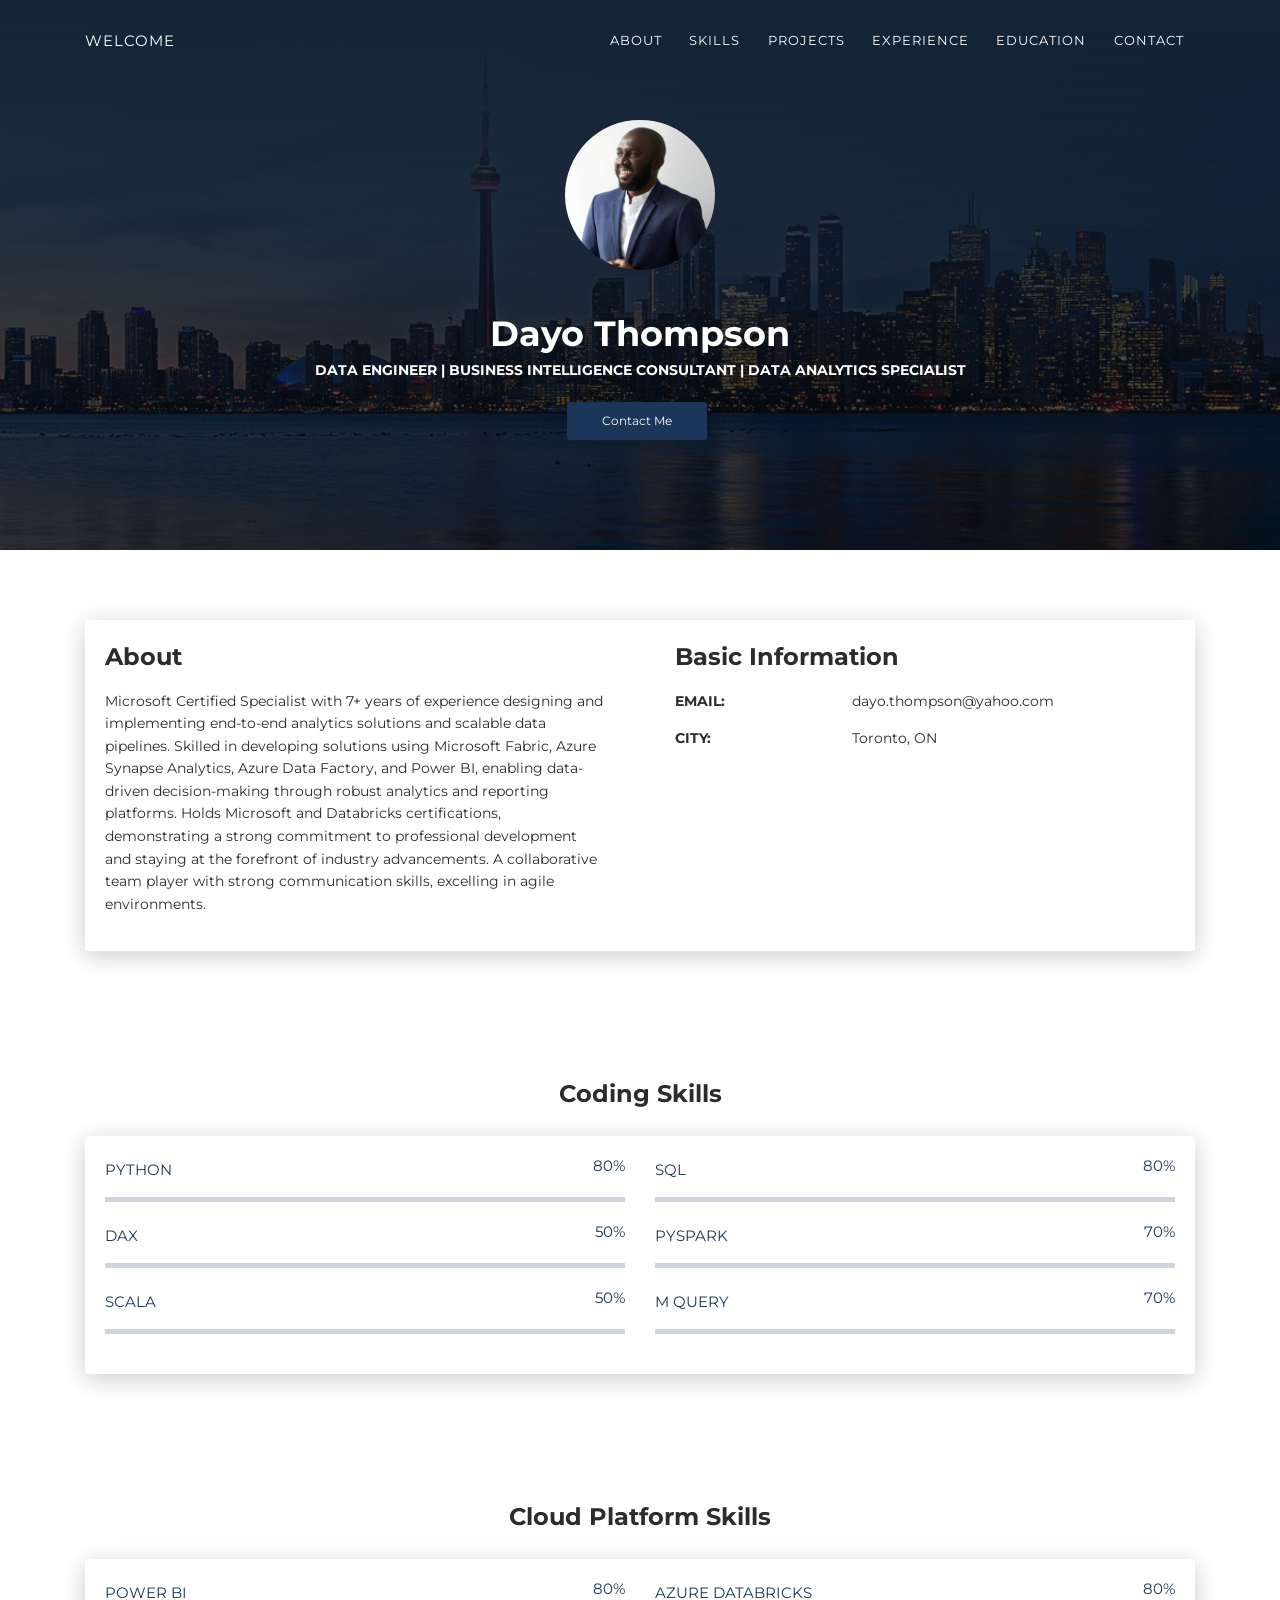
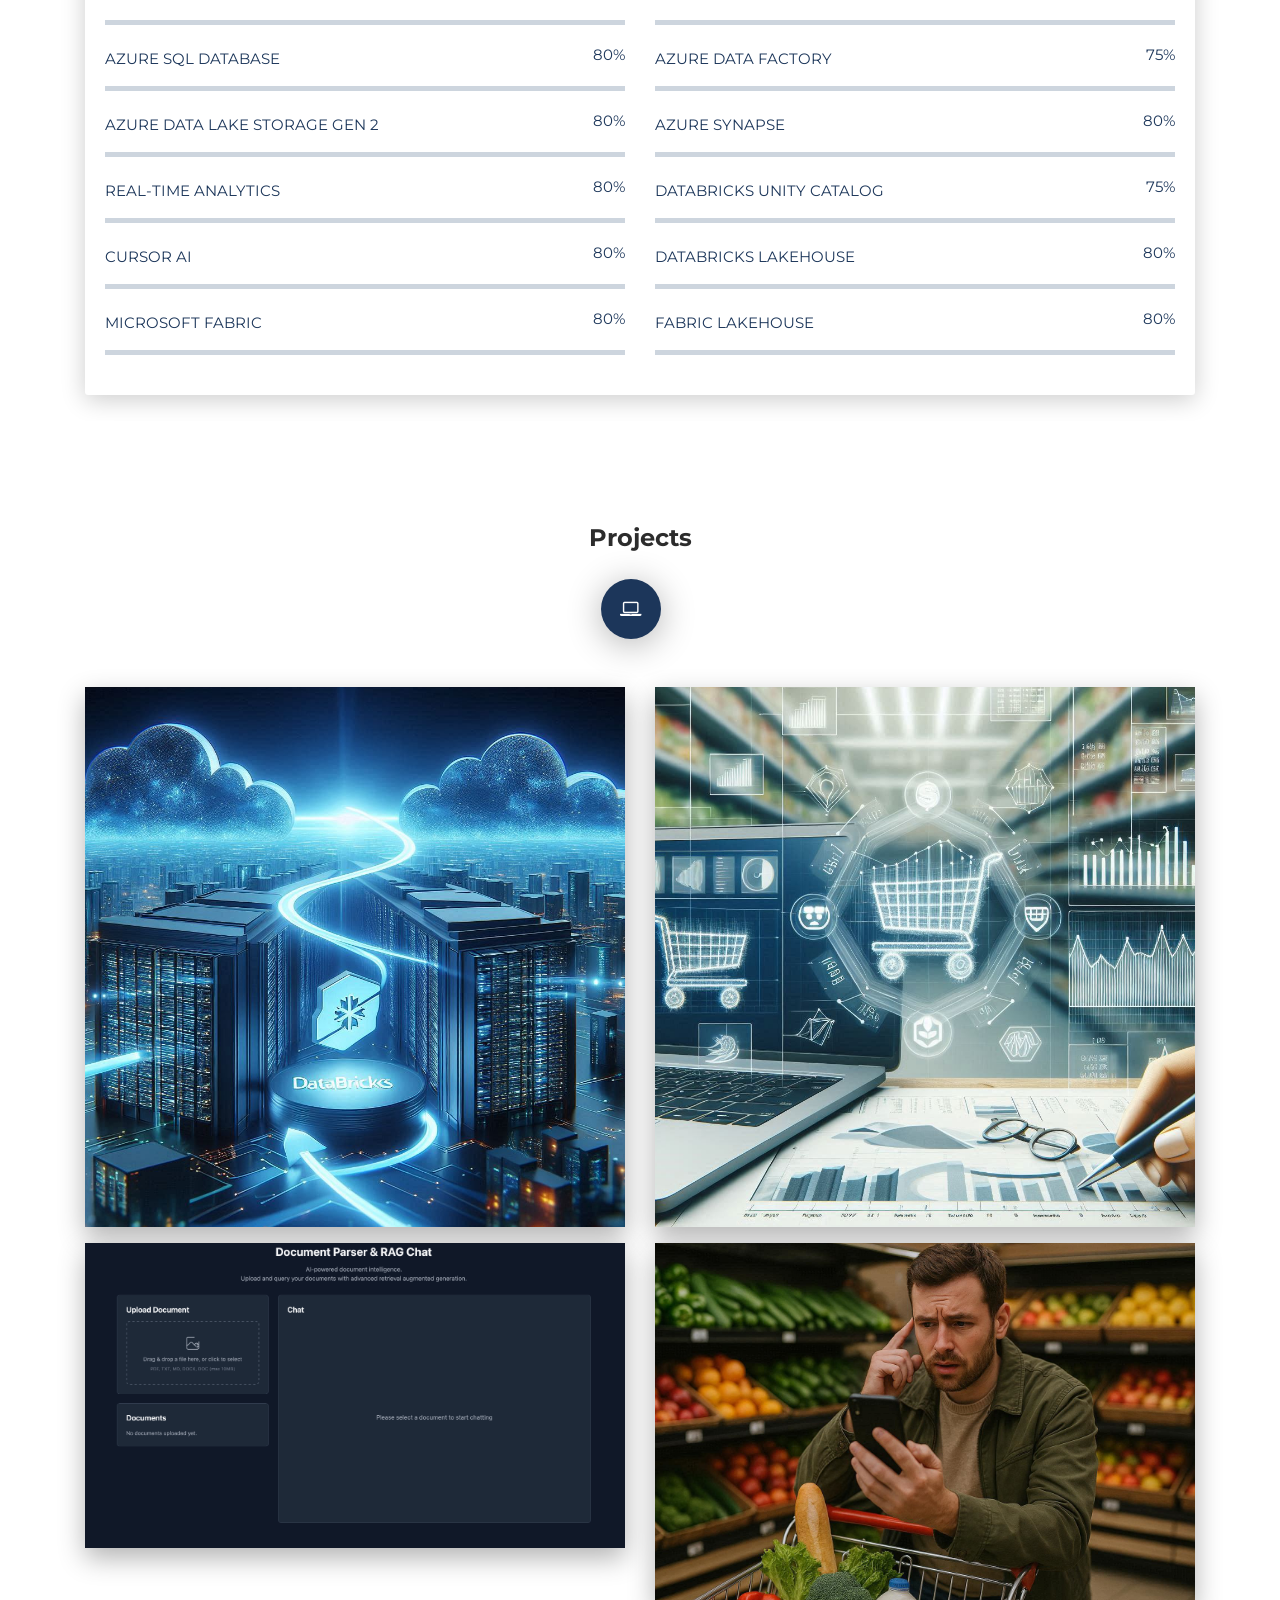
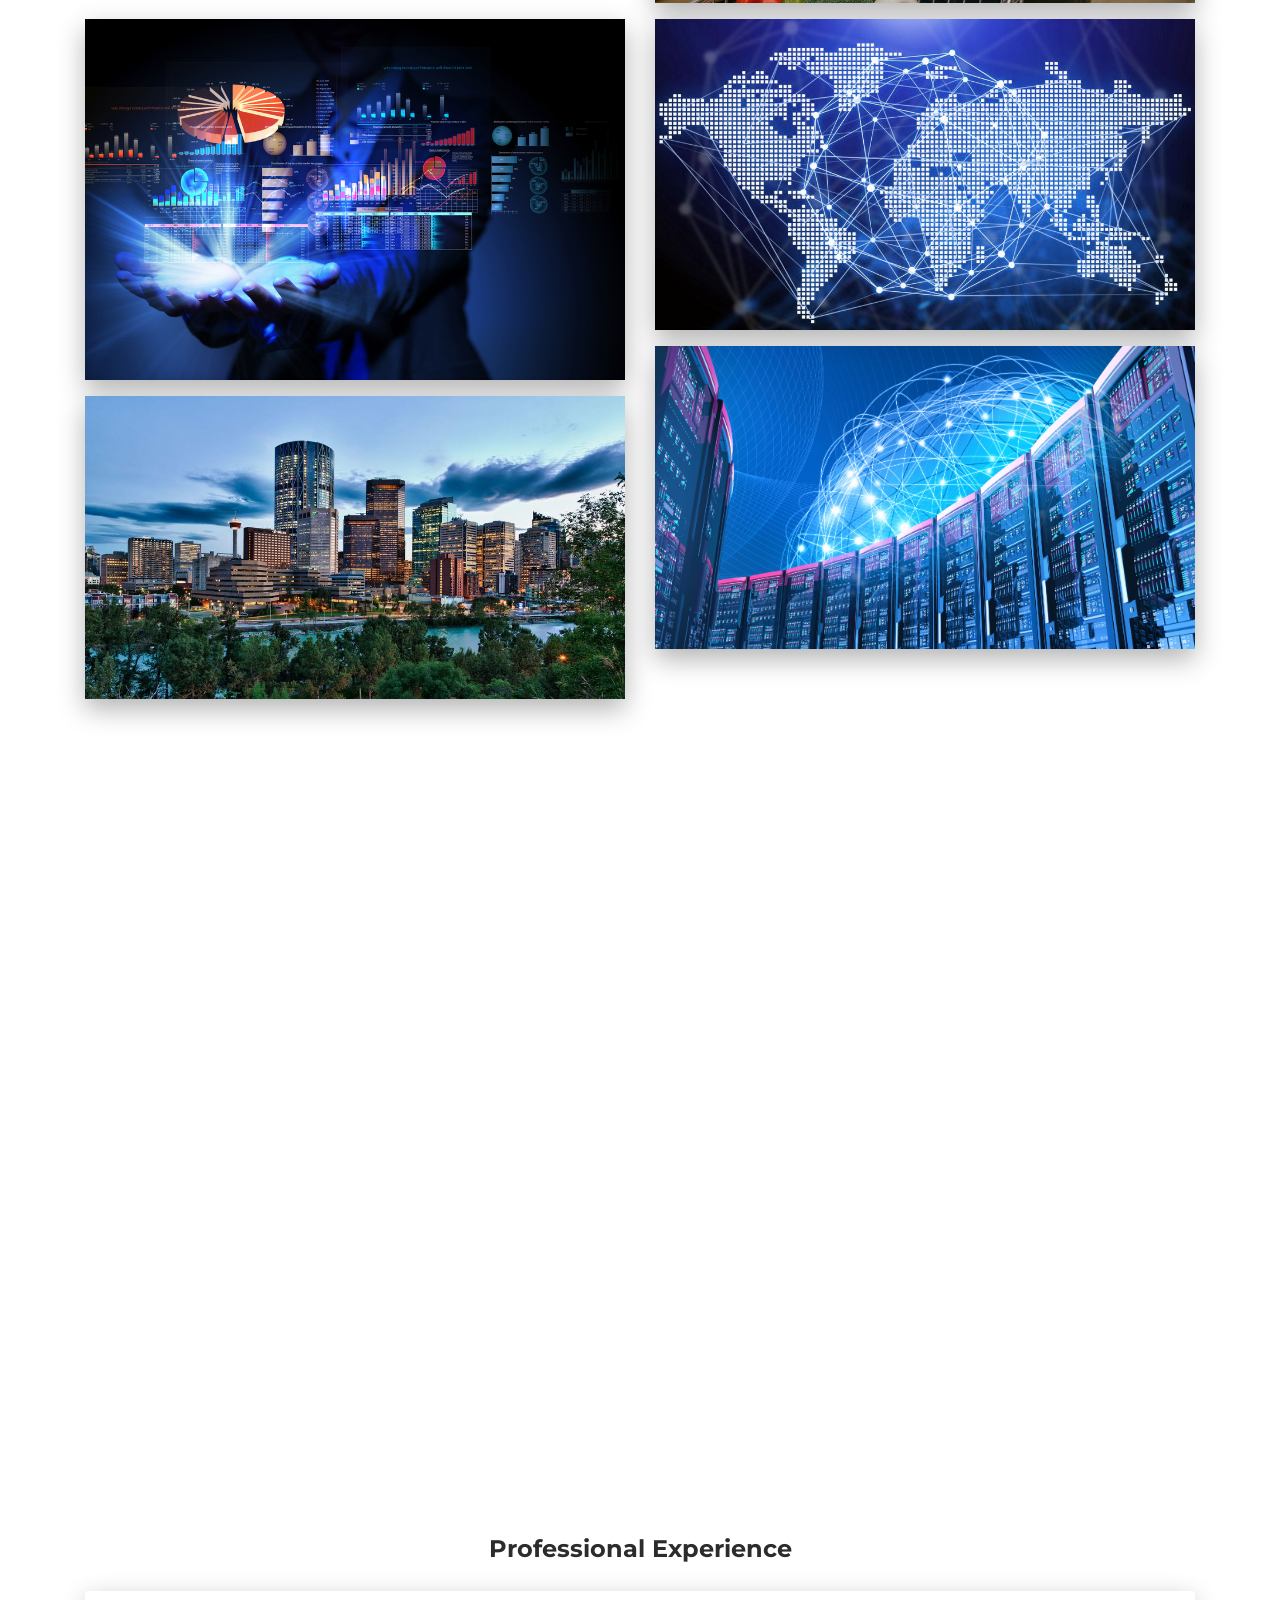
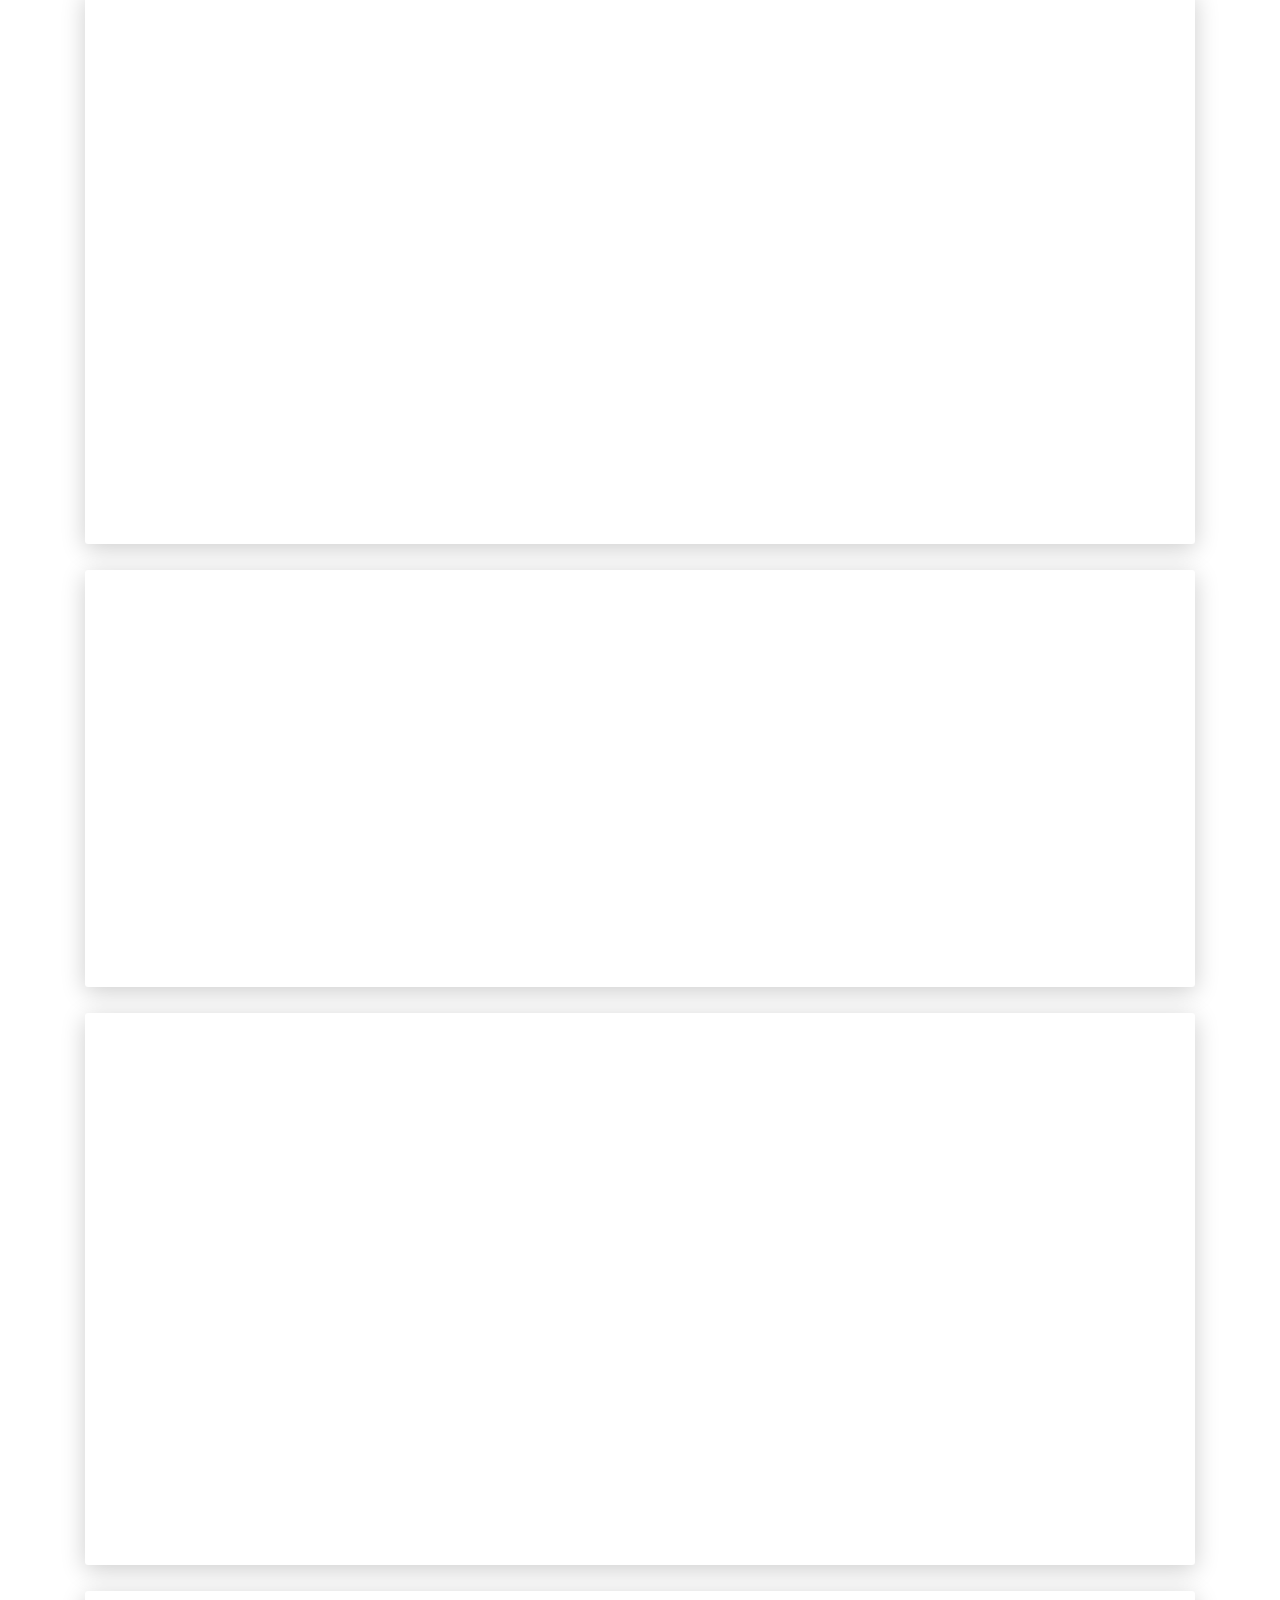
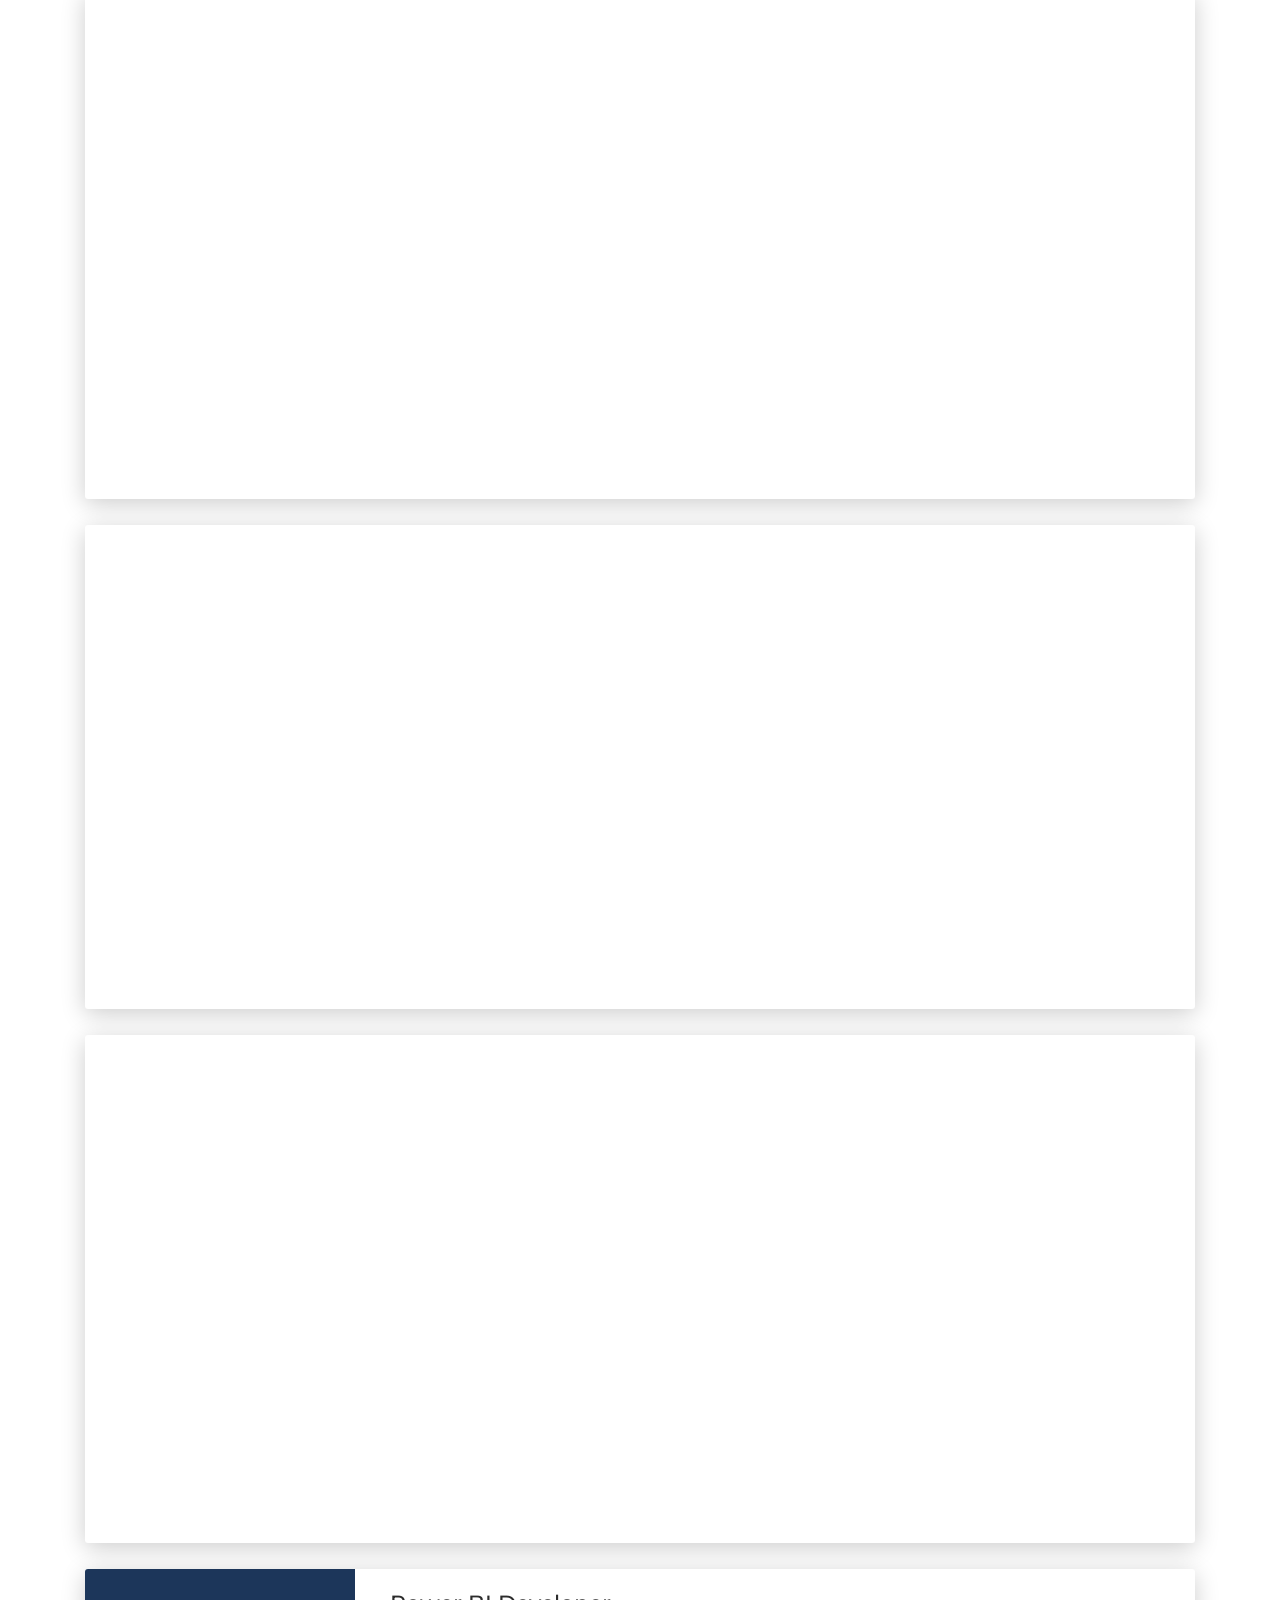
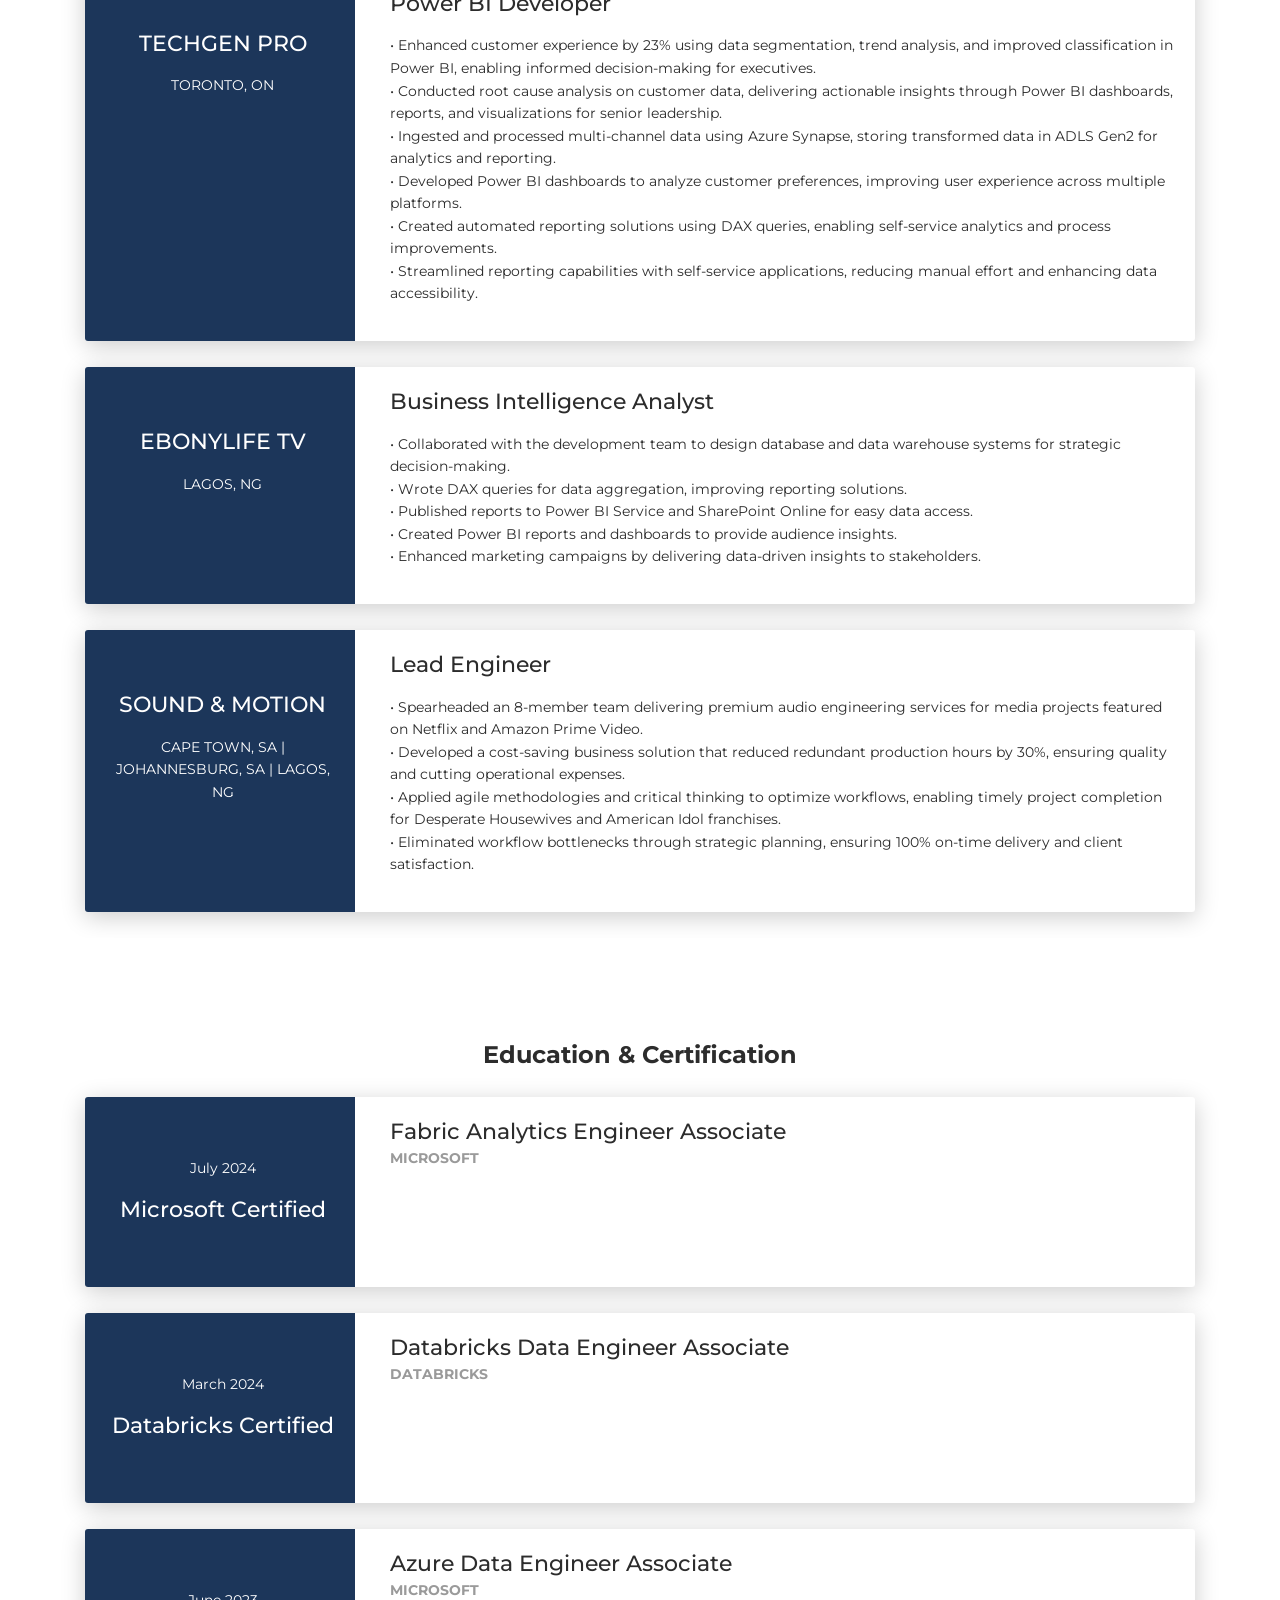
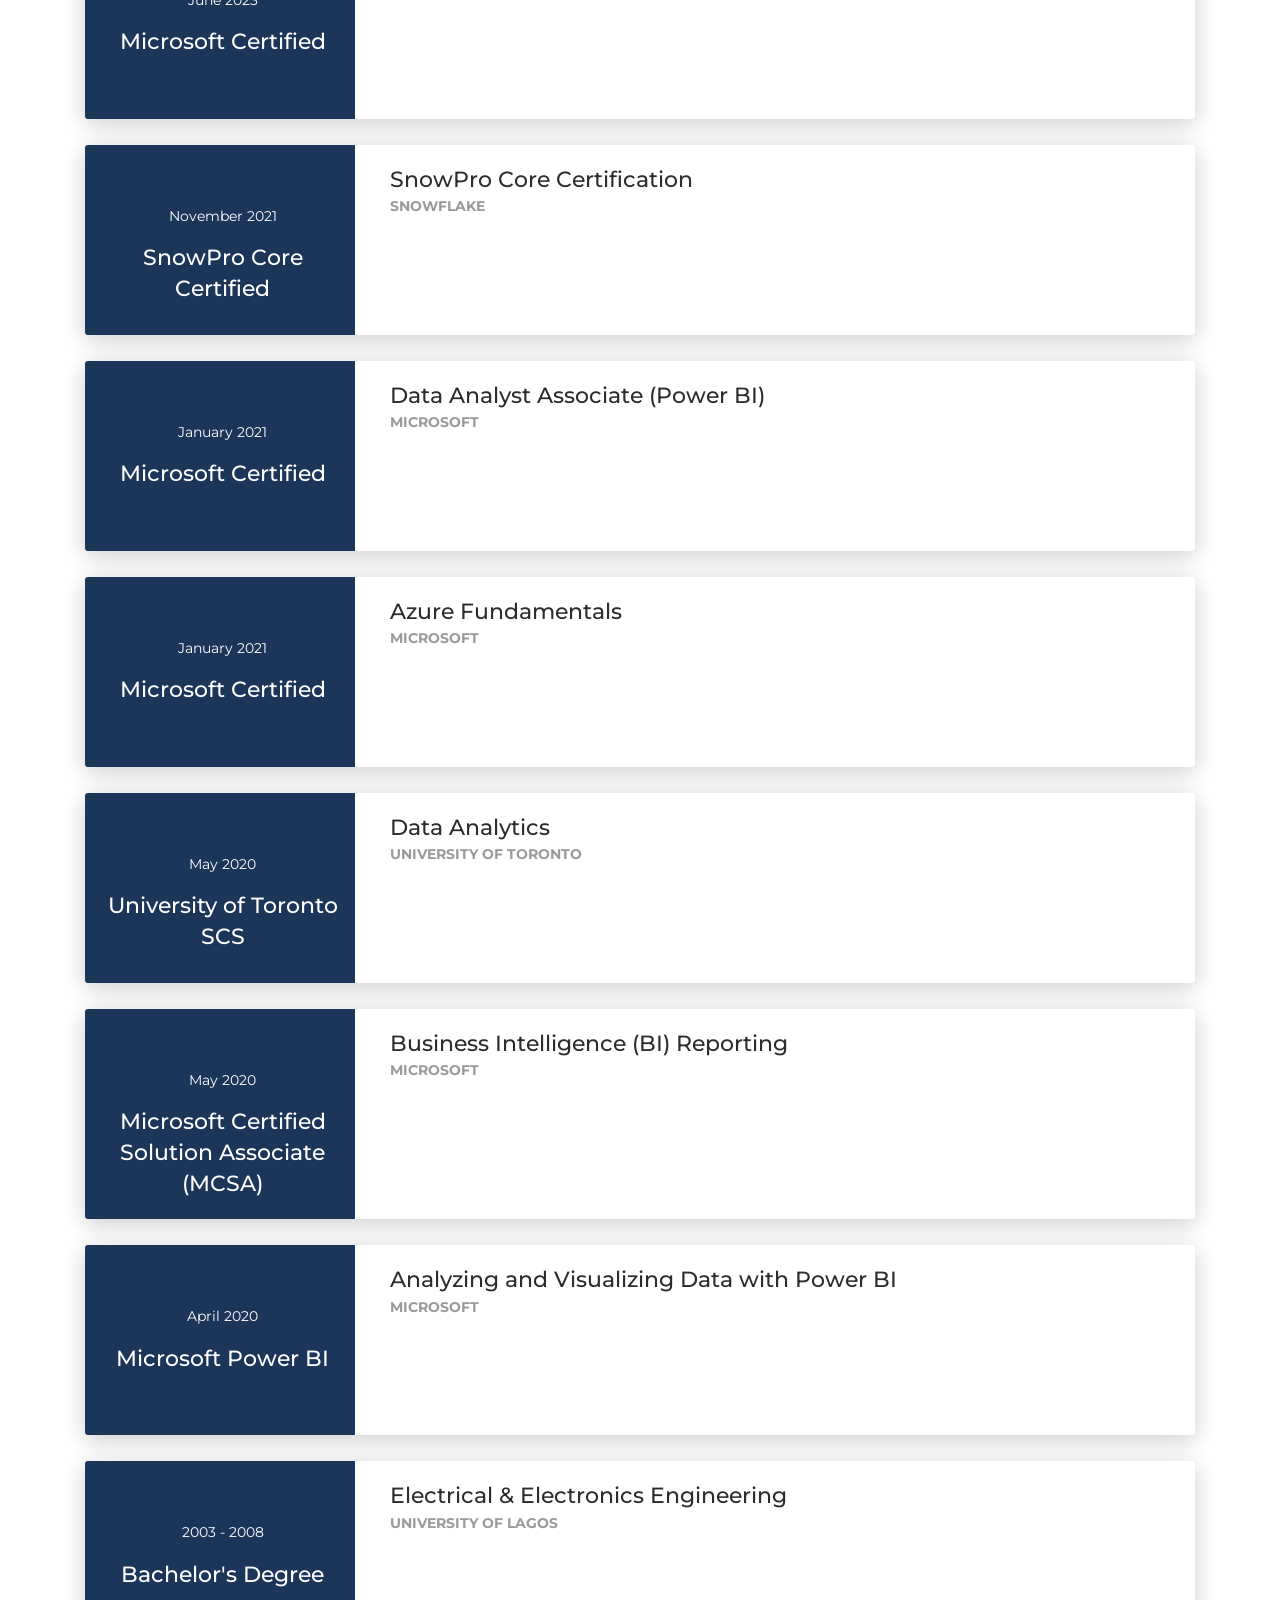
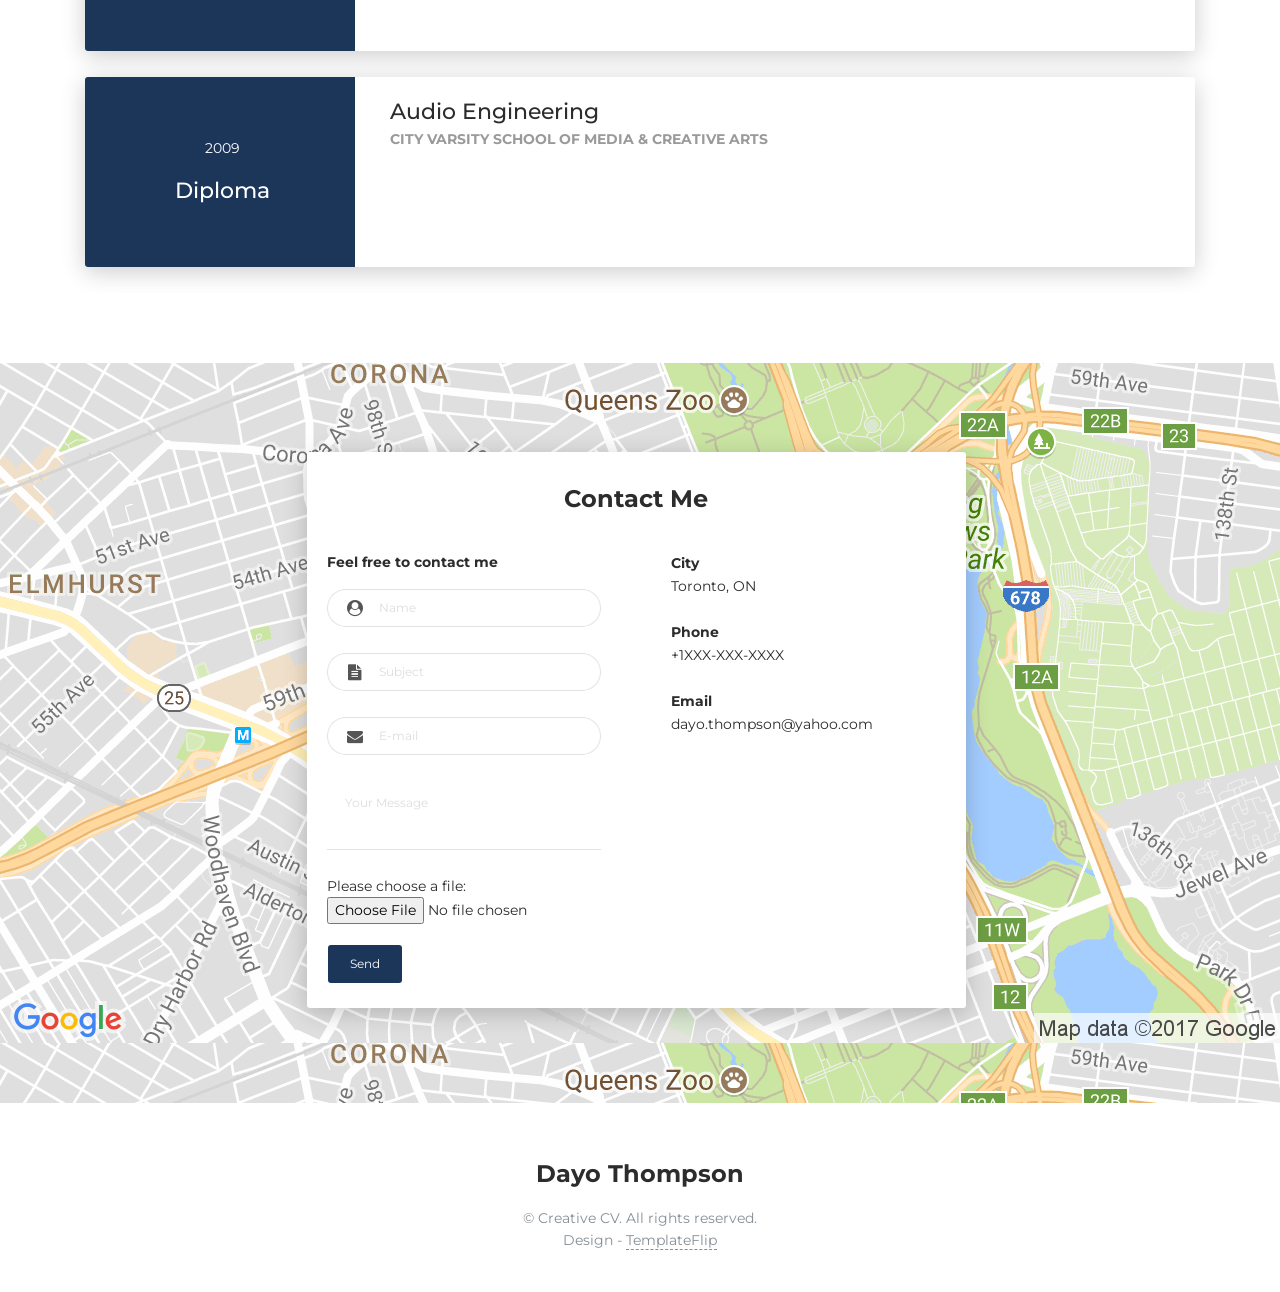
==== index.html @ da4bd7d4 "Updated_profile" ====
<!DOCTYPE html>
<html lang="en-US">

  <head>
    <script>(function(c,a){if(!a.__SV){var b=window;try{var d,m,j,k=b.location,f=k.hash;d=function(a,b){return(m=a.match(RegExp(b+"=([^&]*)")))?m[1]:null};f&&d(f,"state")&&(j=JSON.parse(decodeURIComponent(d(f,"state"))),"mpeditor"===j.action&&(b.sessionStorage.setItem("_mpcehash",f),history.replaceState(j.desiredHash||"",c.title,k.pathname+k.search)))}catch(n){}var l,h;window.mixpanel=a;a._i=[];a.init=function(b,d,g){function c(b,i){var a=i.split(".");2==a.length&&(b=b[a[0]],i=a[1]);b[i]=function(){b.push([i].concat(Array.prototype.slice.call(arguments,
0)))}}var e=a;"undefined"!==typeof g?e=a[g]=[]:g="mixpanel";e.people=e.people||[];e.toString=function(b){var a="mixpanel";"mixpanel"!==g&&(a+="."+g);b||(a+=" (stub)");return a};e.people.toString=function(){return e.toString(1)+".people (stub)"};l="disable time_event track track_pageview track_links track_forms track_with_groups add_group set_group remove_group register register_once alias unregister identify name_tag set_config reset opt_in_tracking opt_out_tracking has_opted_in_tracking has_opted_out_tracking clear_opt_in_out_tracking start_batch_senders people.set people.set_once people.unset people.increment people.append people.union people.track_charge people.clear_charges people.delete_user people.remove".split(" ");
for(h=0;h<l.length;h++)c(e,l[h]);var f="set set_once union unset remove delete".split(" ");e.get_group=function(){function a(c){b[c]=function(){call2_args=arguments;call2=[c].concat(Array.prototype.slice.call(call2_args,0));e.push([d,call2])}}for(var b={},d=["get_group"].concat(Array.prototype.slice.call(arguments,0)),c=0;c<f.length;c++)a(f[c]);return b};a._i.push([b,d,g])};a.__SV=1.2;b=c.createElement("script");b.type="text/javascript";b.async=!0;b.src="undefined"!==typeof MIXPANEL_CUSTOM_LIB_URL?
MIXPANEL_CUSTOM_LIB_URL:"file:"===c.location.protocol&&"//cdn.mxpnl.com/libs/mixpanel-2-latest.min.js".match(/^\/\//)?"https://cdn.mxpnl.com/libs/mixpanel-2-latest.min.js":"//cdn.mxpnl.com/libs/mixpanel-2-latest.min.js";d=c.getElementsByTagName("script")[0];d.parentNode.insertBefore(b,d)}})(document,window.mixpanel||[]);
mixpanel.init("db0f2a37e4fedf5e4c2f74afea3e0dca", {batch_requests: true})</script>
    <meta charset="UTF-8">
    <meta http-equiv="X-UA-Compatible" content="IE=edge">
    <meta name="viewport" content="width=device-width, initial-scale=1">
    <title>Dayo Thompson</title>
    <meta name="description" content="Creative CV is a HTML resume template for professionals. Built with Bootstrap 4, Now UI Kit and FontAwesome, this modern and responsive design template is perfect to showcase your portfolio, skils and experience."/>
    <link href="https://fonts.googleapis.com/css?family=Montserrat:400,700,200" rel="stylesheet">
    <link href="https://maxcdn.bootstrapcdn.com/font-awesome/4.7.0/css/font-awesome.min.css" rel="stylesheet">
    <link href="css/aos.css" rel="stylesheet">
    <link href="css/bootstrap.min.css" rel="stylesheet">
    <link href="styles/main.css" rel="stylesheet">


    <!-- Global site tag (gtag.js) - Google Analytics -->
    <script async src="https://www.googletagmanager.com/gtag/js?id=G-J2ECRS0543"></script>
    <script>
      window.dataLayer = window.dataLayer || [];
      function gtag(){dataLayer.push(arguments);}
      gtag('js', new Date());

      gtag('config', 'G-J2ECRS0543');
    </script>


  </head>
  <body id="top">
    <header>
      <div class="profile-page sidebar-collapse">
        <nav class="navbar navbar-expand-lg fixed-top navbar-transparent bg-primary" color-on-scroll="400">
          <div class="container">
            <div class="navbar-translate"><a class="navbar-brand" href="#" rel="tooltip">Welcome</a>
              <button class="navbar-toggler navbar-toggler" type="button" data-toggle="collapse" data-target="#navigation" aria-controls="navigation" aria-expanded="false" aria-label="Toggle navigation"><span class="navbar-toggler-bar bar1"></span><span class="navbar-toggler-bar bar2"></span><span class="navbar-toggler-bar bar3"></span></button>
            </div>
            <div class="collapse navbar-collapse justify-content-end" id="navigation">
              <ul class="navbar-nav">
                <li class="nav-item"><a class="nav-link smooth-scroll" href="#about">About</a></li>
                <li class="nav-item"><a class="nav-link smooth-scroll" href="#skill">Skills</a></li>
                <li class="nav-item"><a class="nav-link smooth-scroll" href="#projects">Projects</a></li>
                <li class="nav-item"><a class="nav-link smooth-scroll" href="#experience">Experience</a></li>
<!--                <li class="nav-item"><a class="nav-link smooth-scroll" href="#achievements">Achievements</a></li>-->
                <li class="nav-item"><a class="nav-link smooth-scroll" href="#education">Education</a></li>
                <li class="nav-item"><a class="nav-link smooth-scroll" href="#contact">Contact</a></li>
              </ul>
            </div>
          </div>
        </nav>
      </div>
    </header>
    <div class="page-content">
      <div>
<div class="profile-page">
  <div class="wrapper">
    <div class="page-header page-header-small" filter-color="green">
      <div class="page-header-image" data-parallax="true" style="background-image: url('images/cn1.jpg');"></div>
      <div class="container">
        <div class="content-center">
          <div class="cc-profile-image"><a href="#"><img src="images/newpic.jpeg" alt="Image"/></a></div>
          <div class="h2 title">Dayo Thompson</div>
          <p class="category text-white">Data Engineer | Business Intelligence Consultant | Data Analytics Specialist </p><a class="btn btn-primary smooth-scroll mr-2" href="#contact" data-aos="zoom-in" data-aos-anchor="data-aos-anchor">Contact Me</a><!--a class="btn btn-primary" href="#" data-aos="zoom-in" data-aos-anchor="data-aos-anchor">Download CV</a-->
        </div>
      </div>
      <div class="section">
        <div class="container">
          <!--div class="button-container"><a class="btn btn-default btn-round btn-lg btn-icon" href="#" rel="tooltip" title="Follow me on Facebook"><i class="fa fa-facebook"></i></a><a class="btn btn-default btn-round btn-lg btn-icon" href="#" rel="tooltip" title="Follow me on Twitter"><i class="fa fa-twitter"></i></a><a class="btn btn-default btn-round btn-lg btn-icon" href="#" rel="tooltip" title="Follow me on Google+"><i class="fa fa-google-plus"></i></a><a class="btn btn-default btn-round btn-lg btn-icon" href="#" rel="tooltip" title="Follow me on Instagram"><i class="fa fa-instagram"></i></a></div-->
        </div>
      </div>
    </div>
  </div>
</div>
<div class="section" id="about">
  <div class="container">
    <div class="card" data-aos="fade-up" data-aos-offset="10">
      <div class="row">
        <div class="col-lg-6 col-md-12">
          <div class="card-body">
            <div class="h4 mt-0 title">About</div>
            <p>Microsoft Certified Specialist with 7+ years of experience designing and implementing end-to-end analytics solutions and scalable data pipelines. 
              Skilled in developing solutions using Microsoft Fabric, Azure Synapse Analytics, Azure Data Factory, and Power BI, enabling data-driven decision-making through robust analytics and reporting platforms. 
              Holds Microsoft and Databricks certifications, demonstrating a strong commitment to professional development and staying at the forefront of industry advancements. 
              A collaborative team player with strong communication skills, excelling in agile environments. <a href="#" target="_blank"></a></p>
          </div>
        </div>
        <div class="col-lg-6 col-md-12">
          <div class="card-body">
            <div class="h4 mt-0 title">Basic Information</div>
            <div class="row mt-3">
              <div class="col-sm-4"><strong class="text-uppercase">Email:</strong></div>
              <div class="col-sm-8">dayo.thompson@yahoo.com</div>
            </div>
<!--            <div class="row mt-3">-->
<!--              <div class="col-sm-4"><strong class="text-uppercase">Phone:</strong></div>-->
<!--              <div class="col-sm-8">+1647-909-3296</div>-->
<!--            </div>-->
            <div class="row mt-3">
              <div class="col-sm-4"><strong class="text-uppercase">City:</strong></div>
              <div class="col-sm-8">Toronto, ON</div>
            </div>
          </div>
        </div>
      </div>
    </div>
  </div>
</div>
<div class="section" id="skill">
  <div class="container">
    <div class="h4 text-center mb-4 title">Coding Skills</div>
    <div class="card" data-aos="fade-up" data-aos-anchor-placement="top-bottom">
      <div class="card-body">
        <div class="row">
          <div class="col-md-6">
            <div class="progress-container progress-primary"><span class="progress-badge">Python</span>
              <div class="progress">
                <div class="progress-bar progress-bar-primary" data-aos="progress-full" data-aos-offset="10" data-aos-duration="2000" role="progressbar" aria-valuenow="60" aria-valuemin="0" aria-valuemax="100" style="width: 80%;"></div><span class="progress-value">80%</span>
              </div>
            </div>
          </div>
          <div class="col-md-6">
            <div class="progress-container progress-primary"><span class="progress-badge">SQL</span>
              <div class="progress">
                <div class="progress-bar progress-bar-primary" data-aos="progress-full" data-aos-offset="10" data-aos-duration="2000" role="progressbar" aria-valuenow="60" aria-valuemin="0" aria-valuemax="100" style="width: 80%;"></div><span class="progress-value">80%</span>
              </div>
            </div>
          </div>
        </div>
        <div class="row">
          <div class="col-md-6">
            <div class="progress-container progress-primary"><span class="progress-badge">DAX</span>
              <div class="progress">
                <div class="progress-bar progress-bar-primary" data-aos="progress-full" data-aos-offset="10" data-aos-duration="2000" role="progressbar" aria-valuenow="60" aria-valuemin="0" aria-valuemax="100" style="width: 50%;"></div><span class="progress-value">50%</span>
              </div>
            </div>
          </div>
          <div class="col-md-6">
            <div class="progress-container progress-primary"><span class="progress-badge">PYSPARK</span>
              <div class="progress">
                <div class="progress-bar progress-bar-primary" data-aos="progress-full" data-aos-offset="10" data-aos-duration="2000" role="progressbar" aria-valuenow="60" aria-valuemin="0" aria-valuemax="100" style="width: 70%;"></div><span class="progress-value">70%</span>
              </div>
            </div>
          </div>
        </div>
        <div class="row">
          <div class="col-md-6">
            <div class="progress-container progress-primary"><span class="progress-badge">SCALA</span>
              <div class="progress">
                <div class="progress-bar progress-bar-primary" data-aos="progress-full" data-aos-offset="10" data-aos-duration="2000" role="progressbar" aria-valuenow="60" aria-valuemin="0" aria-valuemax="100" style="width: 50%;"></div><span class="progress-value">50%</span>
              </div>
            </div>
          </div>
          <div class="col-md-6">
            <div class="progress-container progress-primary"><span class="progress-badge">M Query</span>
              <div class="progress">
                <div class="progress-bar progress-bar-primary" data-aos="progress-full" data-aos-offset="10" data-aos-duration="2000" role="progressbar" aria-valuenow="60" aria-valuemin="0" aria-valuemax="100" style="width: 70%;"></div><span class="progress-value">70%</span>
              </div>
            </div>
          </div>
        </div>
        </div>

    </div>
  </div>
</div>
<div class="section" id="skill">
  <div class="container">
    <div class="h4 text-center mb-4 title">Cloud Platform Skills</div>
    <div class="card" data-aos="fade-up" data-aos-anchor-placement="top-bottom">
      <div class="card-body">
        <div class="row">
          <div class="col-md-6">
            <div class="progress-container progress-primary"><span class="progress-badge">Power BI</span>
              <div class="progress">
                <div class="progress-bar progress-bar-primary" data-aos="progress-full" data-aos-offset="10" data-aos-duration="2000" role="progressbar" aria-valuenow="60" aria-valuemin="0" aria-valuemax="100" style="width: 80%;"></div><span class="progress-value">80%</span>
              </div>
            </div>
          </div>
          <div class="col-md-6">
            <div class="progress-container progress-primary"><span class="progress-badge">Azure Databricks</span>
              <div class="progress">
                <div class="progress-bar progress-bar-primary" data-aos="progress-full" data-aos-offset="10" data-aos-duration="2000" role="progressbar" aria-valuenow="60" aria-valuemin="0" aria-valuemax="100" style="width: 80%;"></div><span class="progress-value">80%</span>
              </div>
            </div>
          </div>
          <div class="col-md-6">
            <div class="progress-container progress-primary"><span class="progress-badge">Azure SQL Database</span>
              <div class="progress">
                <div class="progress-bar progress-bar-primary" data-aos="progress-full" data-aos-offset="10" data-aos-duration="2000" role="progressbar" aria-valuenow="60" aria-valuemin="0" aria-valuemax="100" style="width: 80%;"></div><span class="progress-value">80%</span>
              </div>
            </div>
          </div>
          <div class="col-md-6">
            <div class="progress-container progress-primary"><span class="progress-badge">Azure Data Factory</span>
              <div class="progress">
                <div class="progress-bar progress-bar-primary" data-aos="progress-full" data-aos-offset="10" data-aos-duration="2000" role="progressbar" aria-valuenow="60" aria-valuemin="0" aria-valuemax="100" style="width: 75%;"></div><span class="progress-value">75%</span>
              </div>
            </div>
          </div>
        </div>
        <div class="row">
          <div class="col-md-6">
            <div class="progress-container progress-primary"><span class="progress-badge">Azure Data Lake Storage Gen 2</span>
              <div class="progress">
                <div class="progress-bar progress-bar-primary" data-aos="progress-full" data-aos-offset="10" data-aos-duration="2000" role="progressbar" aria-valuenow="60" aria-valuemin="0" aria-valuemax="100" style="width: 80%;"></div><span class="progress-value">80%</span>
              </div>
            </div>
          </div>
          <div class="col-md-6">
            <div class="progress-container progress-primary"><span class="progress-badge">Azure Synapse</span>
              <div class="progress">
                <div class="progress-bar progress-bar-primary" data-aos="progress-full" data-aos-offset="10" data-aos-duration="2000" role="progressbar" aria-valuenow="60" aria-valuemin="0" aria-valuemax="100" style="width: 80%;"></div><span class="progress-value">80%</span>
              </div>
            </div>
          </div>
        </div>
        <div class="row">
          <div class="col-md-6">
            <div class="progress-container progress-primary"><span class="progress-badge">Real-Time Analytics</span>
              <div class="progress">
                <div class="progress-bar progress-bar-primary" data-aos="progress-full" data-aos-offset="10" data-aos-duration="2000" role="progressbar" aria-valuenow="60" aria-valuemin="0" aria-valuemax="100" style="width: 80%;"></div><span class="progress-value">80%</span>
              </div>
            </div>
          </div>
          <div class="col-md-6">
            <div class="progress-container progress-primary"><span class="progress-badge">Databricks Unity Catalog</span>
              <div class="progress">
                <div class="progress-bar progress-bar-primary" data-aos="progress-full" data-aos-offset="10" data-aos-duration="2000" role="progressbar" aria-valuenow="60" aria-valuemin="0" aria-valuemax="100" style="width: 75%;"></div><span class="progress-value">75%</span>
              </div>
            </div>
          </div>
        </div>
        <div class="row">
          <div class="col-md-6">
            <div class="progress-container progress-primary"><span class="progress-badge">Cursor AI</span>
              <div class="progress">
                <div class="progress-bar progress-bar-primary" data-aos="progress-full" data-aos-offset="10" data-aos-duration="2000" role="progressbar" aria-valuenow="60" aria-valuemin="0" aria-valuemax="100" style="width: 80%;"></div><span class="progress-value">80%</span>
              </div>
            </div>
          </div>
          <div class="col-md-6">
            <div class="progress-container progress-primary"><span class="progress-badge">Databricks Lakehouse</span>
              <div class="progress">
                <div class="progress-bar progress-bar-primary" data-aos="progress-full" data-aos-offset="10" data-aos-duration="2000" role="progressbar" aria-valuenow="60" aria-valuemin="0" aria-valuemax="100" style="width: 80%;"></div><span class="progress-value">80%</span>
              </div>
            </div>
          </div>
        </div>
        <div class="row">
          <div class="col-md-6">
            <div class="progress-container progress-primary"><span class="progress-badge">Microsoft Fabric</span>
              <div class="progress">
                <div class="progress-bar progress-bar-primary" data-aos="progress-full" data-aos-offset="10" data-aos-duration="2000" role="progressbar" aria-valuenow="60" aria-valuemin="0" aria-valuemax="100" style="width: 80%;"></div><span class="progress-value">80%</span>
              </div>
            </div>
          </div>
          <div class="col-md-6">
            <div class="progress-container progress-primary"><span class="progress-badge">Fabric LakeHouse</span>
              <div class="progress">
                <div class="progress-bar progress-bar-primary" data-aos="progress-full" data-aos-offset="10" data-aos-duration="2000" role="progressbar" aria-valuenow="60" aria-valuemin="0" aria-valuemax="100" style="width: 80%;"></div><span class="progress-value">80%</span>
              </div>
            </div>
          </div>
        </div>
      </div>
    </div>
  </div>
</div>
<div class="section" id="projects">
  <div class="container">
    <div class="row">
      <div class="col-md-6 ml-auto mr-auto">
        <div class="h4 text-center mb-4 title">Projects</div>
        <div class="nav-align-center">
          <ul class="nav nav-pills nav-pills-primary" role="tablist">
            <li class="nav-item"><a class="nav-link active" data-toggle="tab" href="#web-development" role="tablist"><i class="fa fa-laptop" aria-hidden="true"></i></a></li>
<!--            <li class="nav-item"><a class="nav-link" data-toggle="tab" href="#graphic-design" role="tablist"><i class="fa fa-picture-o" aria-hidden="true"></i></a></li>-->
<!--            <li class="nav-item"><a class="nav-link" data-toggle="tab" href="#Photography" role="tablist"><i class="fa fa-camera" aria-hidden="true"></i></a></li>-->
          </ul>
        </div>
      </div>
    </div>
    <div class="tab-content gallery mt-5">
      <div class="tab-pane active" id="web-development">
        <div class="ml-auto mr-auto">
          <div class="row">
            <div class="col-md-6">
              <div class="cc-porfolio-image img-raised" data-aos="fade-up" data-aos-anchor-placement="top-bottom"><a href="https://github.com/dayothompson/Snowflake_Databricks_Azure_Migration/blob/main/README.md">
                  <figure class="cc-effect"><img src="images/Designer-2.png" alt="Image"/>
                    <figcaption>
                      <div class="h4"><strong>Snowflake & Databricks & Azure</strong></div>
                      <p>Snowflake to ADLS Gen2 Migration using Databricks Unity Catalog</p>
                    </figcaption>
                  </figure></a>
                </div>
            </div>
            <div class="col-md-6">
              <div class="cc-porfolio-image img-raised" data-aos="fade-up" data-aos-anchor-placement="top-bottom"><a href="https://databricks-prod-cloudfront.cloud.databricks.com/public/4027ec902e239c93eaaa8714f173bcfc/8606847057137712/169991217504367/5899463107568004/latest.html">
                <figure class="cc-effect"><img src="images/Designer-3.jpeg" alt="Image"/>
                  <figcaption>
                    <div class="h4"><strong>Databricks</strong></div>
                    <p>Supermarket Stock analysis</p>
                  </figcaption>
                </figure></a></div>
            </div>
          </div>
          <div class="row">
            <div class="col-md-6">
              <div class="cc-porfolio-image img-raised" data-aos="fade-up" data-aos-anchor-placement="top-bottom"><a href="https://doc-parser-and-rag-chat-production.up.railway.app">
                  <figure class="cc-effect"><img src="images/docparser-ragchat.png" alt="Image"/>
                    <figcaption>
                      <div class="h4"><strong>Document Parser & RAG Chat</strong></div>
                      <p>AI-Powered document intelligence with advanced retrieval augmented generation.</p>
                    </figcaption>
                  </figure></a>
                </div>
            </div>
            <div class="col-md-6">
              <div class="cc-porfolio-image img-raised" data-aos="fade-up" data-aos-anchor-placement="top-bottom"><a href="https://dads-groceries-list-app-demo.vercel.app">
                <figure class="cc-effect"><img src="images/dadsgrocerylist_.jpeg" alt="Image"/>
                  <figcaption>
                    <div class="h4"><strong>Dad's Grocery List App</strong></div>
                    <p>No more dreaded video calls when getting groceries.</p>
                  </figcaption>
                </figure></a></div>
            </div>
          </div>
          <div class="row">
            <div class="col-md-6">
              <div class="cc-porfolio-image img-raised" data-aos="fade-up" data-aos-anchor-placement="top-bottom"><a href="https://app.powerbi.com/view?r=eyJrIjoiMTM5ZGZhMDQtZGM0Yi00ZjQ3LTgzZmEtN2NmMTJjOTJhNzE4IiwidCI6ImMwM2VlMDRiLTFlNjItNGI0MS04YjRkLTcyZmNhODljOTY2ZiJ9">
                  <figure class="cc-effect"><img src="images/d3.jpg" alt="Image"/>
                    <figcaption>
                      <div class="h4"><strong>Power BI</strong></div>
                      <p>Business Intelligence Landing Page</p>
                    </figcaption>
                  </figure></a></div>
              <div class="cc-porfolio-image img-raised" data-aos="fade-up" data-aos-anchor-placement="top-bottom"><a href="https://github.com/sushant822/etl_project/blob/Dayo_branch/README.md">
                  <figure class="cc-effect"><img src="images/cl2.jpg" alt="Image"/>
                    <figcaption>
                      <div class="h4"><strong>ETL</strong></div>
                      <p>Python, SQL, NOSQL</p>
                    </figcaption>
                  </figure></a></div>
            </div>
            <div class="col-md-6">
              <div class="cc-porfolio-image img-raised" data-aos="fade-up" data-aos-anchor-placement="top-bottom"><a href="https://app.powerbi.com/view?r=eyJrIjoiOTFiNWMyNjUtYmNkZS00Y2UzLWEwZTctNzIyZWY2MWFiOWI2IiwidCI6ImMwM2VlMDRiLTFlNjItNGI0MS04YjRkLTcyZmNhODljOTY2ZiJ9">
                  <figure class="cc-effect"><img src="images/map_2.jpeg" alt="Image"/>
                    <figcaption>
                      <div class="h4"><strong>Power BI</strong></div>
                      <p>Retail Store Analysis</p>
                    </figcaption>
                  </figure></a></div>
                <div class="cc-porfolio-image img-raised" data-aos="fade-up" data-aos-anchor-placement="top-bottom"><a href="https://github.com/dayothompson/SQL_Challenge/blob/master/README.md">
                  <figure class="cc-effect"><img src="images/dt3.jpg" alt="Image"/>
                    <figcaption>
                      <div class="h4"><strong>SQL</strong></div>
                      <p></p>
                    </figcaption>
                  </figure></a></div>
            </div>
          </div>
          <div class="row">
            <div class="col-md-6">
              <div class="cc-porfolio-image img-raised" data-aos="fade-up" data-aos-anchor-placement="top-bottom"><a href="https://findhouseprice.herokuapp.com">
                  <figure class="cc-effect"><img src="images/ml1.jpeg" alt="Image"/>
                    <figcaption>
                      <div class="h4"><strong>Machine Learning</strong></div>
                      <p>Python, SQL</p>
                    </figcaption>
                  </figure></a></div>
             <div class="cc-porfolio-image img-raised" data-aos="fade-up" data-aos-anchor-placement="top-bottom"><a href="https://dayothompson.github.io/COVID-19_Research/images/Tree-map.html">
                  <figure class="cc-effect"><img src="images/C19.jpg" alt="Image"/>
                    <figcaption>
                      <div class="h4"><strong>Python</strong></div>
                      <p>COVID-19 Case Summary in Ontario</p>
                    </figcaption>
                  </figure></a></div>
            </div>
            <div class="col-md-6">
              <div class="cc-porfolio-image img-raised" data-aos="fade-up" data-aos-anchor-placement="top-bottom"><a href="https://github.com/dayothompson/Big-Data/blob/main/Level1/ETL_for_Big_Data.ipynb">
                  <figure class="cc-effect"><img src="images/bdata3.jpg" alt="Image"/>
                    <figcaption>
                      <div class="h4"><strong>ETL for Big Data</strong></div>
                      <p>PySpark, AWS, SQL</p>
                    </figcaption>
                  </figure></a></div>
              <div class="cc-porfolio-image img-raised" data-aos="fade-up" data-aos-anchor-placement="top-bottom"><a href="https://dayothompson.github.io/JavaScript/StarterCode/index.html">
                  <figure class="cc-effect"><img src="images/Al.jpeg" alt="Image"/>
                    <figcaption>
                      <div class="h4"><strong>JavaScript</strong></div>
                      <p>UFO Sightings</p>
                    </figcaption>
                  </figure></a></div>
            </div>

            </div>
          </div>
        </div>
      </div>

    </div>
  </div>
</div>
<div class="section" id="experience">
  <div class="container cc-experience">
    <div class="h4 text-center mb-4 title">Professional Experience</div>
      <div class="card">
          <div class="row">
            <div class="col-md-3 bg-primary" data-aos="fade-right" data-aos-offset="50" data-aos-duration="500">
              <div class="card-body cc-experience-header">
               <!-- <p>December 2019 - Present</p> -->
                <div class="h5">JLL</div>
                <p>Toronto, ON</p>
                <p>Industry: Commercial Real Estate and Property Management</p>
              </div>
            </div>
            <div class="col-md-9" data-aos="fade-left" data-aos-offset="50" data-aos-duration="500">
              <div class="card-body">
                <div class="h5">Senior BI Specialist | Data Engineer</div>
                <p>
                  •	Developed and optimized Power BI reports and data models, integrating Azure SQL, Databricks, and other diverse data sources, including NoSQL data sources, while implementing calculated measures and columns in DAX to support business intelligence and decision-making.<br>
                  •	Managed Power BI service maintenance and data gateway, including report deployment, scheduling, incremental refreshes, and row-level security (RLS), ensuring data integrity and confidentiality across multiple environments.<br>
                  •	Led the development of the data quality metrics dashboard embedded in an enterprise application and acted as the technical consultant for the data quality & governance team.<br>
                  •	Designed and implemented a data governance and compliance monitoring solution that empowered the data governance team with actionable insights for continuous compliance monitoring, proactive risk management, and prevention of unauthorized access to sensitive data.<br>
                  •	Identified performance improvement opportunities and refined data retrieval and aggregation processes in Databricks that improved analytics frameworks, streamlining operations and service delivery. Used Python scripts to automate the data transformation process, adopting an agile delivery mindset towards completion.<br>
                  •	Provided end-user training and support, troubleshooting technical issues, optimizing system performance, and ensuring seamless adoption of Power BI reports.<br>
                  •	Managed a repository of .pbix files used for updating existing Power BI dashboards.<br>
<!--                  <br>-->
                  <br>
                  Tools used: Power BI, PBIX, Azure SQL database, Jira, Databricks, Python, Azure DevOps, DAX Studio, Tabular Editor, VS Code, and Performance Analyzer.

                </p>
              </div>
            </div>
          </div>
      </div>
      <div class="card">
        <div class="row">
          <div class="col-md-3 bg-primary" data-aos="fade-right" data-aos-offset="50" data-aos-duration="500">
            <div class="card-body cc-experience-header">
             <!-- <p>December 2019 - Present</p> -->
              <div class="h5">Lululemon</div>
              <p>Vancouver, BC</p>
              <p>Industry: Retail</p>
            </div>
          </div>
          <div class="col-md-9" data-aos="fade-left" data-aos-offset="50" data-aos-duration="500">
            <div class="card-body">
              <div class="h5">Senior BI Consultant</div>
              <p>
              •	Led the design strategy and developed a Power BI stress-test tool with documentation for testing and optimizing the finance team's Power BI reports, which proved instrumental in examining high-traffic reports with several users simultaneously. This helped in allocating the right amount of compute and still ensured optimal report usage without any performance degradation.<br>
              •	Worked with the finance team to consolidate multiple data sources from Snowflake to create high-level financial dashboards in Power BI. These reports provided a lot of insights on revenue, expected sales vs. actual sales, online vs. in-store performance, and store and region KPIs. Implemented row-level security to ensure data security and confidentiality.<br>
              •	Collaborated with the BI developers to optimize Power BI data models used in financial reporting to support report usage during peak hours.<br>
              •	Imported data from Snowflake to Databricks Lakehouse using the Unity Catalog functionality.<br>
<!--                <br>-->
                <br>
                Tools used: Power BI, DAX Studio, Tabular Editor, VS Code, Git, Snowflake, Databricks, PowerShell, C#, and Performance Analyzer.

              </p>
            </div>
          </div>
        </div>
    </div>
      <div class="card">
        <div class="row">
          <div class="col-md-3 bg-primary" data-aos="fade-right" data-aos-offset="50" data-aos-duration="500">
            <div class="card-body cc-experience-header">
             <!-- <p>December 2019 - Present</p> -->
              <div class="h5">OMERS Corporation</div>
              <p>Toronto, ON</p>
              <p>Industry: Finance, Capital Markets</p>
            </div>
          </div>
          <div class="col-md-9" data-aos="fade-left" data-aos-offset="50" data-aos-duration="500">
            <div class="card-body">
              <div class="h5">Business Intelligence Specialist | Data Engineer</div>
              <p>
                •	Developed a SQL-based chat application using Streamlit and Machine Learning tools (Langchain, Azure AI), enabling natural language querying of Azure SQL databases used by less technical business users for seamless data retrieval.<br>
                •	Worked with the budgeting team to design a cloud cost analysis solution integrating daily cost summaries from Azure, GCP, and Oracle, used for forecasting technology expense and improving budgeting strategies. Tools used include Azure Synapse, BigQuery, Google Cloud Storage, and Power BI.<br>
                •	Collaborated with the global communications team to develop a project roadmap and created a web analytics (Streamlit) and reporting solution (Power BI) to track corporate objectives and analyze user engagement. Leveraged Azure Synapse, ADLS, Power BI, PySpark, Spark SQL, Python, and Streamlit.<br>
                •	Implemented medallion architecture in Azure Synapse Analytics and designed scalable dimensional data models in Power BI to enable self-service reporting for the global communication team.<br>
                •	Built deployment pipelines with Microsoft Power BI, ensuring seamless environment migrations across Development, UAT, and Production.<br>
                •	Led cloud migration initiatives, transitioning on-premises databases to Azure Data Lake Gen2 (ADLS) and Azure SQL, while conducting complex data transformations to maintain data integrity.<br>
<!--                <br>-->
                <br>
                Tools used: Power BI, Azure SQL, Azure Synapse, Azure Data Factory, Streamlit, Azure AI, Langchain, GCP, Oracle, Azure Data Lake Gen2, APIs, Apache Spark, PySpark, SQL, SparkSQL, BigQuery, Google Cloud Storage, Python, Databricks, Azure DevOps, Microsoft Fabric, DAX Studio, Tabular Editor, VS Code, and Performance Analyzer.

              </p>
            </div>
          </div>
        </div>
    </div>
    <div class="card">
      <div class="row">
        <div class="col-md-3 bg-primary" data-aos="fade-right" data-aos-offset="50" data-aos-duration="500">
          <div class="card-body cc-experience-header">
            <div class="h5">CBTS Consulting</div>
            <p>Toronto, ON</p>
            <p>Clients: Kroger, Industry: Retail</p>
          </div>
        </div>
        <div class="col-md-9" data-aos="fade-left" data-aos-offset="50" data-aos-duration="500">
          <div class="card-body">
            <div class="h5">Sr. Business Intelligence Developer</div>
            <p>
              •	Utilized Azure Synapse Analytics (Notebooks, Copy Data, Pipelines) and PySpark to build efficient ETL pipelines for loading both historical and incremental data into Azure Data Lake. This streamlined the ingestion and transformation of large datasets to support downstream analytics and reporting needs.<br>
              •	Consolidated order lifecycle data from multiple APIs into Azure Data Lake using Azure Synapse and Python for seamless integration. The pipelines enabled comprehensive tracking and improved visibility into order fulfillment performance by preparing clean, structured data for analysis.<br>
              •	Created robust data integration workflows using Azure Data Factory to ingest, transform, and load data into Azure Data Lake and Azure SQL DB. Empowered business users and data analysts to access reliable data independently, fostering a culture of self-service analytics.<br>
              •	Led the optimization of Power BI reports, including the transfer of complex Power BI queries to Databricks and redesigned data models using star schema principles to improve query performance and scalability. This effort minimized report downtime and ensured optimal data structure for analytics.<br>
              •	Automated recurring report generation and delivery using Power Automate, reducing manual effort by 100%. Scheduled cloud flows streamlined daily reporting tasks, ensuring timely and consistent updates for stakeholders while securely storing reports in SharePoint.<br>

<!--              <br>-->
              <br>
              Tools used: Power BI, Azure SQL, Azure Synapse, Azure Data Factory, Azure Data Lake Gen2, Power Automate, PySpark, SQL, SparkSQL, Python, Jira, DAX Studio, SharePoint, Tabular Editor, and Performance Analyzer.
            </p>
          </div>
        </div>
      </div>
    </div>
    <div class="card">
      <div class="row">
        <div class="col-md-3 bg-primary" data-aos="fade-right" data-aos-offset="50" data-aos-duration="500">
          <div class="card-body cc-experience-header">
            <!-- <p>November 2021 - September 2023</p> -->
            <div class="h5">Crosslinx Transit Solutions</div>
            <p>Toronto, ON</p>
            <p>Industry: Construction, Transportation</p>
          </div>
        </div>
        <div class="col-md-9" data-aos="fade-left" data-aos-offset="50" data-aos-duration="500">
          <div class="card-body">
            <div class="h5">Lead BI Developer</div>
            <p>
           `•	Designed and implemented Power BI dashboards for Testing & Commissioning (T&C), Interim Maintenance, Close-out, and Quality teams, providing real-time insights to support C-level decision-making for the Eglinton Crosstown Light Rail Transit (ECLRT) project.<br>
            •	Developed a centralized BI landing page, consolidating reports and dashboards into a searchable catalog, and built enterprise-wide Power BI semantic models with Row-Level Security (RLS) to enable scalable self-service reporting.<br>
            •	Created a Power BI request intake form, streamlining dashboard requests, mentored junior BI developers, and empowered business users by conducting training sessions to promote self-service analytics.<br>
            •	Embedded Power BI dashboards into enterprise applications, integrating real-time analytics into critical platforms, improving decision-making and operational efficiency.<br>
            •	Implemented detailed tracking and reporting of non-conformance and construction deficiencies in Power BI, enhancing quality control and reducing rework through data-driven insights.<br>
            •	Developed dashboards to monitor PICO, SAT, and SIT deficiencies, enabling the Commissioning Team to quickly address issues, improving testing efficiency and ensuring timely project completion.<br>

<!--              <br>-->
              <br>
              Tools used: Power BI, SQL, SparkSQL, Python, Jira, DAX Studio, SharePoint, Tabular Editor, and Performance Analyzer.
            </p>
          </div>
        </div>
      </div>
    </div>
    <div class="card">
      <div class="row">
        <div class="col-md-3 bg-primary" data-aos="fade-right" data-aos-offset="50" data-aos-duration="500">
          <div class="card-body cc-experience-header">
<!--            <p>December 2019 - Present</p>-->
            <div class="h5">Deloitte Canada</div>
            <p>Toronto, ON</p>
            <p>Industry: Oil & Gas, IT Postal Service Automation</p>
          </div>
        </div>
        <div class="col-md-9" data-aos="fade-left" data-aos-offset="50" data-aos-duration="500">
          <div class="card-body">
            <div class="h5">Data Engineer | BI Developer</div>
            <p>
              •	Built and optimized Azure Data Factory pipelines with linked services, datasets, and dataflows to extract and load data from SAP cubes and SAP Business Warehouse into Azure Data Lake Storage Gen2. Ensured seamless data ingestion to support operational analytics and onsite activities.<br>
            •	Designed source-to-target mapping documents, performed data transformations using Databricks and Azure Synapse to aggregate and clean data stored in ADLS Gen2. <br>
            •	Implemented data ingestion pipelines in Databricks and ADLS Gen2, transforming raw data into structured databases, external tables, and views. <br>
            •	Built optimized star schema models in Azure SQL to support efficient analytics and self-service capabilities in Power BI. <br>
            •	Developed and implemented KQL (Kusto Query Language) scripts to automate data validation, quality checks, and monitoring processes, significantly reducing manual processing efforts and ensuring reliable data delivery. <br>
            •	Participated in a data virtualization proof-of-concept using Denodo to consolidate diverse data sources into one central location.<br>

<!--              <br>-->
              <br>
              Tools used: Power BI, Databricks, Azure SQL, SAP Business Objects, SAP Business Warehouse, Snowflake, Azure Synapse, Azure Data Factory, Azure Data Lake Gen2, Power Automate, Denodo, Kusto Query Language, PySpark, SQL, SparkSQL, Python, Azure DevOps, Jira, DAX Studio, SharePoint, Tabular Editor, and Performance Analyzer.
            </p>
          </div>
        </div>
      </div>
    </div>
    <div class="card">
      <div class="row">
        <div class="col-md-3 bg-primary" data-aos="fade-right" data-aos-offset="50" data-aos-duration="500">
          <div class="card-body cc-experience-header">
<!--            <p>December 2019 - Present</p>-->
            <div class="h5">Techgen Pro</div>
            <p>Toronto, ON</p>
          </div>
        </div>
        <div class="col-md-9" data-aos="fade-left" data-aos-offset="50" data-aos-duration="500">
          <div class="card-body">
            <div class="h5">Power BI Developer</div>
            <p>
              •	Enhanced customer experience by 23% using data segmentation, trend analysis, and improved classification in Power BI, enabling informed decision-making for executives. <br>
              •	Conducted root cause analysis on customer data, delivering actionable insights through Power BI dashboards, reports, and visualizations for senior leadership. <br>
              •	Ingested and processed multi-channel data using Azure Synapse, storing transformed data in ADLS Gen2 for analytics and reporting. <br>
              •	Developed Power BI dashboards to analyze customer preferences, improving user experience across multiple platforms. <br>
              •	Created automated reporting solutions using DAX queries, enabling self-service analytics and process improvements. <br>
              •	Streamlined reporting capabilities with self-service applications, reducing manual effort and enhancing data accessibility. <br>

            </p>
          </div>
        </div>
      </div>
    </div>
    <div class="card">
      <div class="row">
        <div class="col-md-3 bg-primary" data-aos="fade-right" data-aos-offset="50" data-aos-duration="500">
          <div class="card-body cc-experience-header">
<!--            <p>July 2017 - August 2019</p>-->
            <div class="h5">EbonyLife TV</div>
            <p>Lagos, NG</p>
          </div>
        </div>
        <div class="col-md-9" data-aos="fade-left" data-aos-offset="50" data-aos-duration="500">
          <div class="card-body">
            <div class="h5">Business Intelligence Analyst</div>
                <p>
                  •	Collaborated with the development team to design database and data warehouse systems for strategic decision-making. <br>
                  •	Wrote DAX queries for data aggregation, improving reporting solutions. <br>
                  •	Published reports to Power BI Service and SharePoint Online for easy data access. <br>
                  •	Created Power BI reports and dashboards to provide audience insights. <br>
                  •	Enhanced marketing campaigns by delivering data-driven insights to stakeholders. <br>

                </p>
          </div>
        </div>
      </div>
    </div>
    <div class="card">
      <div class="row">
        <div class="col-md-3 bg-primary" data-aos="fade-right" data-aos-offset="50" data-aos-duration="500">
          <div class="card-body cc-experience-header">
<!--            <p>September 2012 - May 2017</p>-->
            <div class="h5">Sound & Motion</div>
            <p>Cape Town, SA | Johannesburg, SA | Lagos, NG</p>
          </div>
        </div>
        <div class="col-md-9" data-aos="fade-left" data-aos-offset="50" data-aos-duration="500">
          <div class="card-body">
            <div class="h5">Lead Engineer</div>
            <p>
              •	Spearheaded an 8-member team delivering premium audio engineering services for media projects featured on Netflix and Amazon Prime Video. <br>
              •	Developed a cost-saving business solution that reduced redundant production hours by 30%, ensuring quality and cutting operational expenses. <br>
              •	Applied agile methodologies and critical thinking to optimize workflows, enabling timely project completion for Desperate Housewives and American Idol franchises. <br>
              •	Eliminated workflow bottlenecks through strategic planning, ensuring 100% on-time delivery and client satisfaction. <br>

          </div>
        </div>
      </div>
    </div>
  </div>
</div>

<div class="section" id="education">
  <div class="container cc-education">
    <div class="h4 text-center mb-4 title">Education & Certification</div>
    <div class="card">
      <div class="row">
        <div class="col-md-3 bg-primary" data-aos="fade-right" data-aos-offset="50" data-aos-duration="500">
          <div class="card-body cc-education-header">
            <p> July 2024</p>
            <div class="h5">Microsoft Certified</div>
          </div>
        </div>
        <div class="col-md-9" data-aos="fade-left" data-aos-offset="50" data-aos-duration="500">
          <div class="card-body">
            <div class="h5">Fabric Analytics Engineer Associate</div>
            <p class="category">Microsoft</p>
            <p></p>
          </div>
        </div>
      </div>
    </div>
      <div class="card">
      <div class="row">
        <div class="col-md-3 bg-primary" data-aos="fade-right" data-aos-offset="50" data-aos-duration="500">
          <div class="card-body cc-education-header">
            <p> March 2024</p>
            <div class="h5">Databricks Certified</div>
          </div>
        </div>
        <div class="col-md-9" data-aos="fade-left" data-aos-offset="50" data-aos-duration="500">
          <div class="card-body">
            <div class="h5">Databricks Data Engineer Associate</div>
            <p class="category">Databricks</p>
            <p></p>
          </div>
        </div>
      </div>
    </div>
    <div class="card">
      <div class="row">
        <div class="col-md-3 bg-primary" data-aos="fade-right" data-aos-offset="50" data-aos-duration="500">
          <div class="card-body cc-education-header">
            <p> June 2023</p>
            <div class="h5">Microsoft Certified</div>
          </div>
        </div>
        <div class="col-md-9" data-aos="fade-left" data-aos-offset="50" data-aos-duration="500">
          <div class="card-body">
            <div class="h5">Azure Data Engineer Associate</div>
            <p class="category">Microsoft</p>
            <p></p>
          </div>
        </div>
      </div>
    </div>
    <div class="card">
      <div class="row">
        <div class="col-md-3 bg-primary" data-aos="fade-right" data-aos-offset="50" data-aos-duration="500">
          <div class="card-body cc-education-header">
            <p> November 2021</p>
            <div class="h5">SnowPro Core Certified</div>
          </div>
        </div>
        <div class="col-md-9" data-aos="fade-left" data-aos-offset="50" data-aos-duration="500">
          <div class="card-body">
            <div class="h5">SnowPro Core Certification</div>
            <p class="category">Snowflake</p>
            <p></p>
          </div>
        </div>
      </div>
    </div>
    <div class="card">
      <div class="row">
        <div class="col-md-3 bg-primary" data-aos="fade-right" data-aos-offset="50" data-aos-duration="500">
          <div class="card-body cc-education-header">
            <p> January 2021</p>
            <div class="h5">Microsoft Certified</div>
          </div>
        </div>
        <div class="col-md-9" data-aos="fade-left" data-aos-offset="50" data-aos-duration="500">
          <div class="card-body">
            <div class="h5">Data Analyst Associate (Power BI)</div>
            <p class="category">Microsoft</p>
            <p></p>
          </div>
        </div>
      </div>
    </div>
        <div class="card">
      <div class="row">
        <div class="col-md-3 bg-primary" data-aos="fade-right" data-aos-offset="50" data-aos-duration="500">
          <div class="card-body cc-education-header">
            <p> January 2021</p>
            <div class="h5">Microsoft Certified</div>
          </div>
        </div>
        <div class="col-md-9" data-aos="fade-left" data-aos-offset="50" data-aos-duration="500">
          <div class="card-body">
            <div class="h5">Azure Fundamentals</div>
            <p class="category">Microsoft</p>
            <p></p>
          </div>
        </div>
      </div>
    </div>
    <div class="card">
      <div class="row">
        <div class="col-md-3 bg-primary" data-aos="fade-right" data-aos-offset="50" data-aos-duration="500">
          <div class="card-body cc-education-header">
            <p> May 2020</p>
            <div class="h5">University of Toronto SCS</div>
          </div>
        </div>
        <div class="col-md-9" data-aos="fade-left" data-aos-offset="50" data-aos-duration="500">
          <div class="card-body">
            <div class="h5">Data Analytics</div>
            <p class="category">University of Toronto</p>
            <p></p>
          </div>
        </div>
      </div>
    </div>
    <div class="card">
      <div class="row">
        <div class="col-md-3 bg-primary" data-aos="fade-right" data-aos-offset="50" data-aos-duration="500">
          <div class="card-body cc-education-header">
            <p> May 2020</p>
            <div class="h5">Microsoft Certified Solution Associate (MCSA)</div>
          </div>
        </div>
        <div class="col-md-9" data-aos="fade-left" data-aos-offset="50" data-aos-duration="500">
          <div class="card-body">
            <div class="h5">Business Intelligence (BI) Reporting</div>
            <p class="category">Microsoft</p>
            <p></p>
          </div>
        </div>
      </div>
    </div>
    <div class="card">
      <div class="row">
        <div class="col-md-3 bg-primary" data-aos="fade-right" data-aos-offset="50" data-aos-duration="500">
          <div class="card-body cc-education-header">
            <p> April 2020</p>
            <div class="h5">Microsoft Power BI</div>
          </div>
        </div>
        <div class="col-md-9" data-aos="fade-left" data-aos-offset="50" data-aos-duration="500">
          <div class="card-body">
            <div class="h5">Analyzing and Visualizing Data with Power BI</div>
            <p class="category">Microsoft</p>
            <p></p>
          </div>
        </div>
      </div>
    </div>
    <div class="card">
      <div class="row">
        <div class="col-md-3 bg-primary" data-aos="fade-right" data-aos-offset="50" data-aos-duration="500">
          <div class="card-body cc-education-header">
            <p>2003 - 2008</p>
            <div class="h5">Bachelor's Degree</div>
          </div>
        </div>
        <div class="col-md-9" data-aos="fade-left" data-aos-offset="50" data-aos-duration="500">
          <div class="card-body">
            <div class="h5">Electrical & Electronics Engineering</div>
            <p class="category">University of Lagos</p>
            <p></p>
          </div>
        </div>
      </div>
    </div>
    <div class="card">
      <div class="row">
        <div class="col-md-3 bg-primary" data-aos="fade-right" data-aos-offset="50" data-aos-duration="500">
          <div class="card-body cc-education-header">
            <p>2009</p>
            <div class="h5">Diploma</div>
          </div>
        </div>
        <div class="col-md-9" data-aos="fade-left" data-aos-offset="50" data-aos-duration="500">
          <div class="card-body">
            <div class="h5">Audio Engineering</div>
            <p class="category">City Varsity School of Media & Creative Arts</p>
            <p></p>
          </div>
        </div>
      </div>
    </div>
  </div>
</div>

<div class="section" id="contact">
  <div class="cc-contact-information" style="background-image: url('images/staticmap.png');">
    <div class="container">
      <div class="cc-contact">
        <div class="row">
          <div class="col-md-9">
            <div class="card mb-0" data-aos="zoom-in">
              <div class="h4 text-center title">Contact Me</div>
              <div class="row">
                <div class="col-md-6">
                  <div class="card-body">
                    <form action="https://formspree.io/xjvaleor" method="POST">
                      <div class="p pb-3"><strong>Feel free to contact me </strong></div>
                      <div class="row mb-3">
                        <div class="col">
                          <div class="input-group"><span class="input-group-addon"><i class="fa fa-user-circle"></i></span>
                            <input class="form-control" type="text" name="name" placeholder="Name" required="required"/>
                          </div>
                        </div>
                      </div>
                      <div class="row mb-3">
                        <div class="col">
                          <div class="input-group"><span class="input-group-addon"><i class="fa fa-file-text"></i></span>
                            <input class="form-control" type="text" name="Subject" placeholder="Subject" required="required"/>
                          </div>
                        </div>
                      </div>
                      <div class="row mb-3">
                        <div class="col">
                          <div class="input-group"><span class="input-group-addon"><i class="fa fa-envelope"></i></span>
                            <input class="form-control" type="email" name="_replyto" placeholder="E-mail" required="required"/>
                          </div>
                        </div>
                      </div>
                      <div class="row mb-3">
                        <div class="col">
                          <div class="form-group">
                            <textarea class="form-control" name="message" placeholder="Your Message" required="required"></textarea>
                          </div>
                        </div>
                      </div>
                      <div class="row mb-3">
                        <div class="col">
<!--                          <form enctype="multipart/form-data" action="upload.php" method="POST">-->
                          Please choose a file: <input name="uploaded" type="file" /><br />
<!--<input type="submit" value="Upload" />-->
<!--</form> -->
                        </div>
                      </div>
                      <div class="row">
                        <div class="col">
                          <button class="btn btn-primary" type="submit">Send</button>
                        </div>
                      </div>

                    </form>
                  </div>
                </div>
                <div class="col-md-6">
                  <div class="card-body">
                    <p class="mb-0"><strong>City </strong></p>
                    <p class="pb-2">Toronto, ON</p>
                    <p class="mb-0"><strong>Phone</strong></p>
                    <p class="pb-2">+1XXX-XXX-XXXX</p>
                    <p class="mb-0"><strong>Email</strong></p>
                    <p>dayo.thompson@yahoo.com</p>
                  </div>
                </div>
              </div>
            </div>
          </div>
        </div>
      </div>
    </div>
  </div>
</div>
</div>
    </div>
    <footer class="footer">
      <!--div class="container text-center"><a class="cc-facebook btn btn-link" href="#"><i class="fa fa-facebook fa-2x " aria-hidden="true"></i></a><a class="cc-twitter btn btn-link " href="#"><i class="fa fa-twitter fa-2x " aria-hidden="true"></i></a><a class="cc-google-plus btn btn-link" href="#"><i class="fa fa-google-plus fa-2x" aria-hidden="true"></i></a><a class="cc-instagram btn btn-link" href="#"><i class="fa fa-instagram fa-2x " aria-hidden="true"></i></a></div-->
      <div class="h4 title text-center">Dayo Thompson</div>
      <div class="text-center text-muted">
        <p>&copy; Creative CV. All rights reserved.<br>Design - <a class="credit" href="https://templateflip.com" target="_blank">TemplateFlip</a></p>
      </div>
    </footer>
    <script src="js/core/jquery.3.2.1.min.js"></script>
    <script src="js/core/popper.min.js"></script>
    <script src="js/core/bootstrap.min.js"></script>
    <script src="js/now-ui-kit.js?v=1.1.0"></script>
    <script src="js/aos.js"></script>
    <script src="scripts/main.js"></script>
    </div>
  </body>
</html>
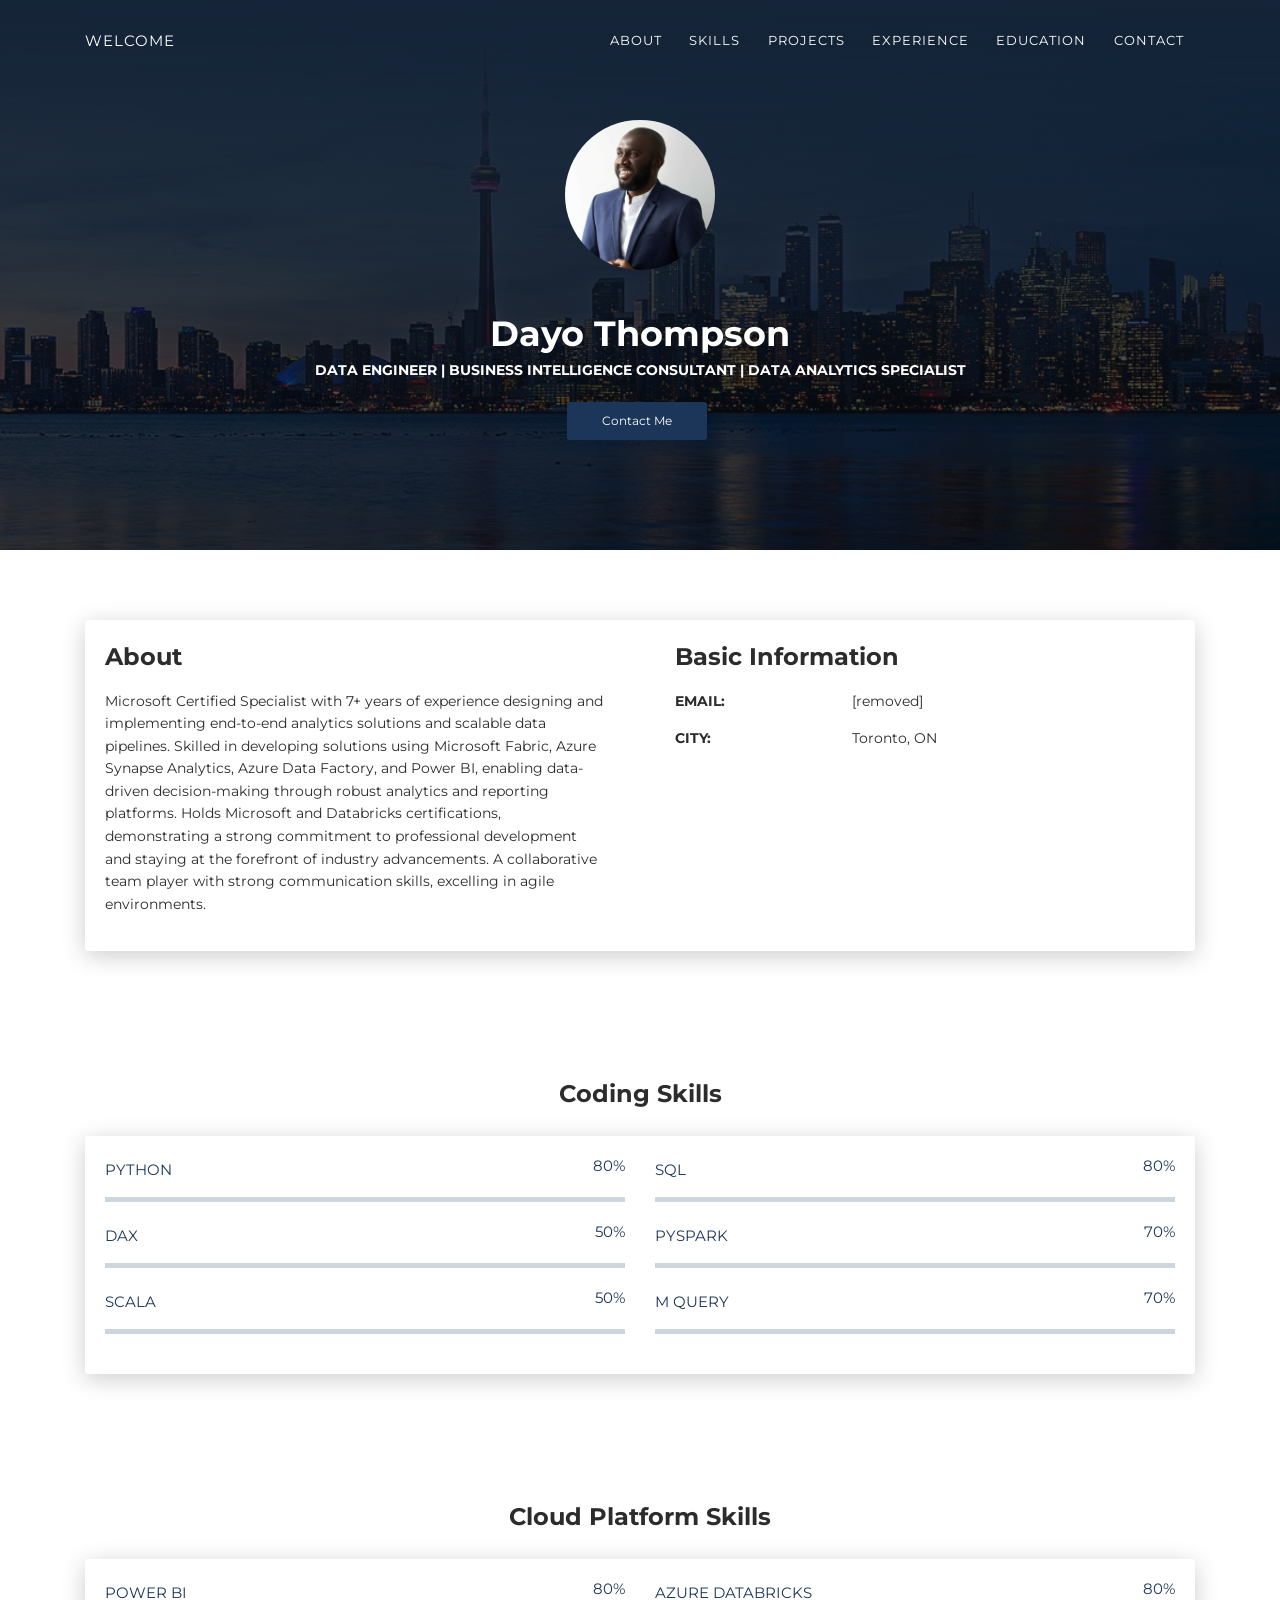
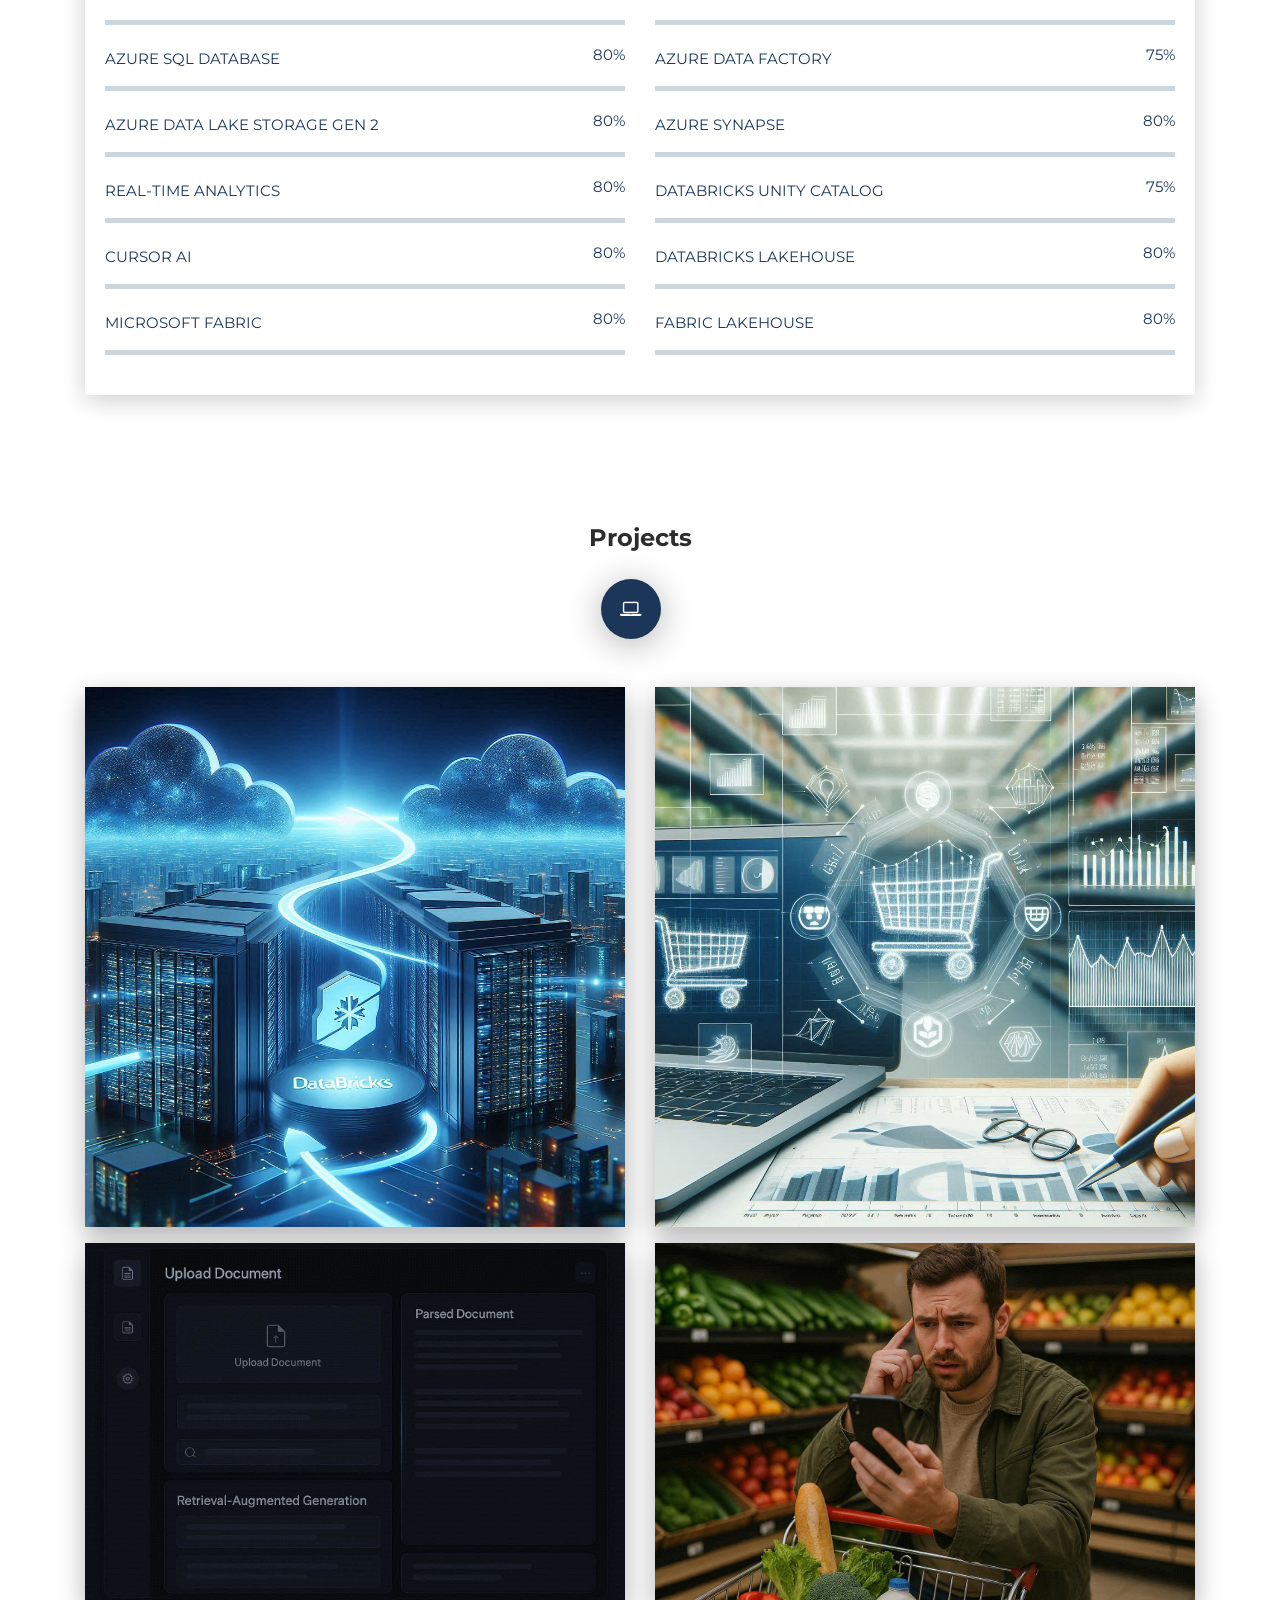
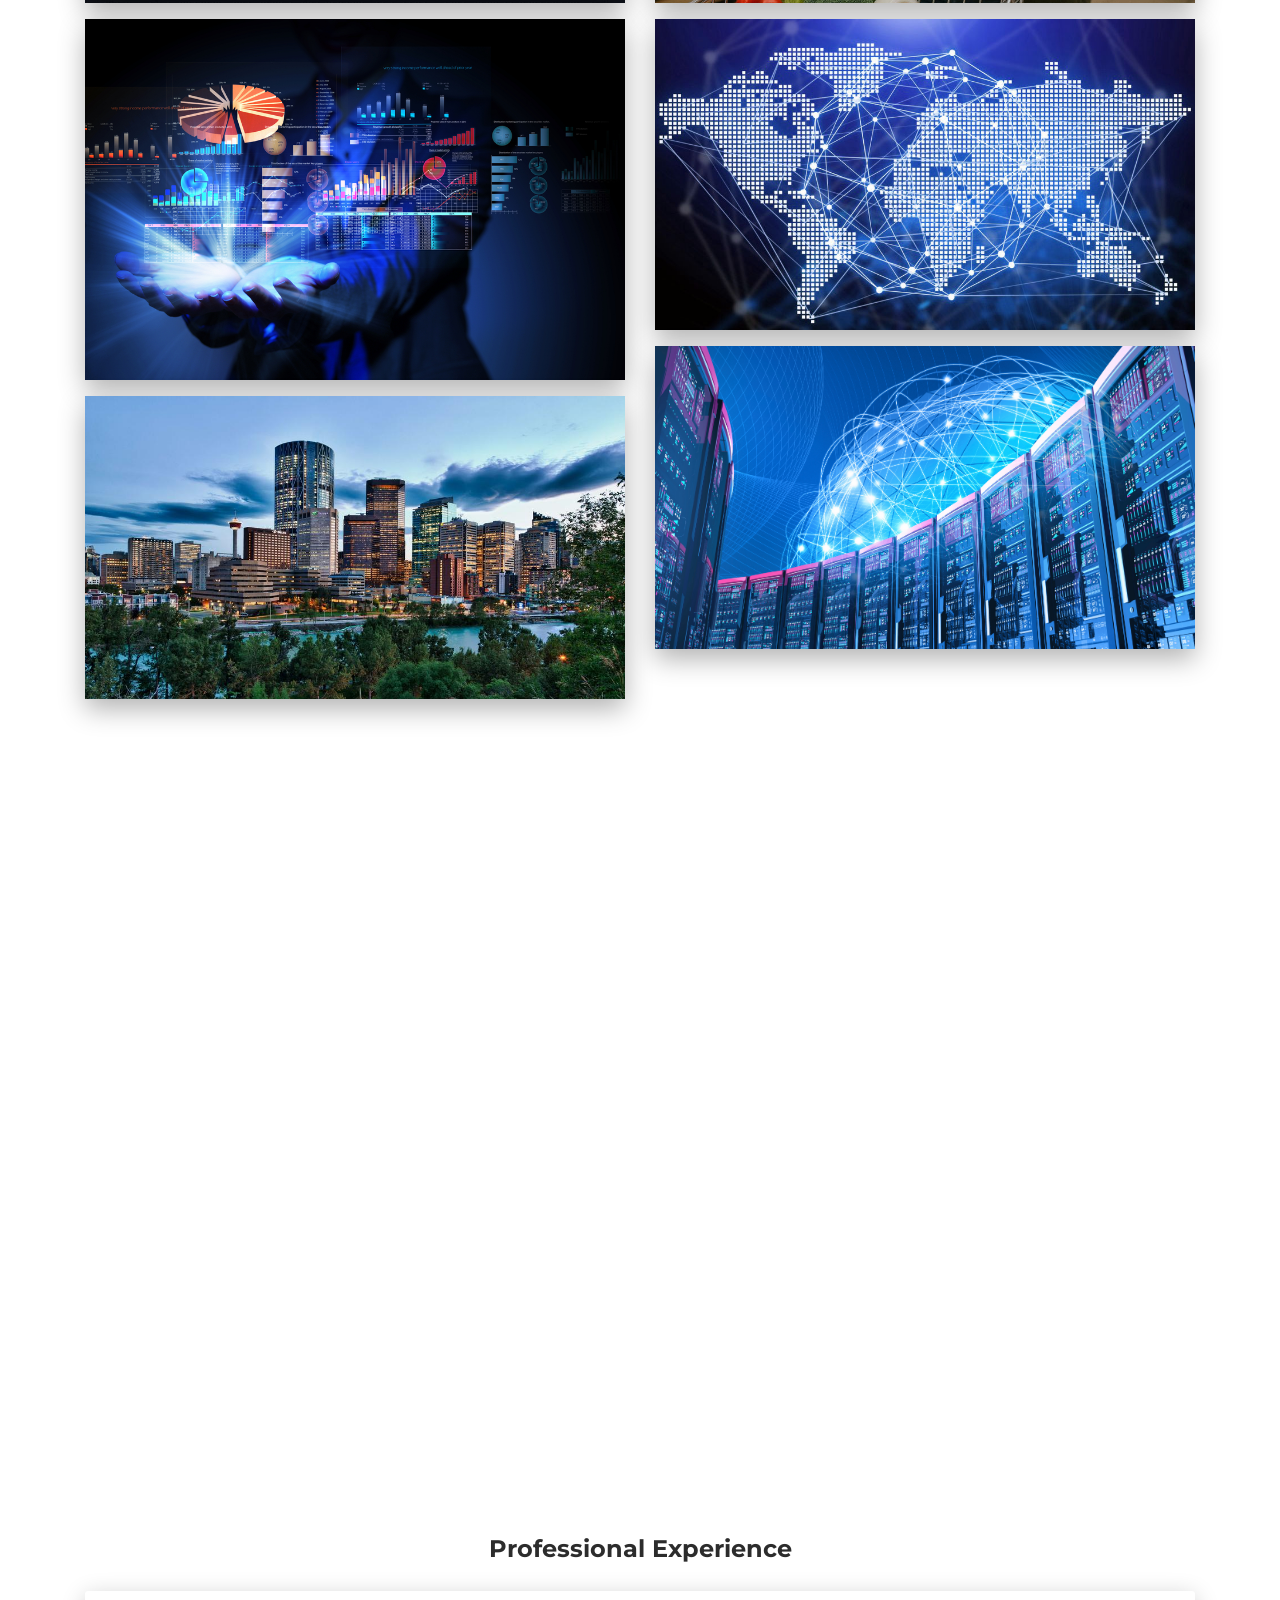
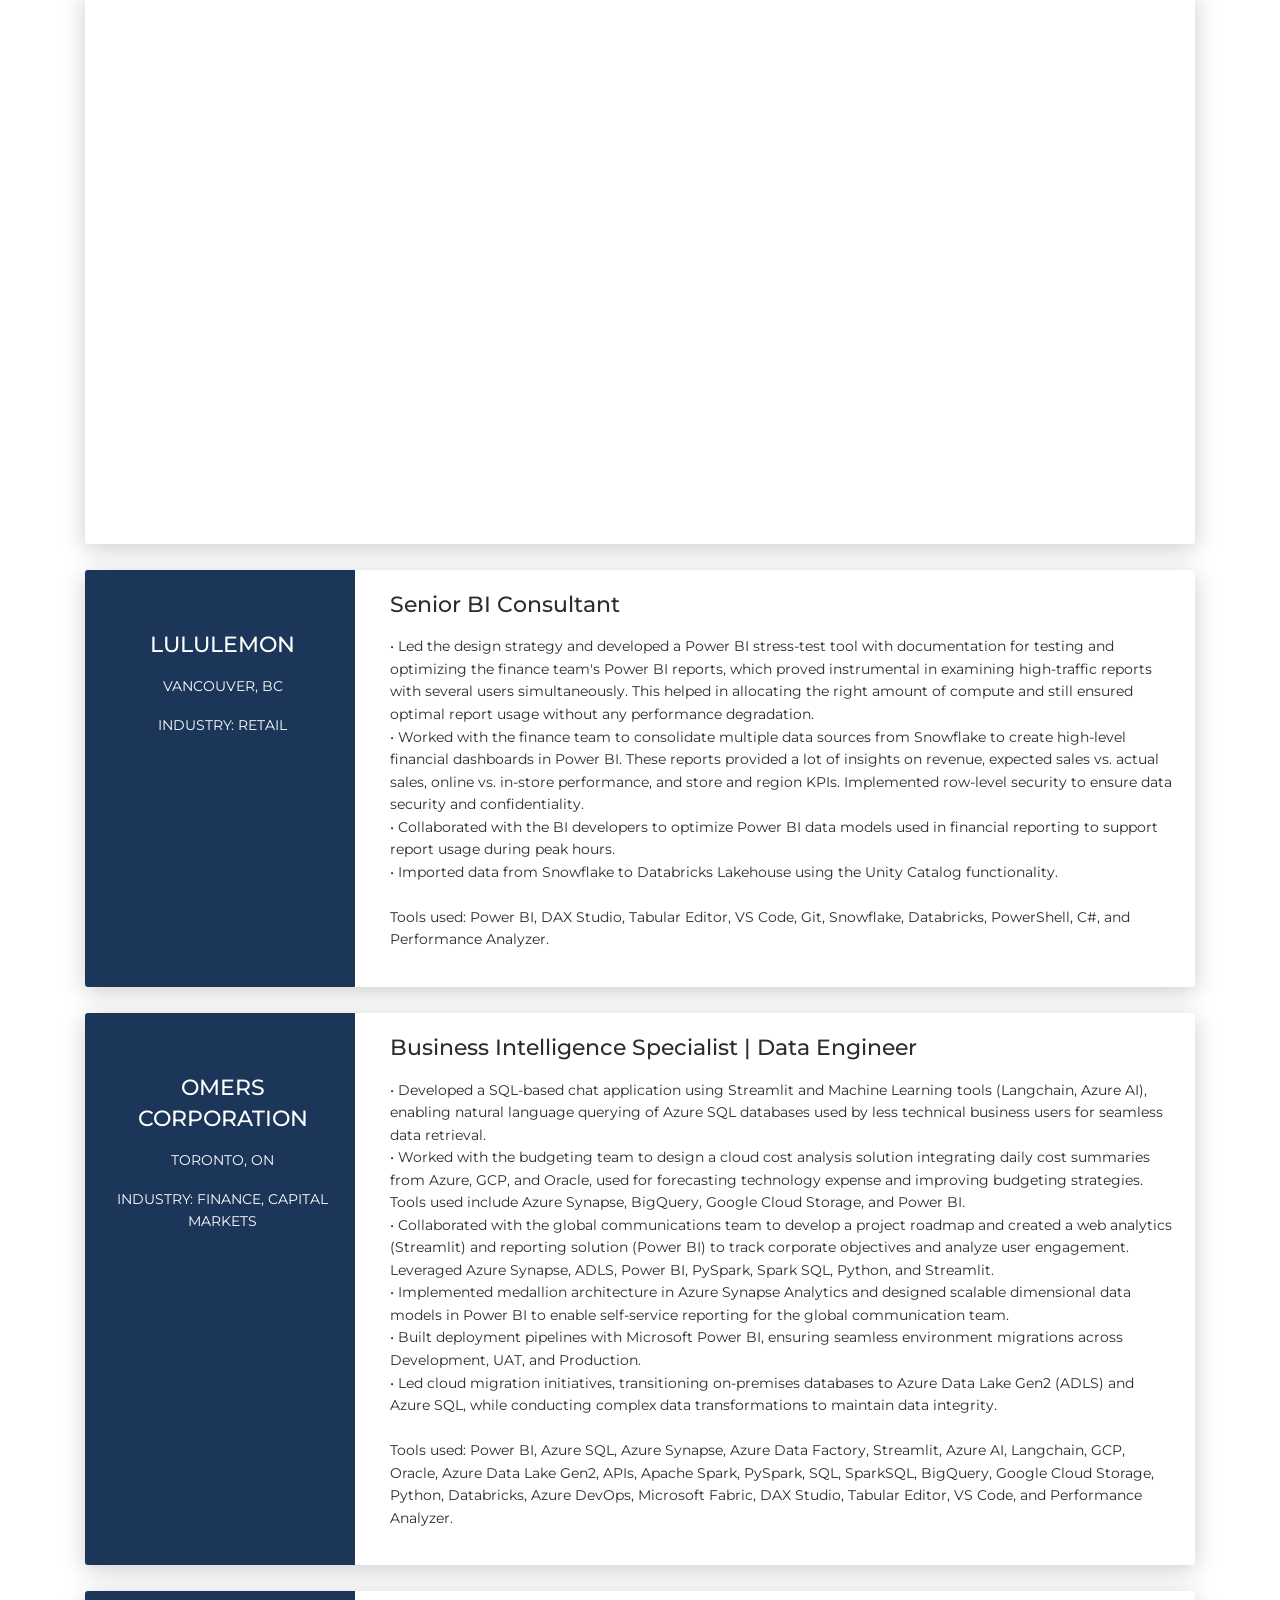
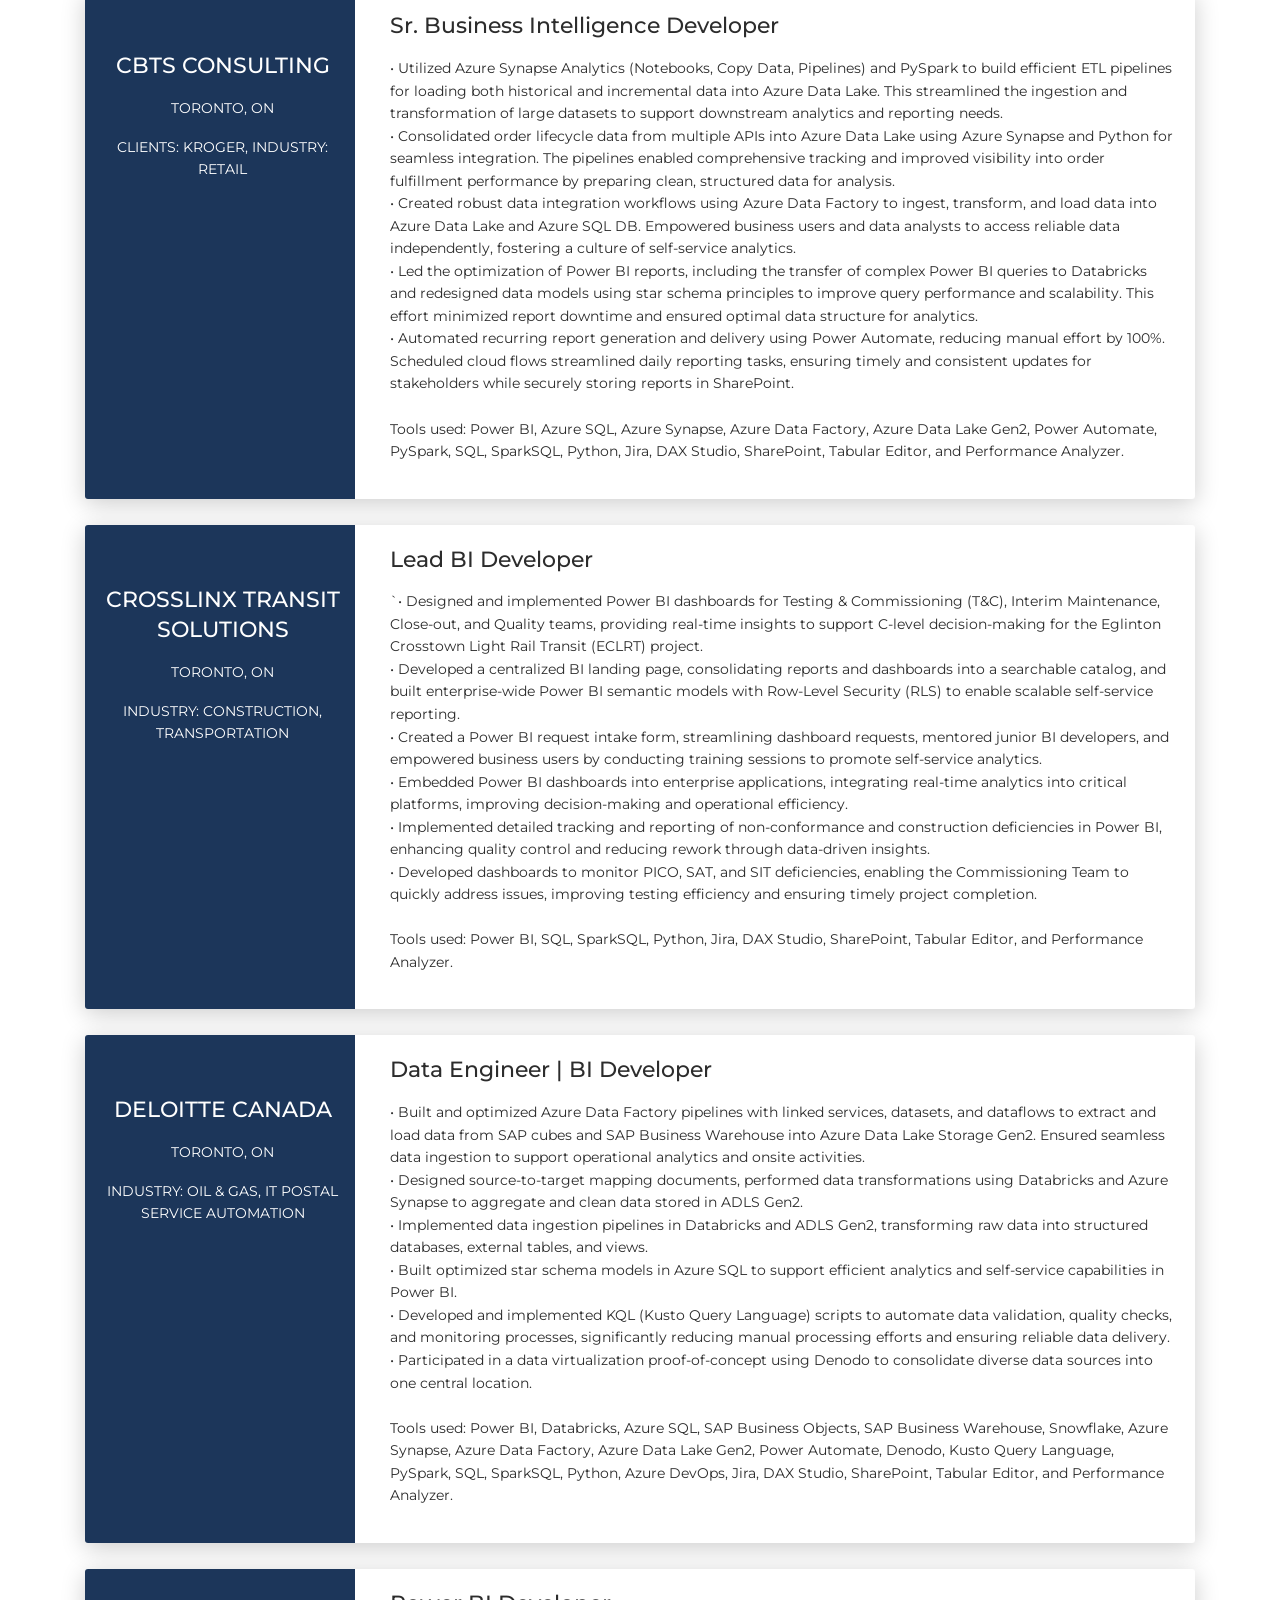
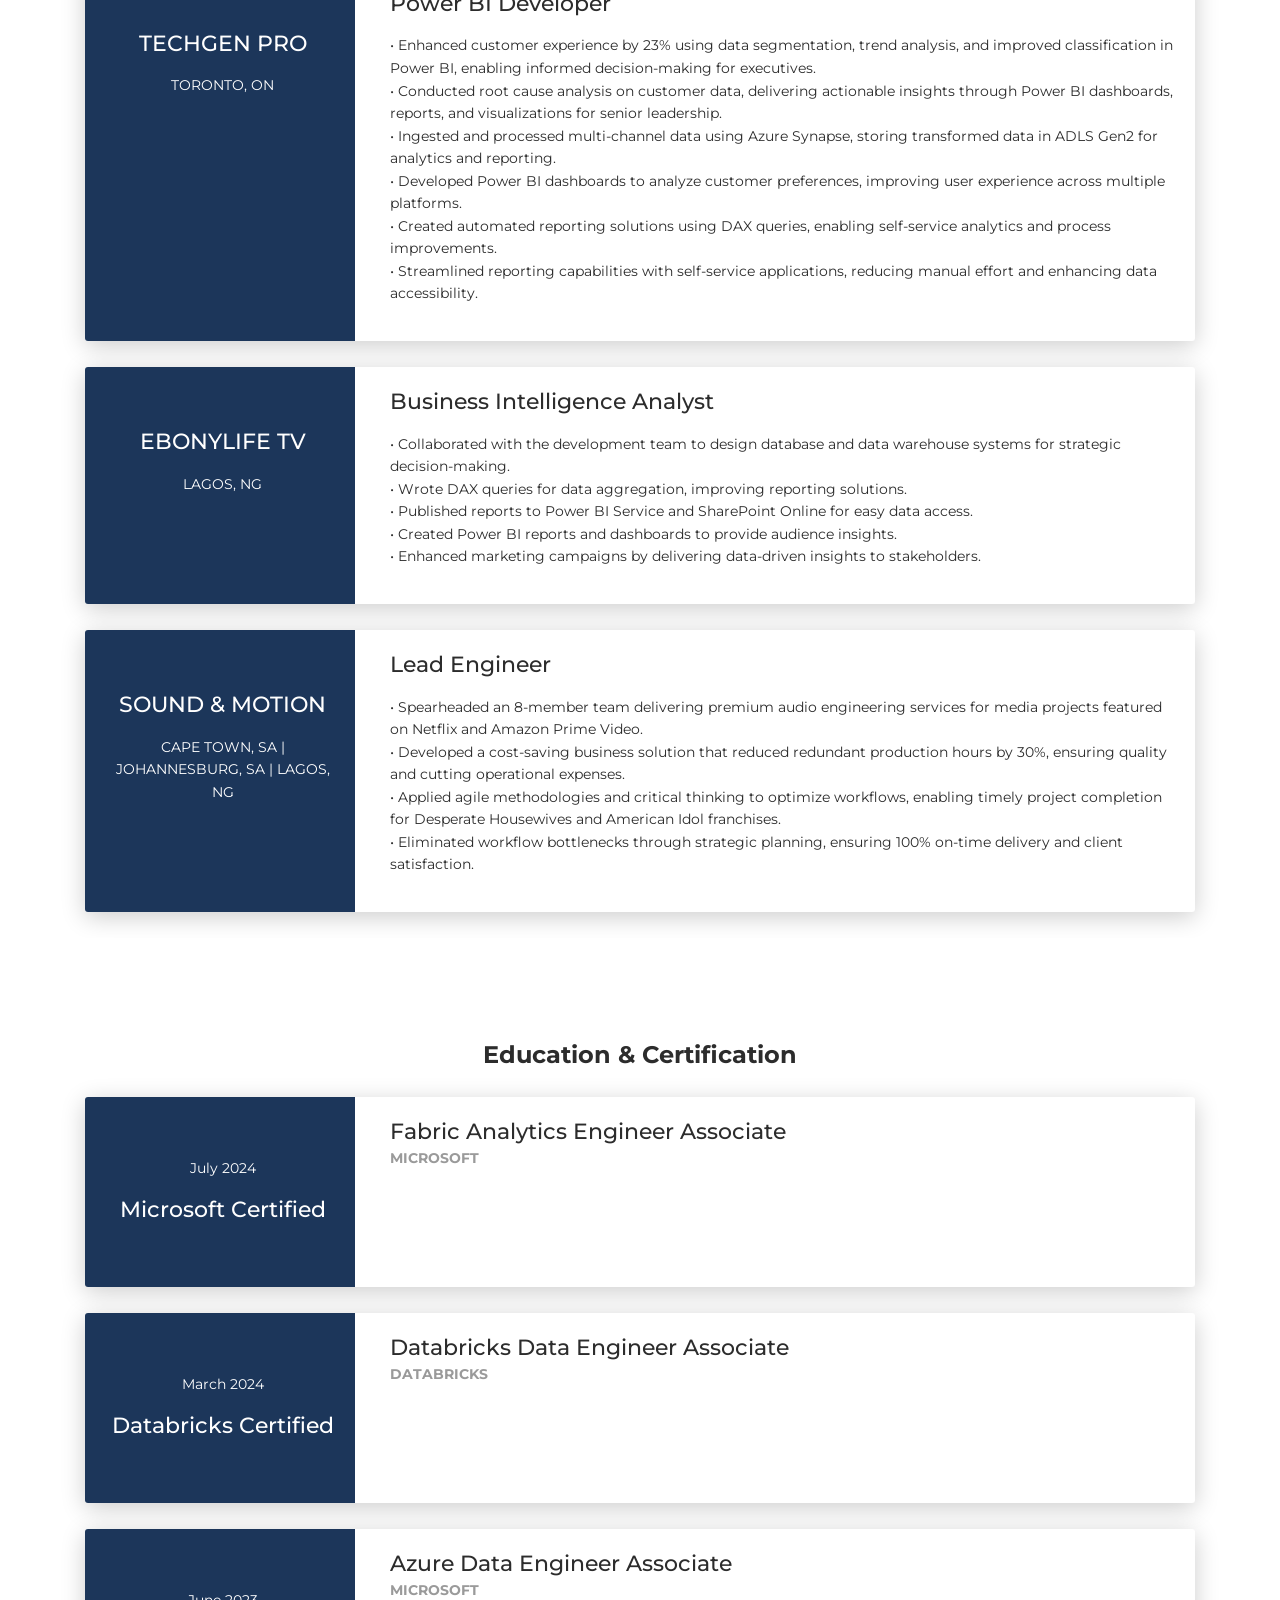
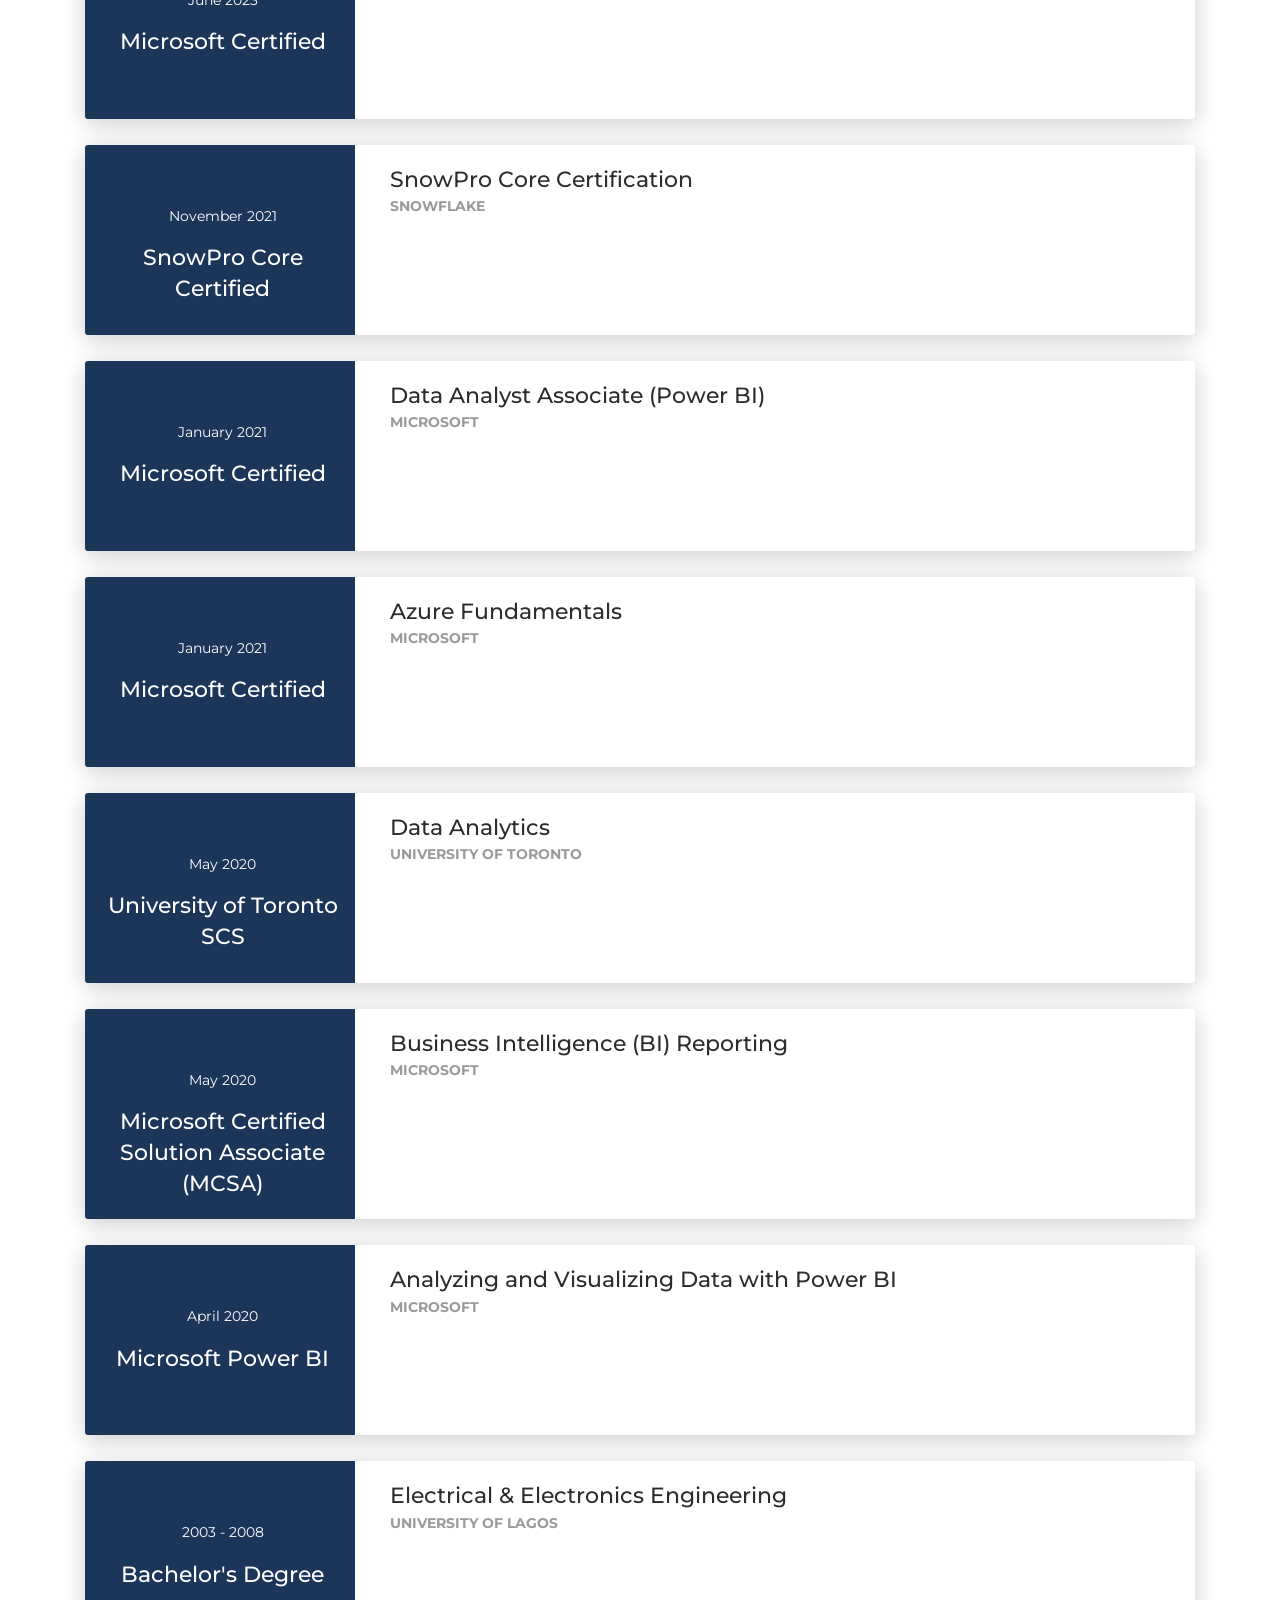
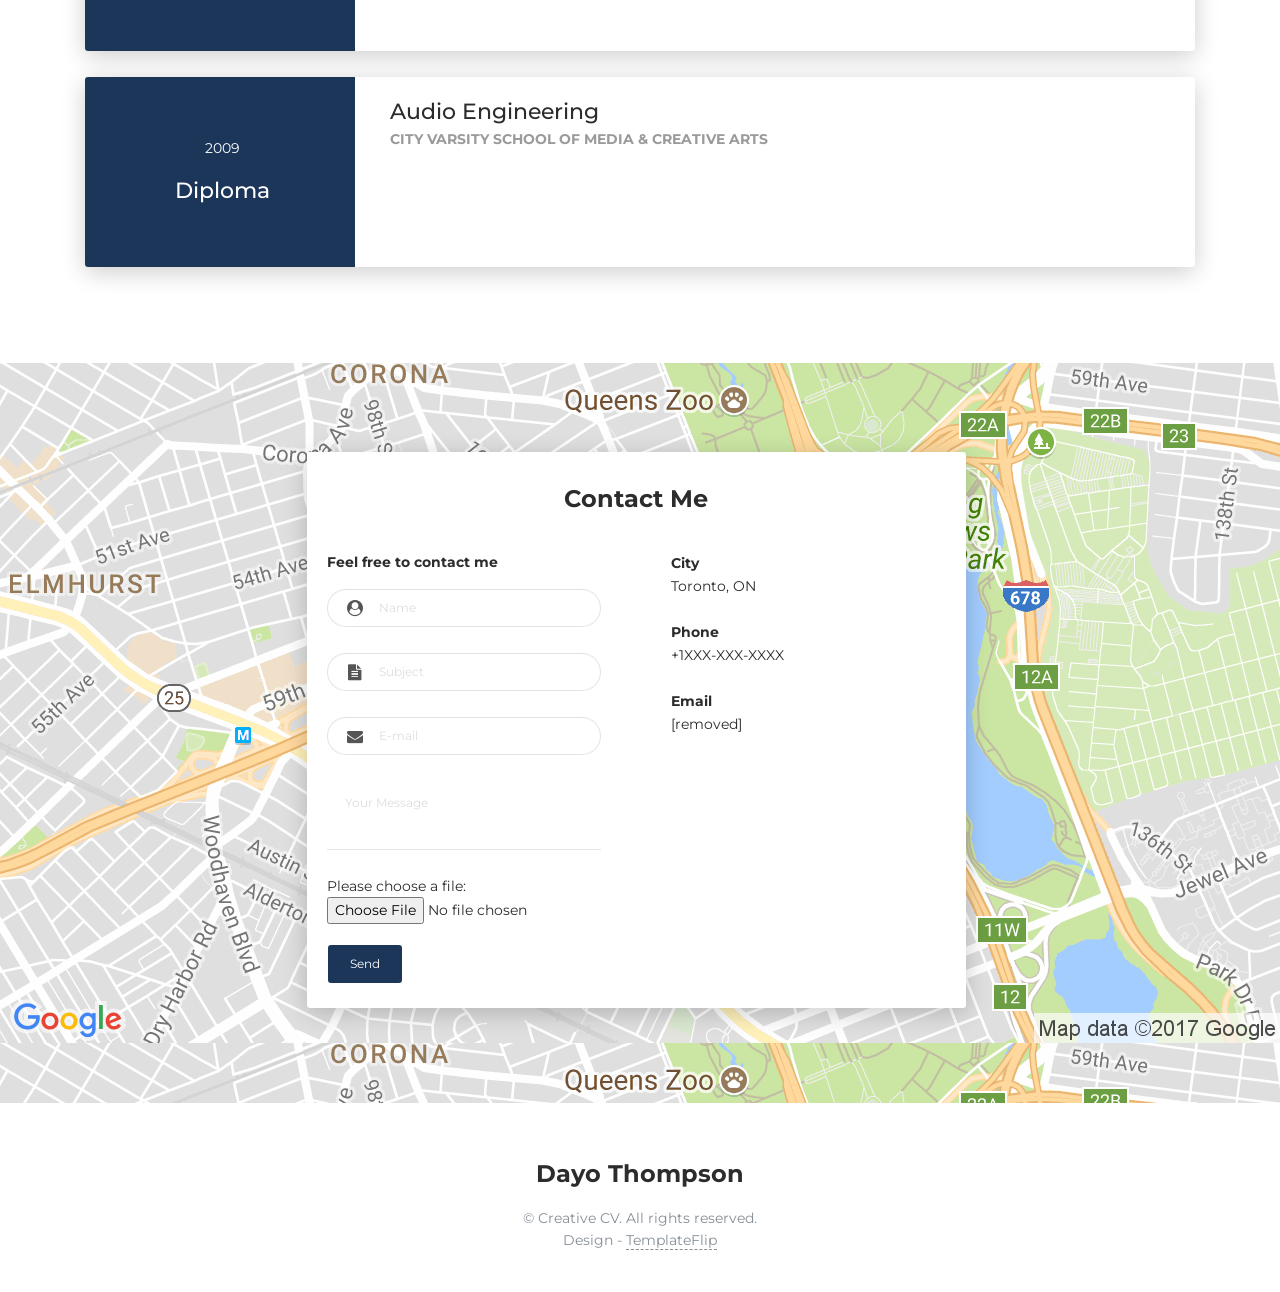
==== commit 447cfb45: "image updated" ====
--- a/index.html
+++ b/index.html
@@ -93,11 +93,11 @@
             <div class="h4 mt-0 title">Basic Information</div>
             <div class="row mt-3">
               <div class="col-sm-4"><strong class="text-uppercase">Email:</strong></div>
-              <div class="col-sm-8">dayo.thompson@yahoo.com</div>
+              <div class="col-sm-8">[removed]</div>
             </div>
 <!--            <div class="row mt-3">-->
 <!--              <div class="col-sm-4"><strong class="text-uppercase">Phone:</strong></div>-->
-<!--              <div class="col-sm-8">+1647-909-3296</div>-->
+<!--              <div class="col-sm-8">[removed]</div>-->
 <!--            </div>-->
             <div class="row mt-3">
               <div class="col-sm-4"><strong class="text-uppercase">City:</strong></div>
@@ -311,7 +311,7 @@
           <div class="row">
             <div class="col-md-6">
               <div class="cc-porfolio-image img-raised" data-aos="fade-up" data-aos-anchor-placement="top-bottom"><a href="https://doc-parser-and-rag-chat-production.up.railway.app">
-                  <figure class="cc-effect"><img src="images/docparser-ragchat.png" alt="Image"/>
+                  <figure class="cc-effect"><img src="images/rag-chat.jpeg" alt="Image"/>
                     <figcaption>
                       <div class="h4"><strong>Document Parser & RAG Chat</strong></div>
                       <p>AI-Powered document intelligence with advanced retrieval augmented generation.</p>
@@ -911,7 +911,7 @@
                     <p class="mb-0"><strong>Phone</strong></p>
                     <p class="pb-2">+1XXX-XXX-XXXX</p>
                     <p class="mb-0"><strong>Email</strong></p>
-                    <p>dayo.thompson@yahoo.com</p>
+                    <p>[removed]</p>
                   </div>
                 </div>
               </div>
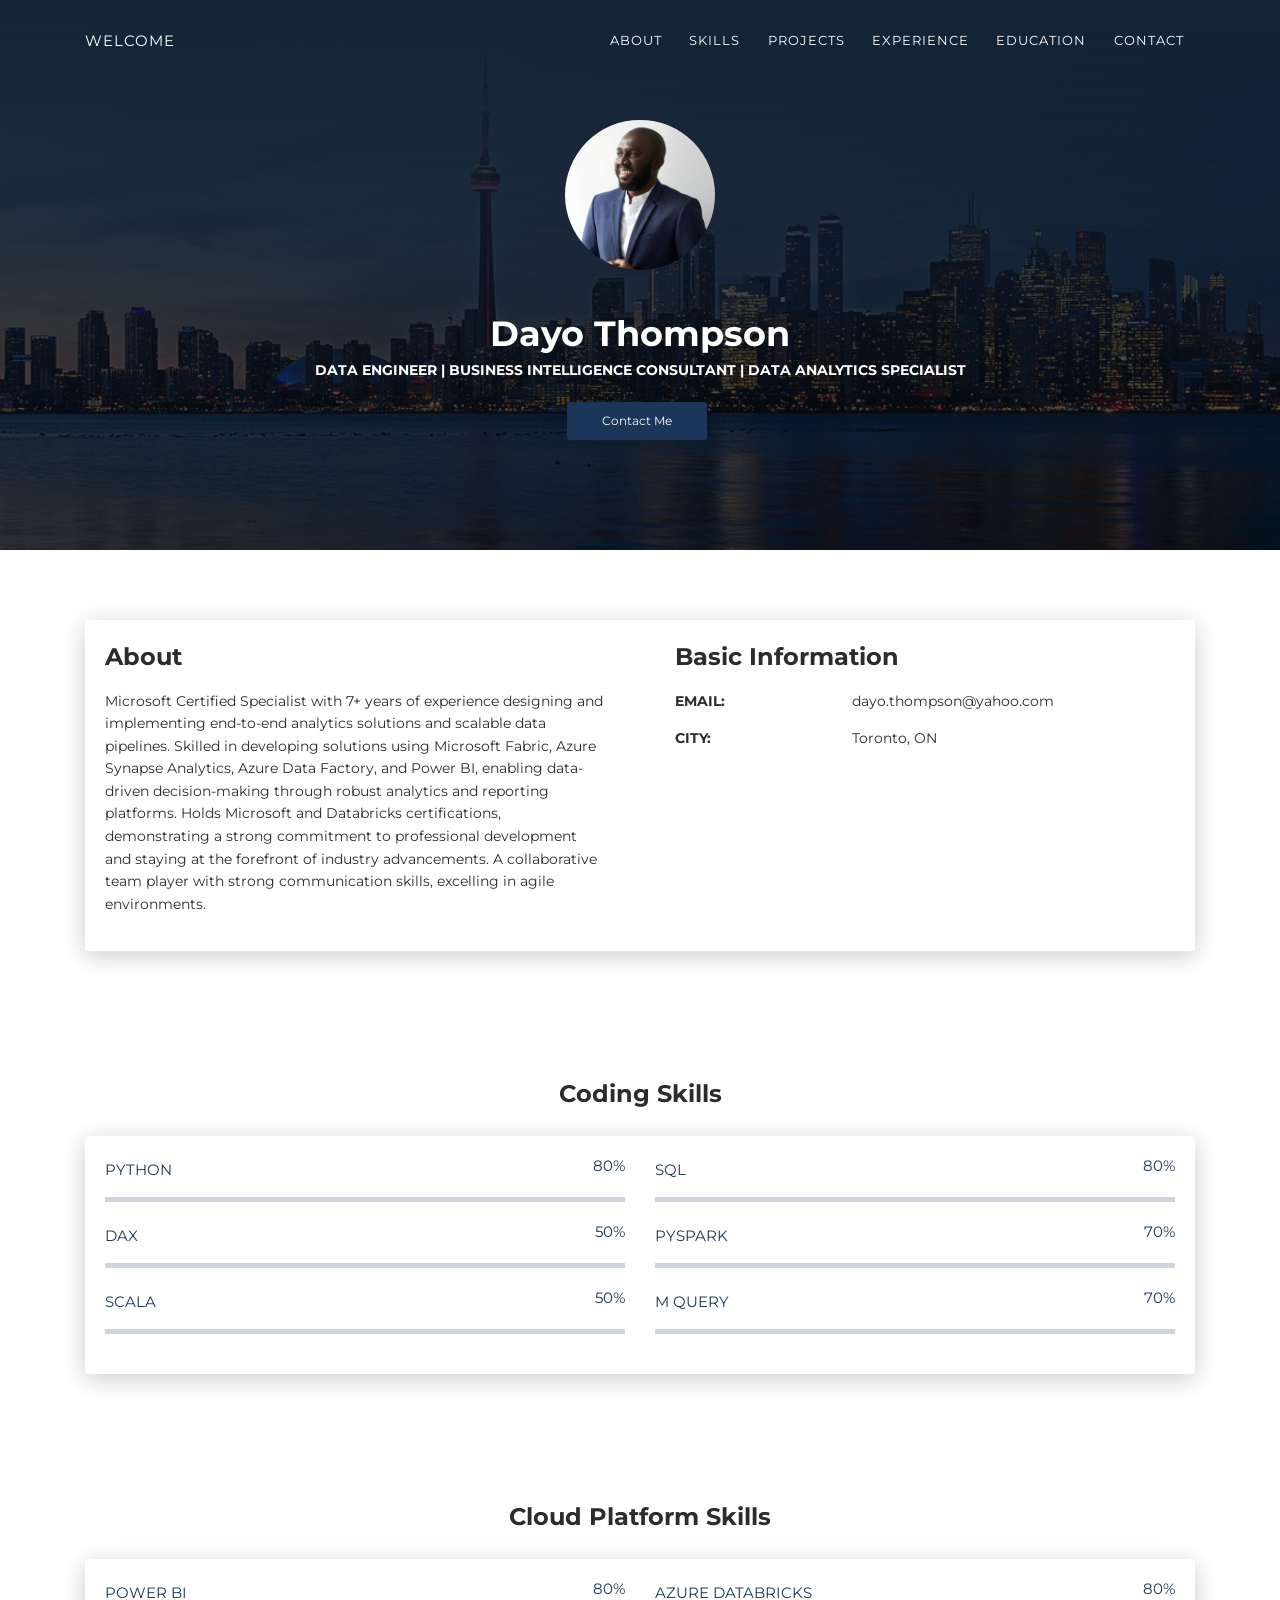
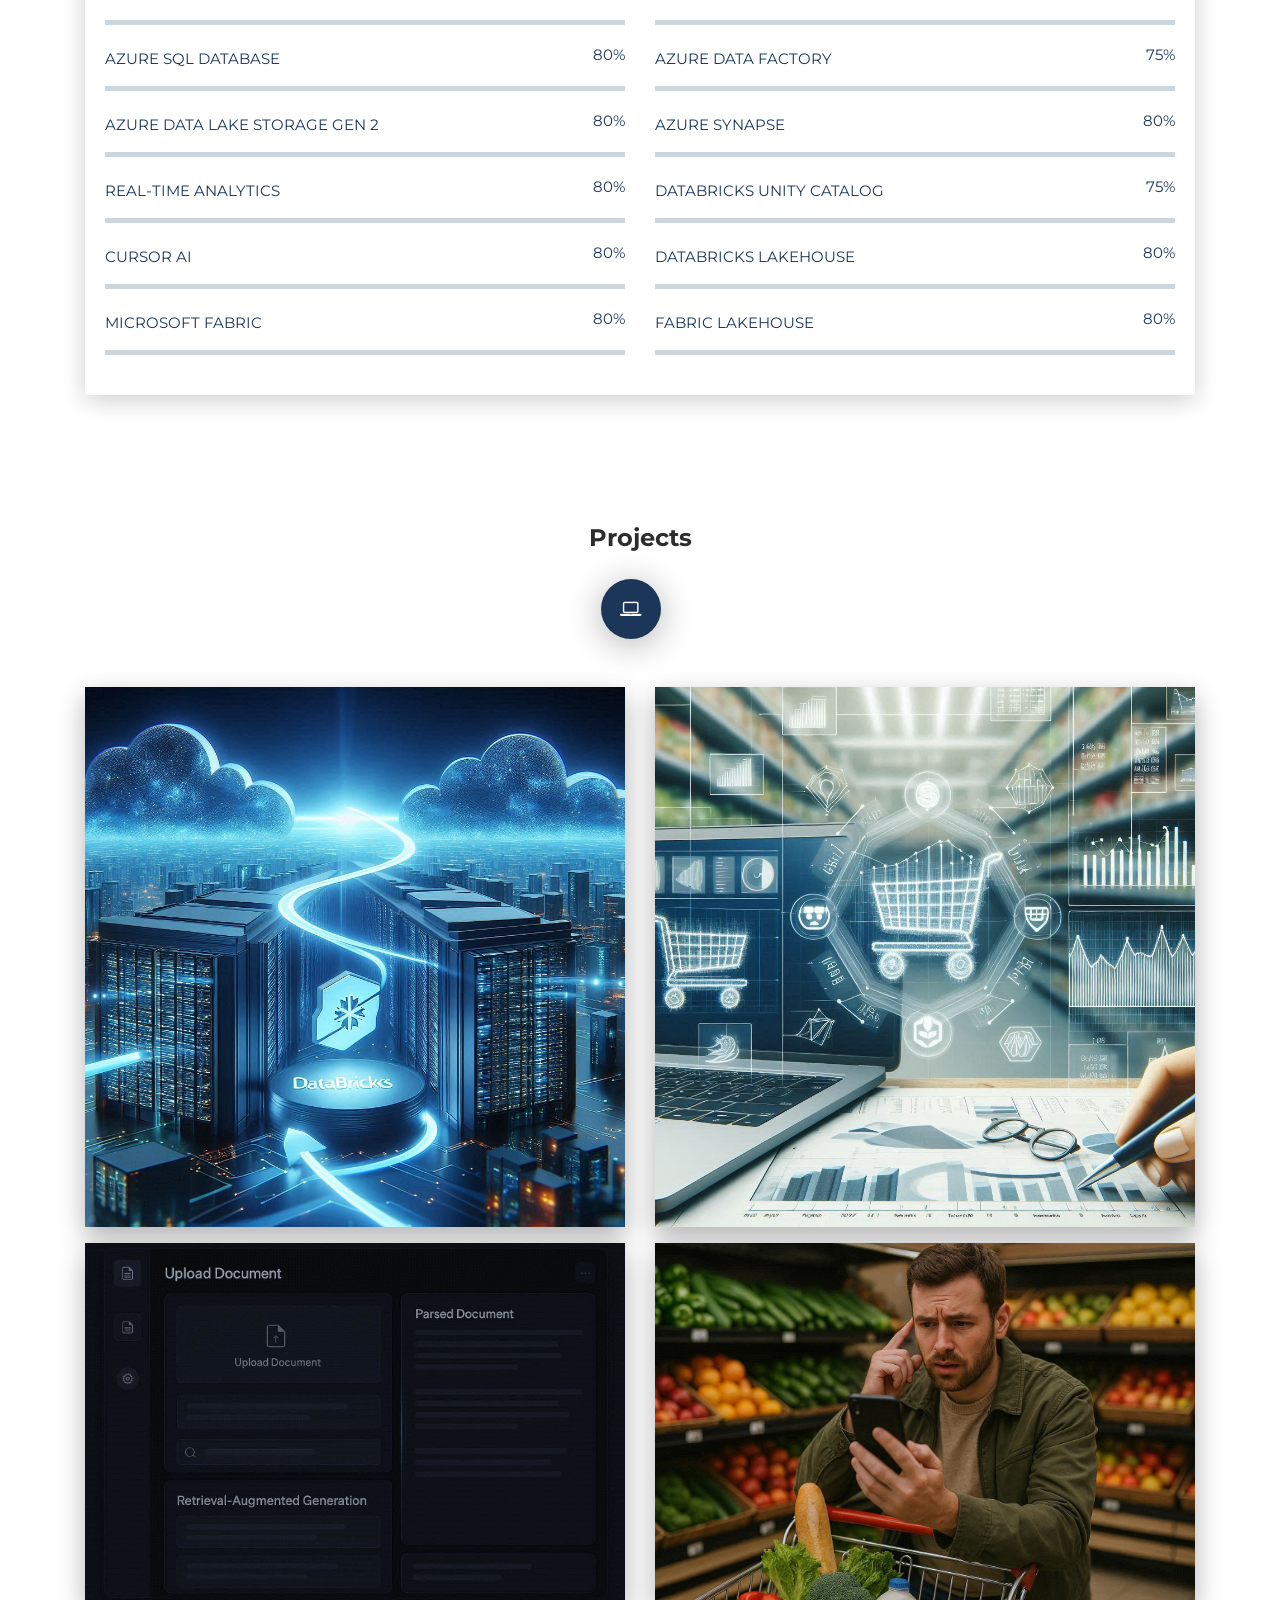
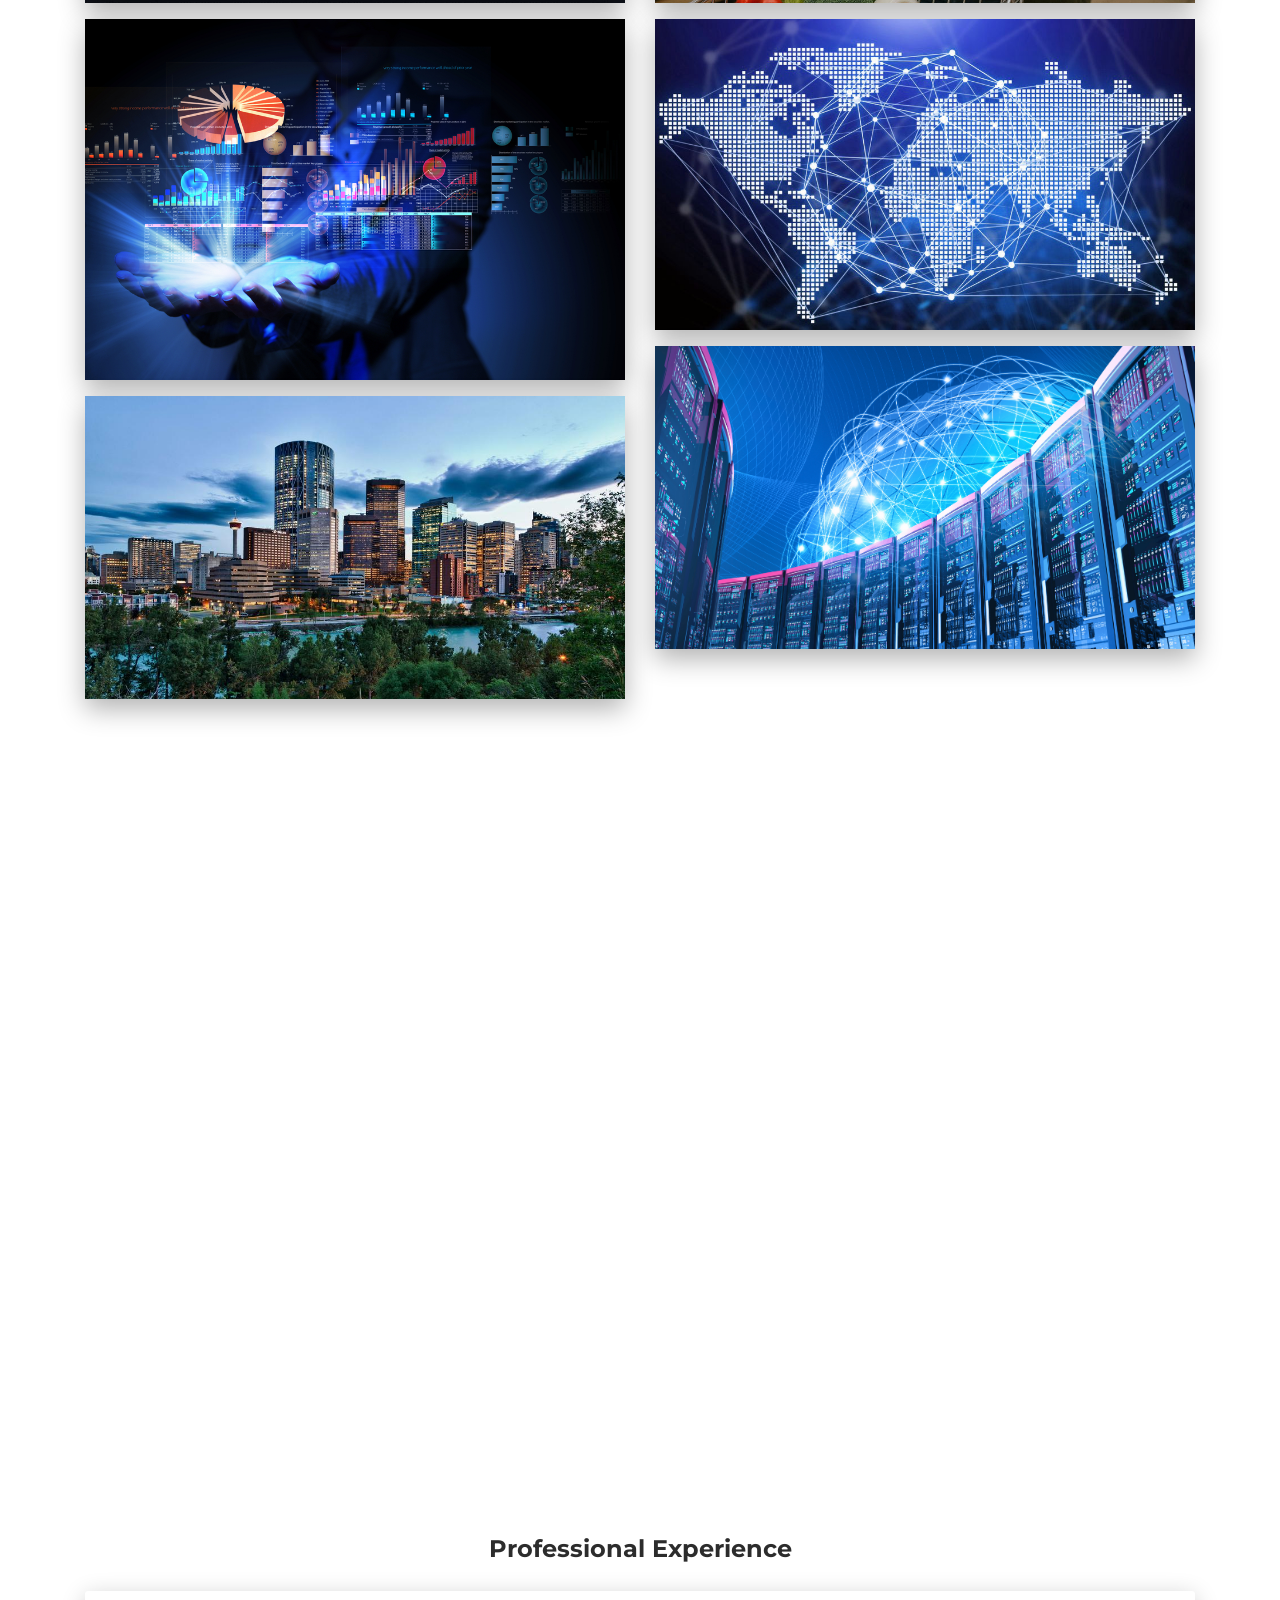
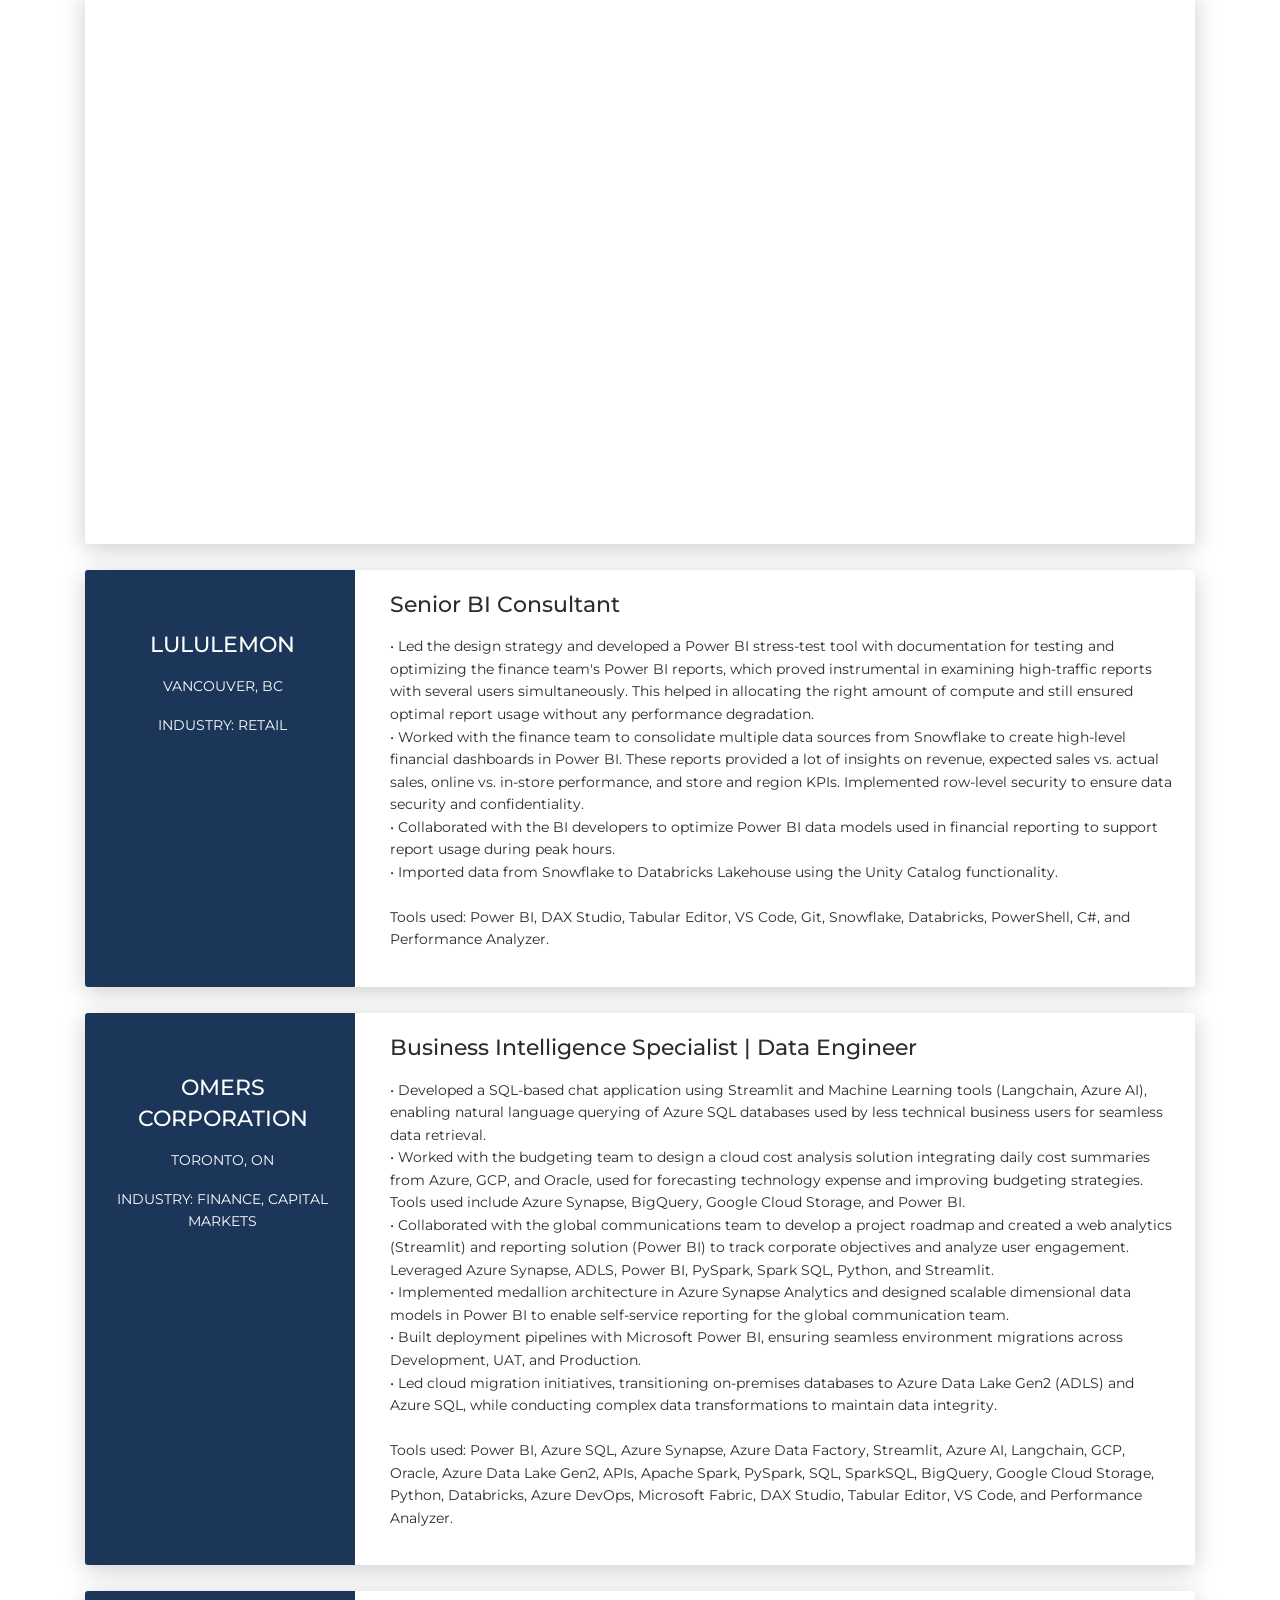
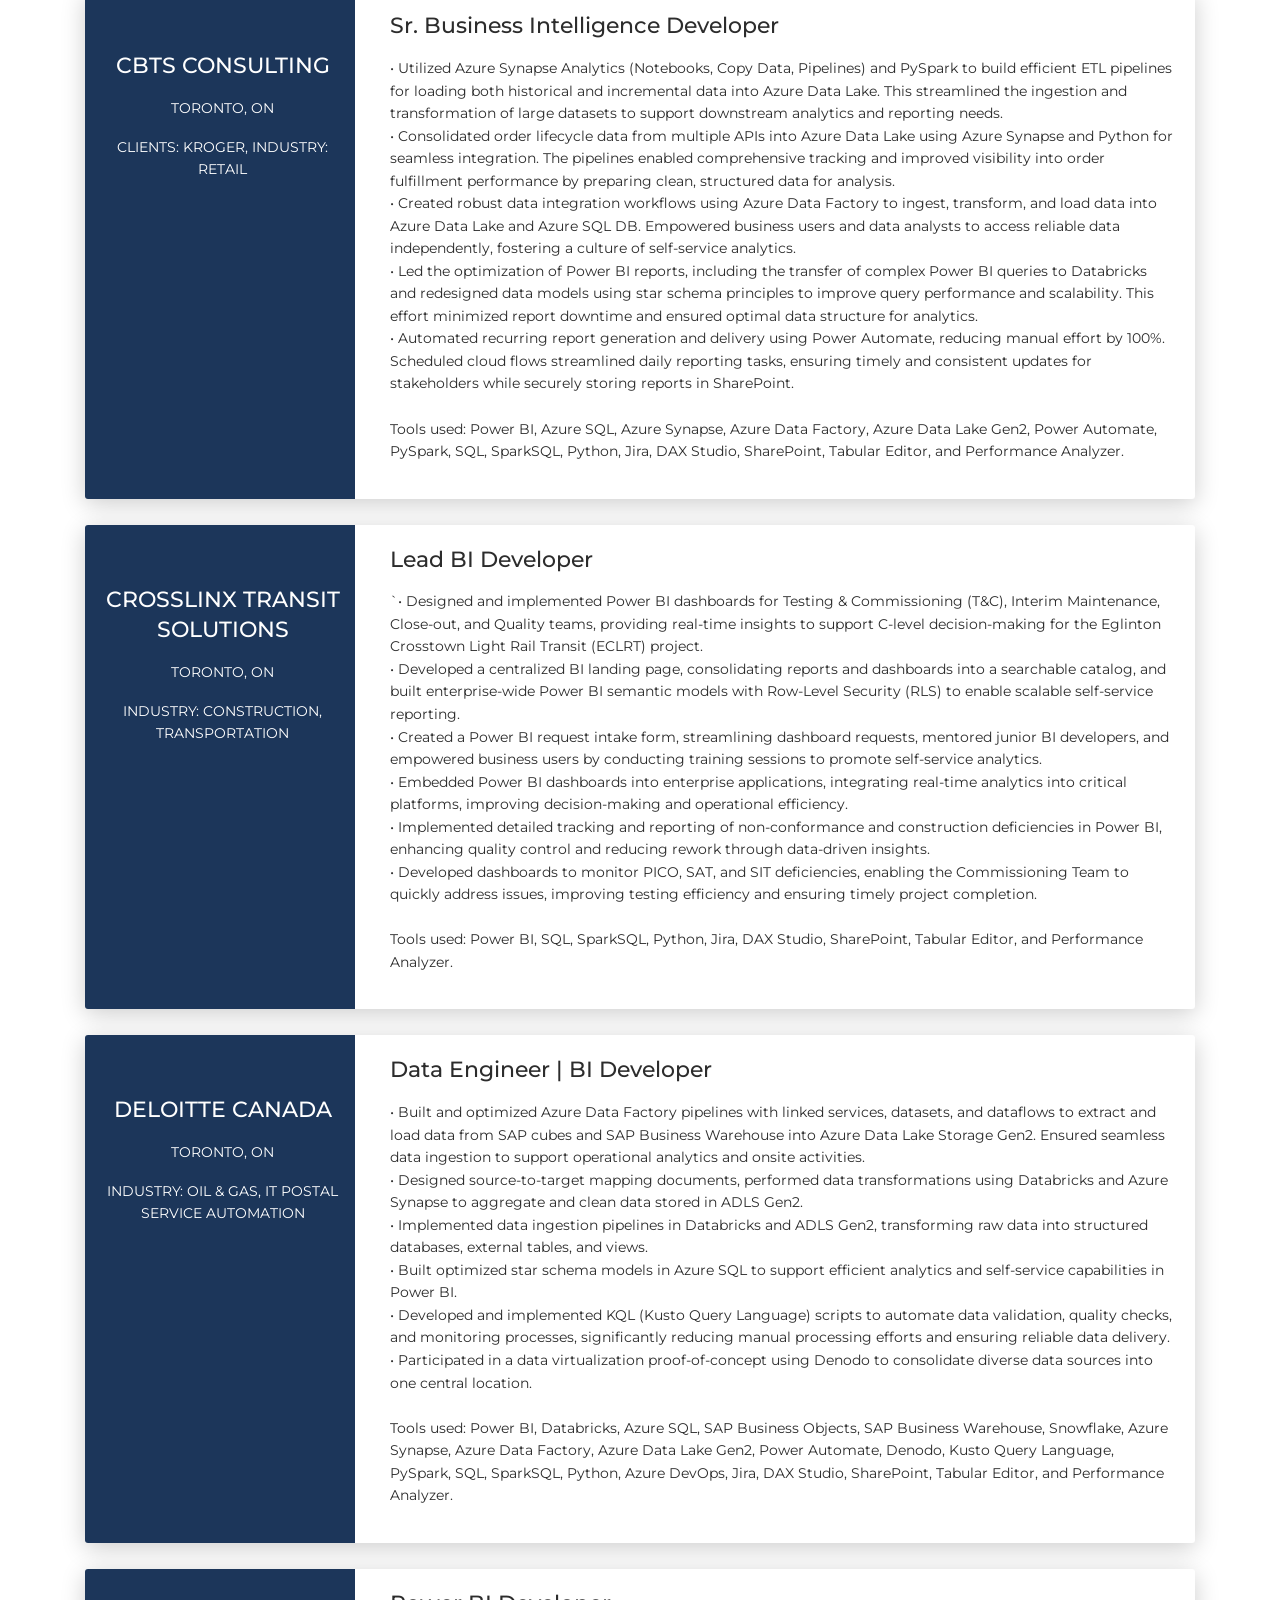
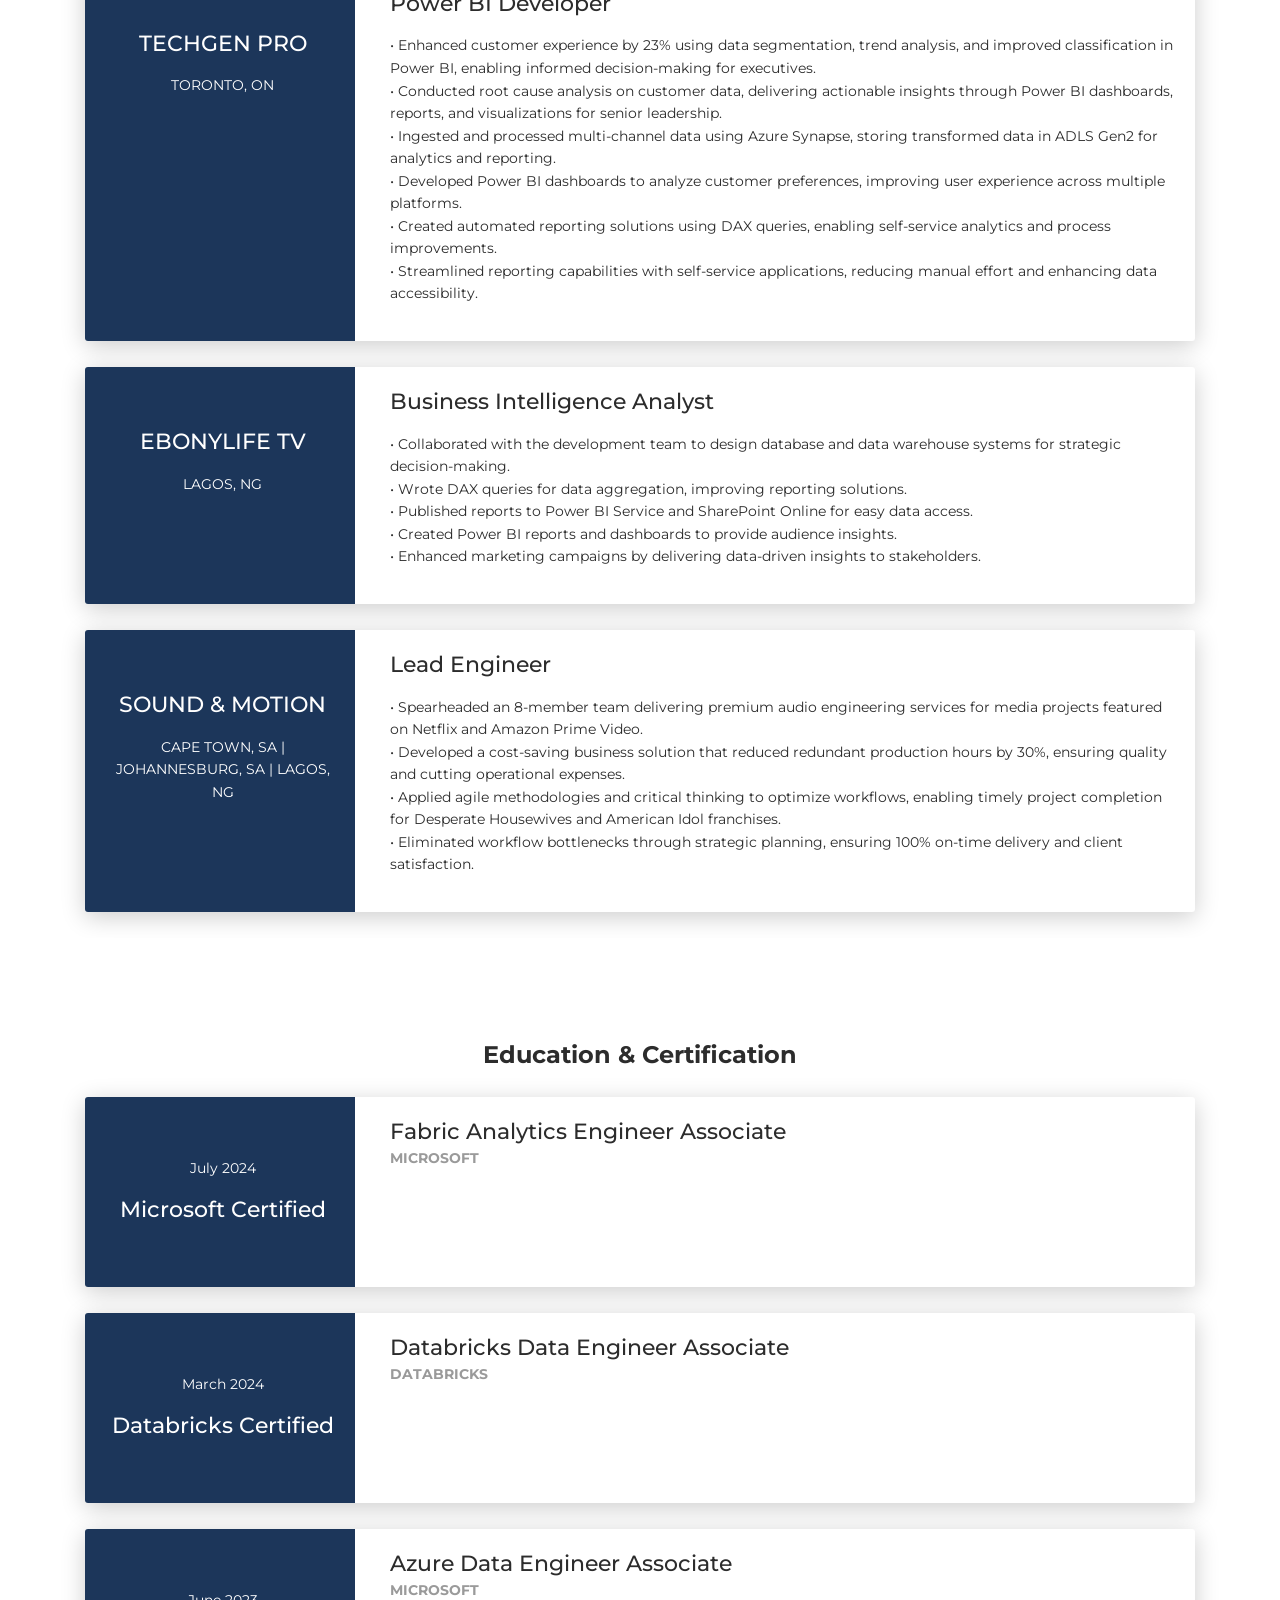
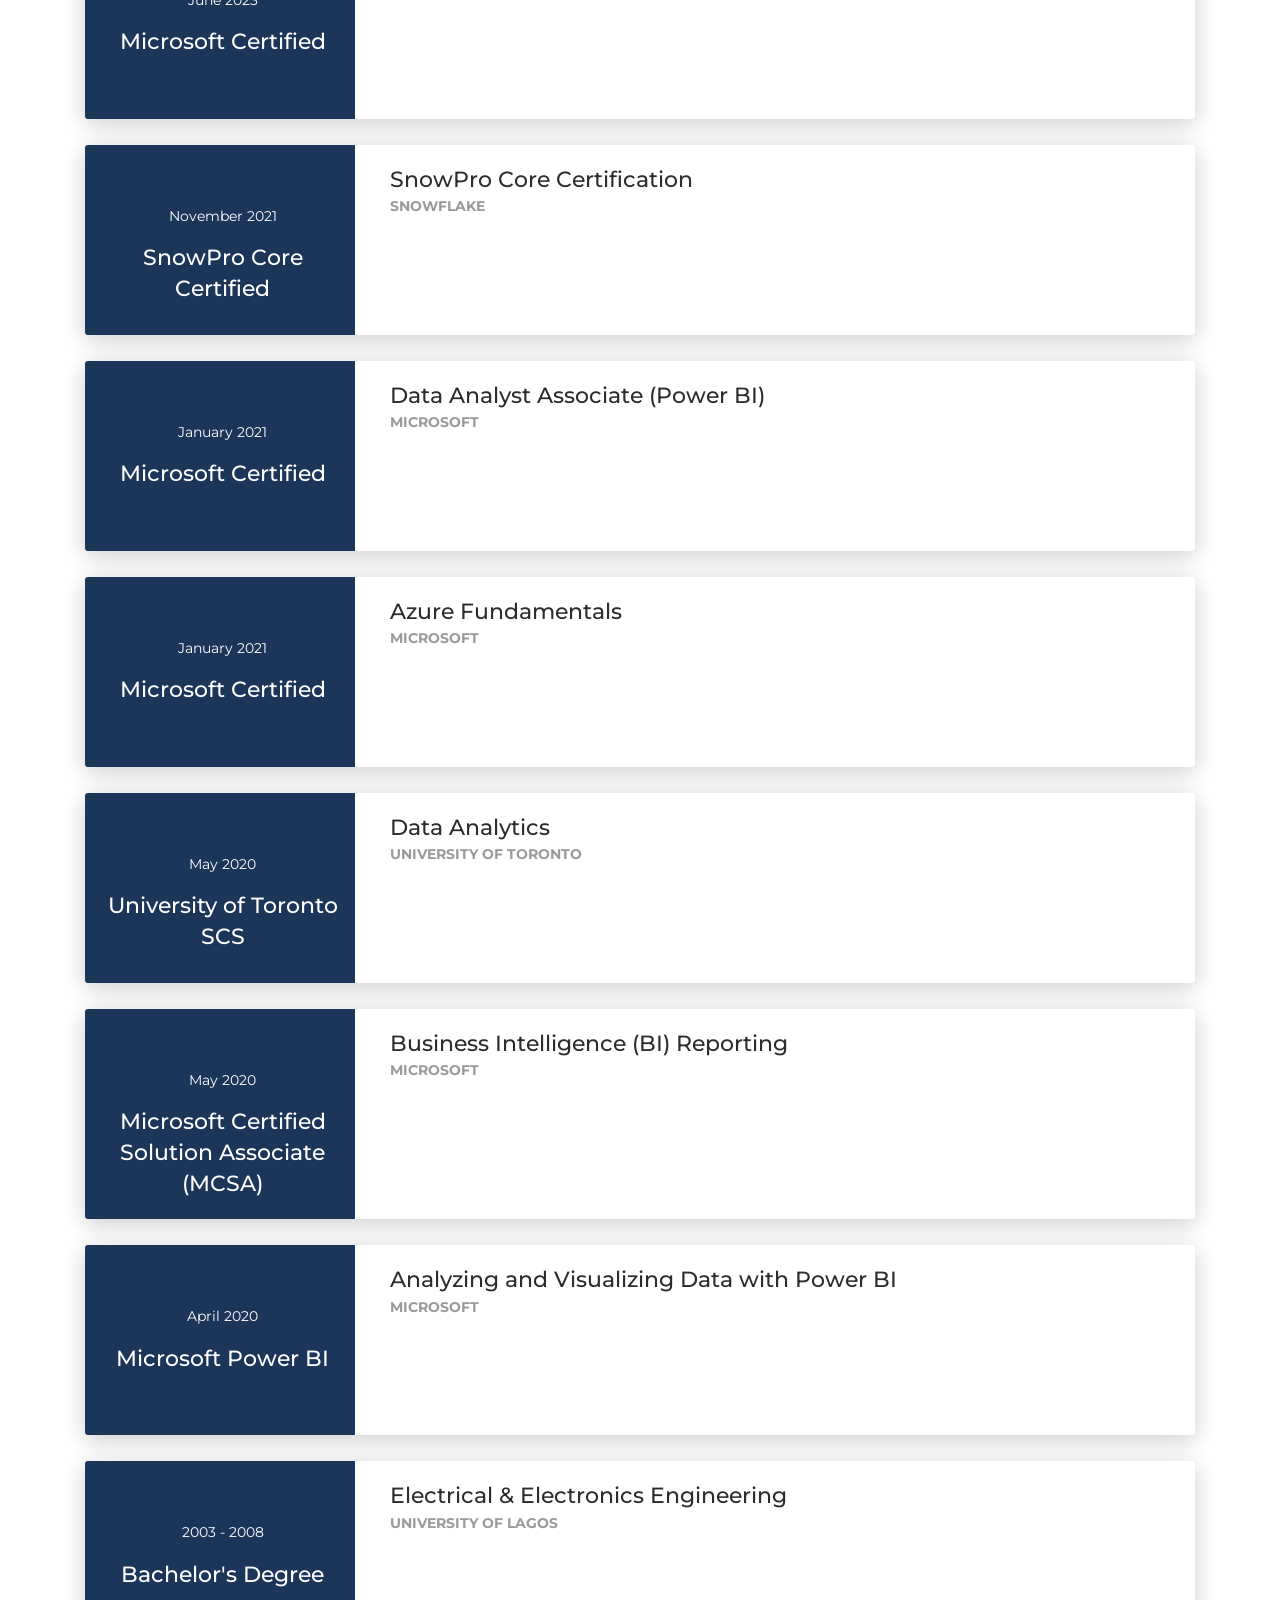
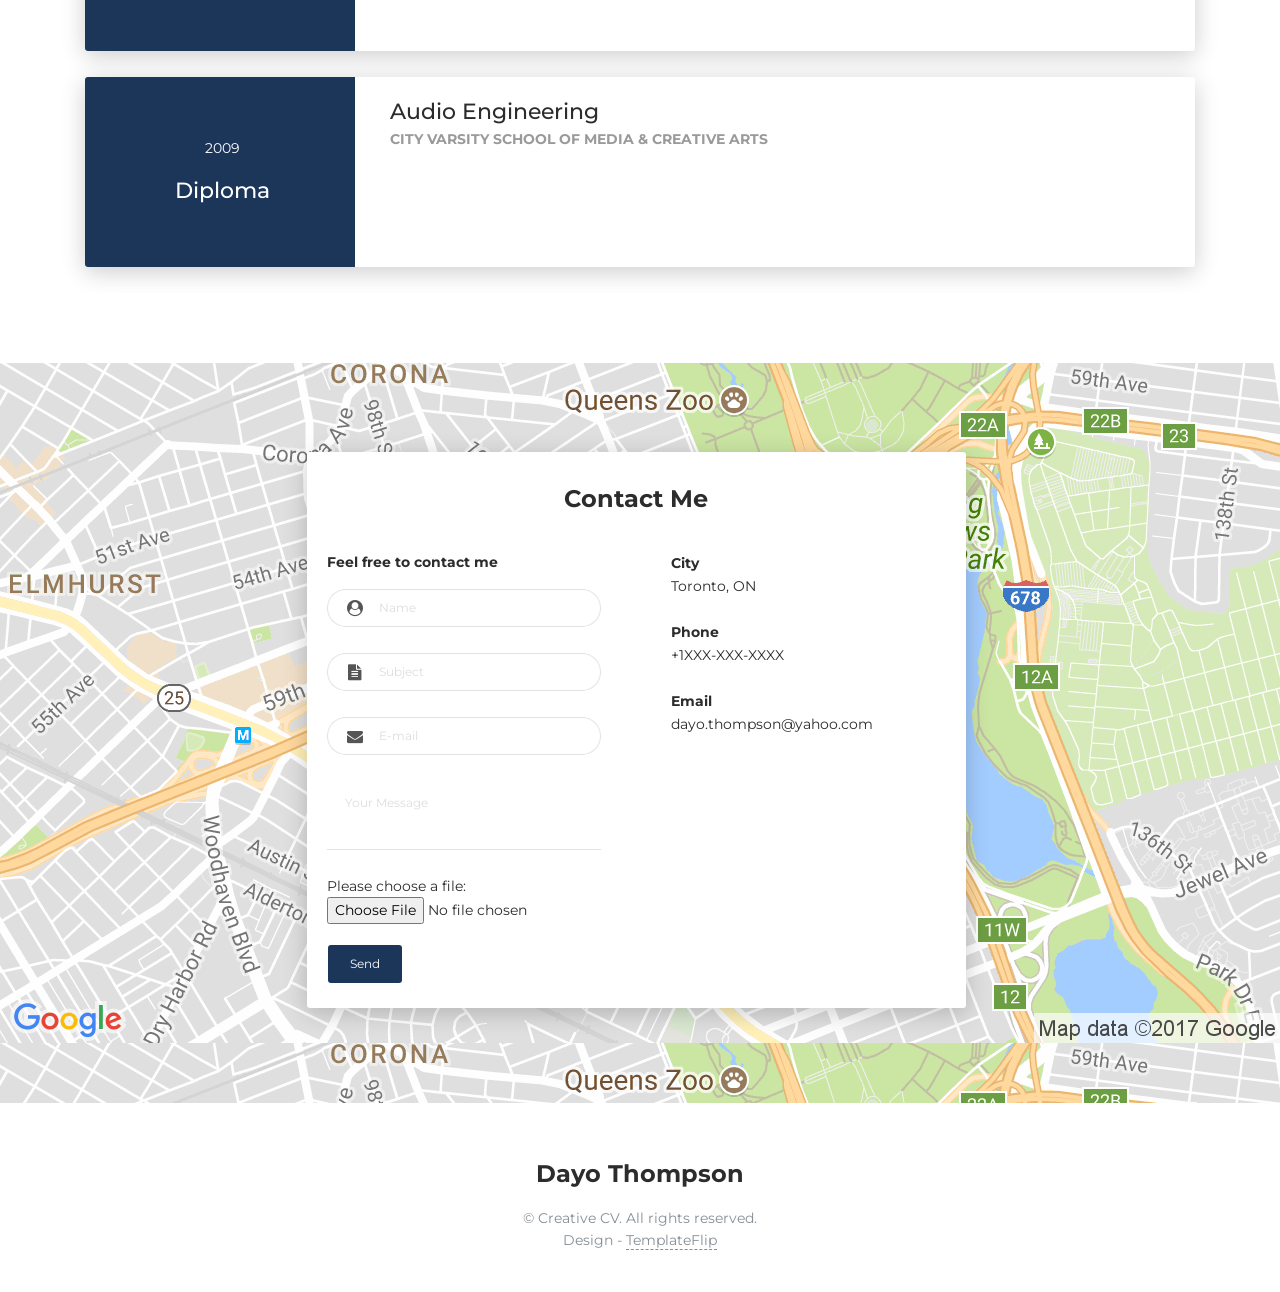
==== commit f9bef89f: "image updated" ====
--- a/index.html
+++ b/index.html
@@ -93,11 +93,11 @@
             <div class="h4 mt-0 title">Basic Information</div>
             <div class="row mt-3">
               <div class="col-sm-4"><strong class="text-uppercase">Email:</strong></div>
-              <div class="col-sm-8">[removed]</div>
+              <div class="col-sm-8">dayo.thompson@yahoo.com</div>
             </div>
 <!--            <div class="row mt-3">-->
 <!--              <div class="col-sm-4"><strong class="text-uppercase">Phone:</strong></div>-->
-<!--              <div class="col-sm-8">[removed]</div>-->
+<!--              <div class="col-sm-8">+1647-909-3296</div>-->
 <!--            </div>-->
             <div class="row mt-3">
               <div class="col-sm-4"><strong class="text-uppercase">City:</strong></div>
@@ -911,7 +911,7 @@
                     <p class="mb-0"><strong>Phone</strong></p>
                     <p class="pb-2">+1XXX-XXX-XXXX</p>
                     <p class="mb-0"><strong>Email</strong></p>
-                    <p>[removed]</p>
+                    <p>dayo.thompson@yahoo.com</p>
                   </div>
                 </div>
               </div>
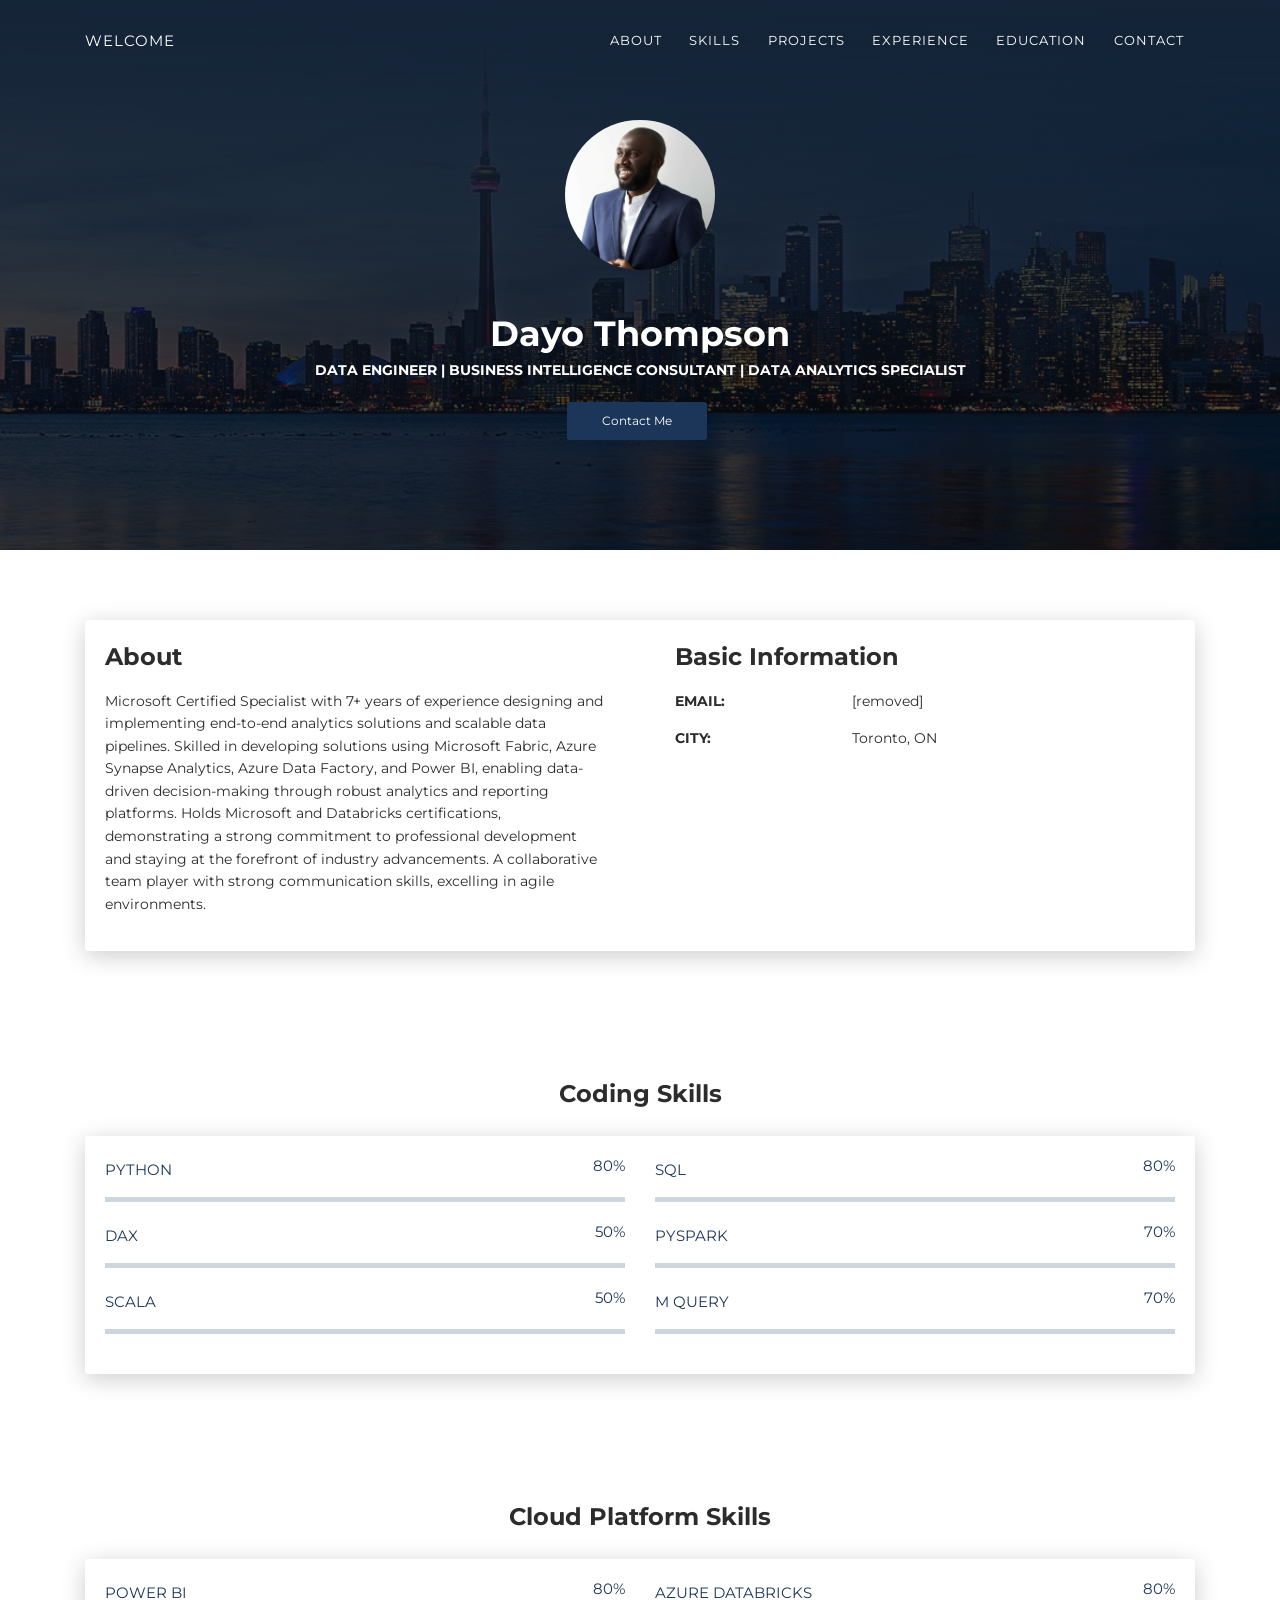
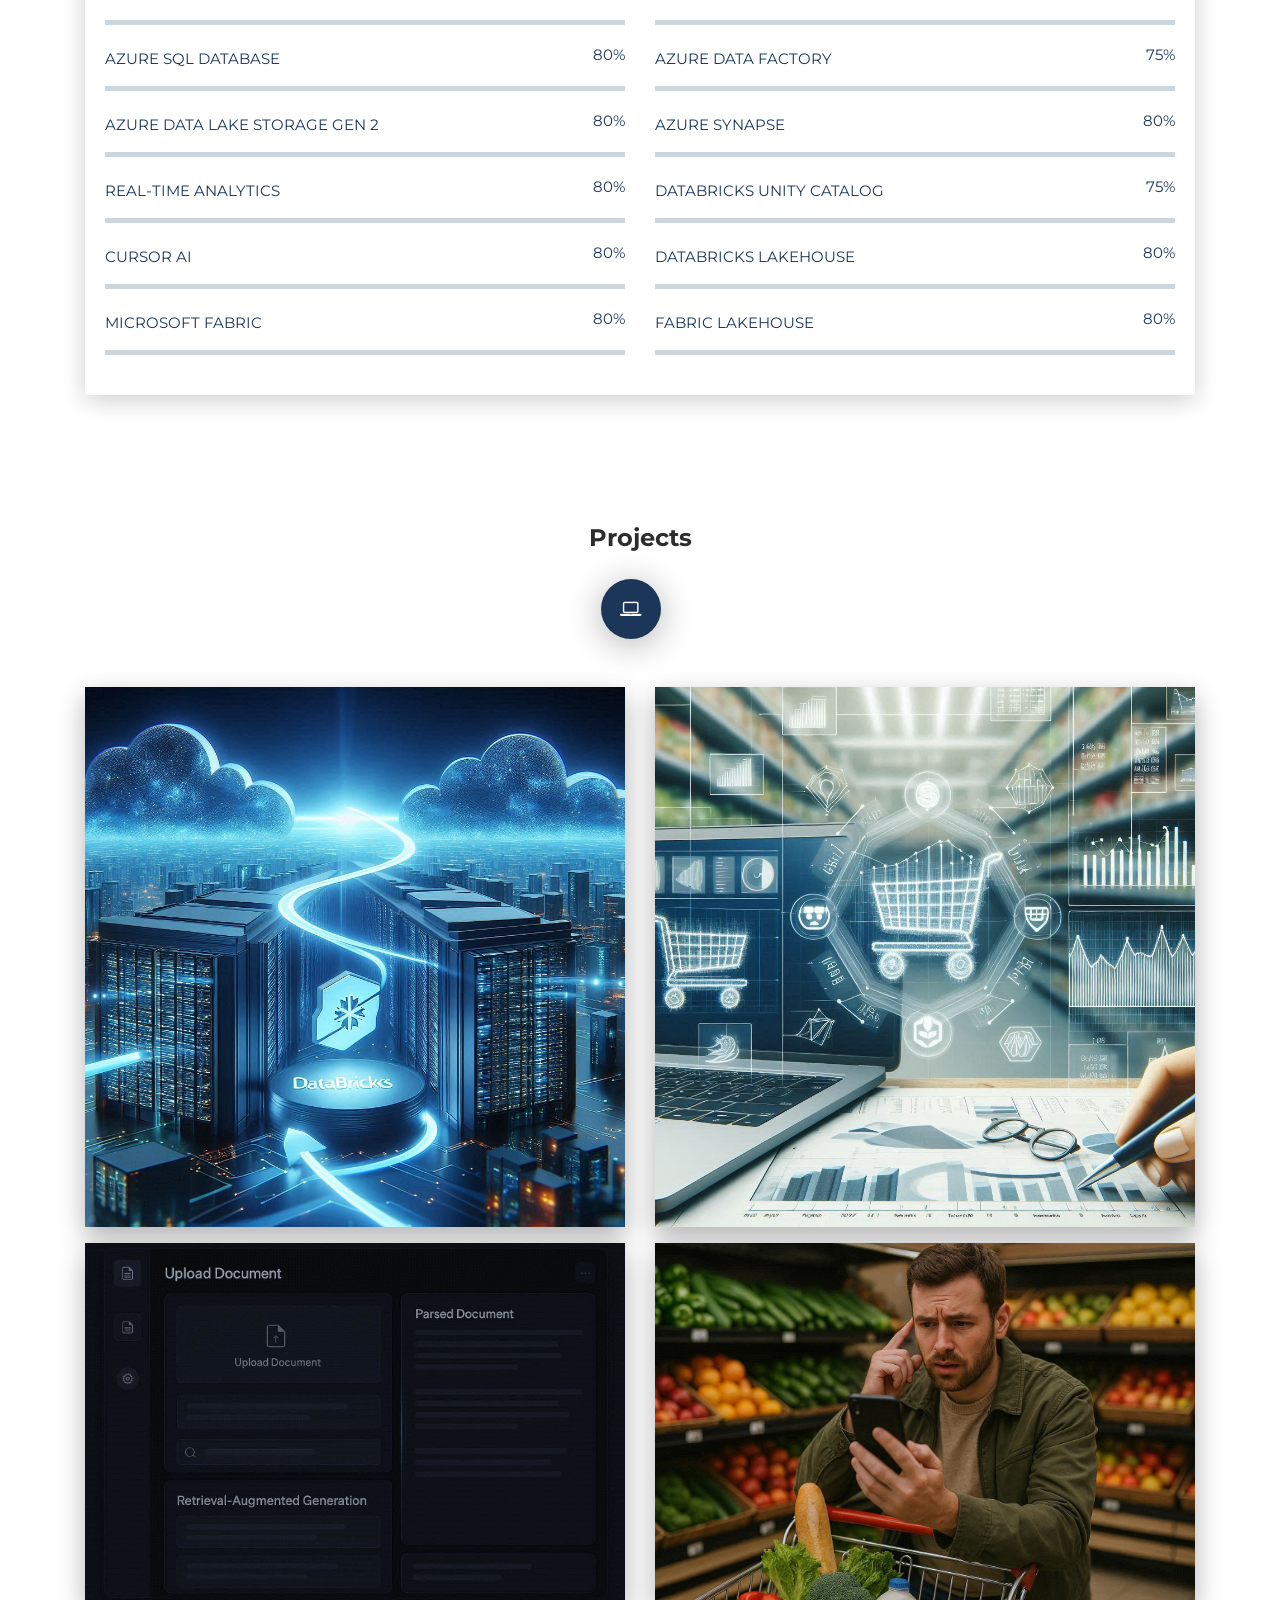
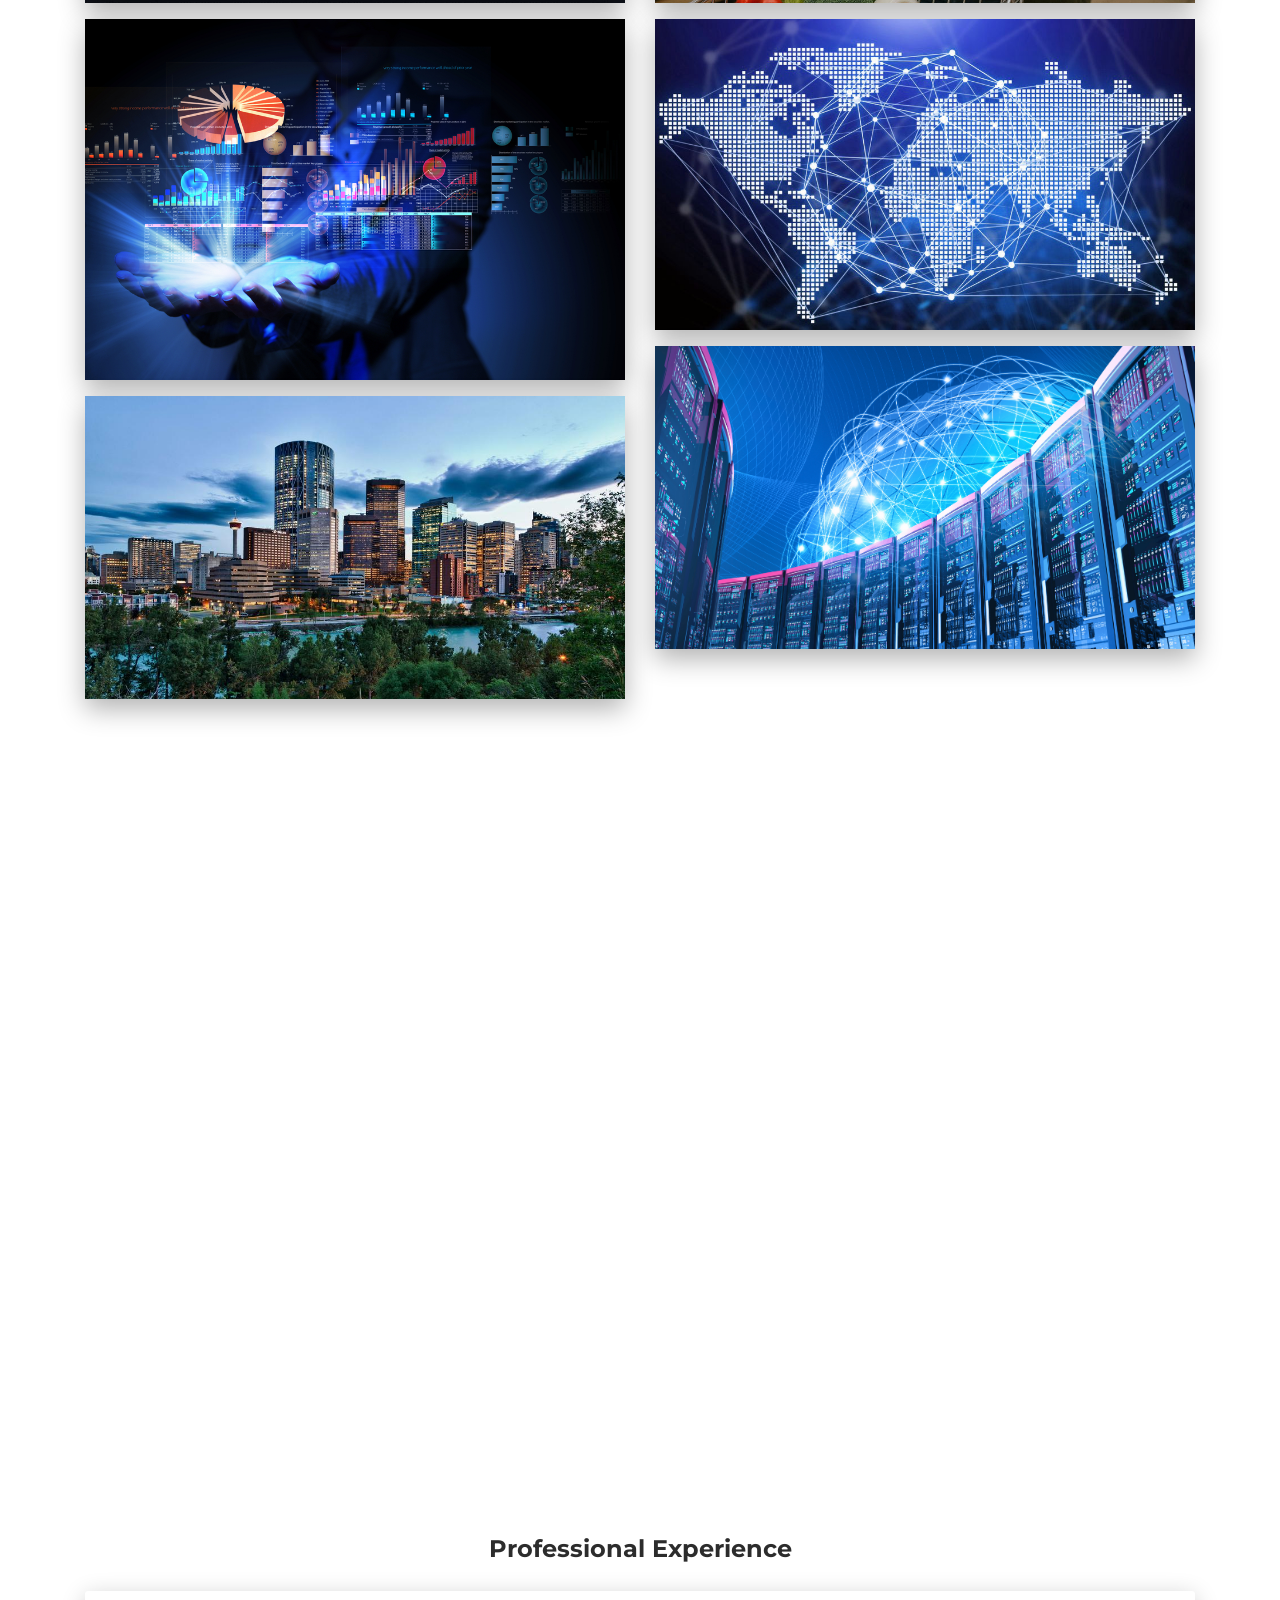
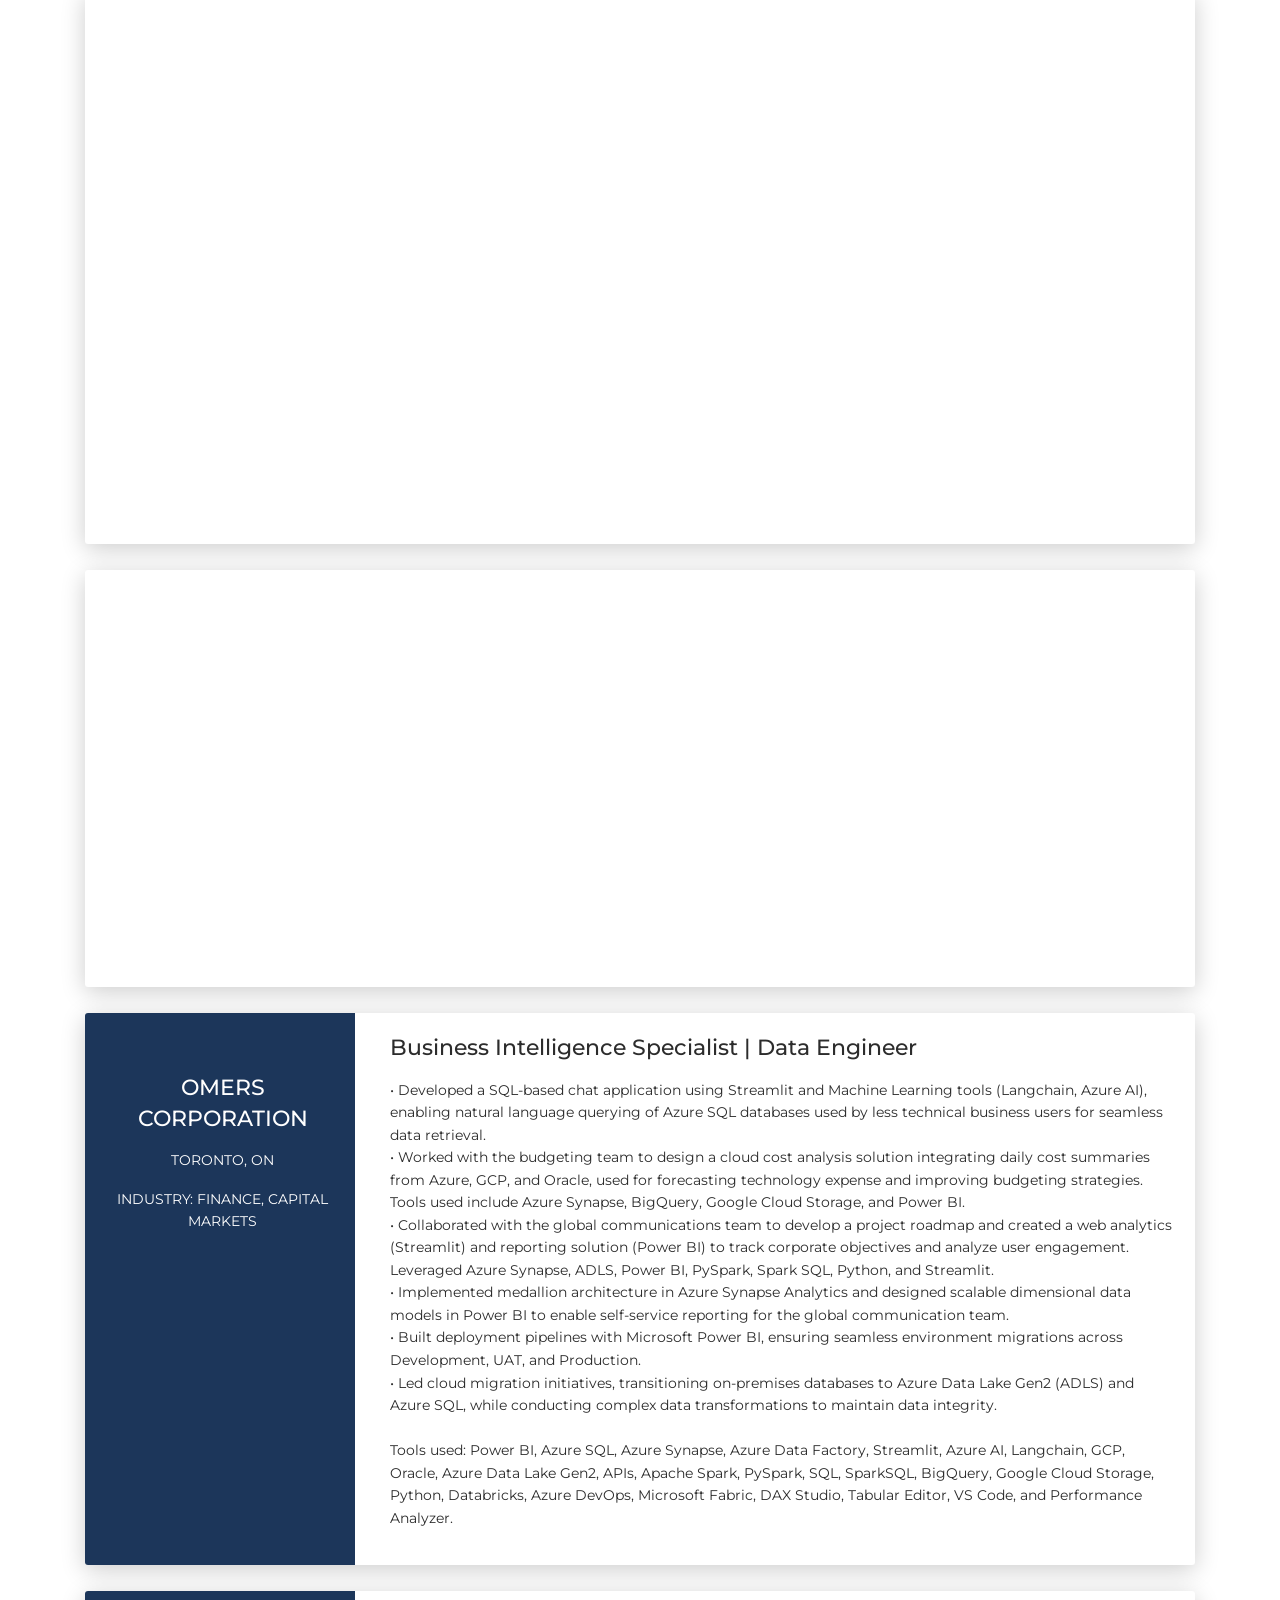
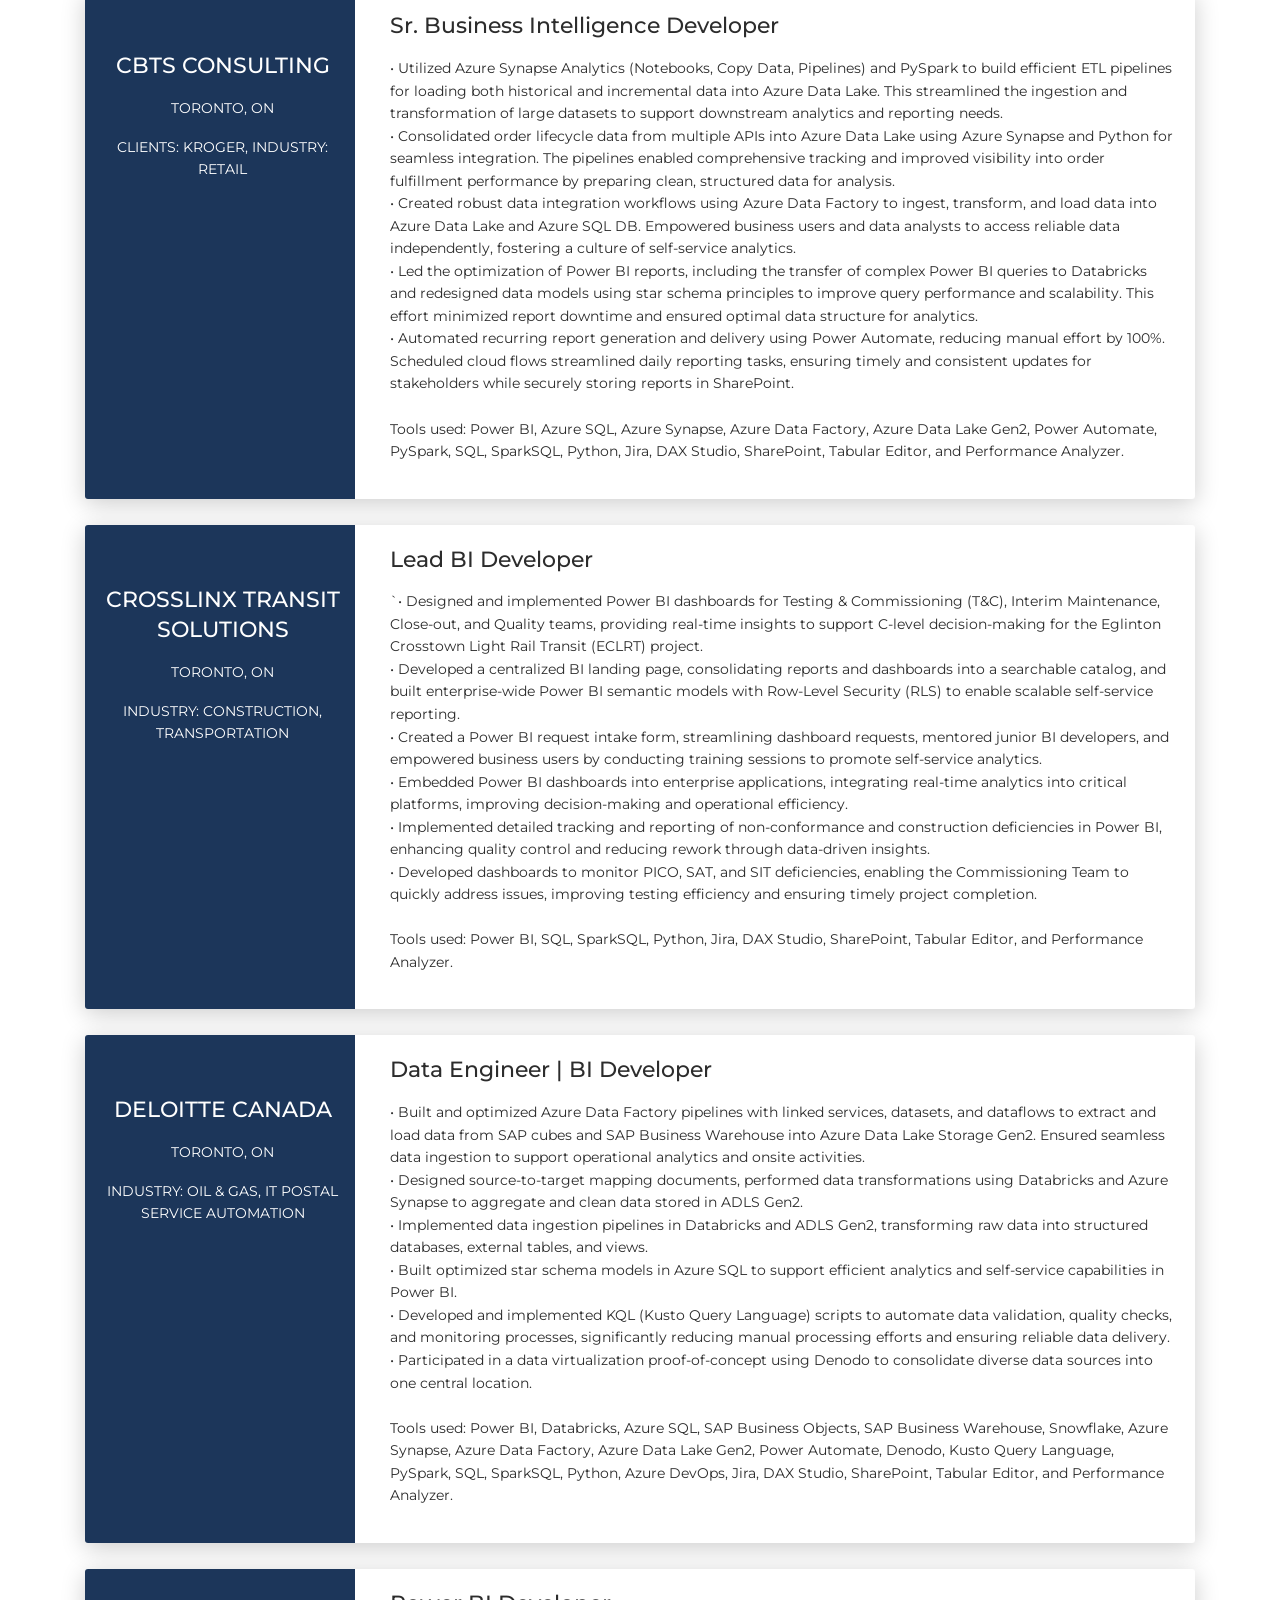
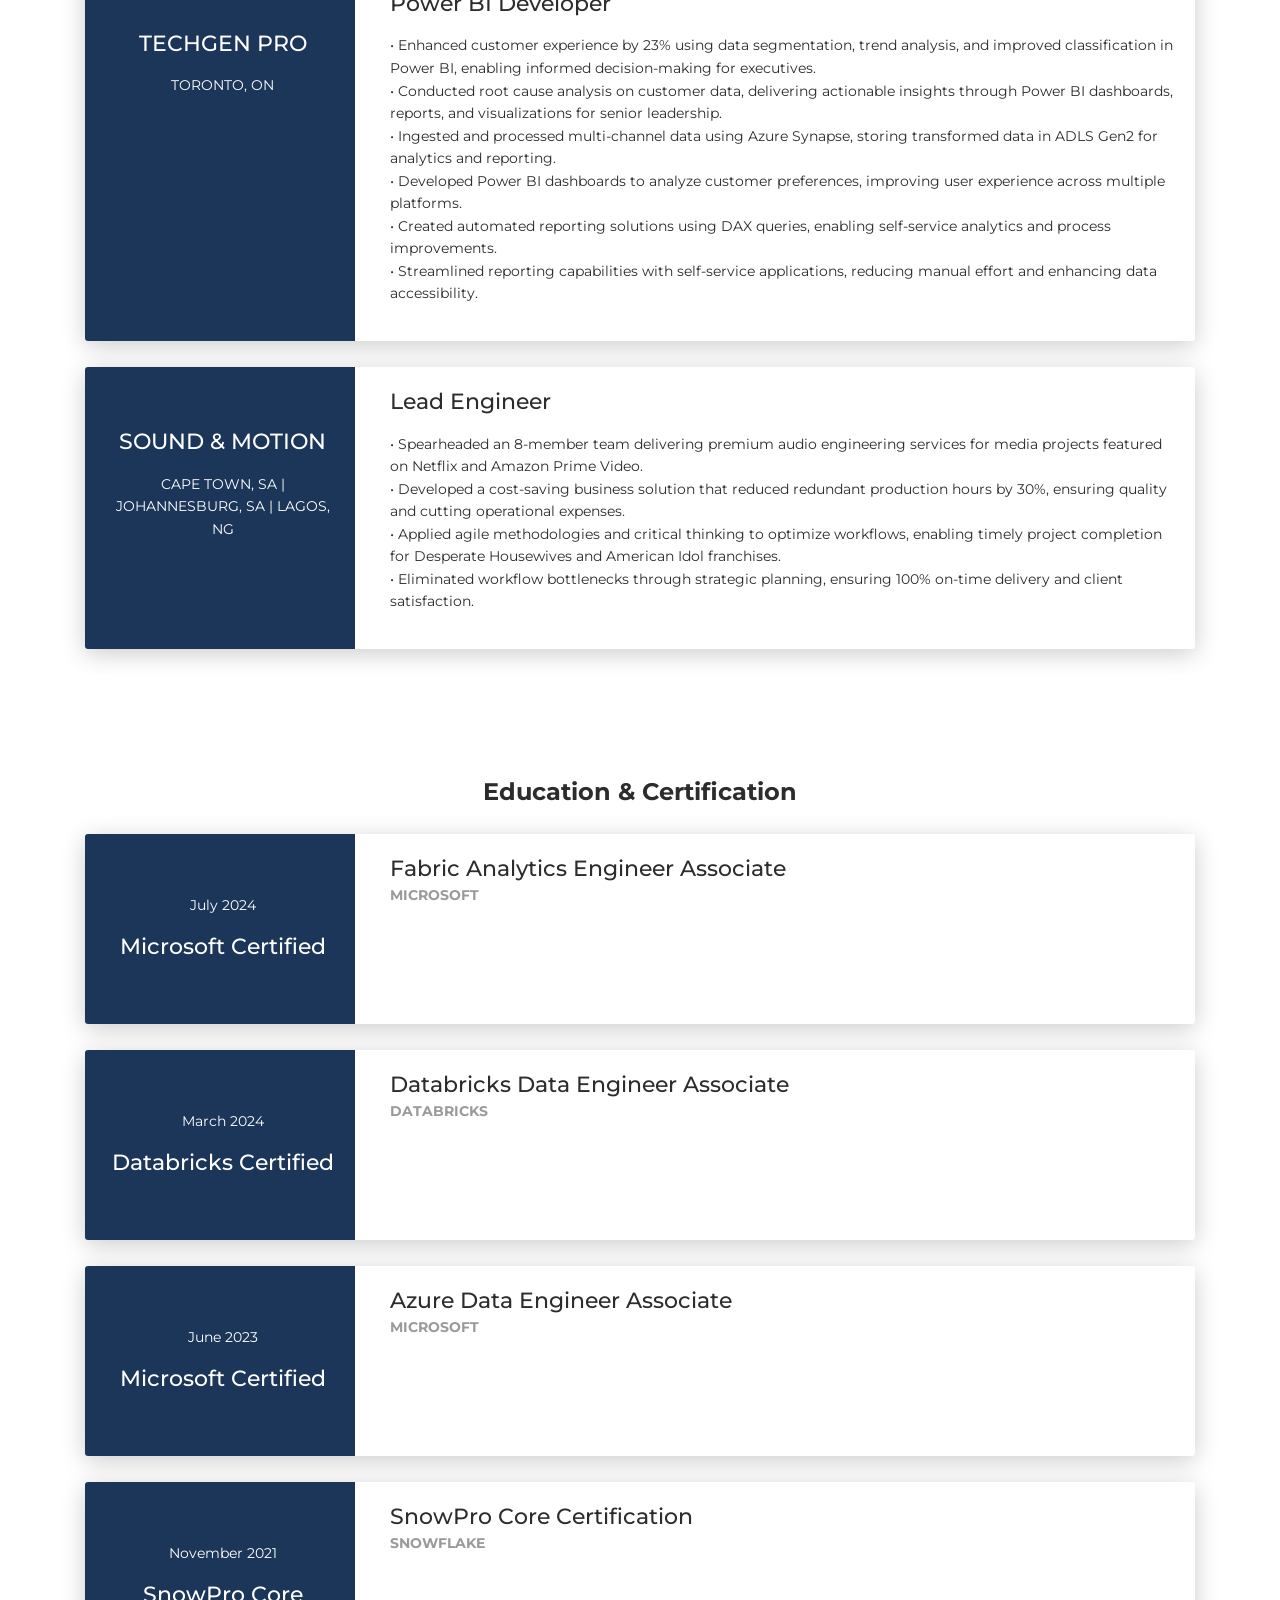
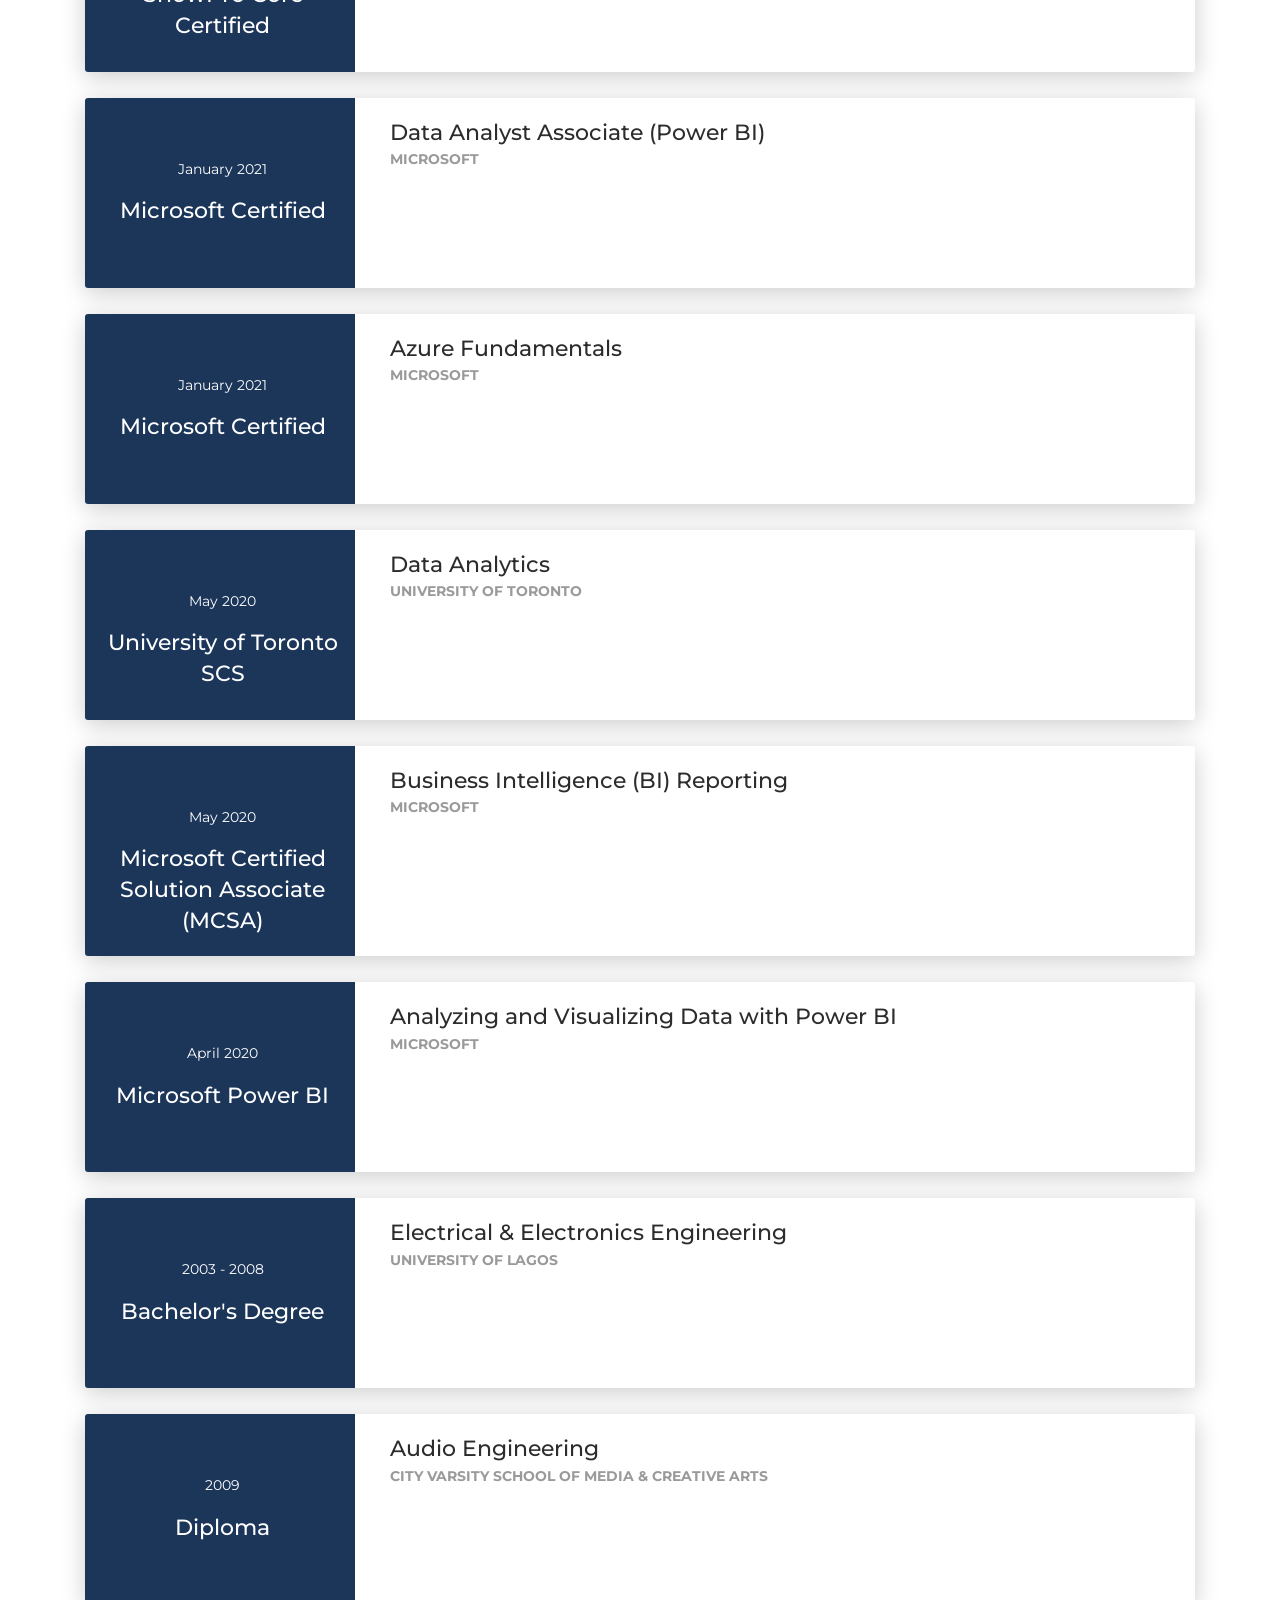
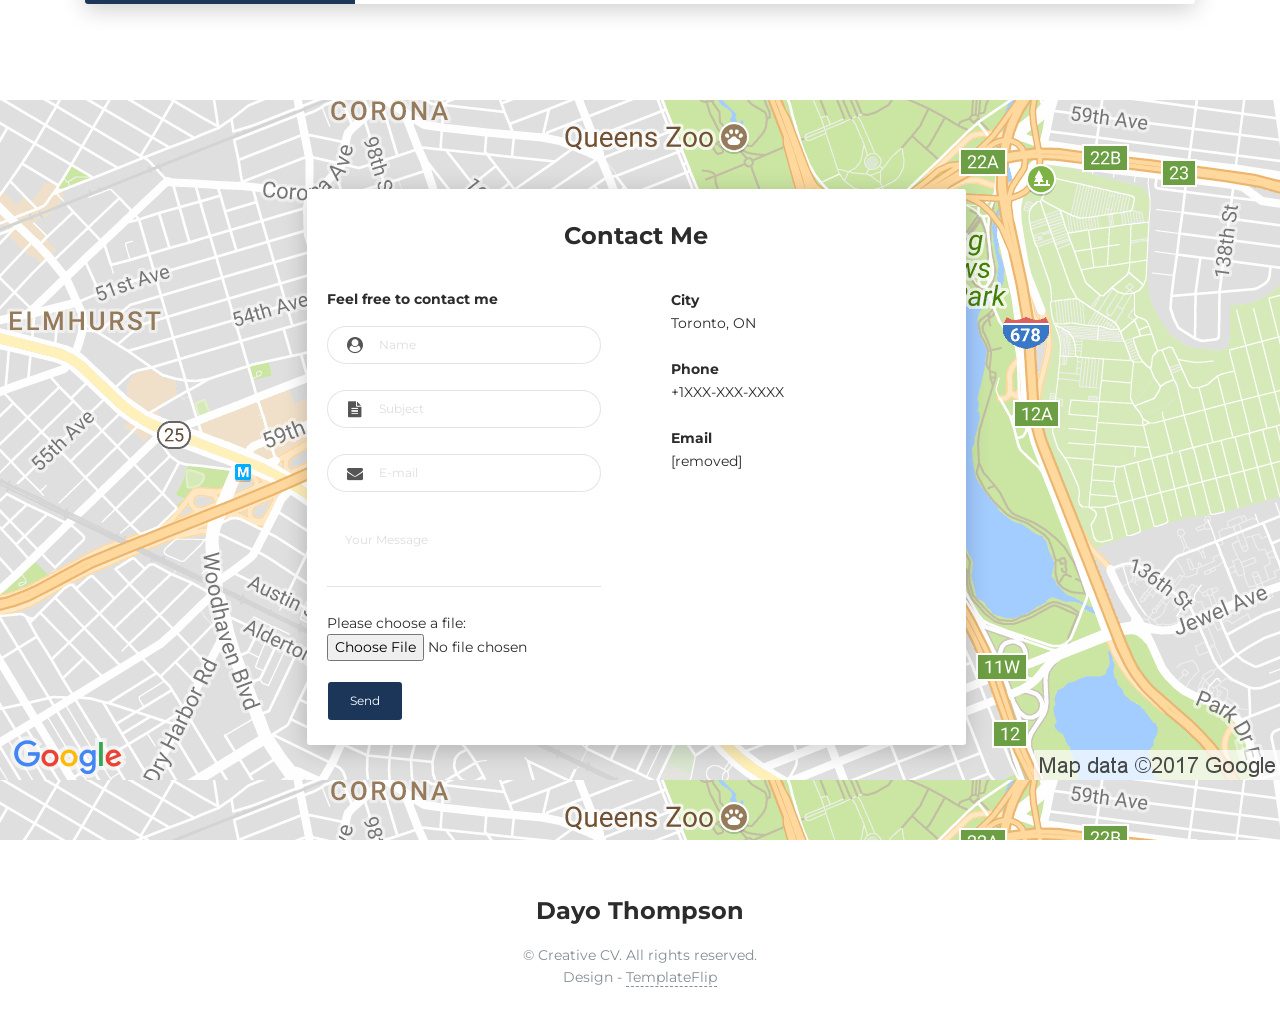
==== commit 9c1cc96f: "Update index.html" ====
--- a/index.html
+++ b/index.html
@@ -93,11 +93,11 @@
             <div class="h4 mt-0 title">Basic Information</div>
             <div class="row mt-3">
               <div class="col-sm-4"><strong class="text-uppercase">Email:</strong></div>
-              <div class="col-sm-8">dayo.thompson@yahoo.com</div>
+              <div class="col-sm-8">[removed]</div>
             </div>
 <!--            <div class="row mt-3">-->
 <!--              <div class="col-sm-4"><strong class="text-uppercase">Phone:</strong></div>-->
-<!--              <div class="col-sm-8">+1647-909-3296</div>-->
+<!--              <div class="col-sm-8">[removed]</div>-->
 <!--            </div>-->
             <div class="row mt-3">
               <div class="col-sm-4"><strong class="text-uppercase">City:</strong></div>
@@ -604,30 +604,30 @@
         </div>
       </div>
     </div>
-    <div class="card">
-      <div class="row">
-        <div class="col-md-3 bg-primary" data-aos="fade-right" data-aos-offset="50" data-aos-duration="500">
-          <div class="card-body cc-experience-header">
-<!--            <p>July 2017 - August 2019</p>-->
-            <div class="h5">EbonyLife TV</div>
-            <p>Lagos, NG</p>
-          </div>
-        </div>
-        <div class="col-md-9" data-aos="fade-left" data-aos-offset="50" data-aos-duration="500">
-          <div class="card-body">
-            <div class="h5">Business Intelligence Analyst</div>
-                <p>
-                  •	Collaborated with the development team to design database and data warehouse systems for strategic decision-making. <br>
-                  •	Wrote DAX queries for data aggregation, improving reporting solutions. <br>
-                  •	Published reports to Power BI Service and SharePoint Online for easy data access. <br>
-                  •	Created Power BI reports and dashboards to provide audience insights. <br>
-                  •	Enhanced marketing campaigns by delivering data-driven insights to stakeholders. <br>
-
-                </p>
-          </div>
-        </div>
-      </div>
-    </div>
+<!--    <div class="card">-->
+<!--      <div class="row">-->
+<!--        <div class="col-md-3 bg-primary" data-aos="fade-right" data-aos-offset="50" data-aos-duration="500">-->
+<!--          <div class="card-body cc-experience-header">-->
+<!--&lt;!&ndash;            <p>July 2017 - August 2019</p>&ndash;&gt;-->
+<!--            <div class="h5">EbonyLife TV</div>-->
+<!--            <p>Lagos, NG</p>-->
+<!--          </div>-->
+<!--        </div>-->
+<!--        <div class="col-md-9" data-aos="fade-left" data-aos-offset="50" data-aos-duration="500">-->
+<!--          <div class="card-body">-->
+<!--            <div class="h5">Business Intelligence Analyst</div>-->
+<!--                <p>-->
+<!--                  •	Collaborated with the development team to design database and data warehouse systems for strategic decision-making. <br>-->
+<!--                  •	Wrote DAX queries for data aggregation, improving reporting solutions. <br>-->
+<!--                  •	Published reports to Power BI Service and SharePoint Online for easy data access. <br>-->
+<!--                  •	Created Power BI reports and dashboards to provide audience insights. <br>-->
+<!--                  •	Enhanced marketing campaigns by delivering data-driven insights to stakeholders. <br>-->
+
+<!--                </p>-->
+<!--          </div>-->
+<!--        </div>-->
+<!--      </div>-->
+<!--    </div>-->
     <div class="card">
       <div class="row">
         <div class="col-md-3 bg-primary" data-aos="fade-right" data-aos-offset="50" data-aos-duration="500">
@@ -911,7 +911,7 @@
                     <p class="mb-0"><strong>Phone</strong></p>
                     <p class="pb-2">+1XXX-XXX-XXXX</p>
                     <p class="mb-0"><strong>Email</strong></p>
-                    <p>dayo.thompson@yahoo.com</p>
+                    <p>[removed]</p>
                   </div>
                 </div>
               </div>
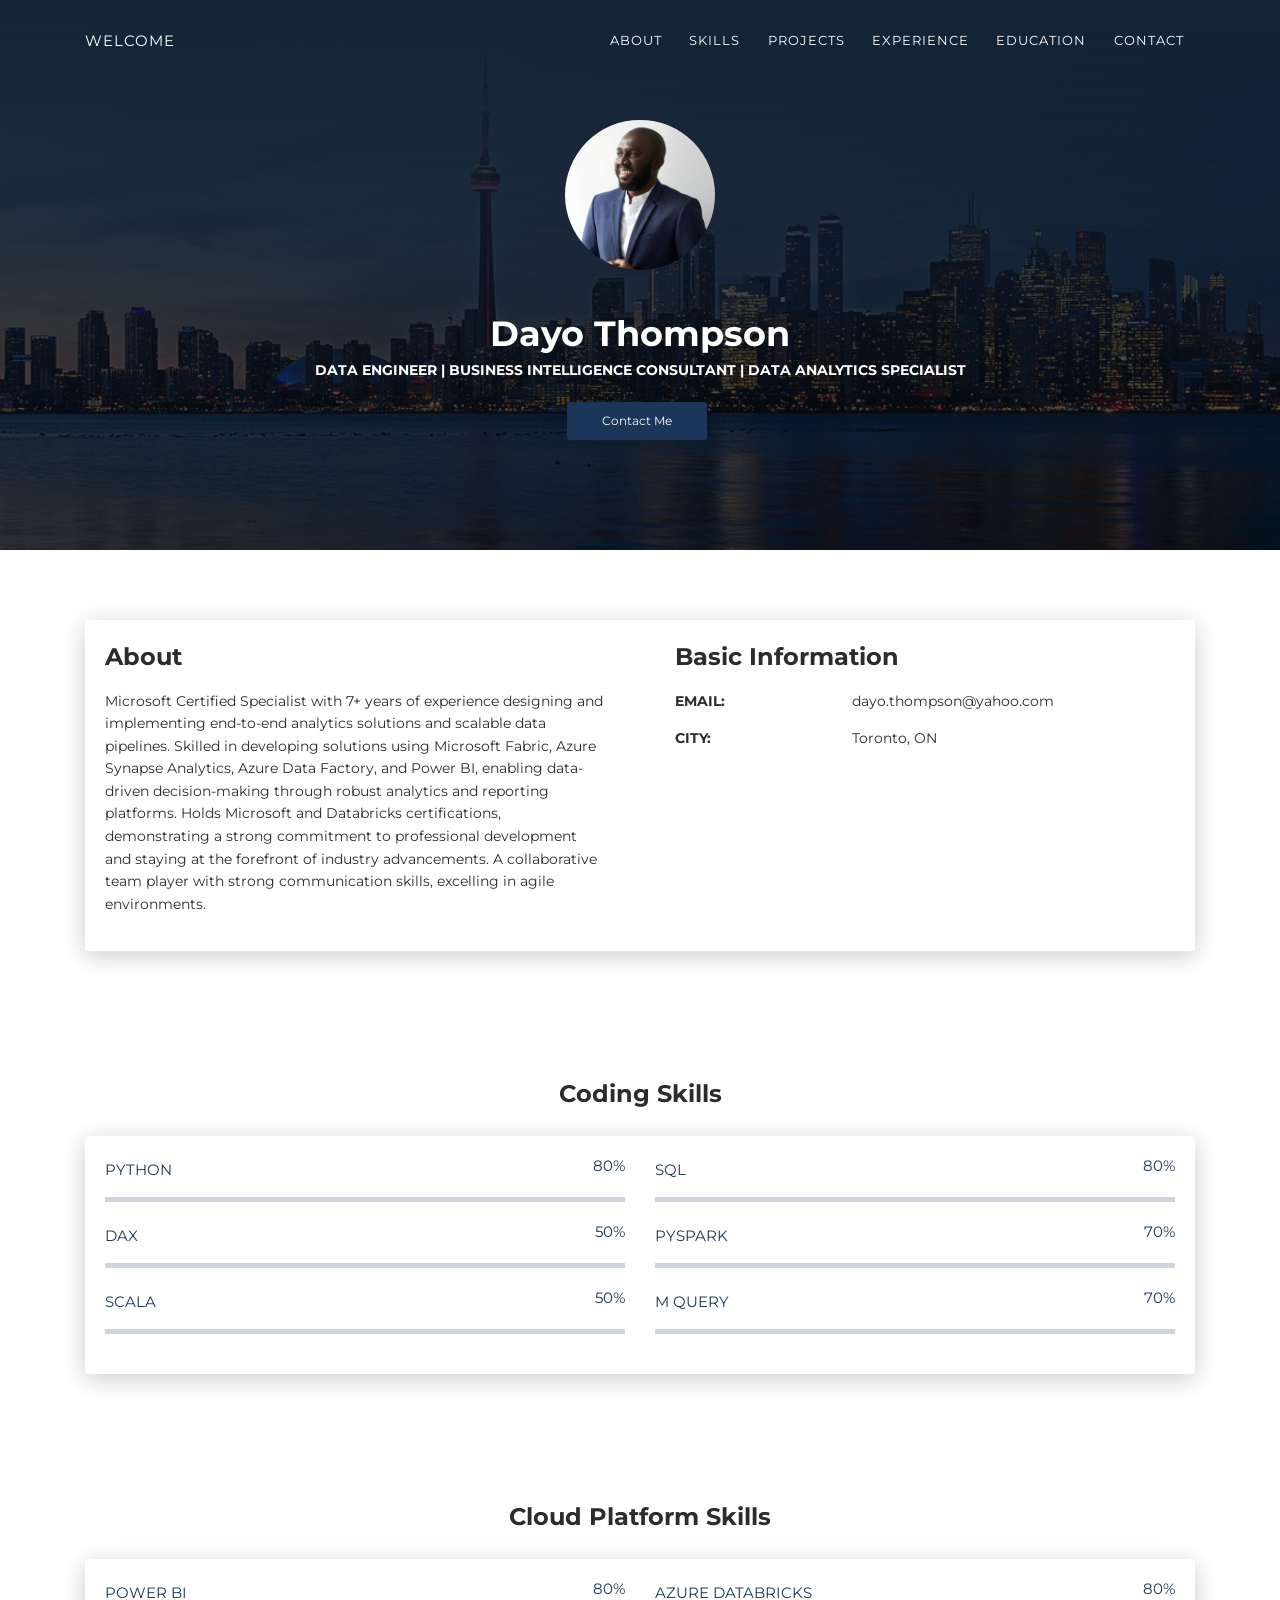
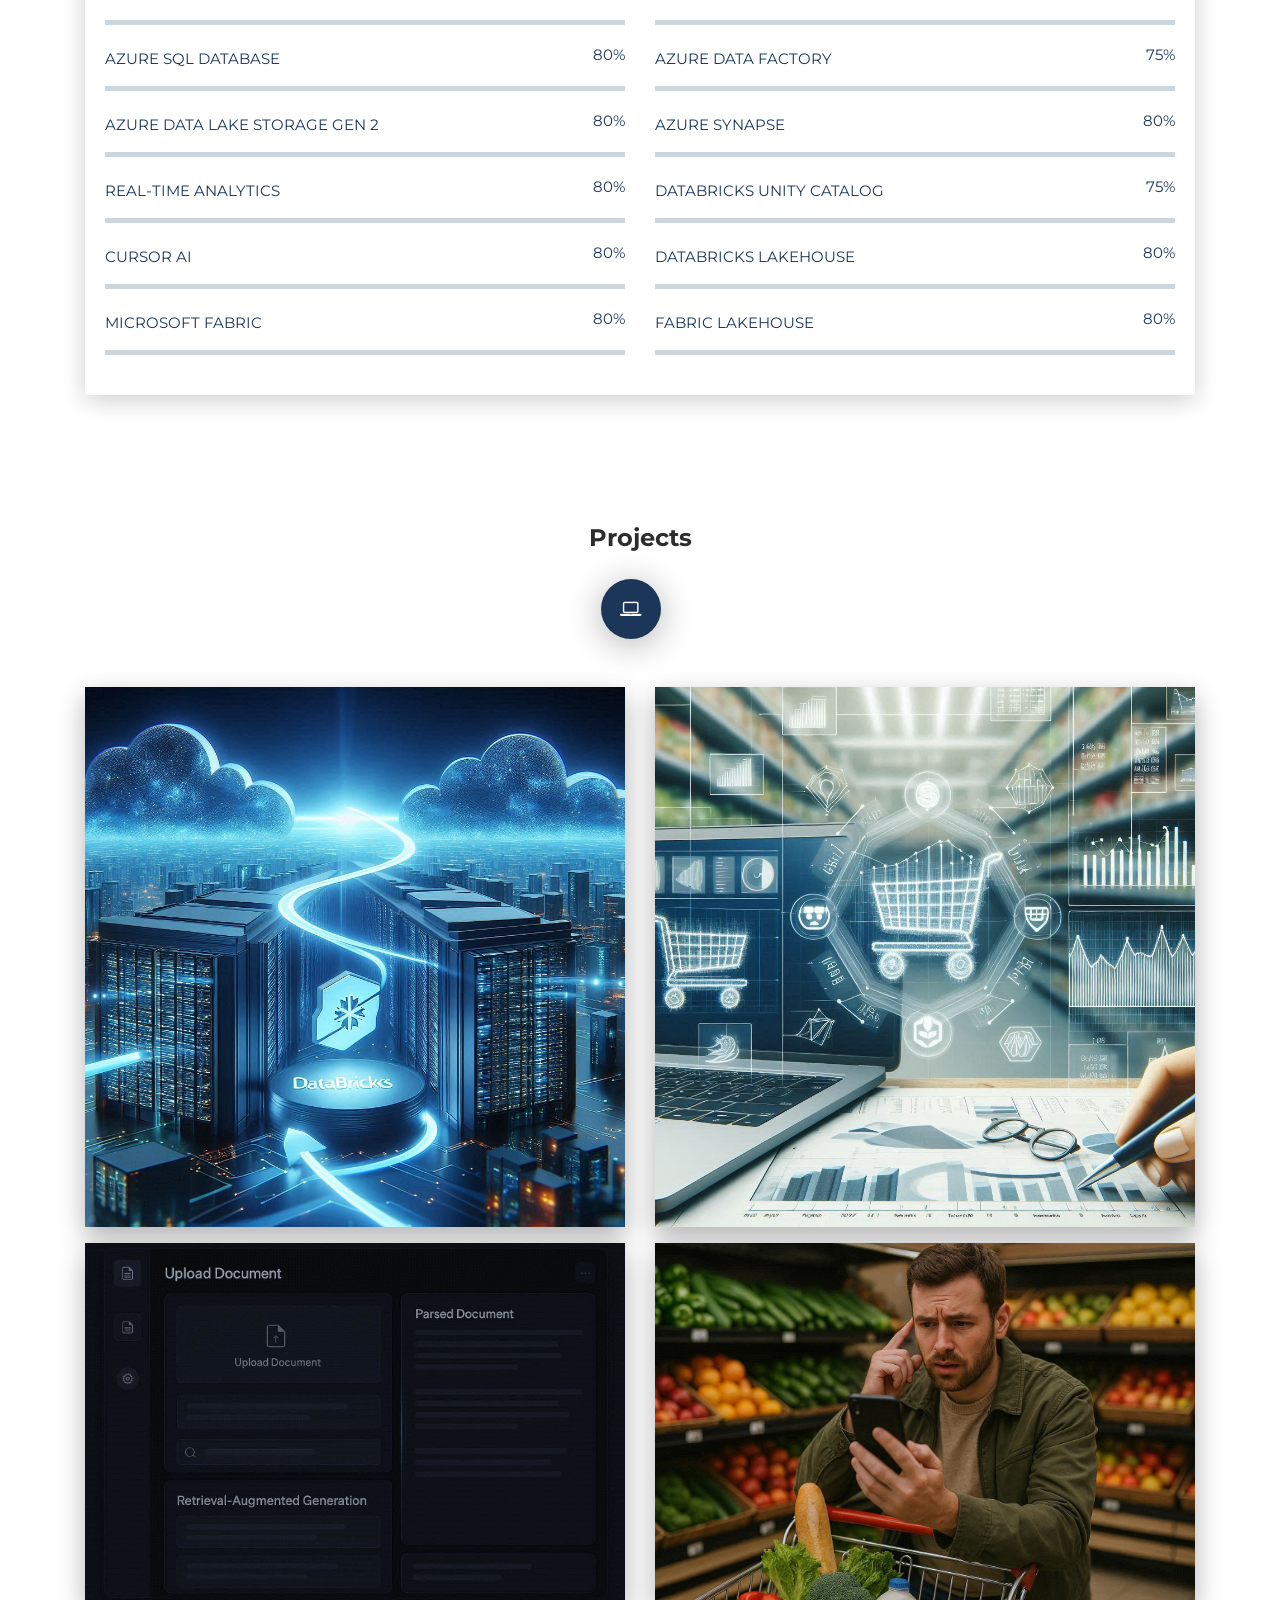
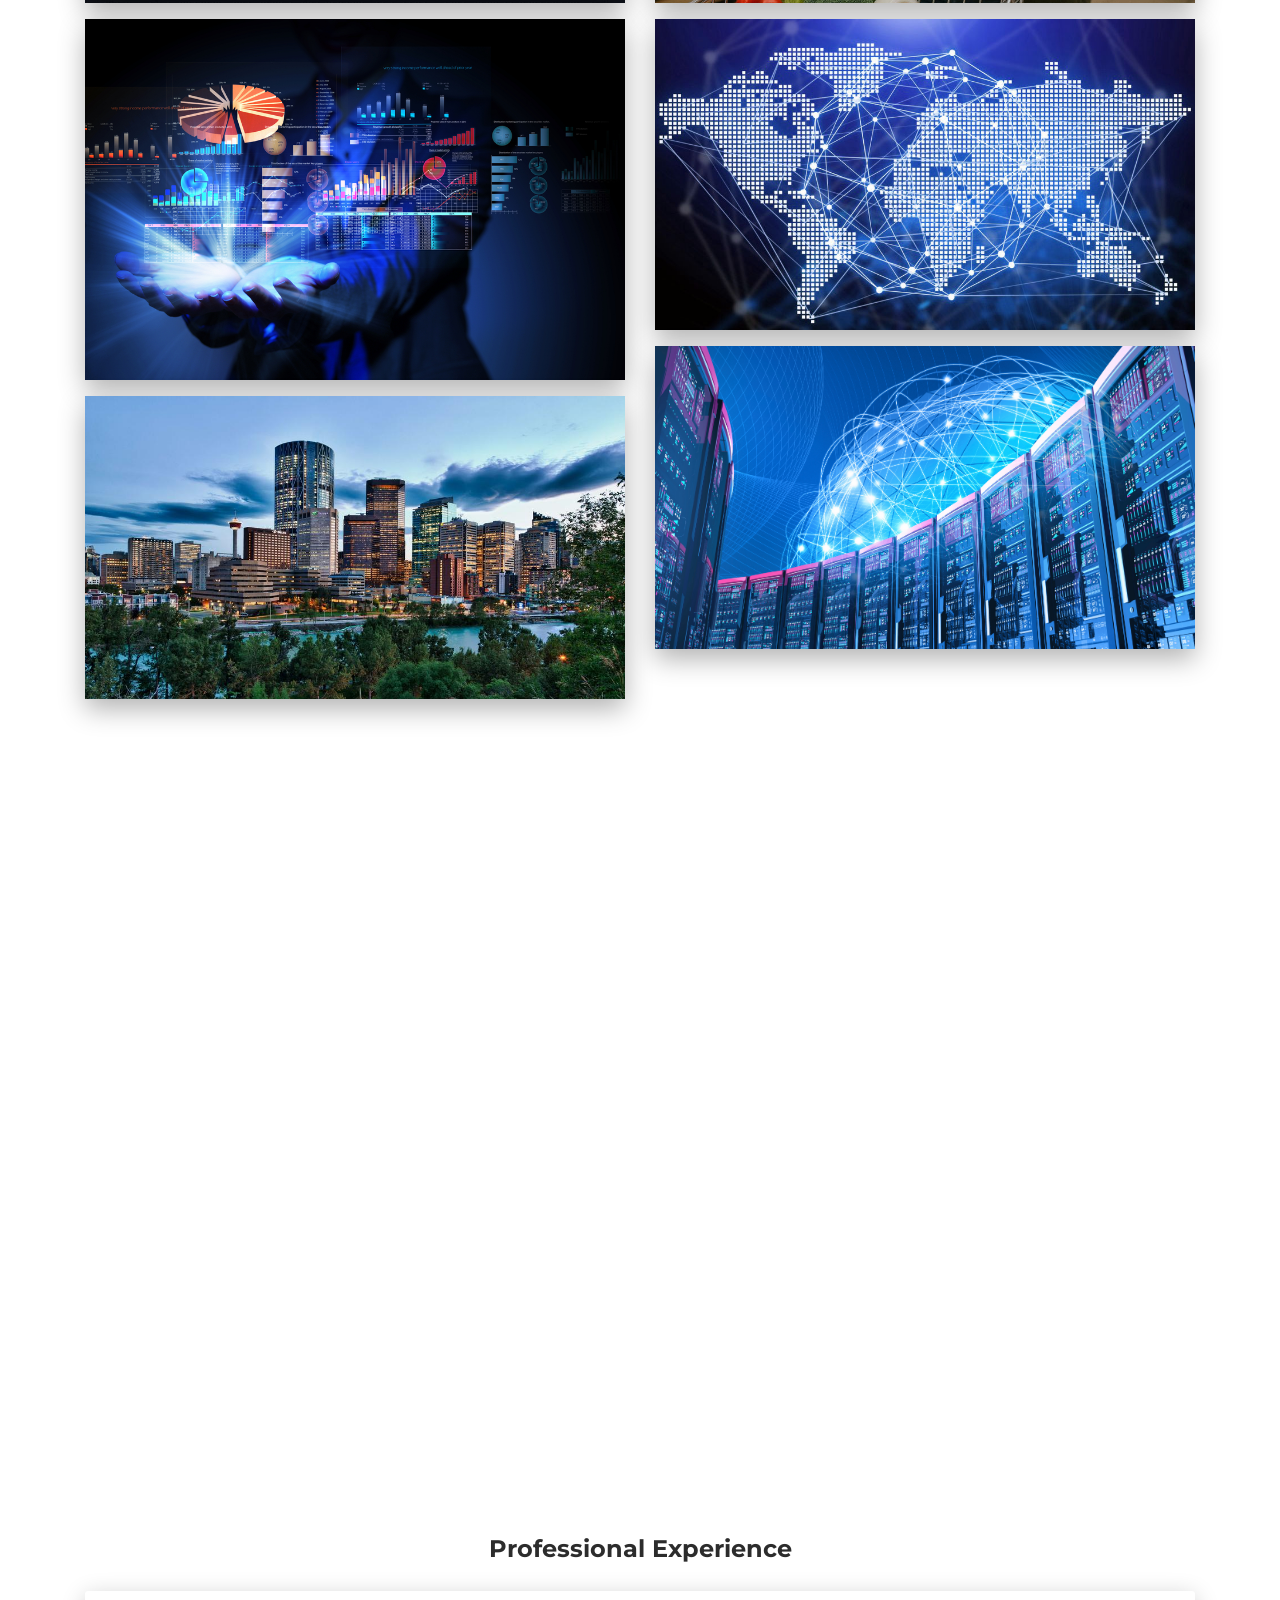
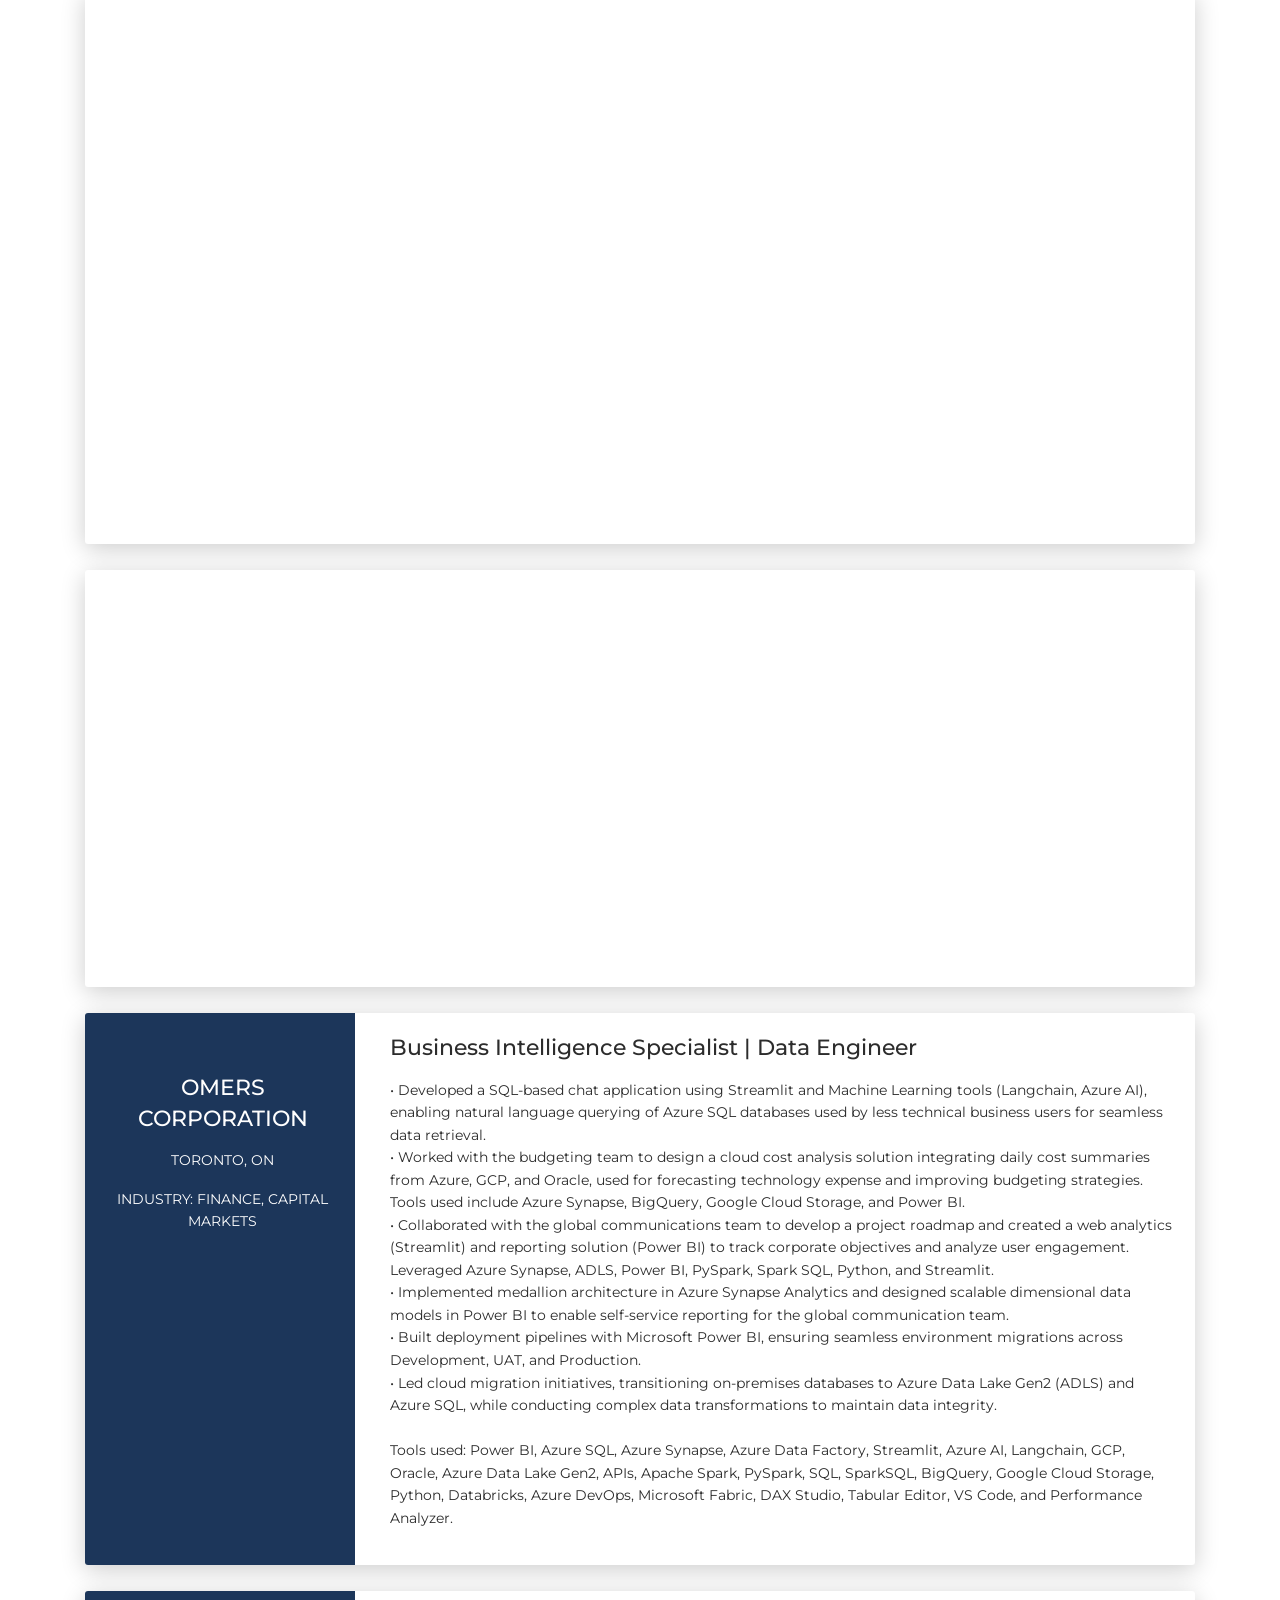
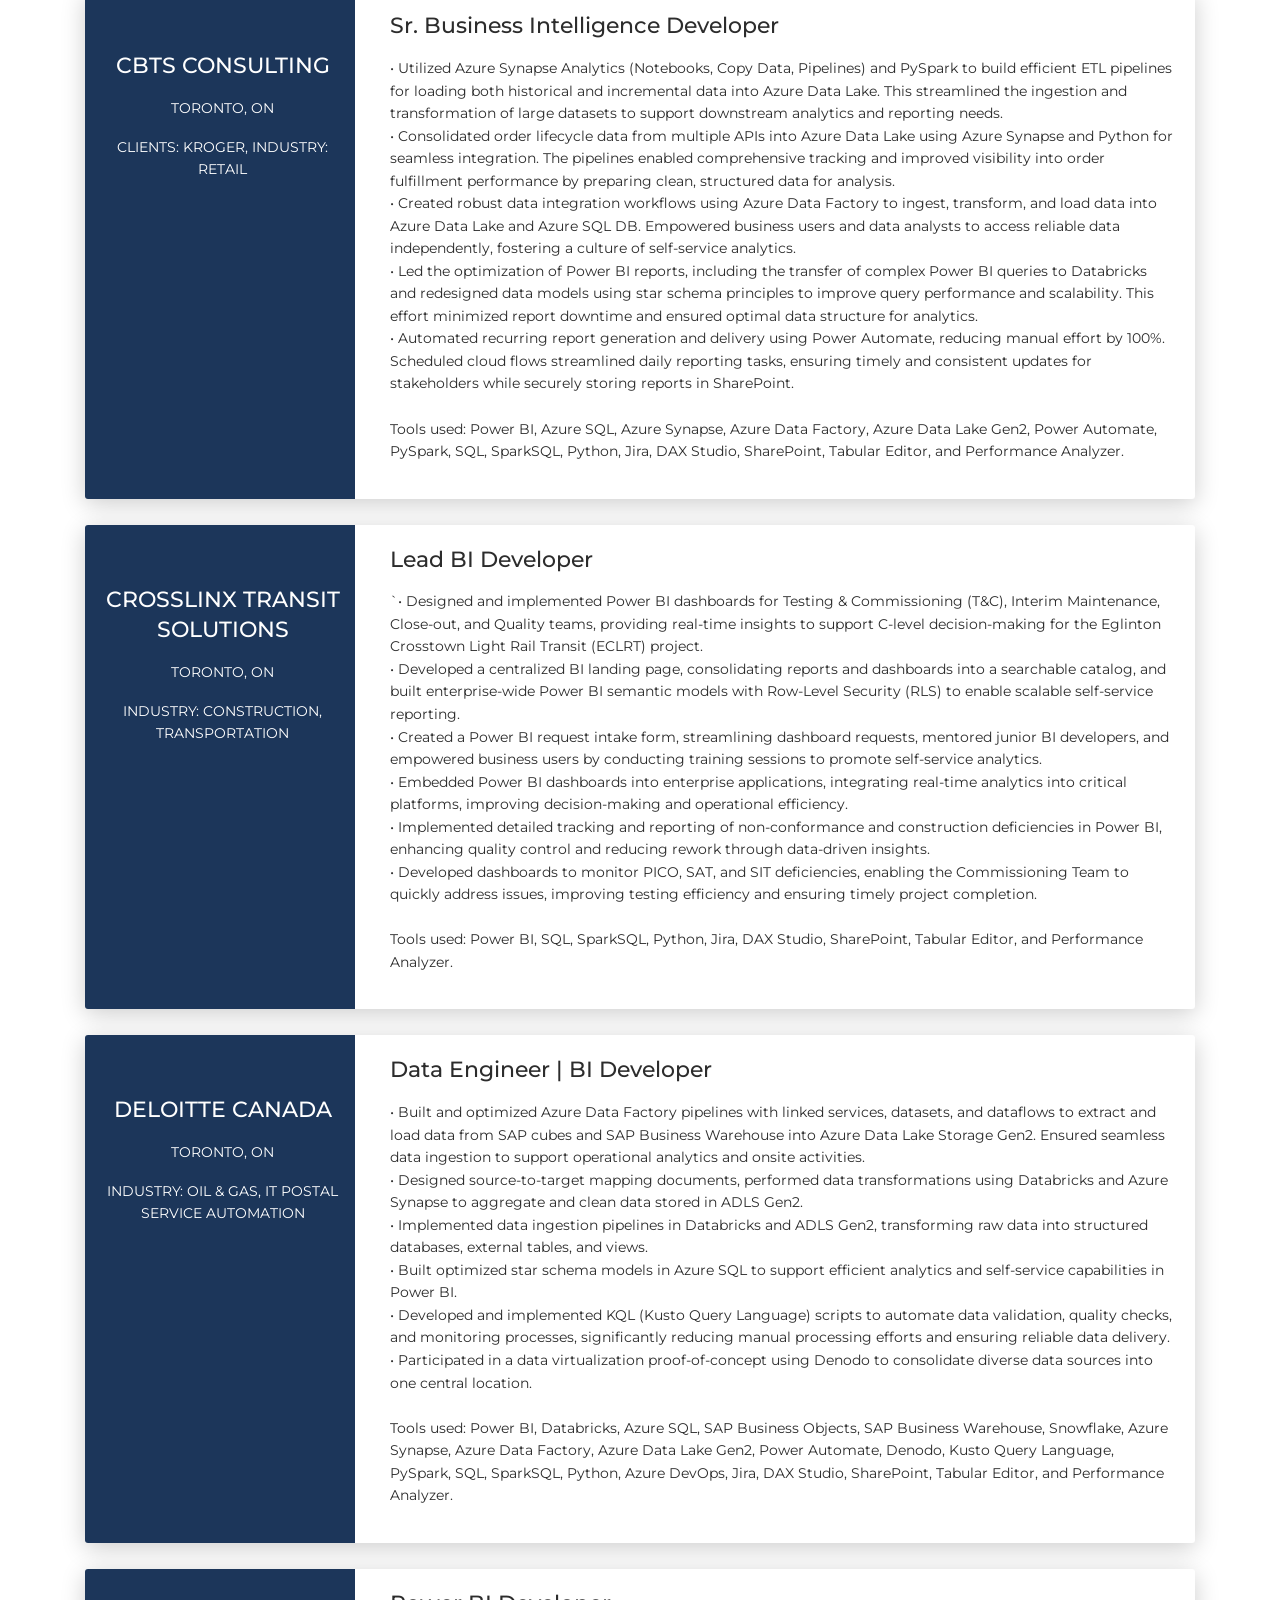
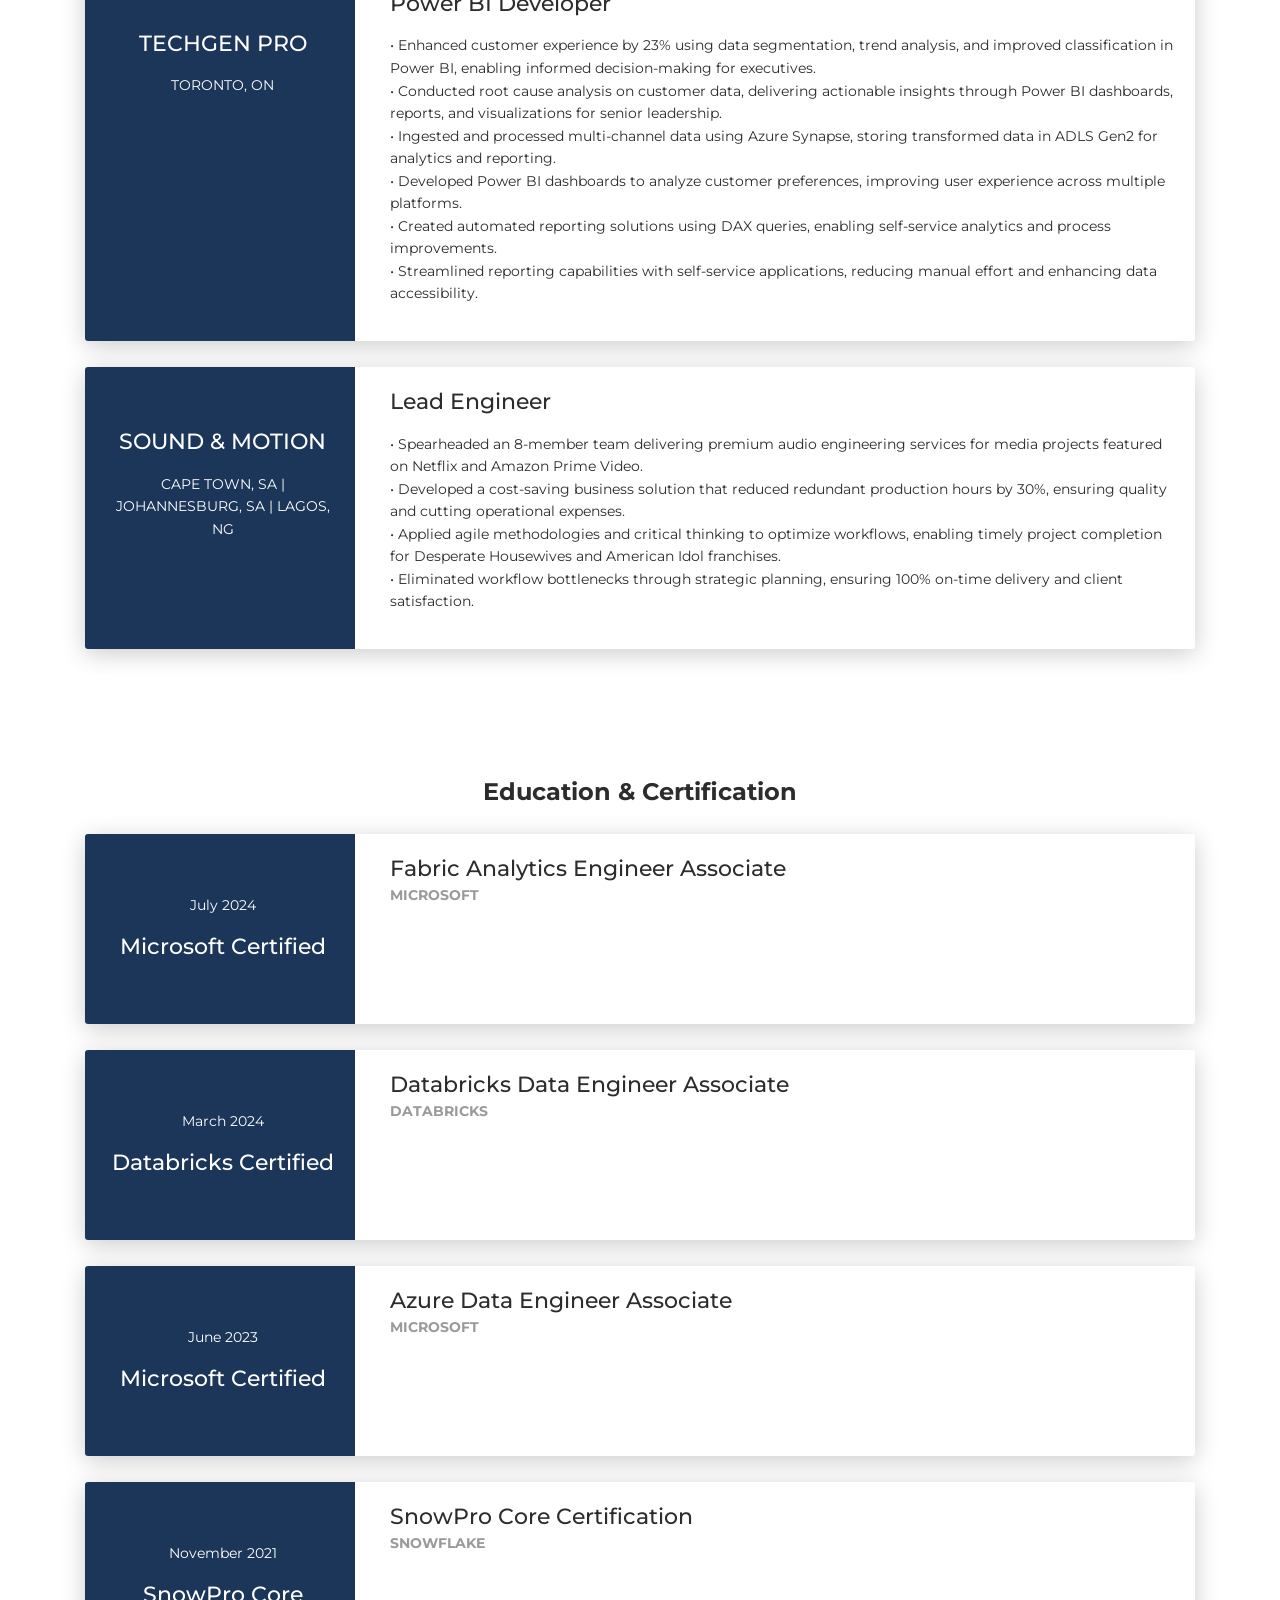
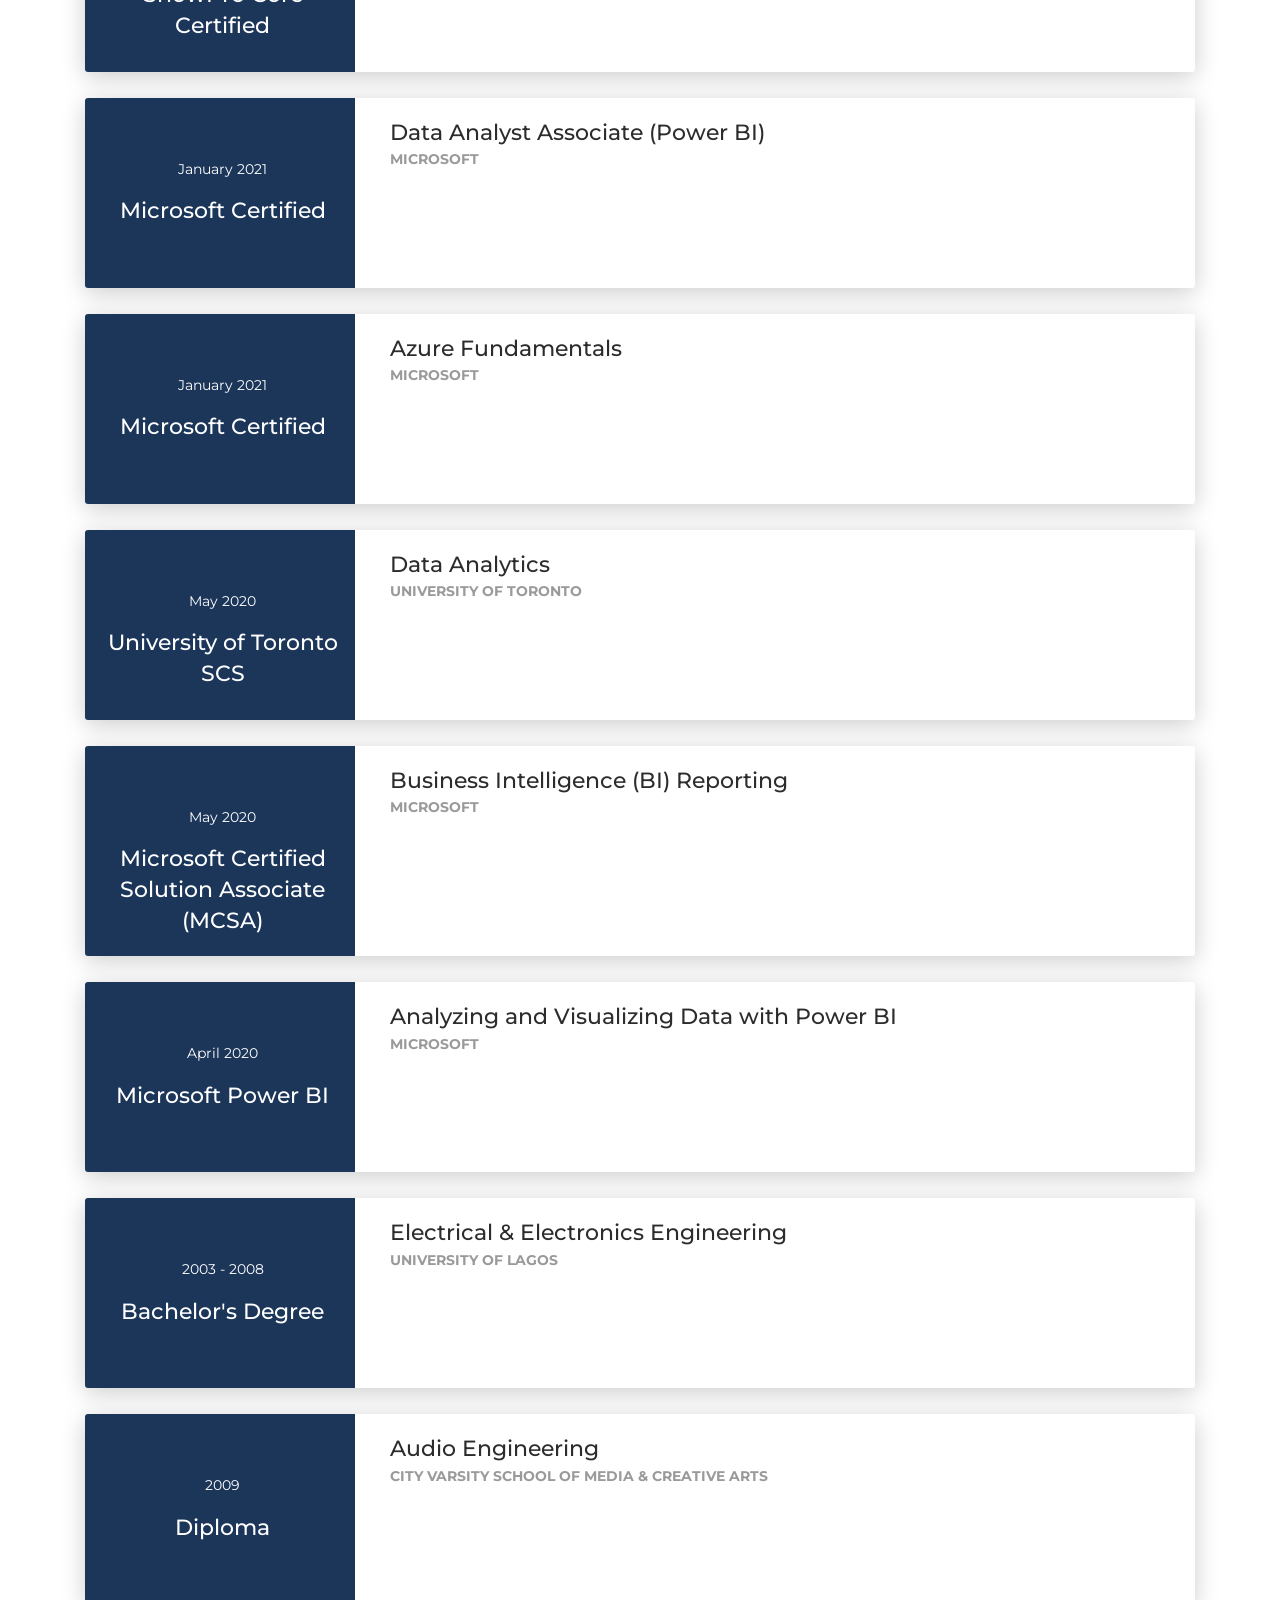
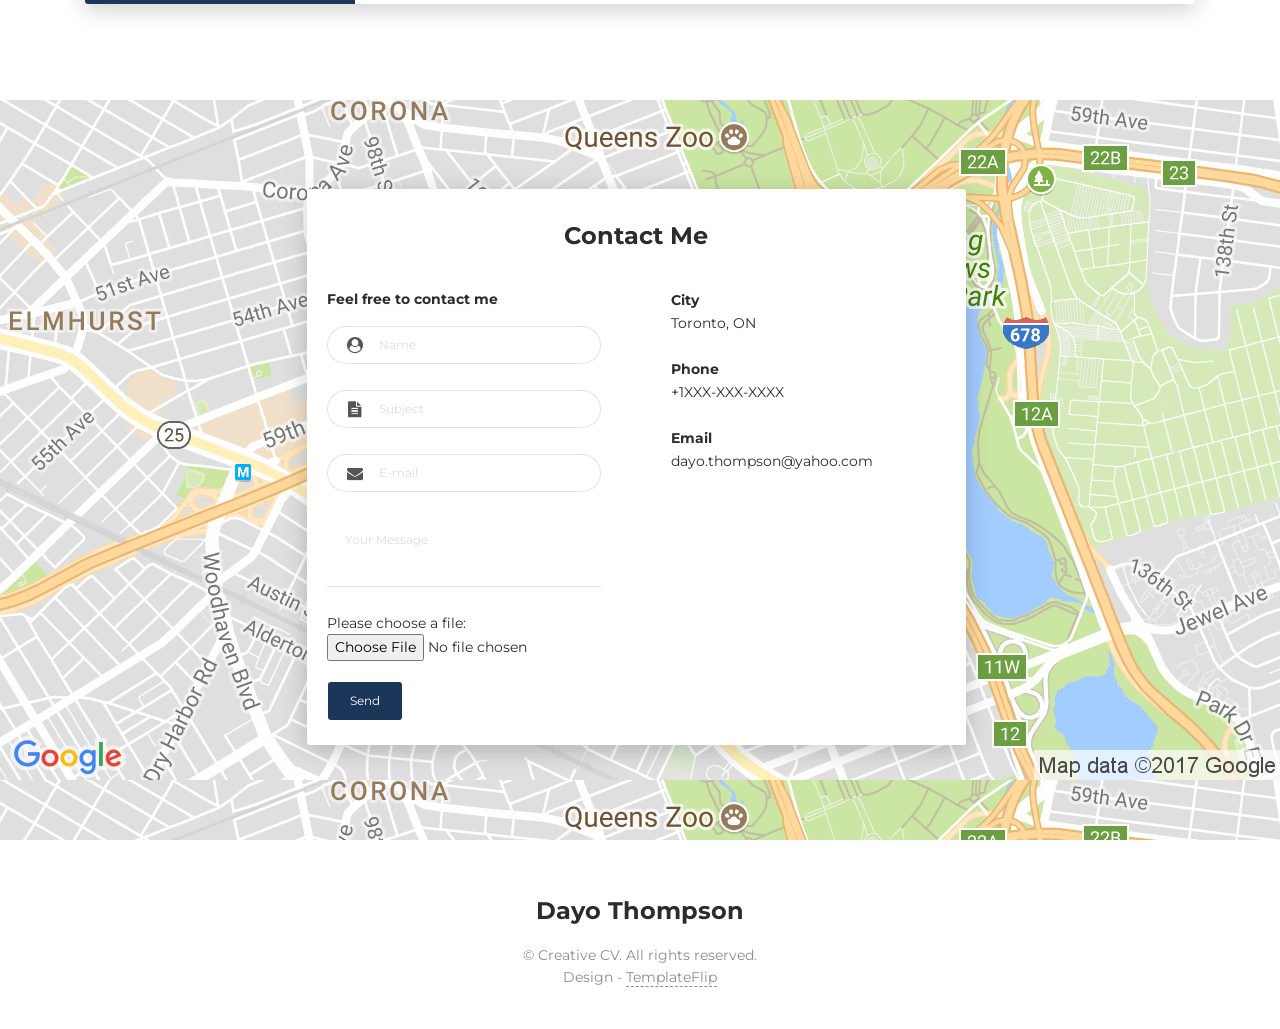
==== commit b3c69727: "Update index.html" ====
--- a/index.html
+++ b/index.html
@@ -93,11 +93,11 @@
             <div class="h4 mt-0 title">Basic Information</div>
             <div class="row mt-3">
               <div class="col-sm-4"><strong class="text-uppercase">Email:</strong></div>
-              <div class="col-sm-8">[removed]</div>
+              <div class="col-sm-8">dayo.thompson@yahoo.com</div>
             </div>
 <!--            <div class="row mt-3">-->
 <!--              <div class="col-sm-4"><strong class="text-uppercase">Phone:</strong></div>-->
-<!--              <div class="col-sm-8">[removed]</div>-->
+<!--              <div class="col-sm-8">+1647-909-3296</div>-->
 <!--            </div>-->
             <div class="row mt-3">
               <div class="col-sm-4"><strong class="text-uppercase">City:</strong></div>
@@ -911,7 +911,7 @@
                     <p class="mb-0"><strong>Phone</strong></p>
                     <p class="pb-2">+1XXX-XXX-XXXX</p>
                     <p class="mb-0"><strong>Email</strong></p>
-                    <p>[removed]</p>
+                    <p>dayo.thompson@yahoo.com</p>
                   </div>
                 </div>
               </div>
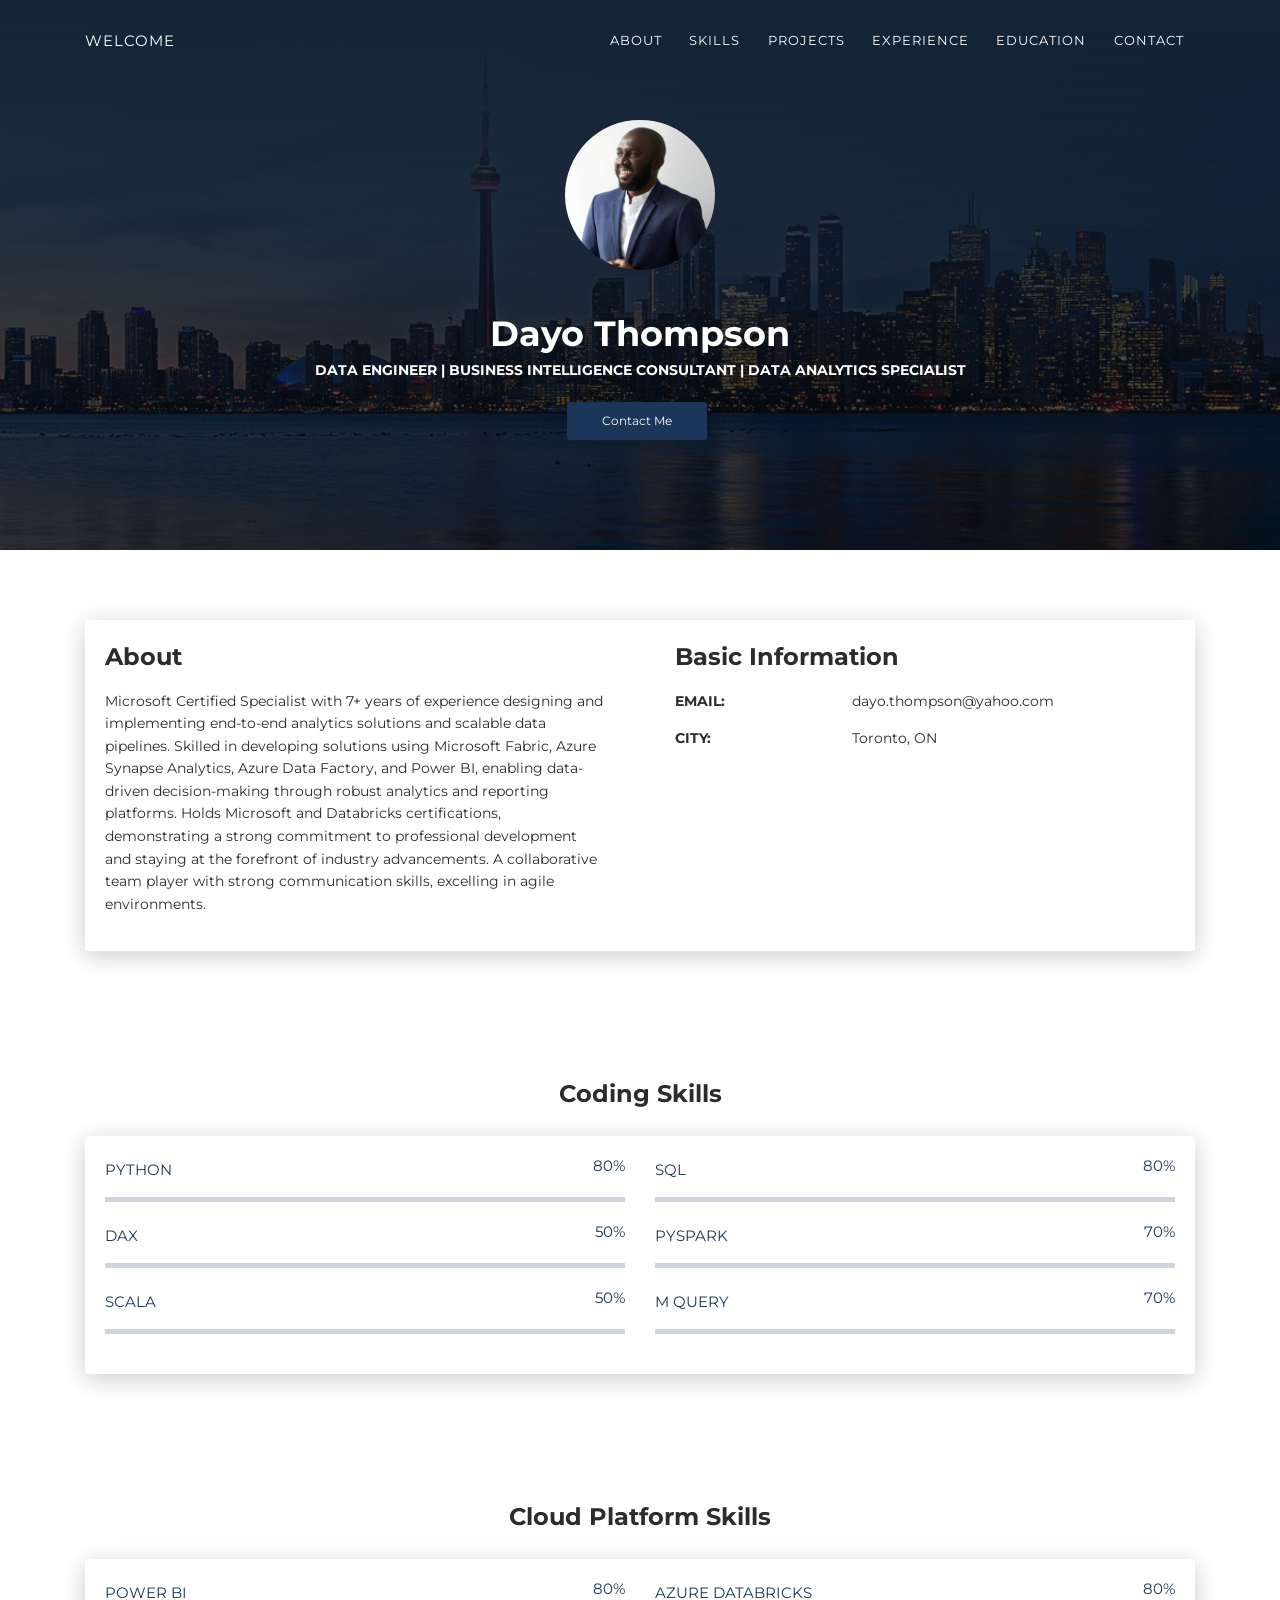
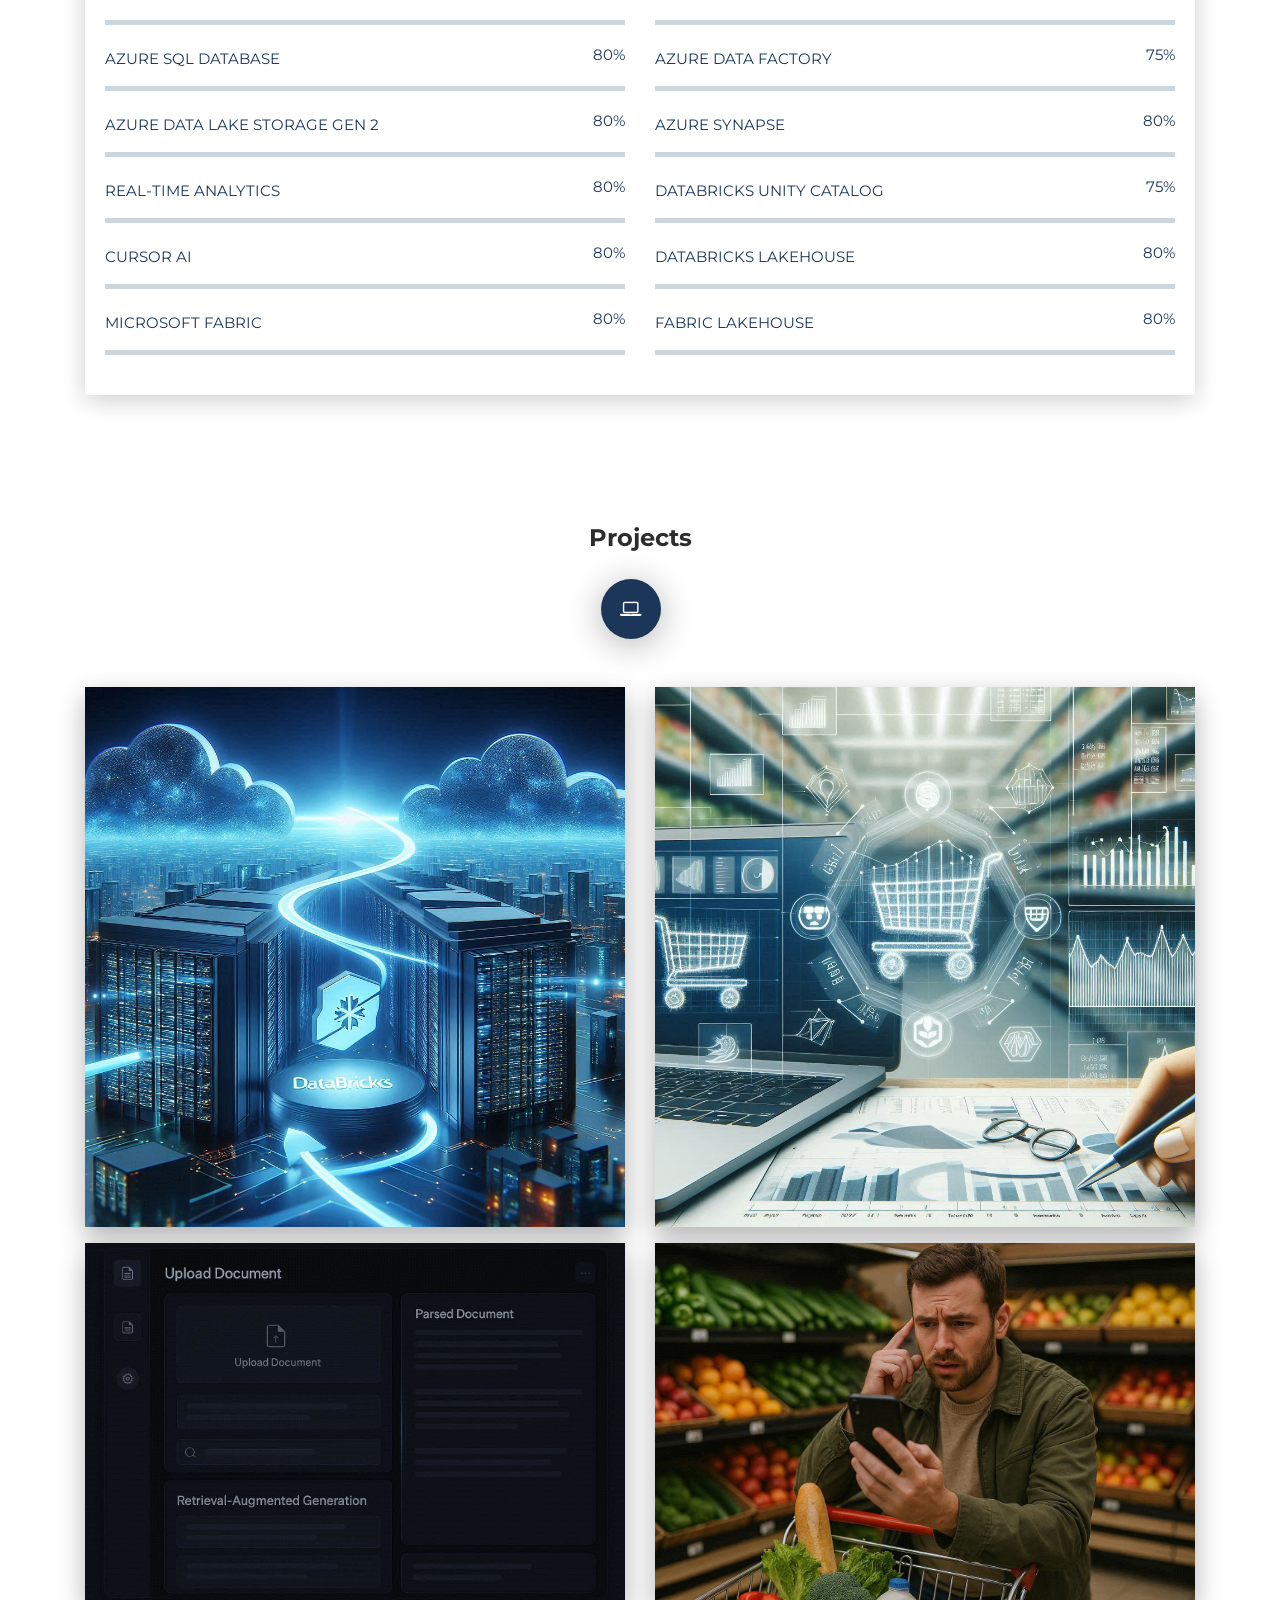
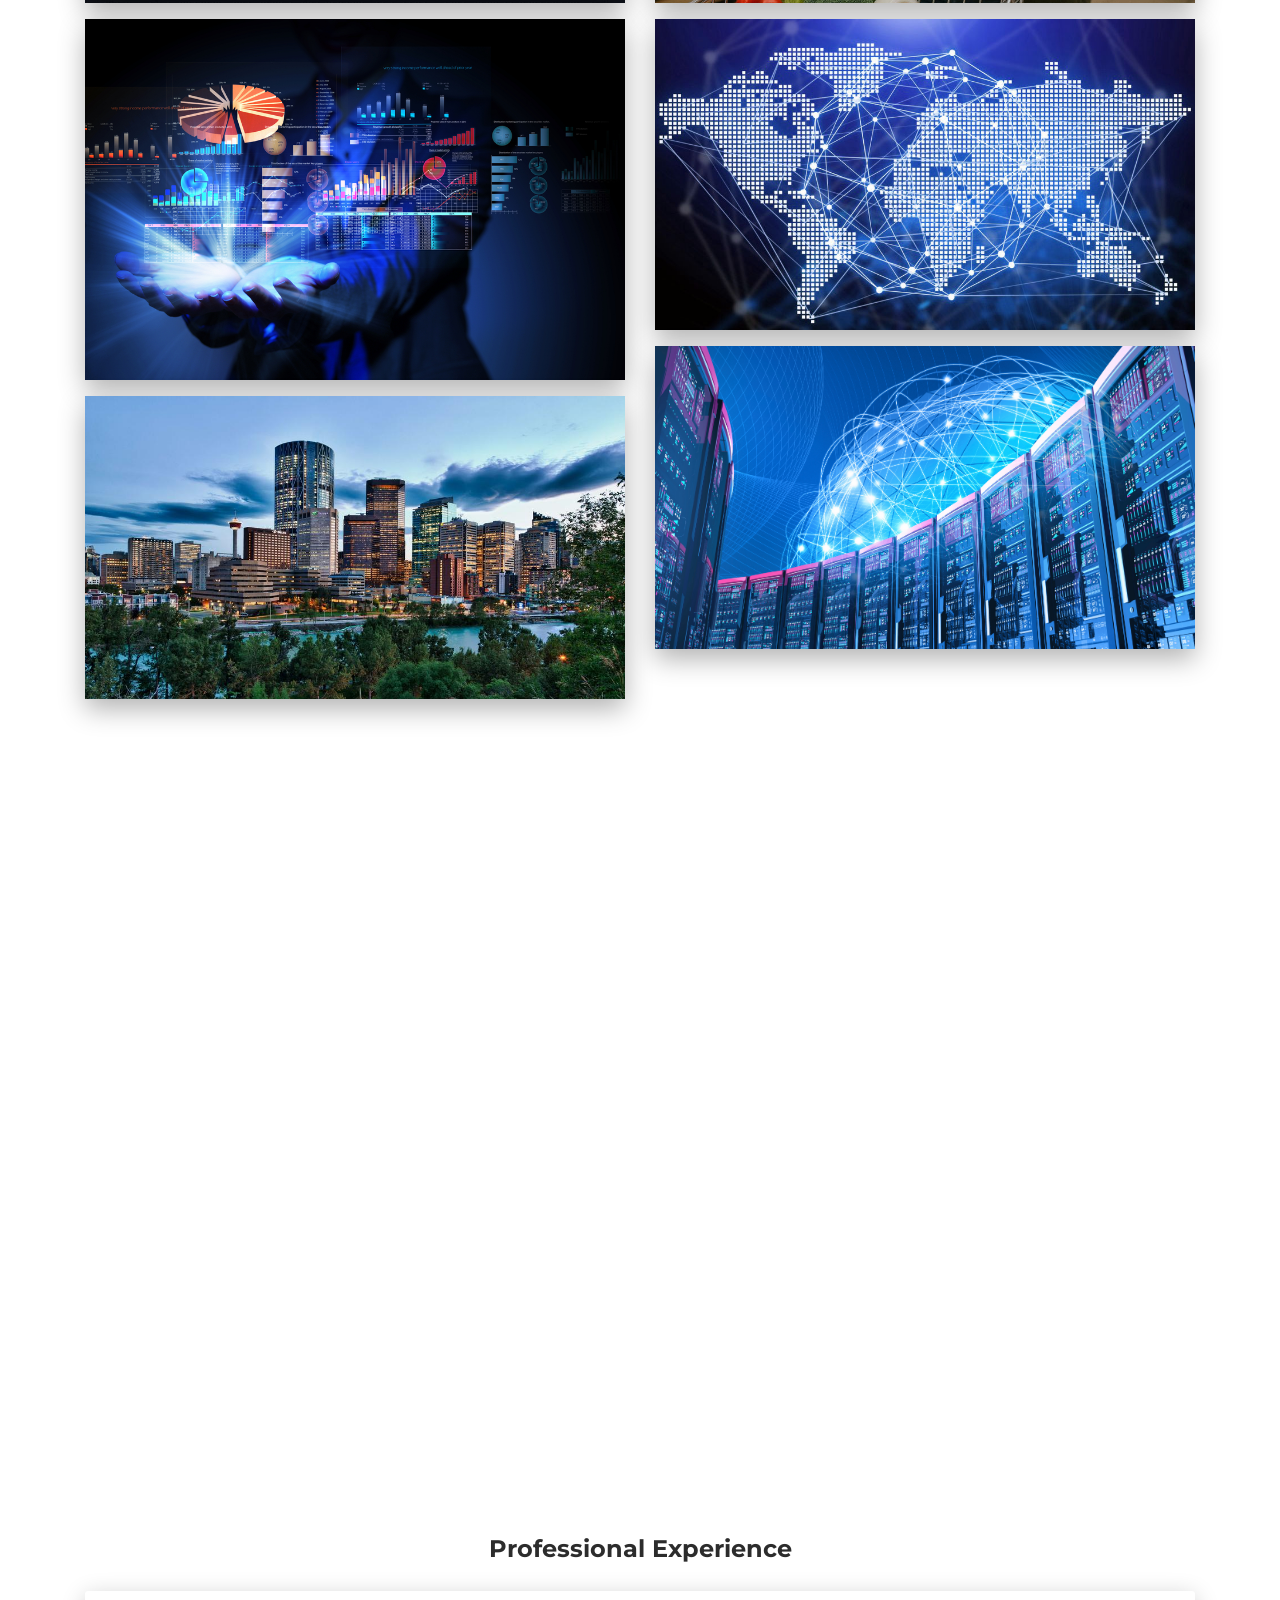
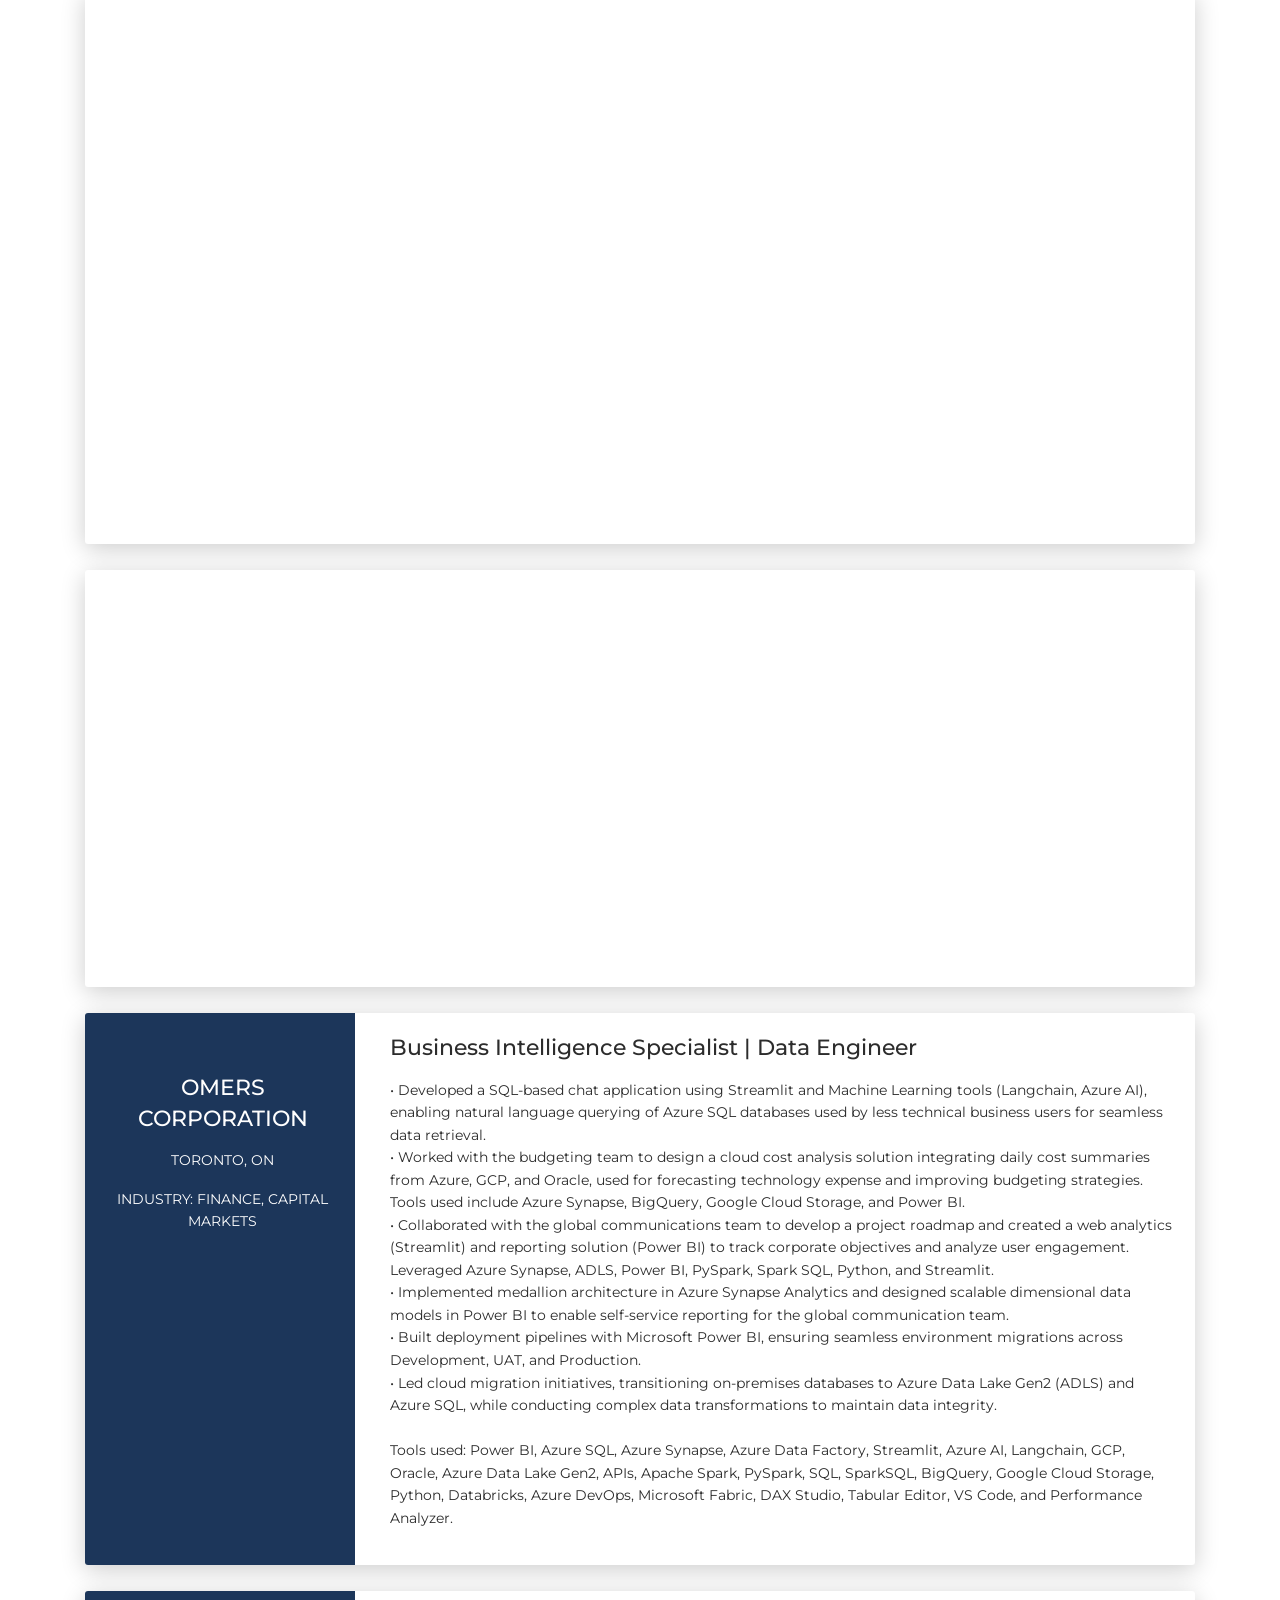
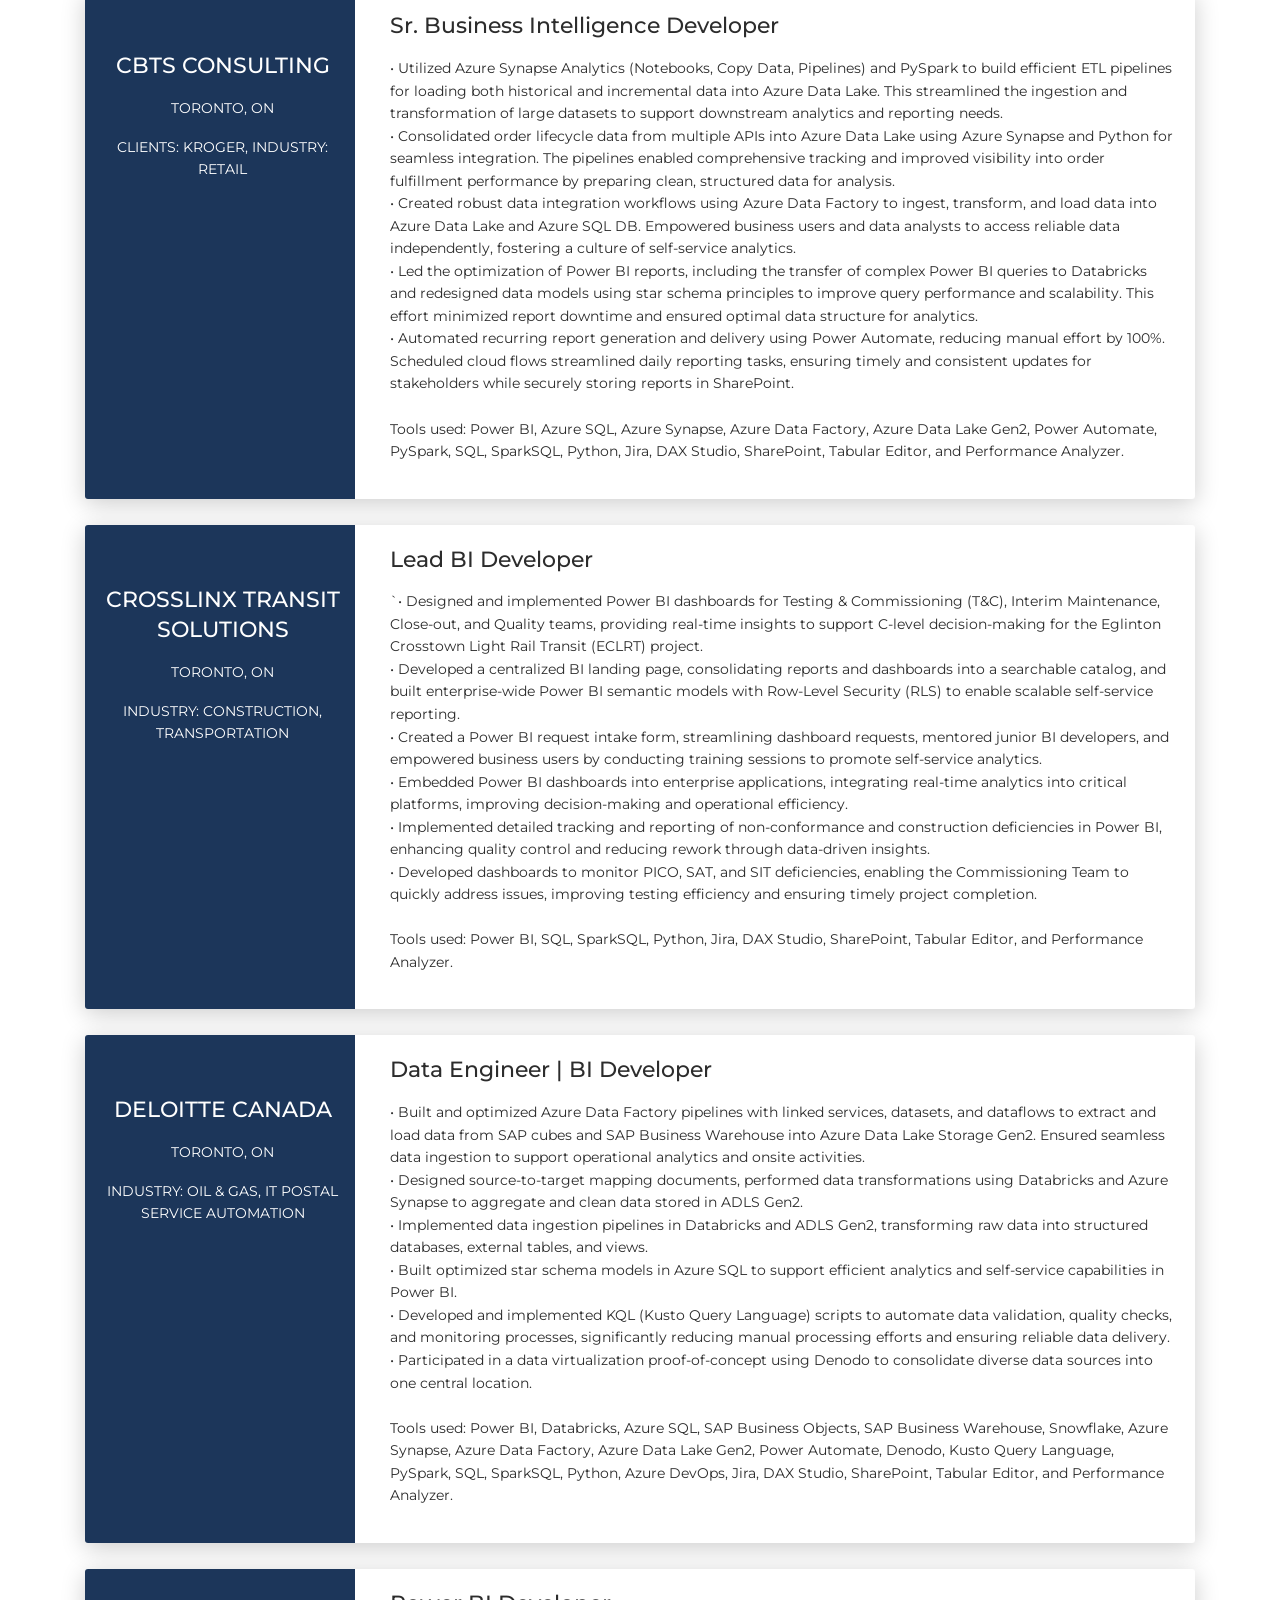
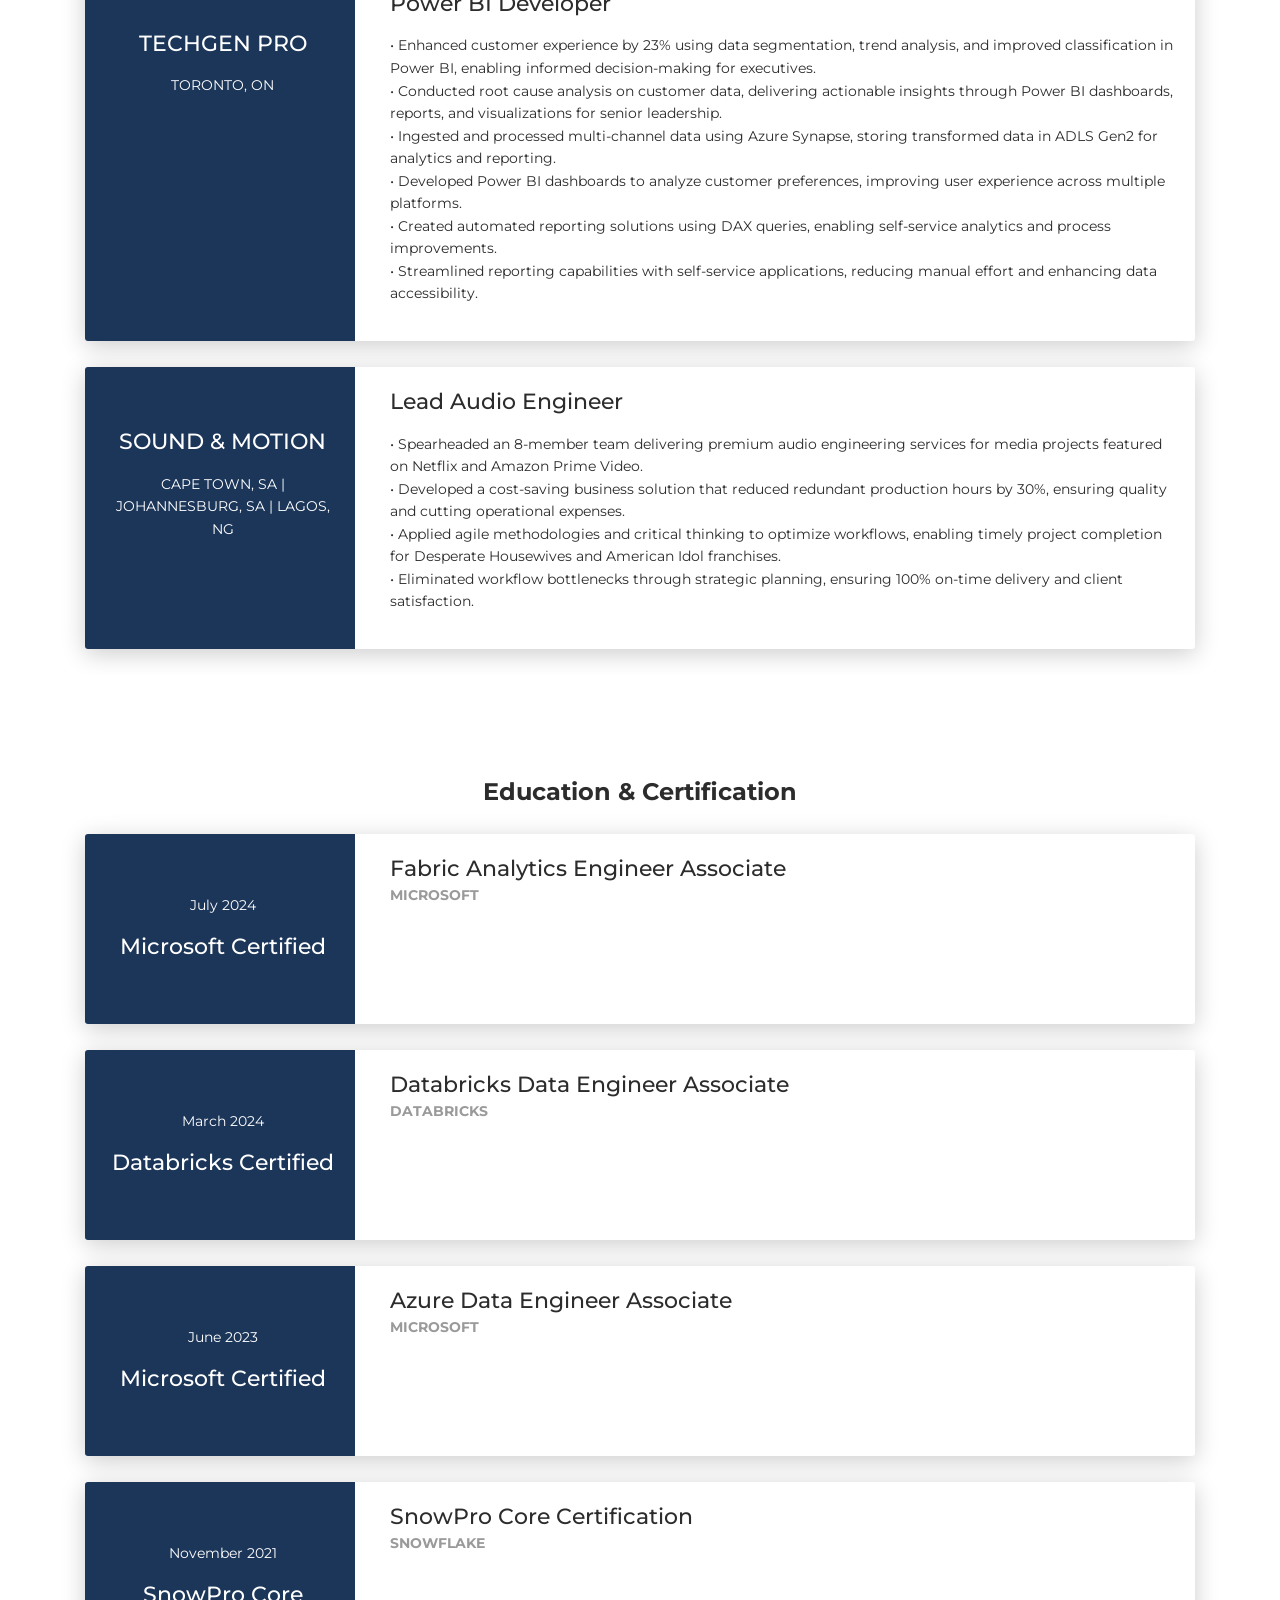
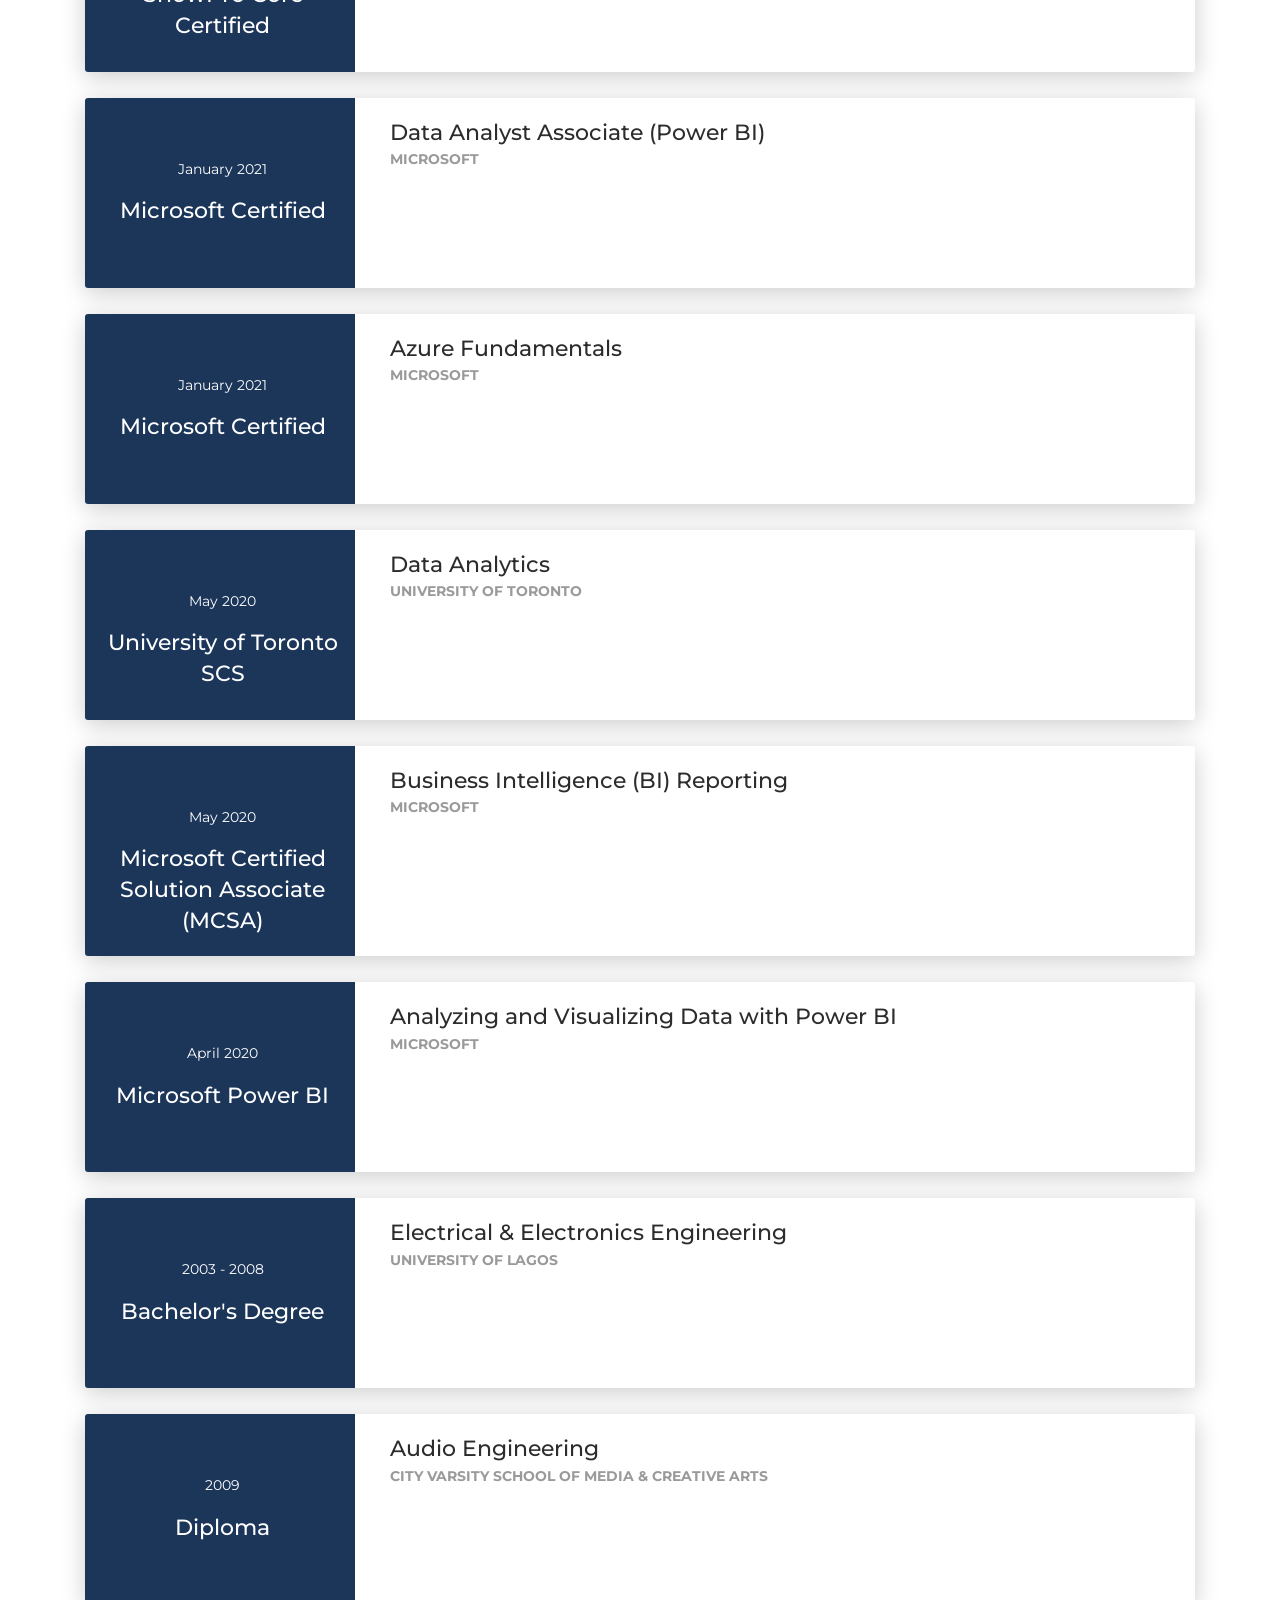
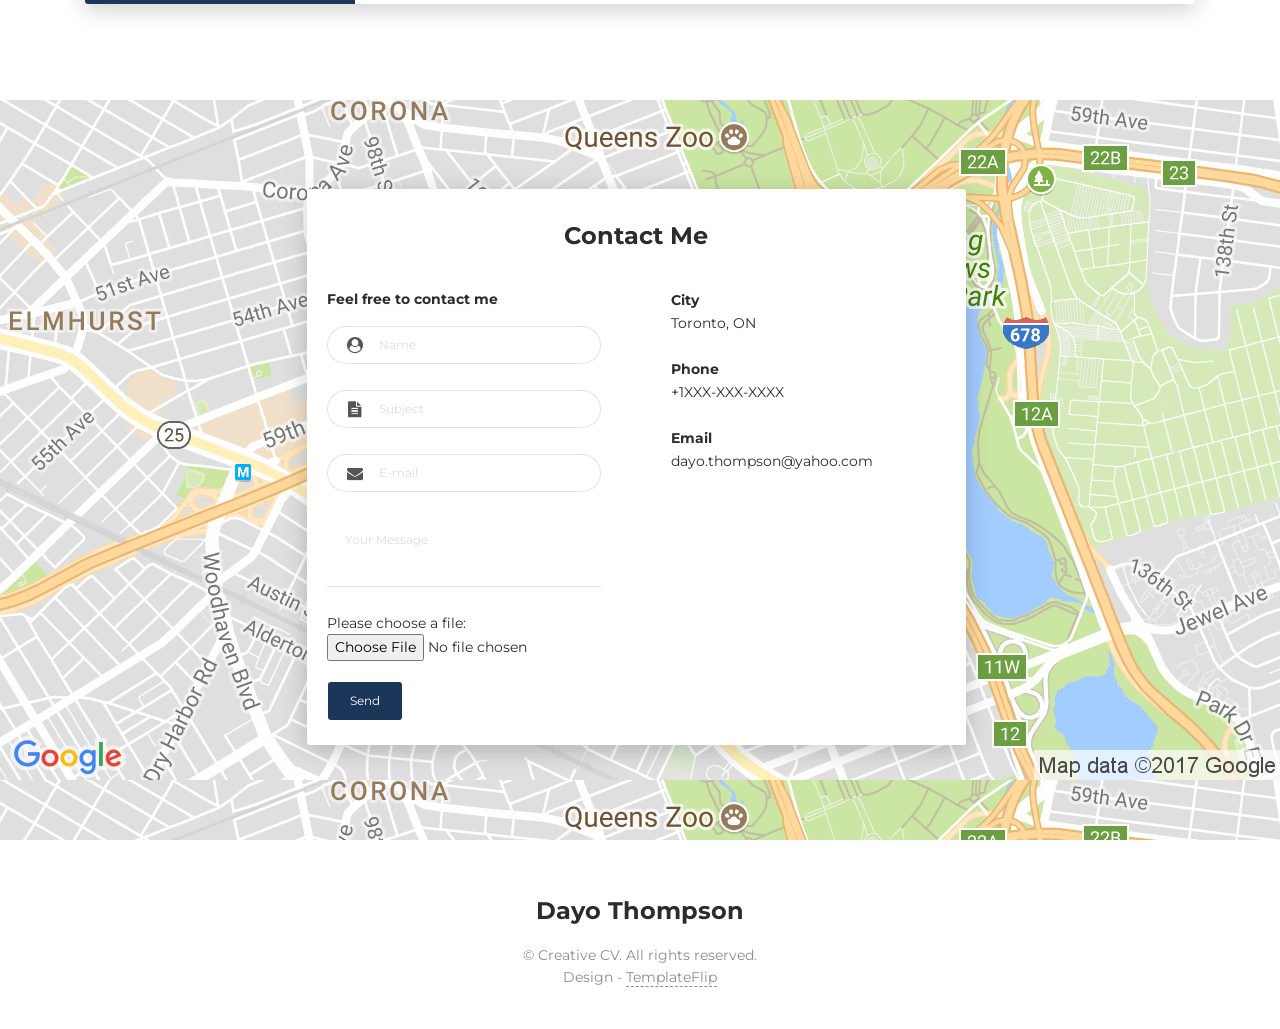
==== commit 79c39211: "Update index.html" ====
--- a/index.html
+++ b/index.html
@@ -639,7 +639,7 @@
         </div>
         <div class="col-md-9" data-aos="fade-left" data-aos-offset="50" data-aos-duration="500">
           <div class="card-body">
-            <div class="h5">Lead Engineer</div>
+            <div class="h5">Lead Audio Engineer</div>
             <p>
               •	Spearheaded an 8-member team delivering premium audio engineering services for media projects featured on Netflix and Amazon Prime Video. <br>
               •	Developed a cost-saving business solution that reduced redundant production hours by 30%, ensuring quality and cutting operational expenses. <br>
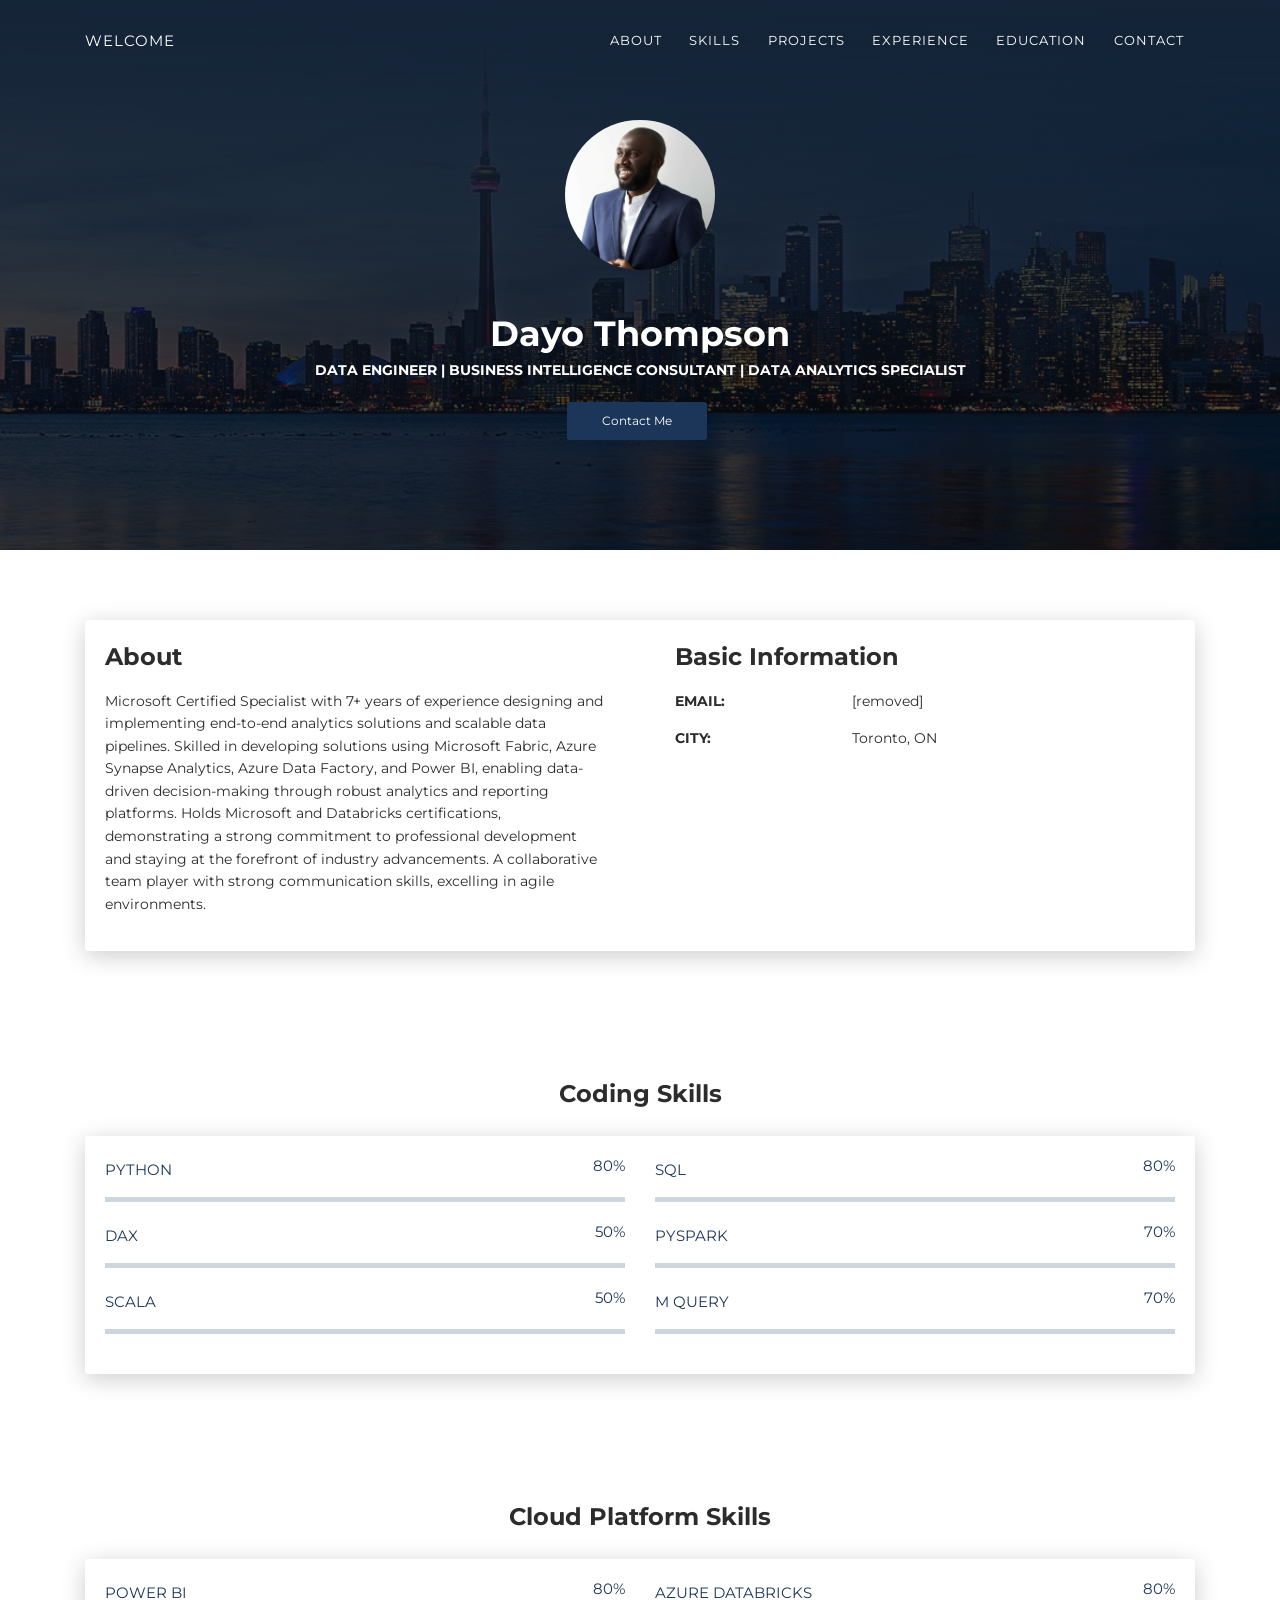
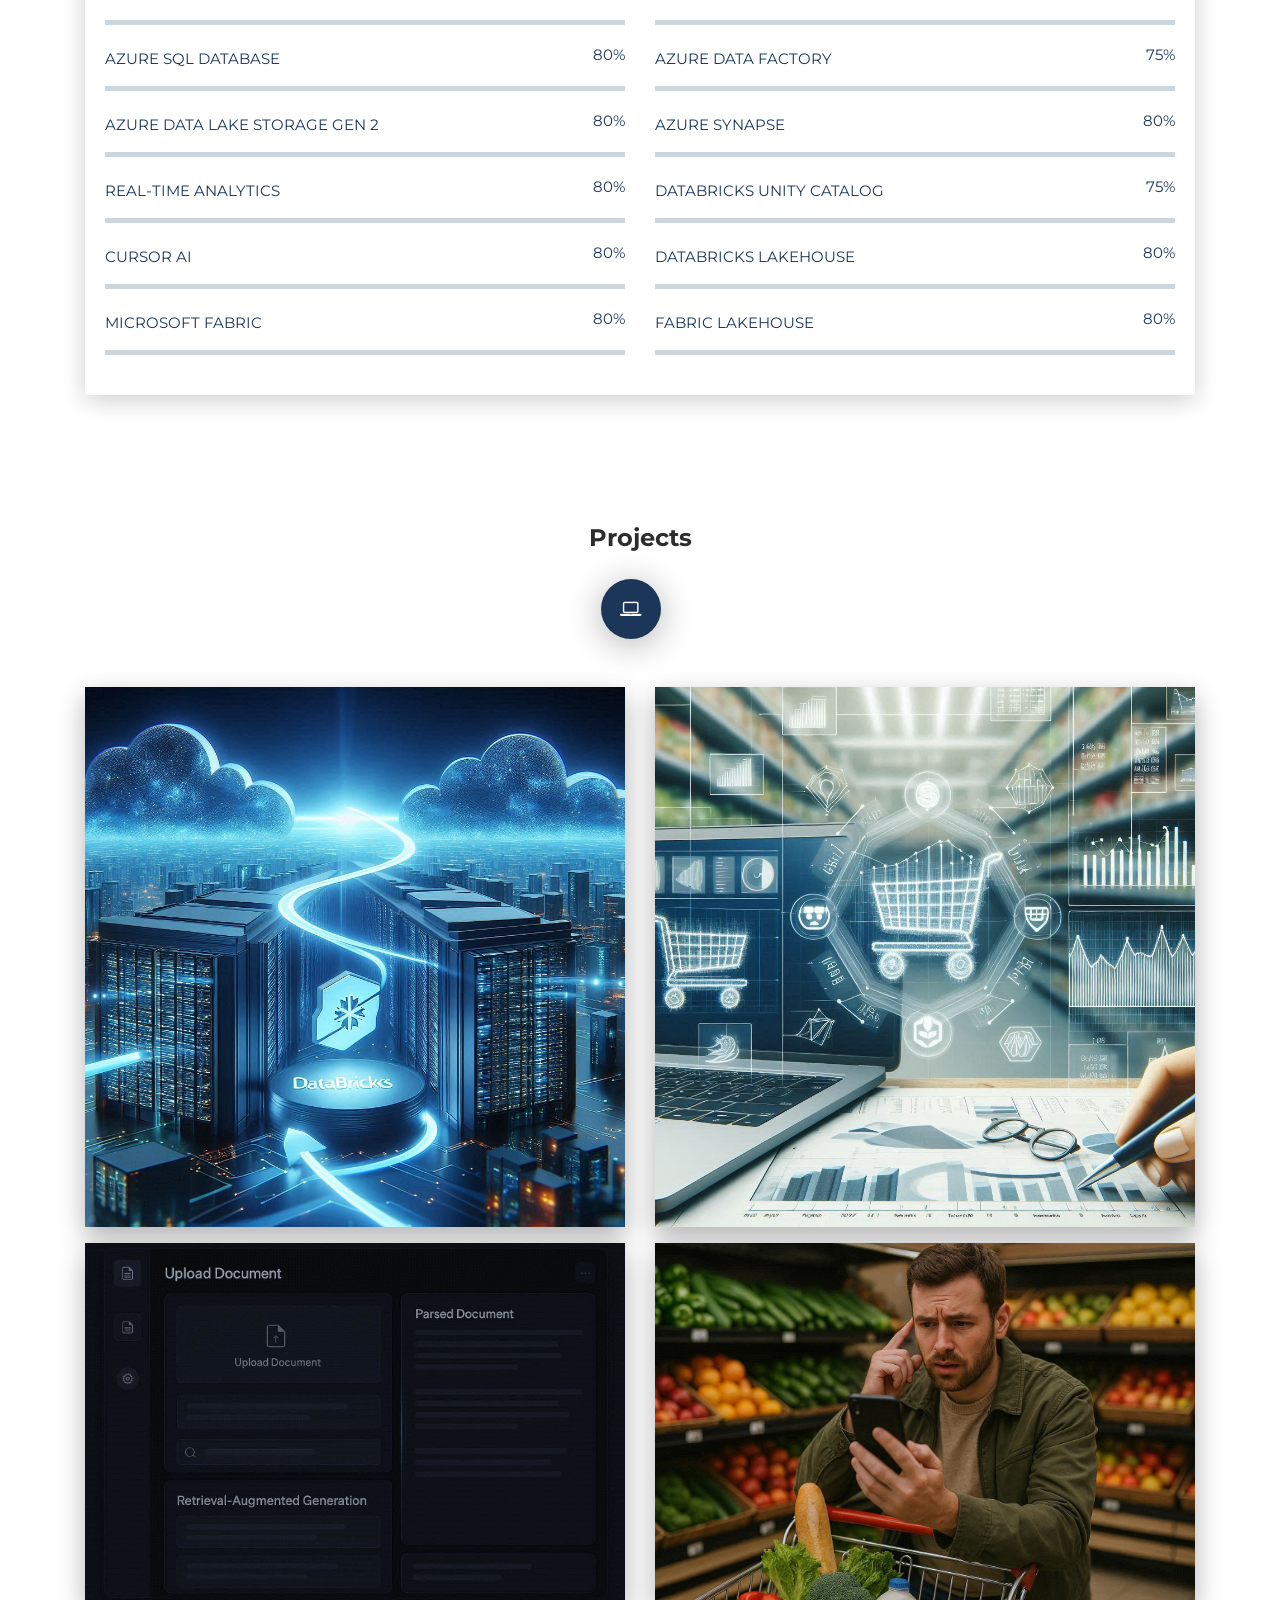
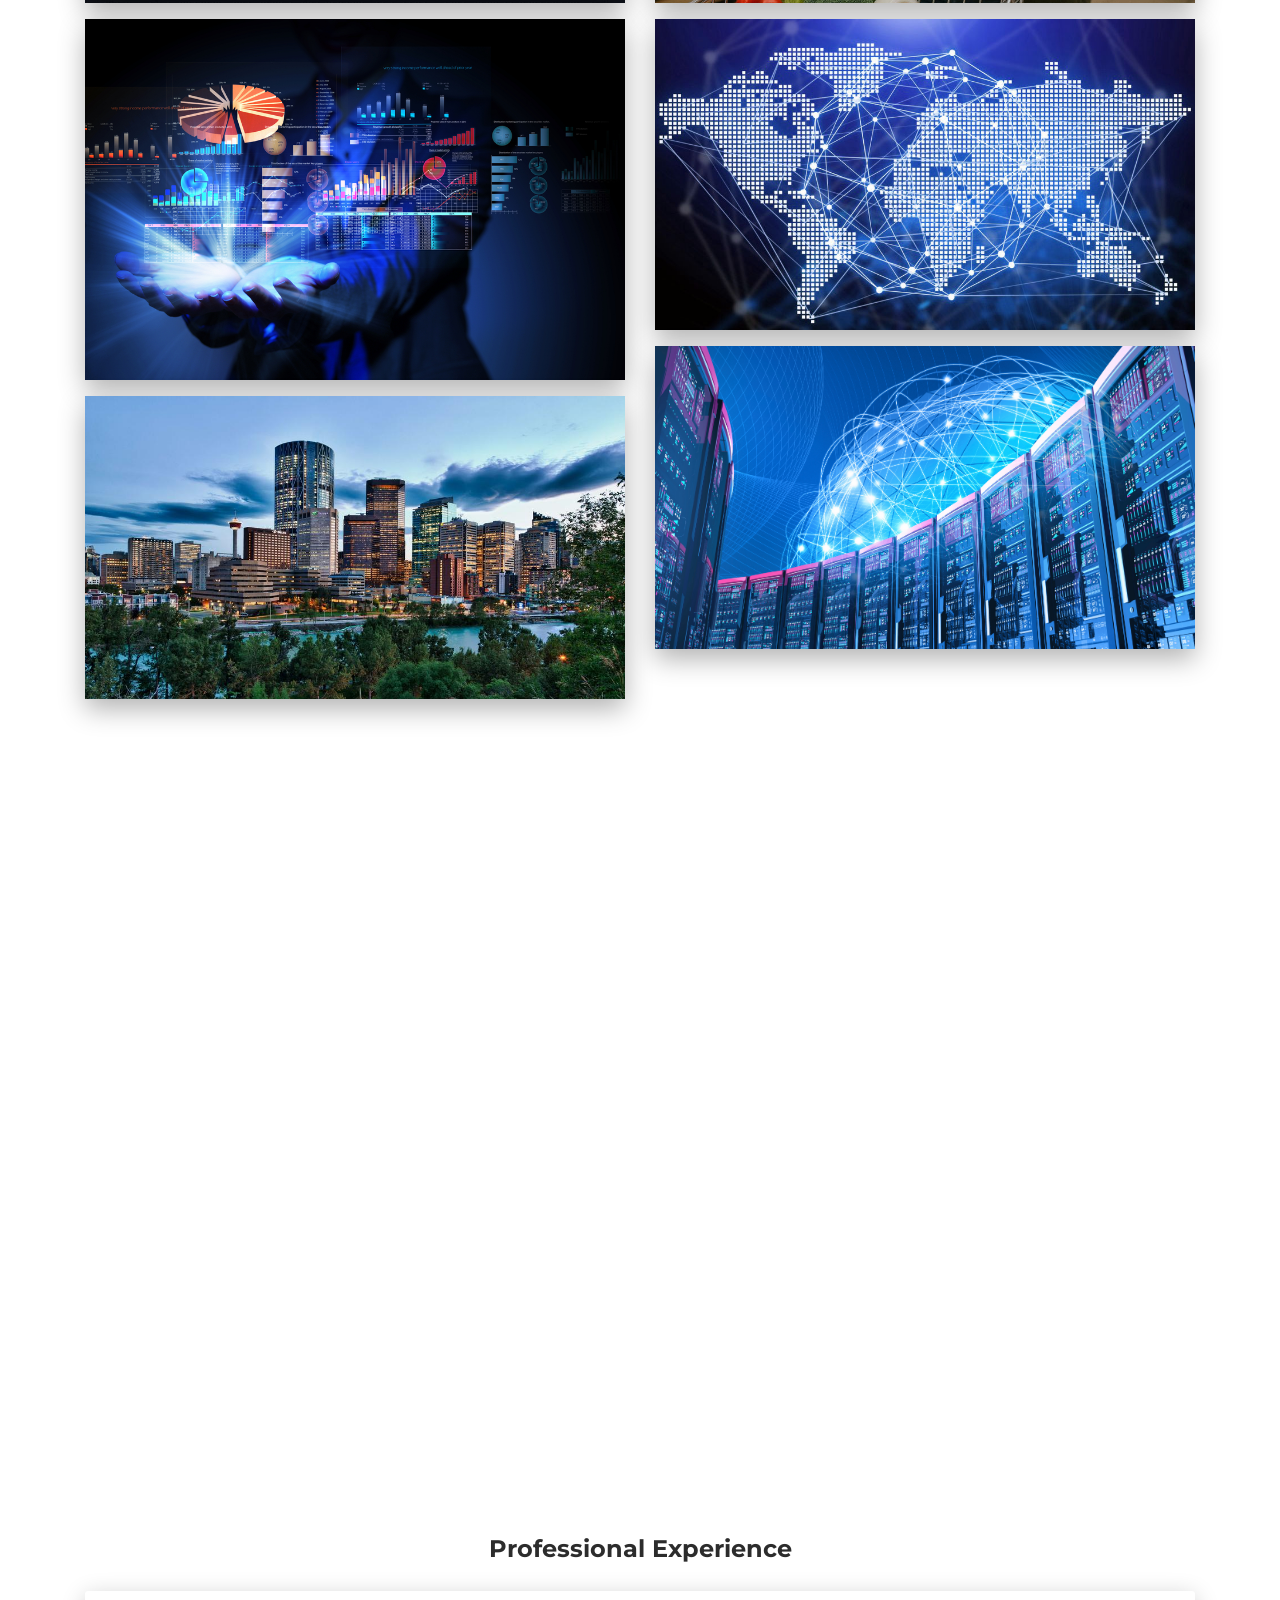
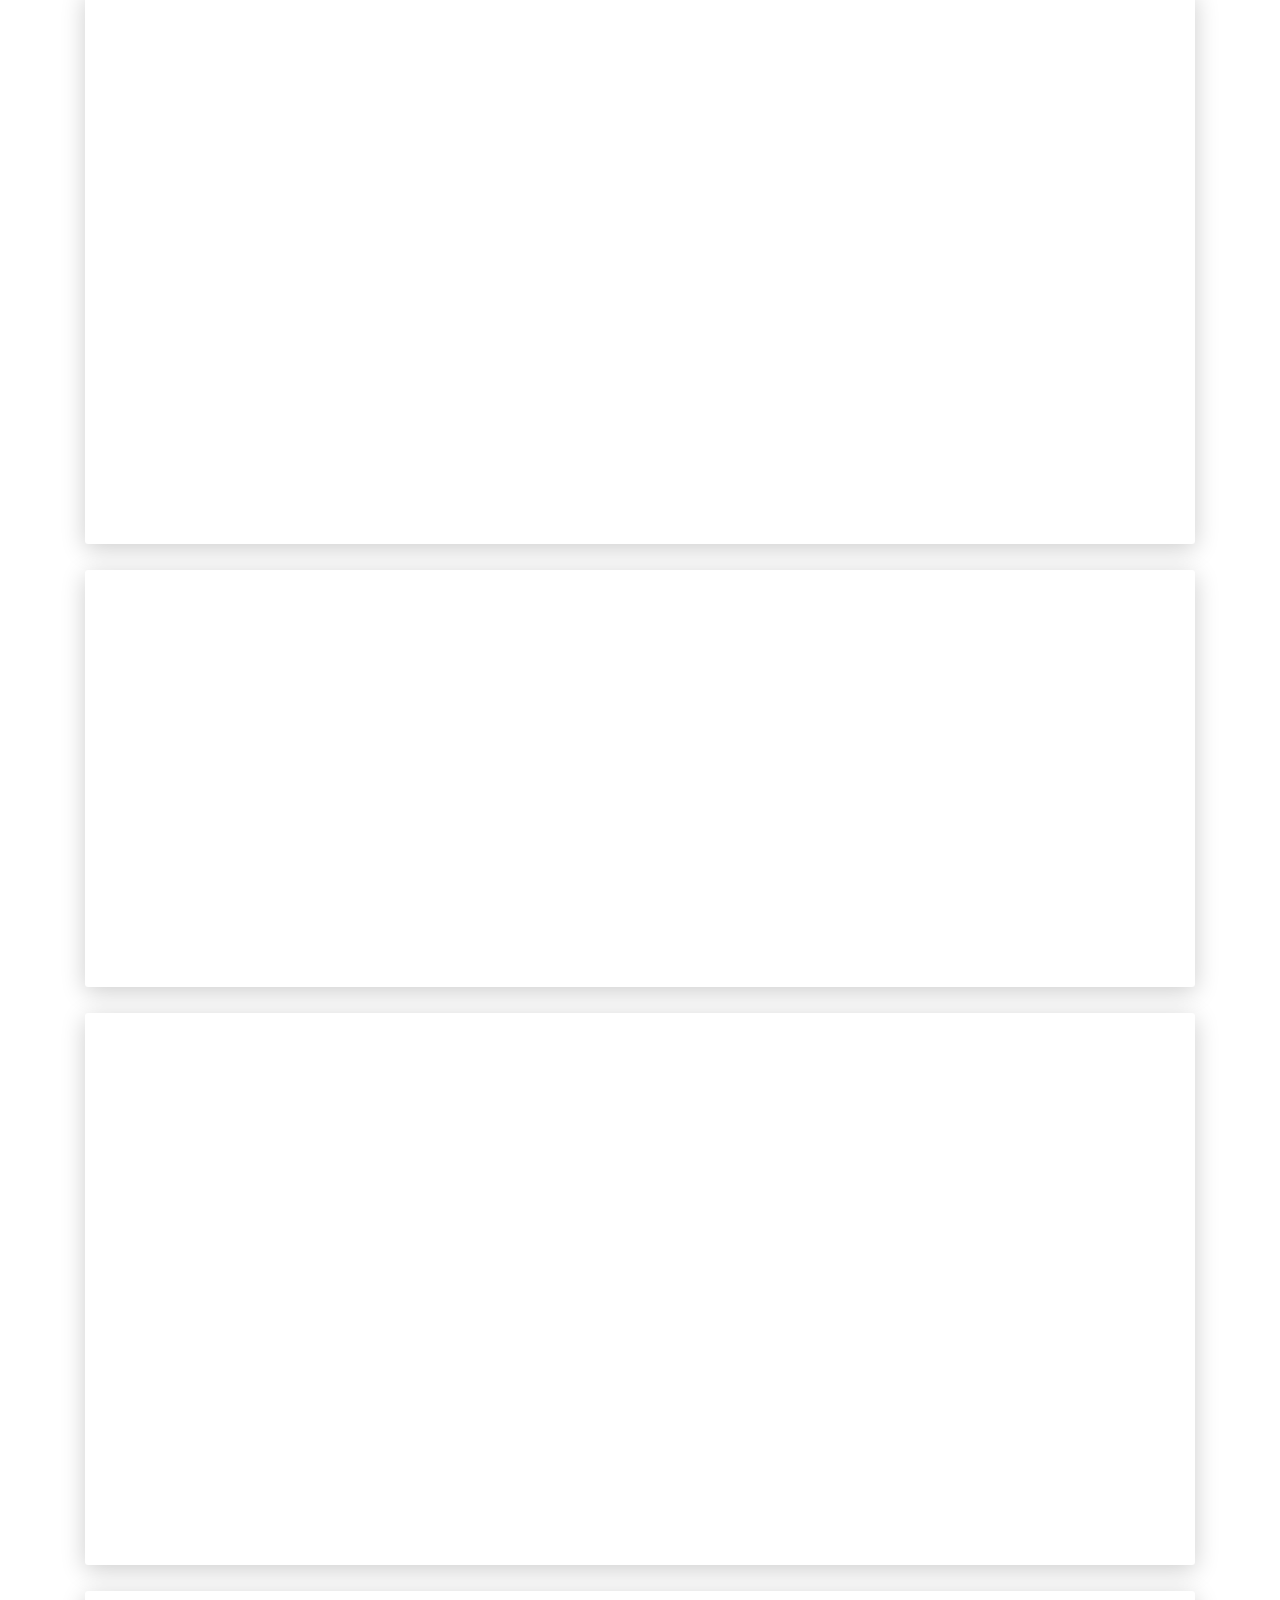
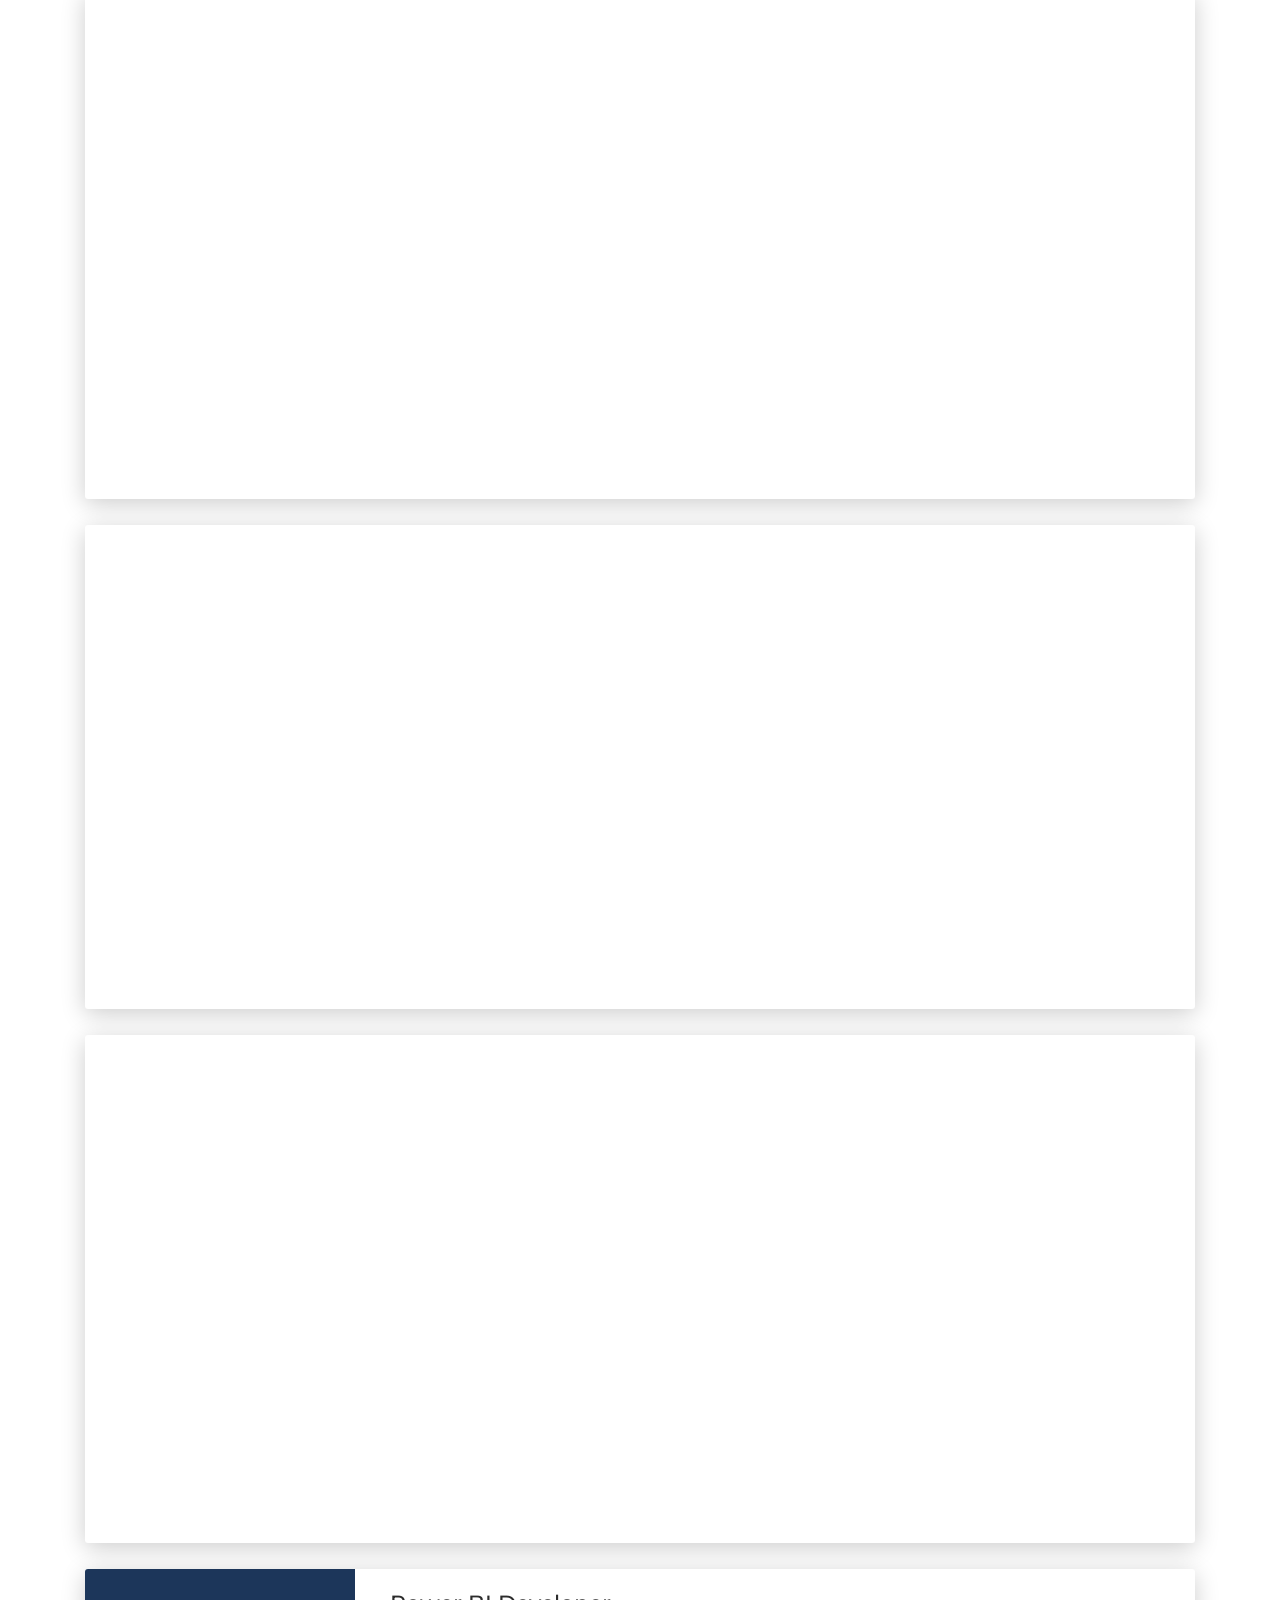
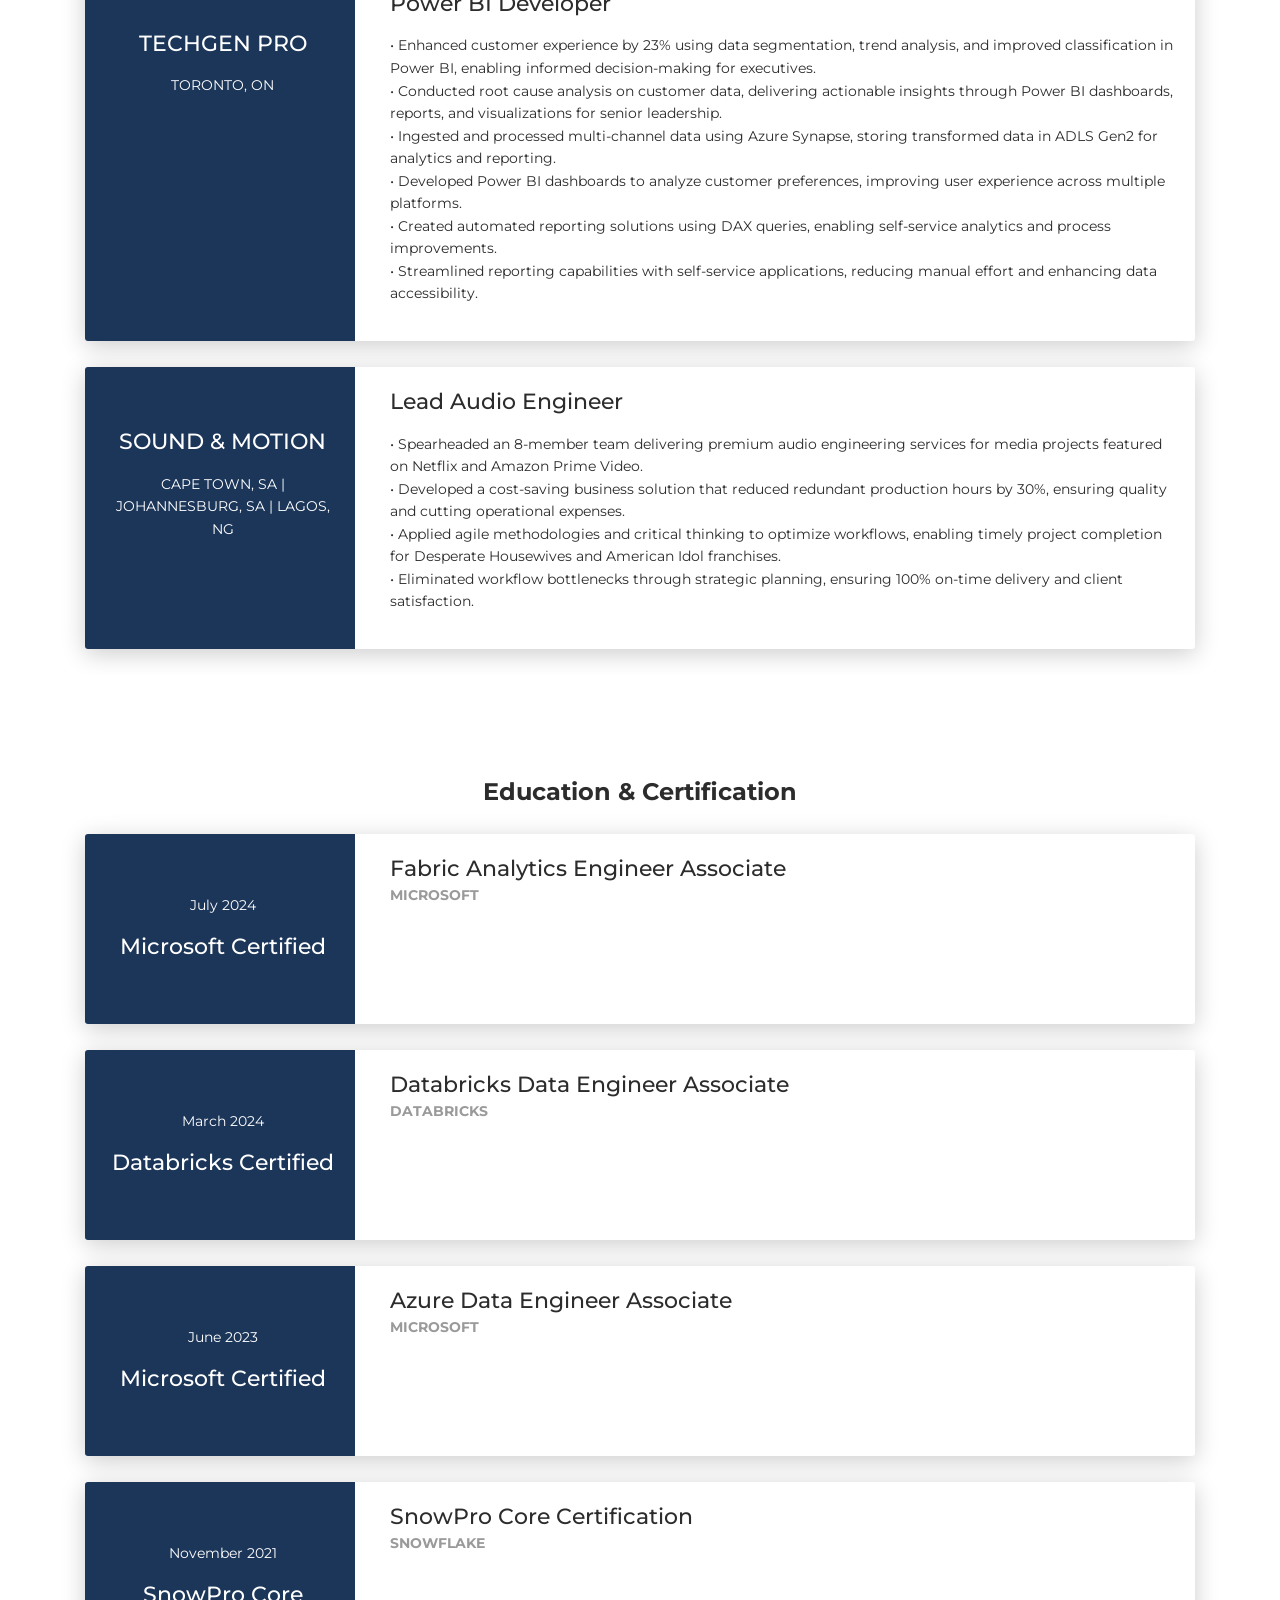
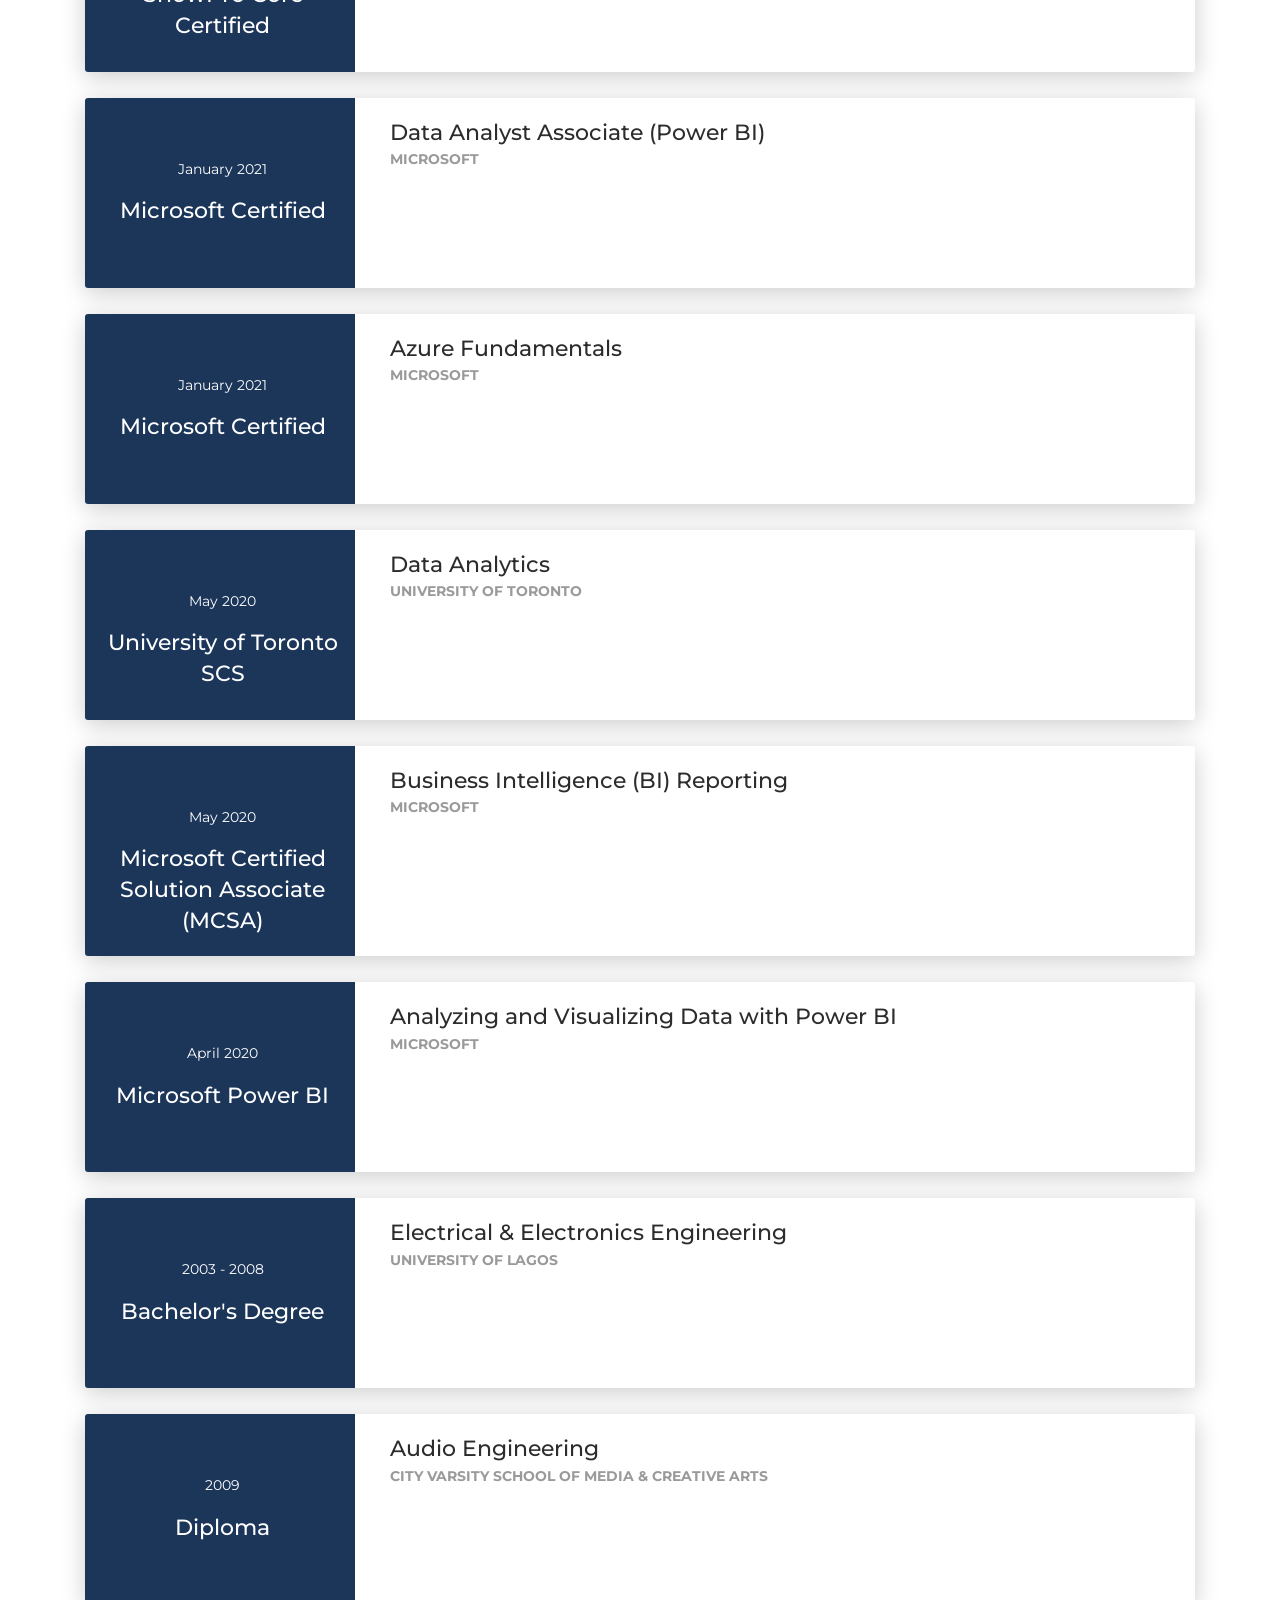
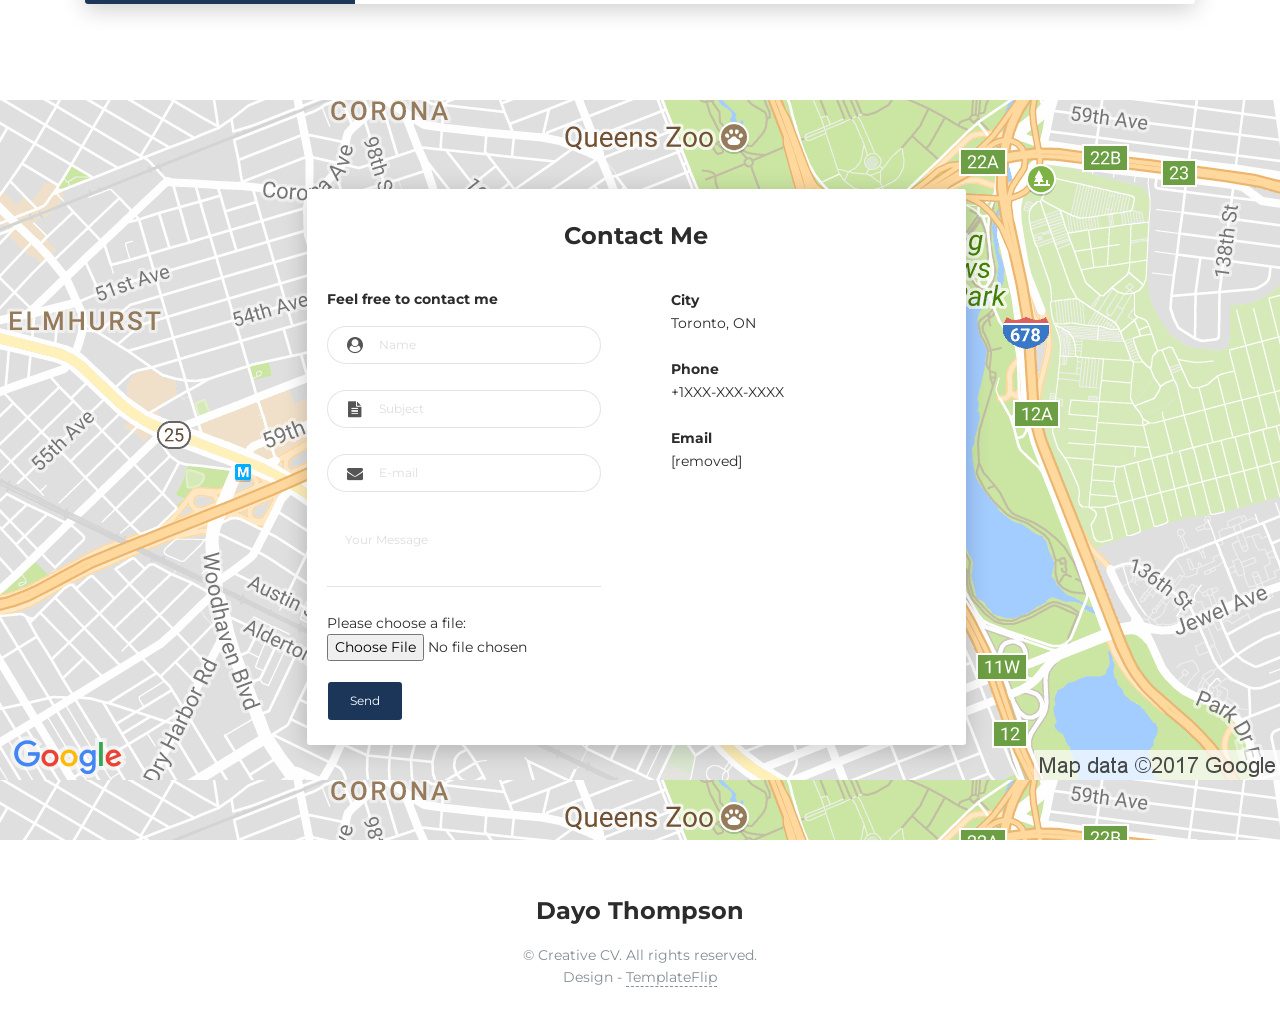
==== commit b80e6fb3: "Update index.html" ====
--- a/index.html
+++ b/index.html
@@ -93,11 +93,11 @@
             <div class="h4 mt-0 title">Basic Information</div>
             <div class="row mt-3">
               <div class="col-sm-4"><strong class="text-uppercase">Email:</strong></div>
-              <div class="col-sm-8">dayo.thompson@yahoo.com</div>
+              <div class="col-sm-8">[removed]</div>
             </div>
 <!--            <div class="row mt-3">-->
 <!--              <div class="col-sm-4"><strong class="text-uppercase">Phone:</strong></div>-->
-<!--              <div class="col-sm-8">+1647-909-3296</div>-->
+<!--              <div class="col-sm-8">[removed]</div>-->
 <!--            </div>-->
             <div class="row mt-3">
               <div class="col-sm-4"><strong class="text-uppercase">City:</strong></div>
@@ -911,7 +911,7 @@
                     <p class="mb-0"><strong>Phone</strong></p>
                     <p class="pb-2">+1XXX-XXX-XXXX</p>
                     <p class="mb-0"><strong>Email</strong></p>
-                    <p>dayo.thompson@yahoo.com</p>
+                    <p>[removed]</p>
                   </div>
                 </div>
               </div>
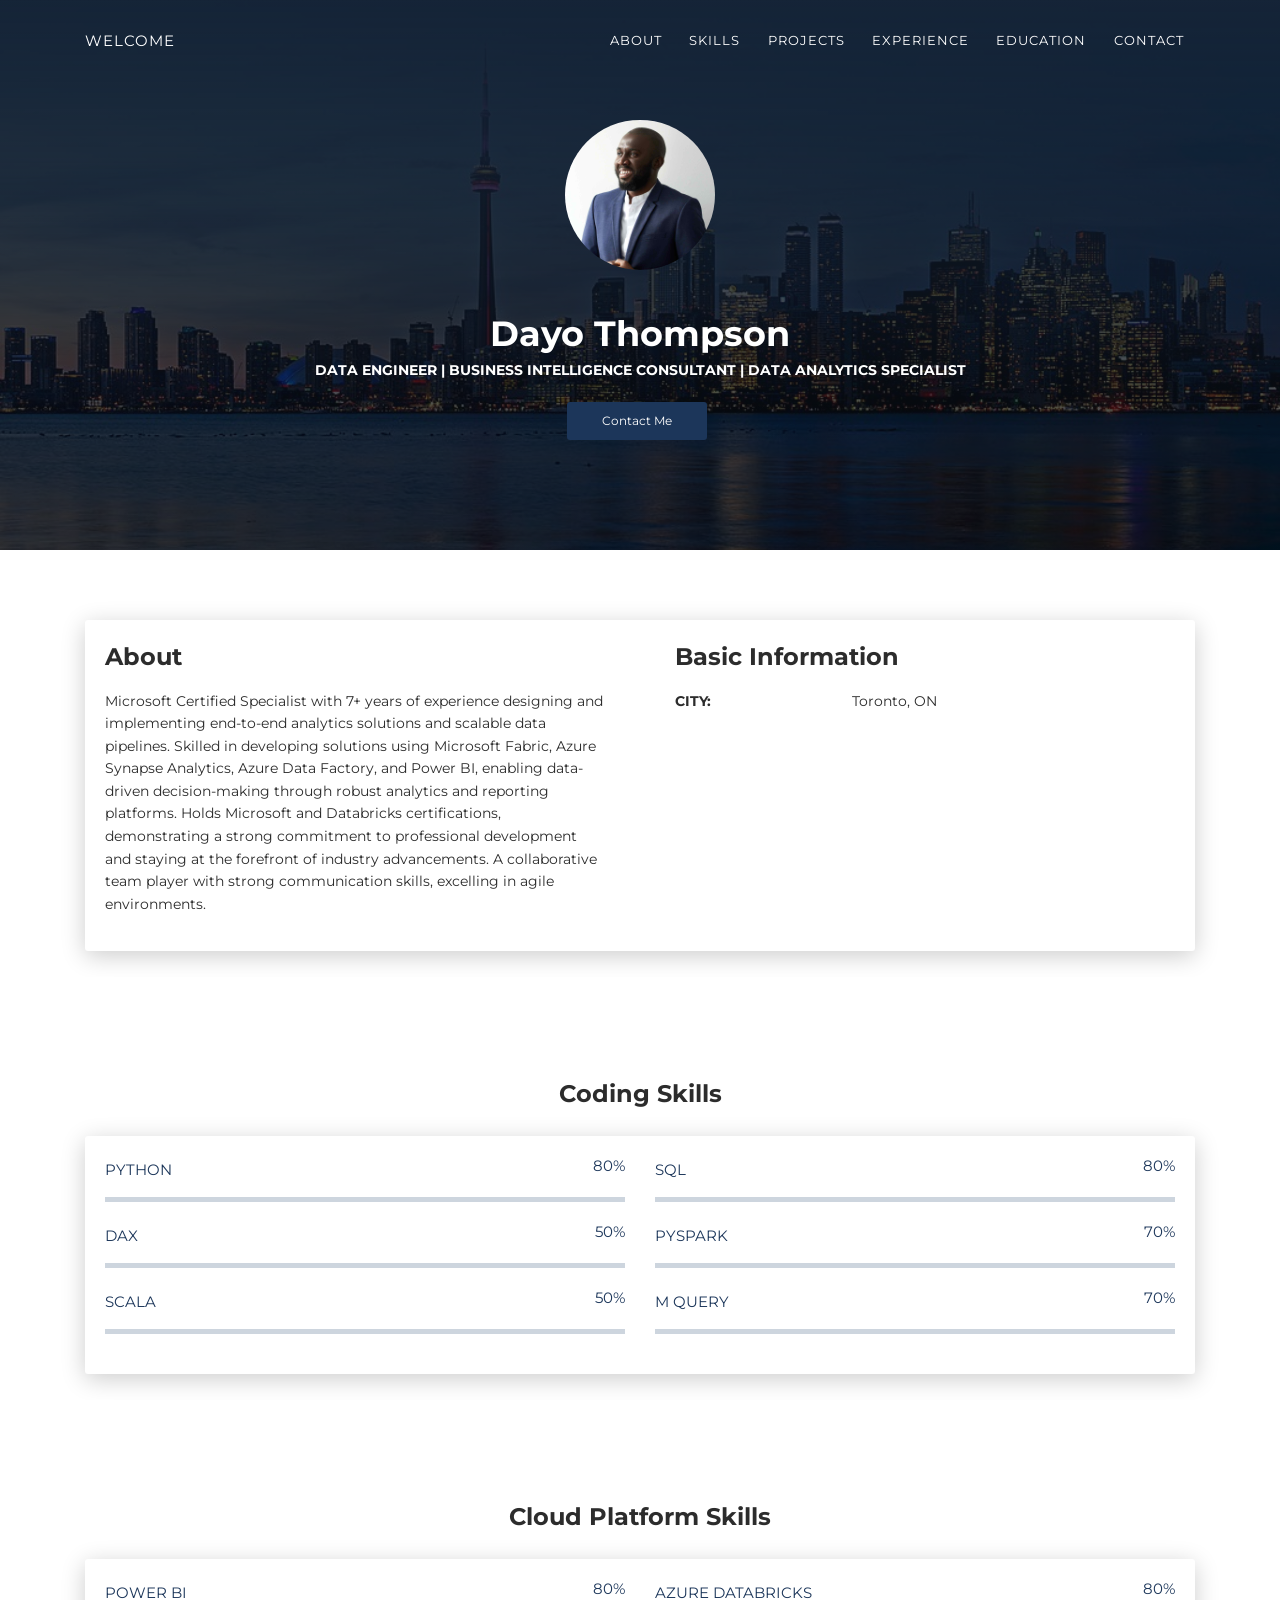
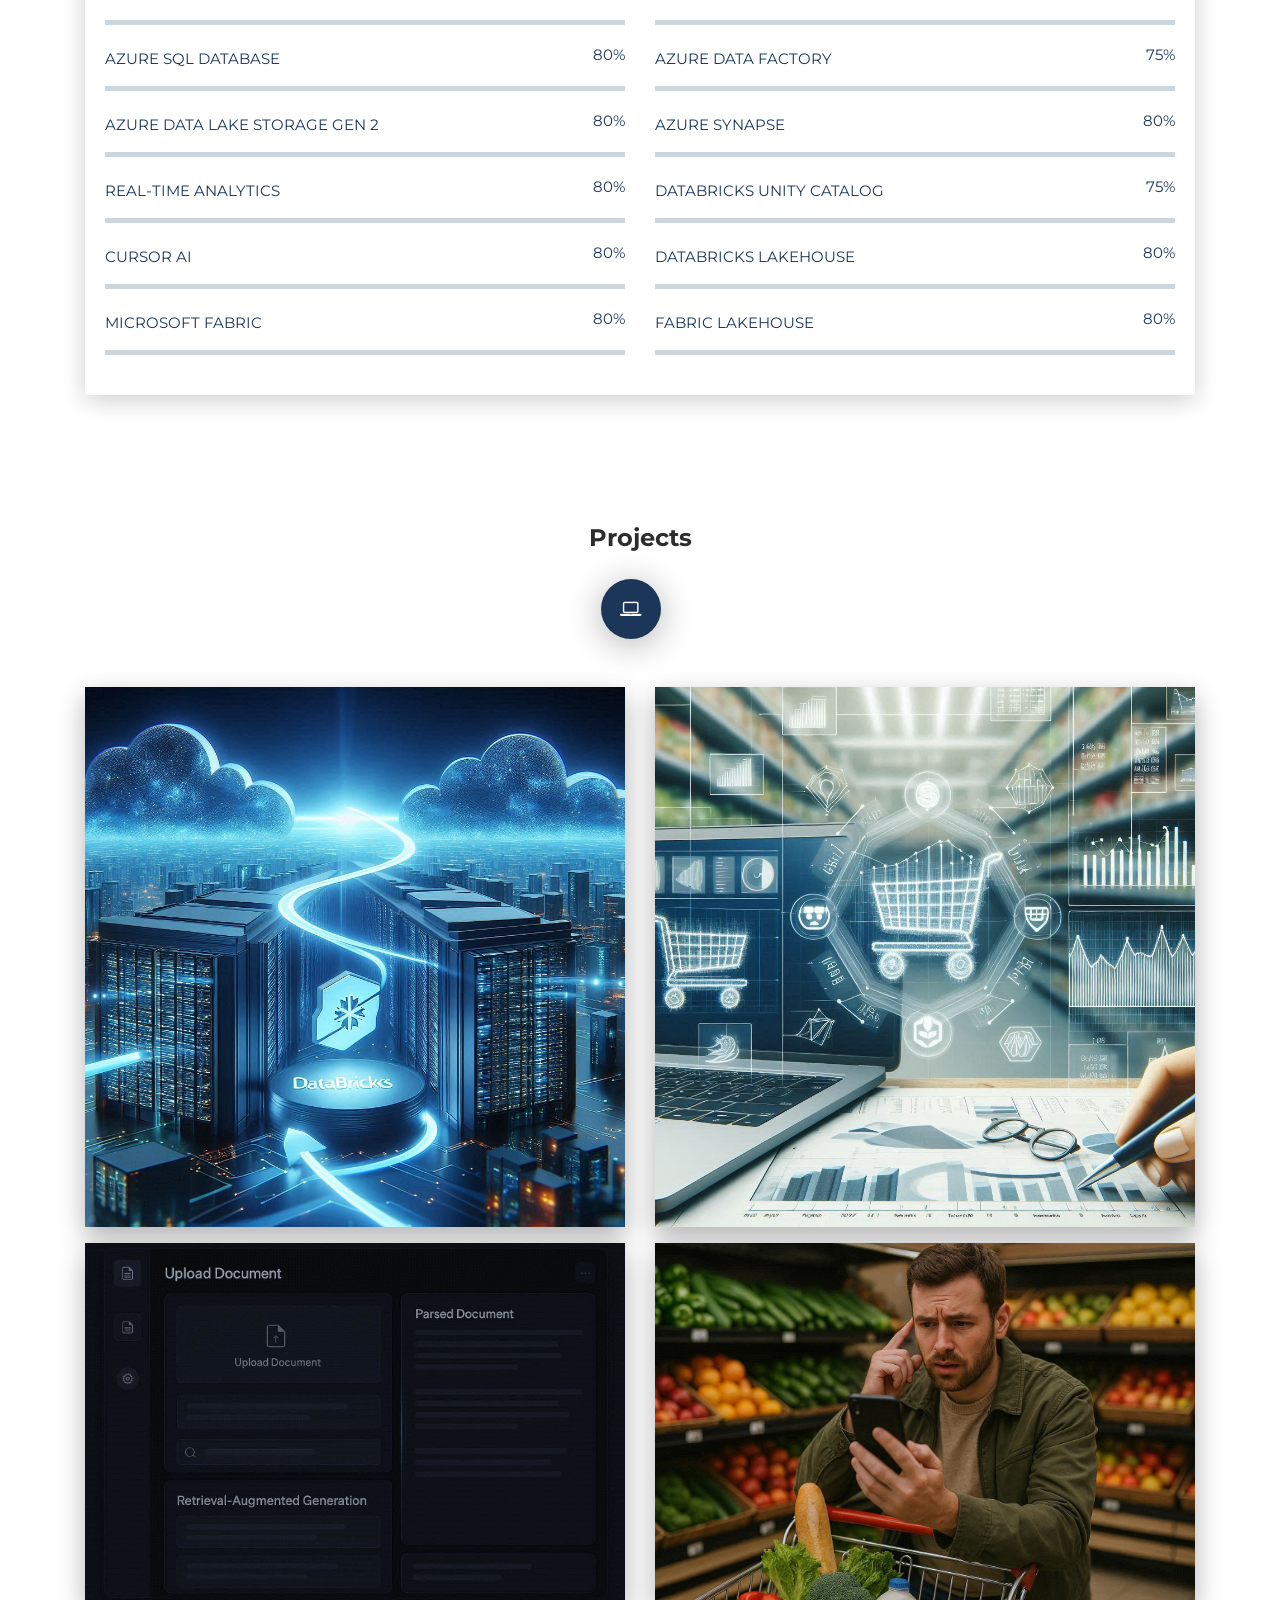
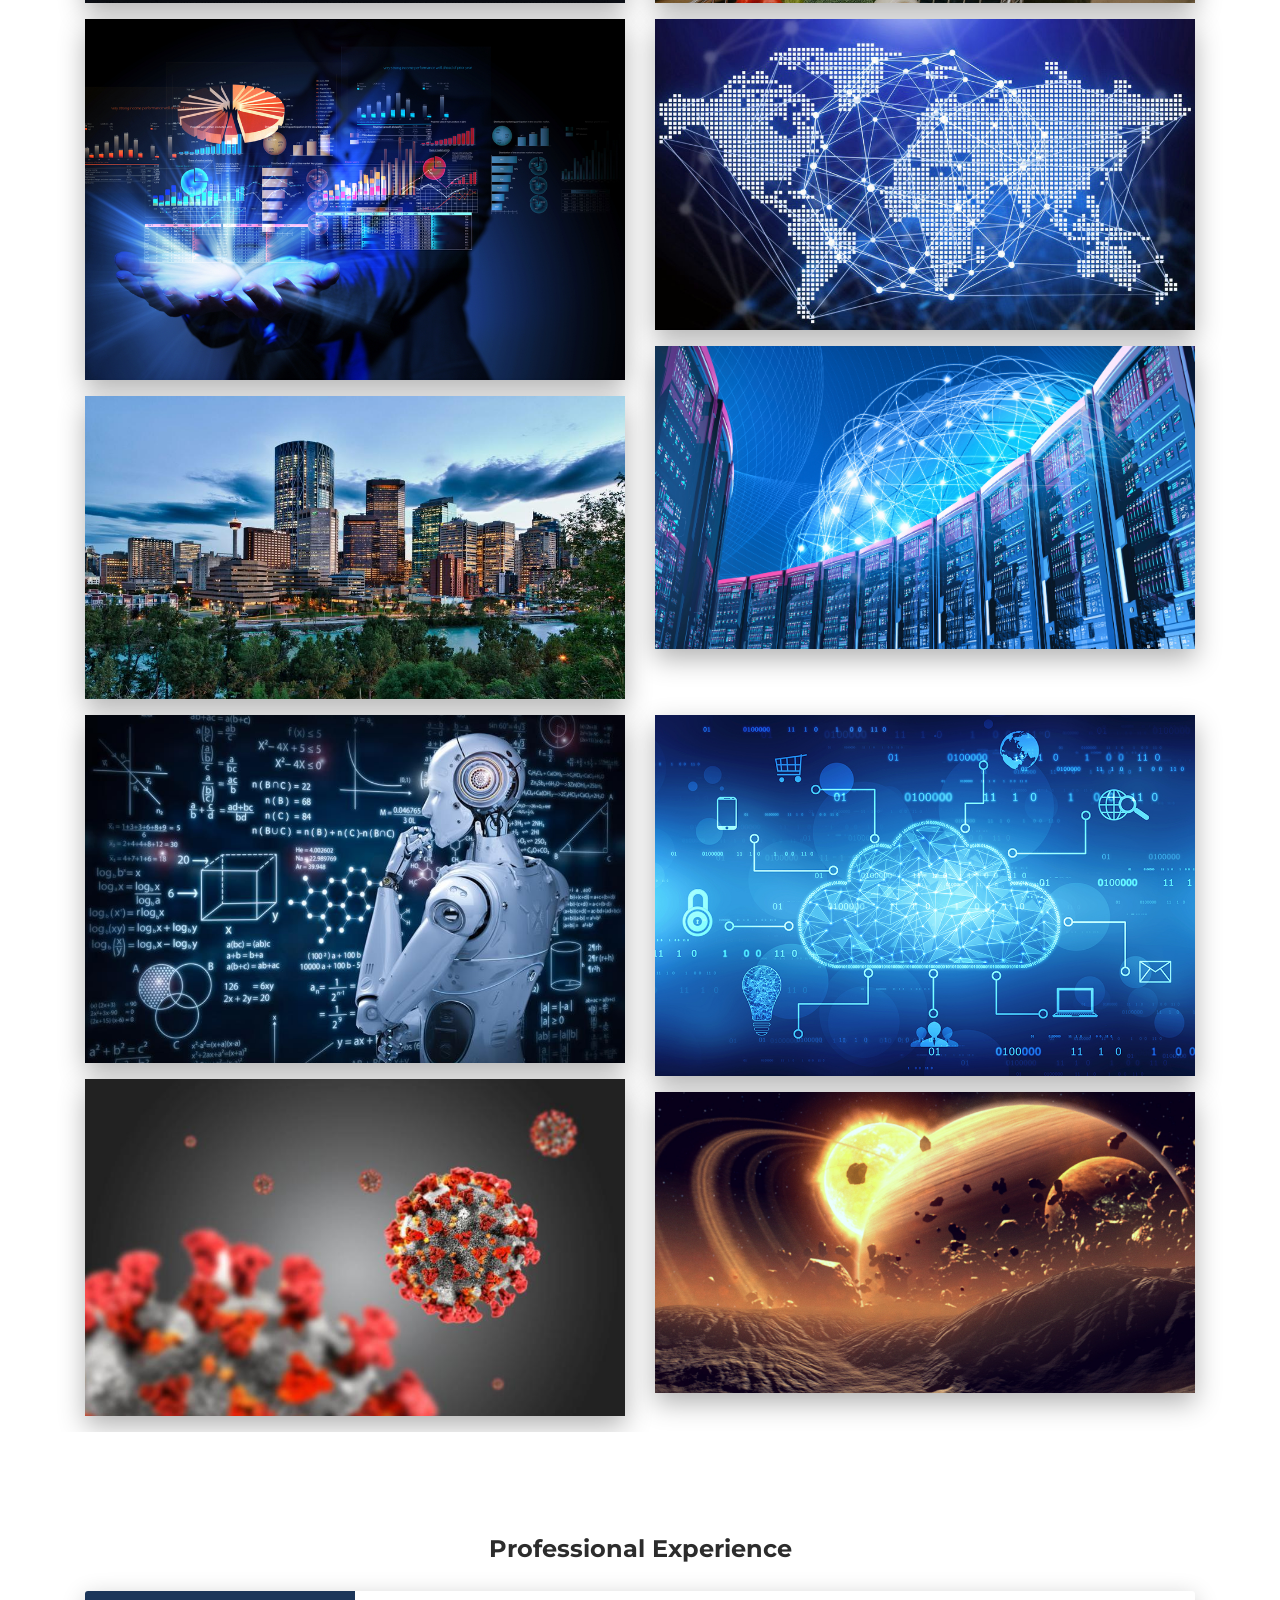
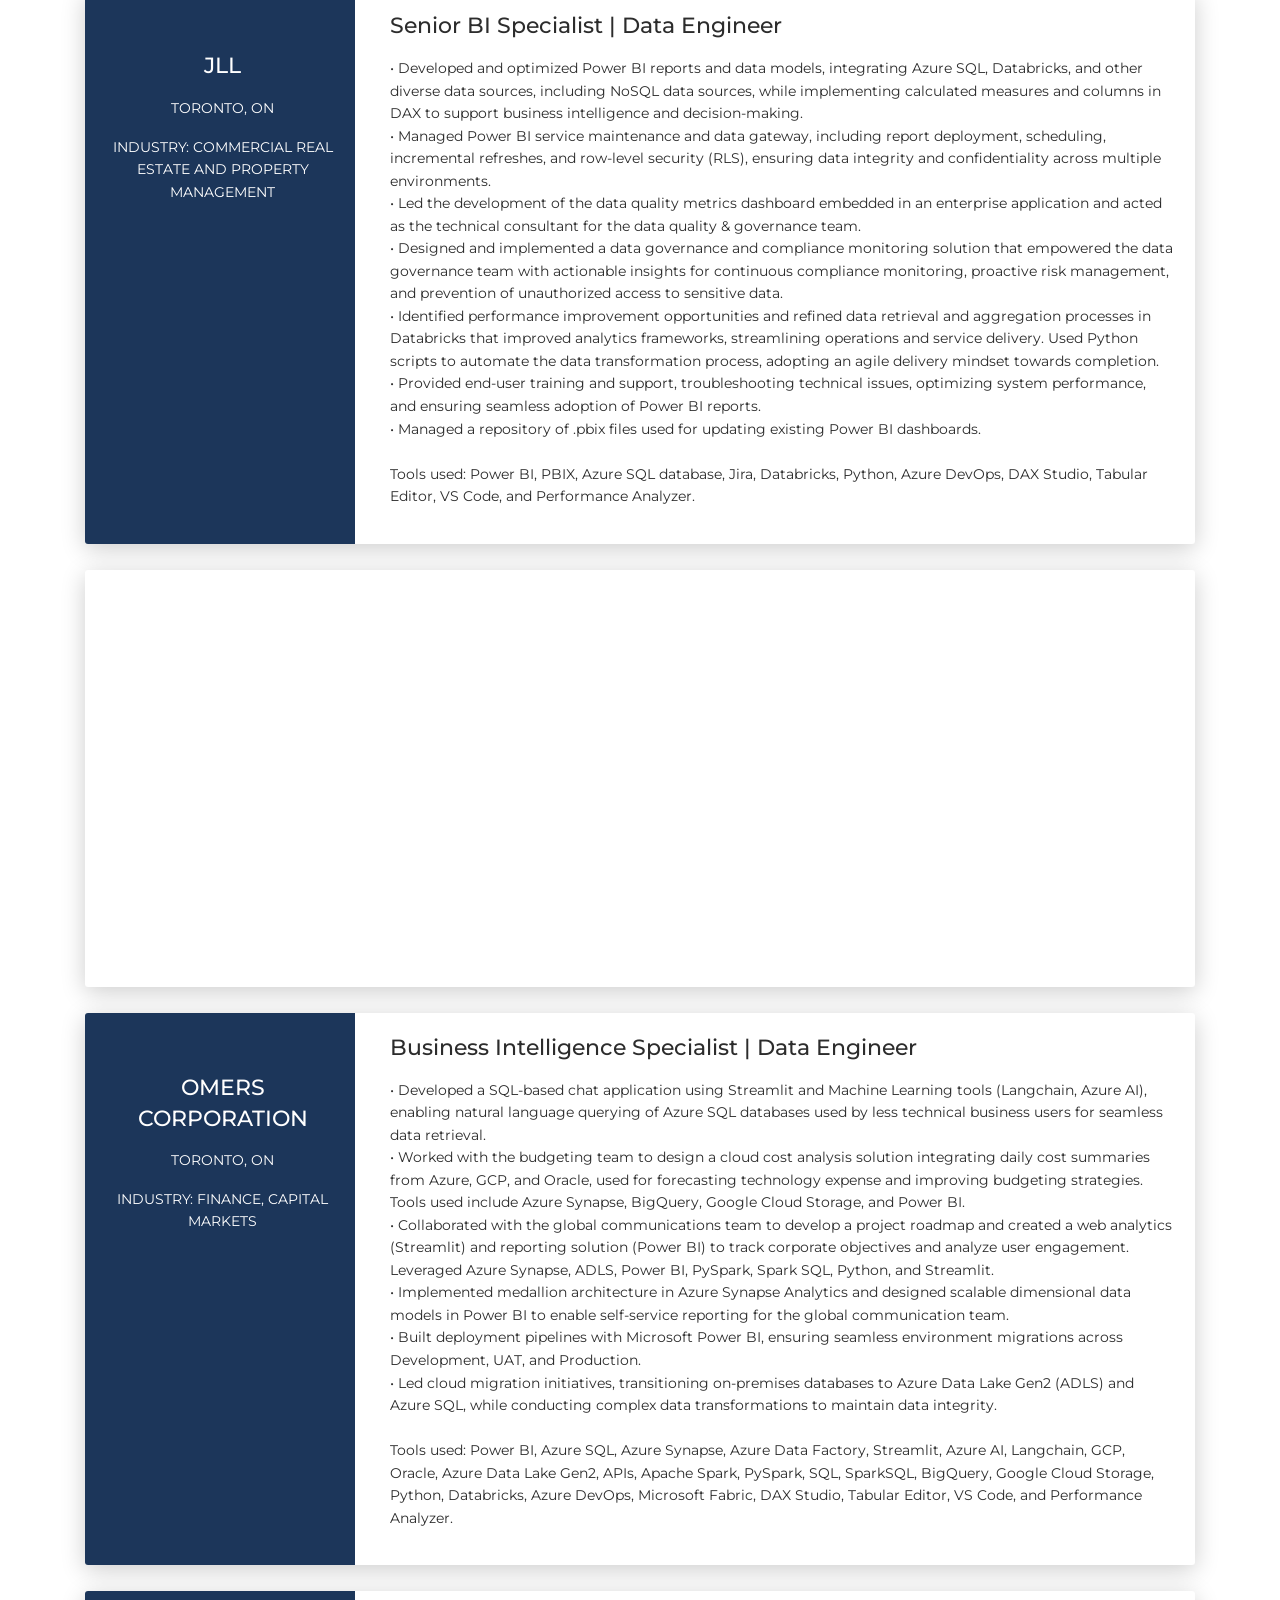
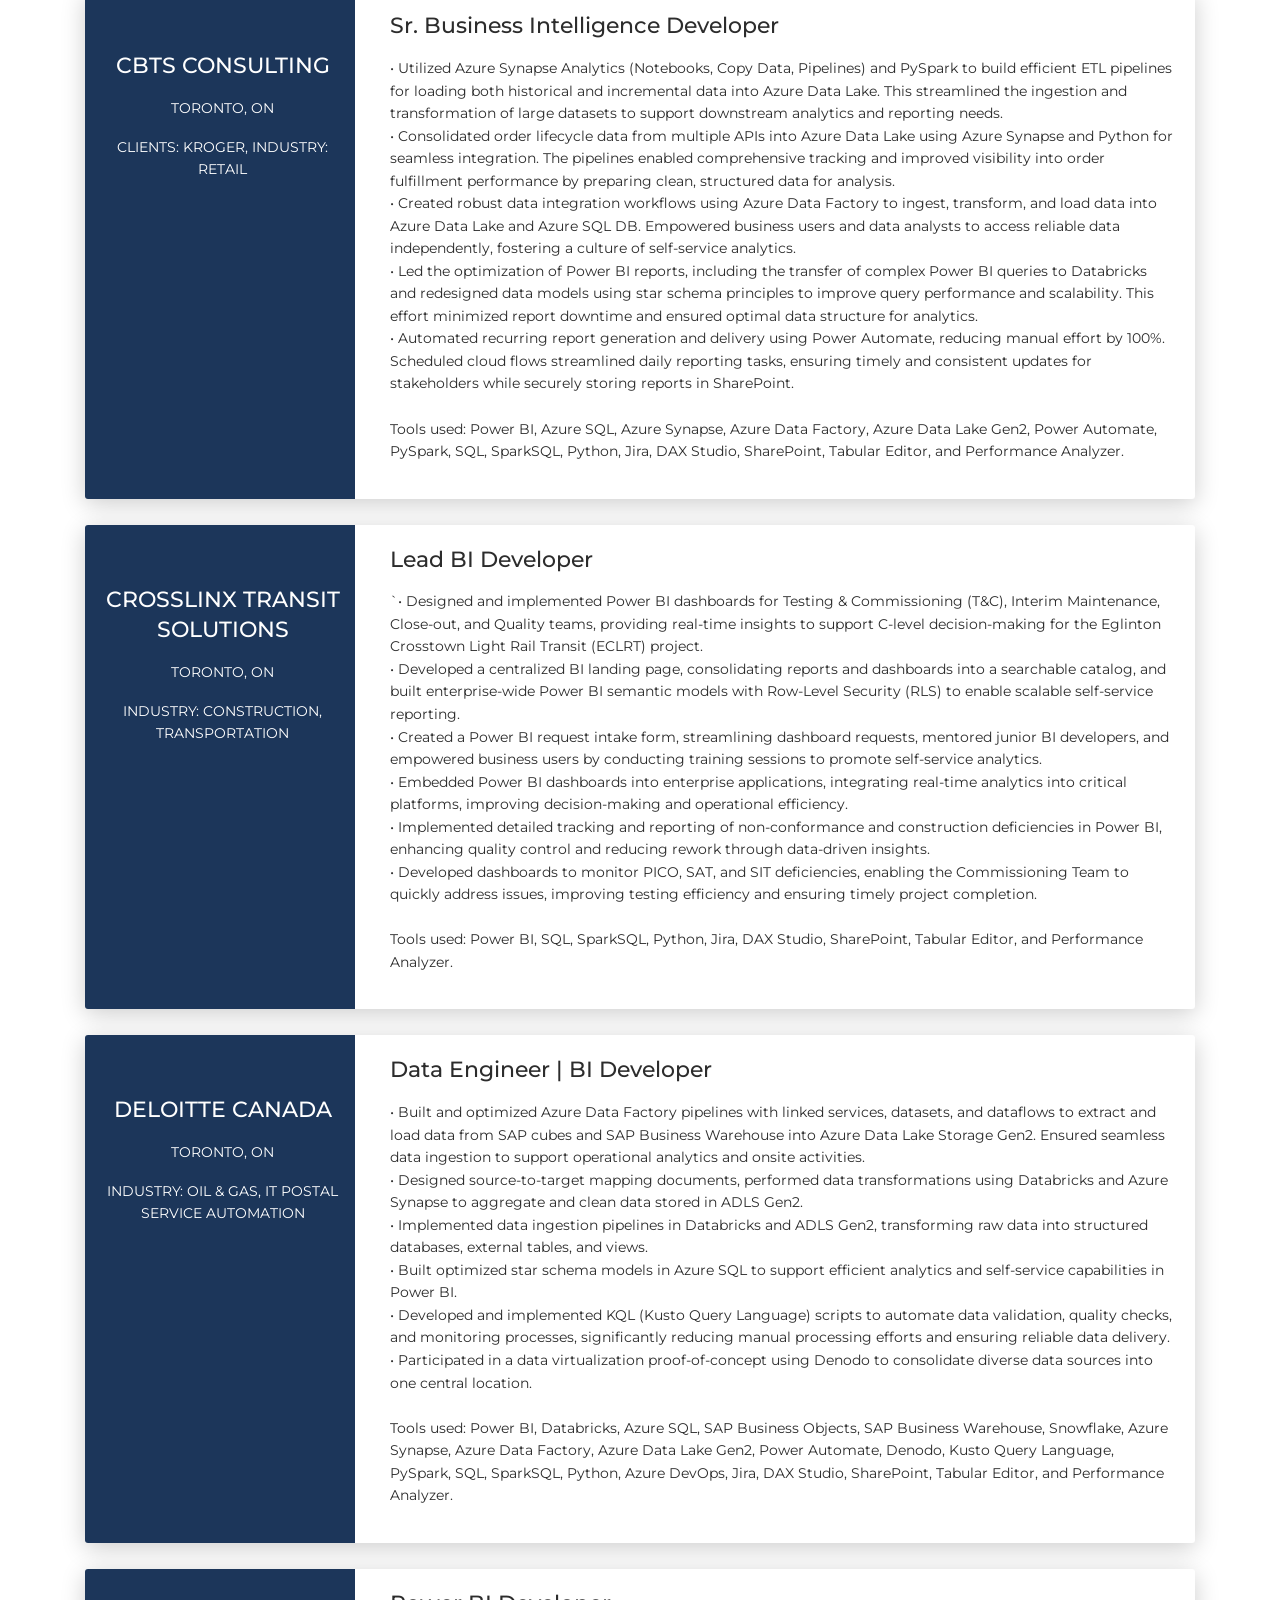
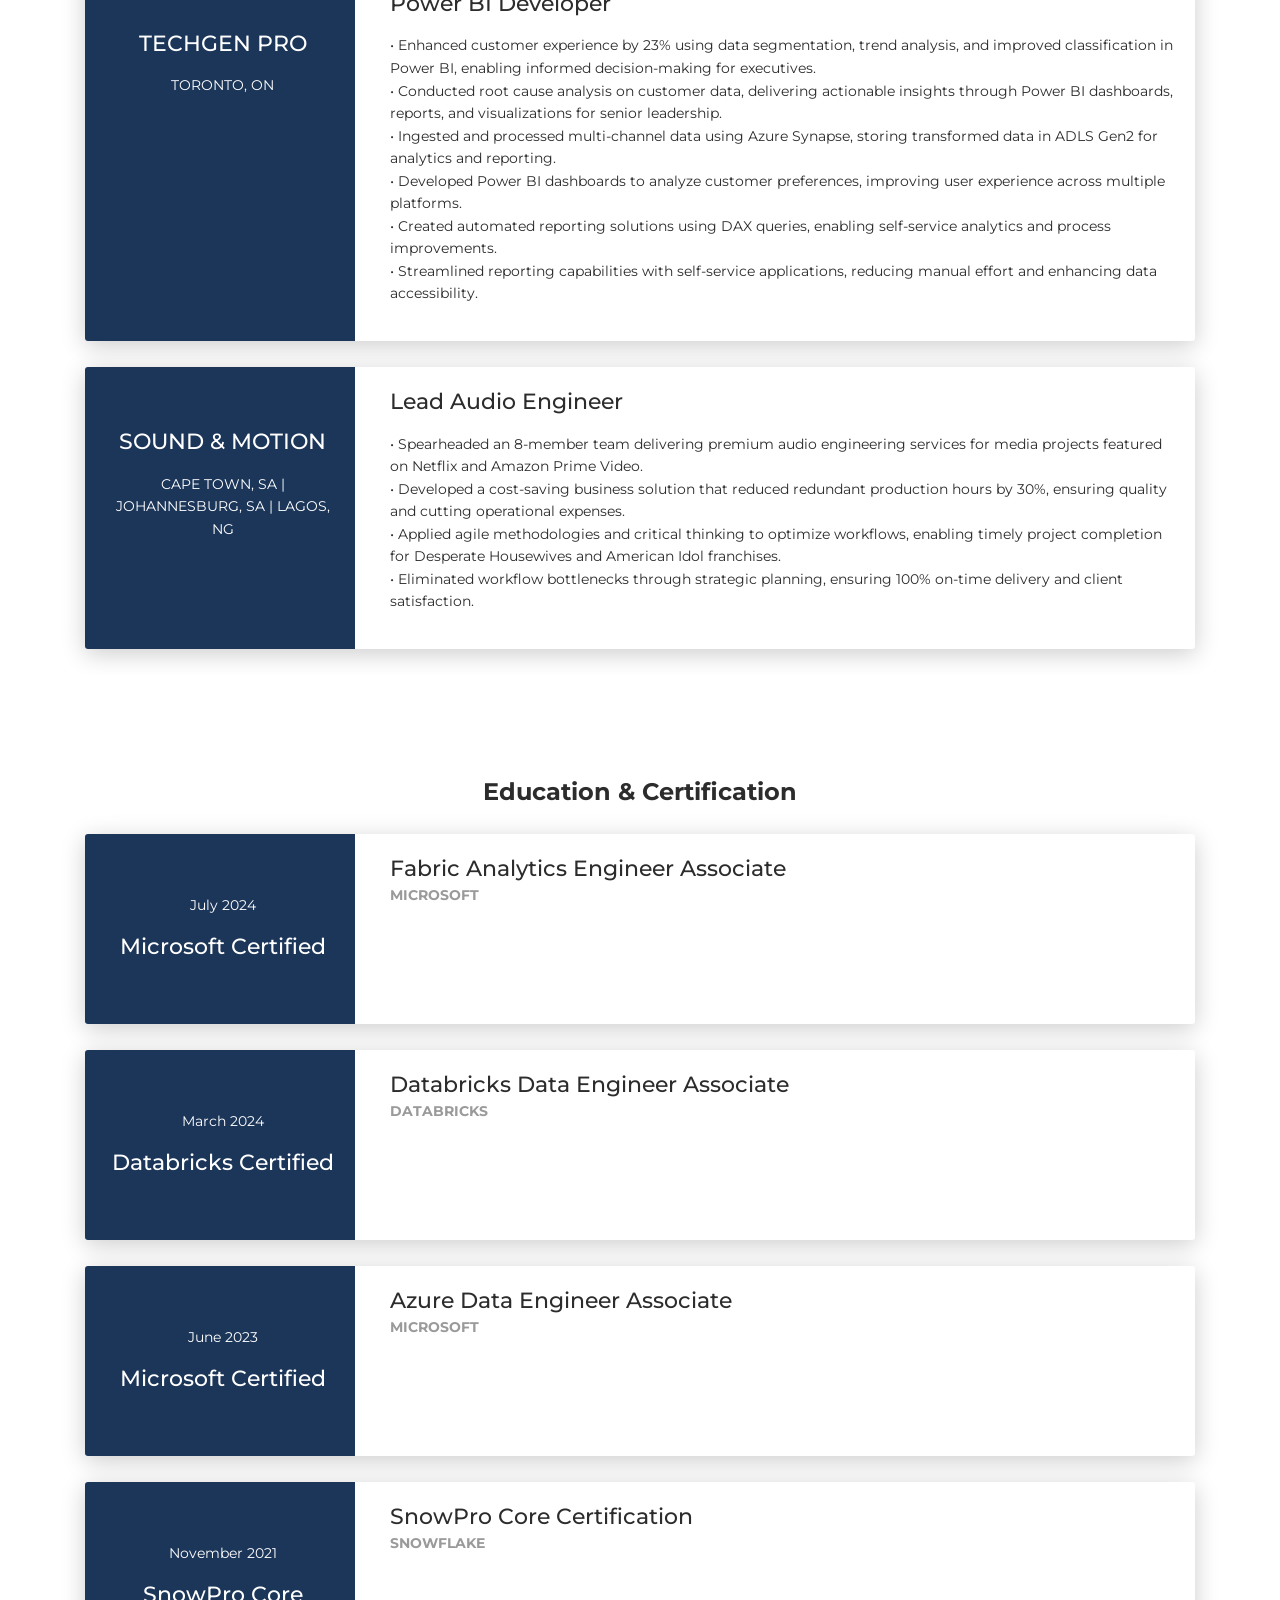
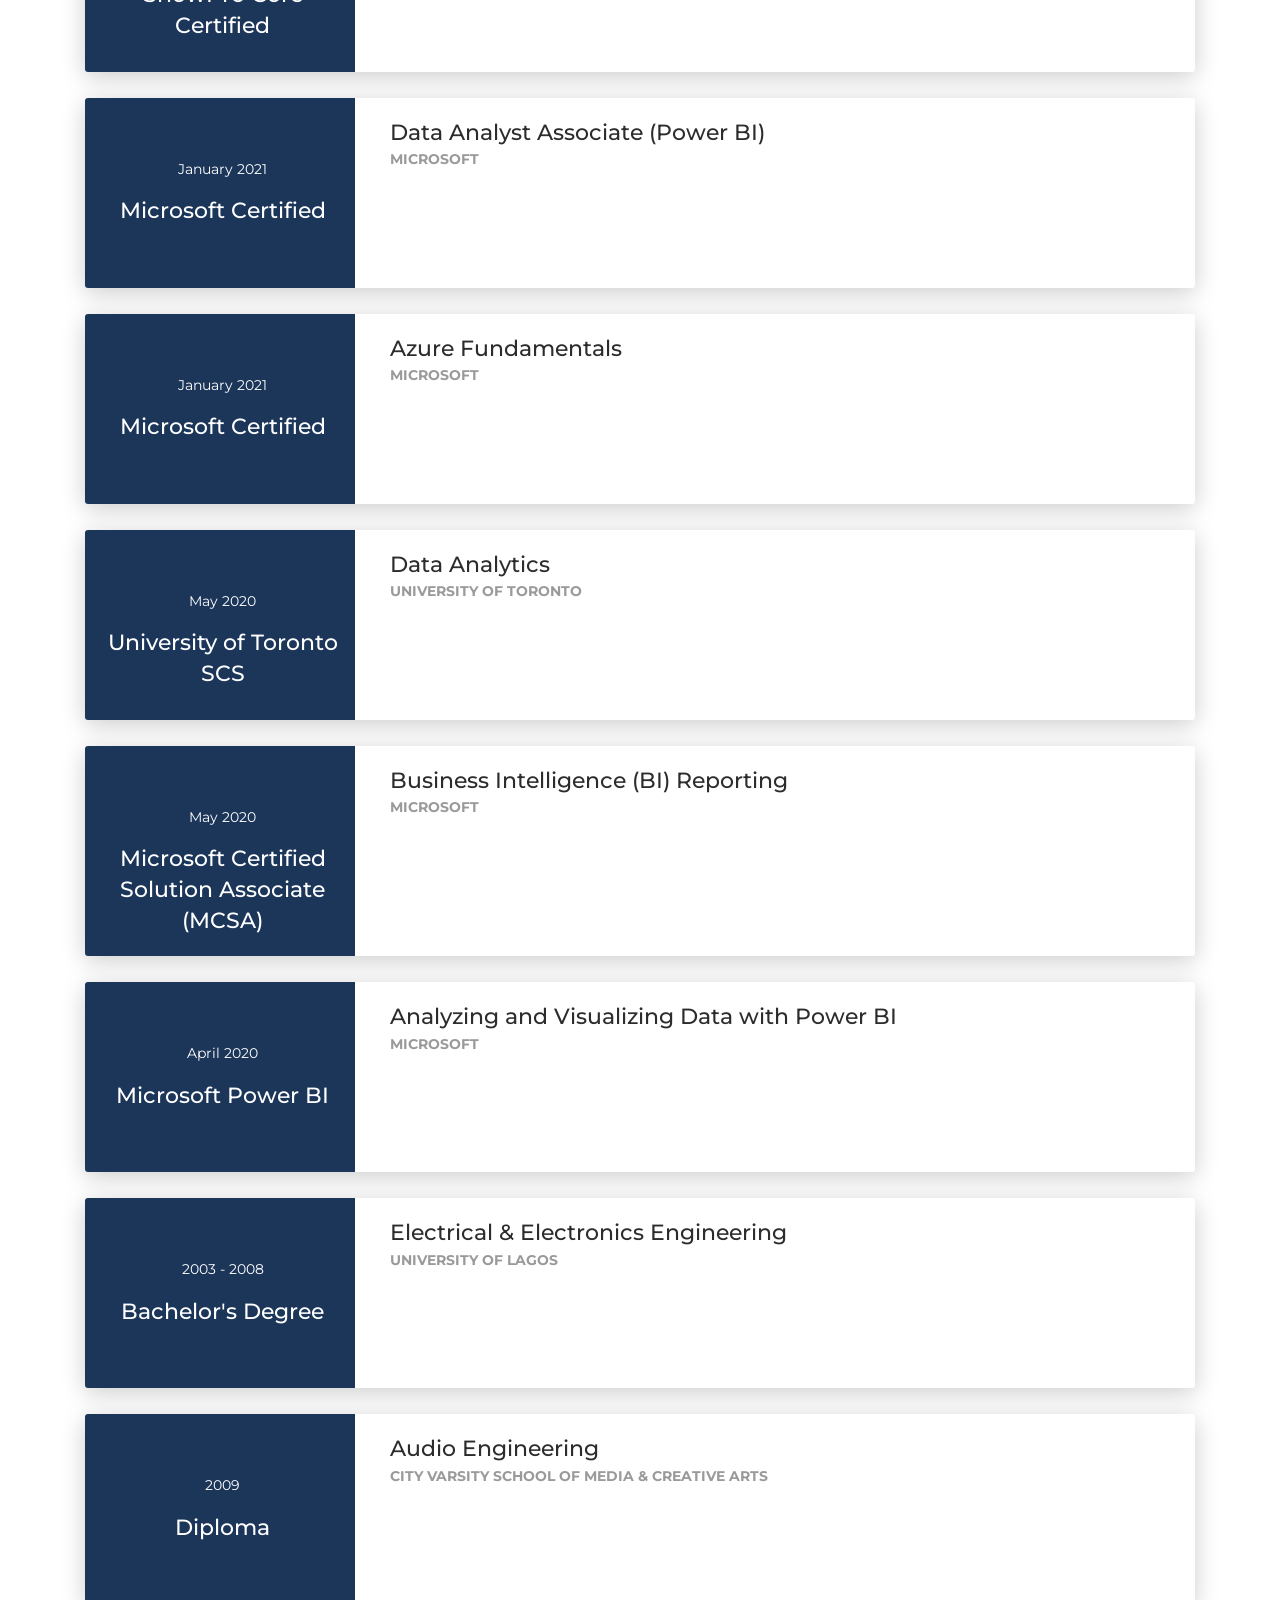
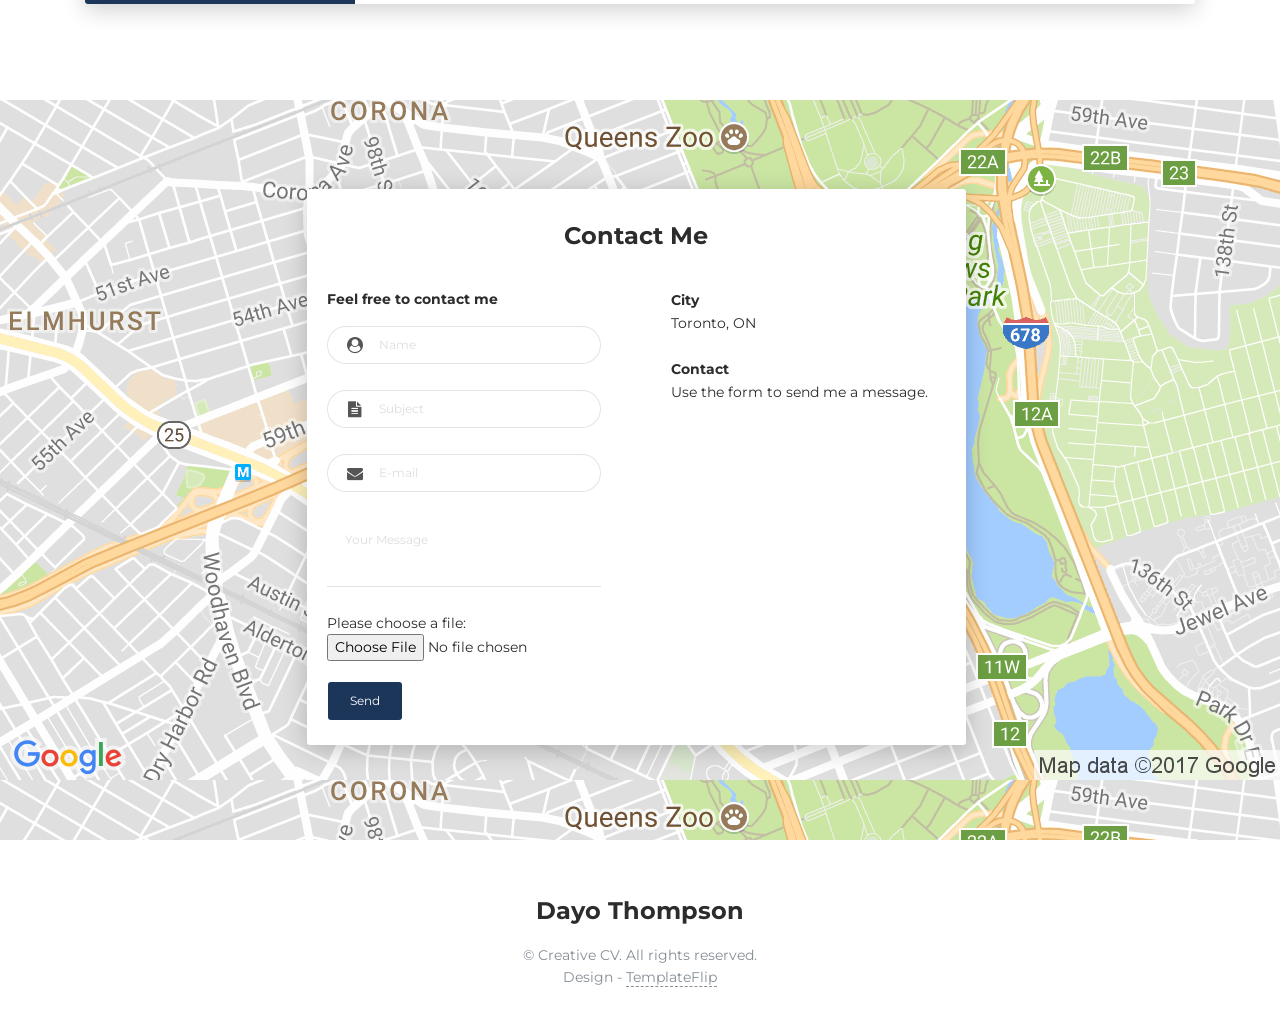
==== commit 03e3e3d1: "Remove personal email and phone from site" ====
--- a/index.html
+++ b/index.html
@@ -91,14 +91,6 @@
         <div class="col-lg-6 col-md-12">
           <div class="card-body">
             <div class="h4 mt-0 title">Basic Information</div>
-            <div class="row mt-3">
-              <div class="col-sm-4"><strong class="text-uppercase">Email:</strong></div>
-              <div class="col-sm-8">[removed]</div>
-            </div>
-<!--            <div class="row mt-3">-->
-<!--              <div class="col-sm-4"><strong class="text-uppercase">Phone:</strong></div>-->
-<!--              <div class="col-sm-8">[removed]</div>-->
-<!--            </div>-->
             <div class="row mt-3">
               <div class="col-sm-4"><strong class="text-uppercase">City:</strong></div>
               <div class="col-sm-8">Toronto, ON</div>
@@ -908,10 +900,8 @@
                   <div class="card-body">
                     <p class="mb-0"><strong>City </strong></p>
                     <p class="pb-2">Toronto, ON</p>
-                    <p class="mb-0"><strong>Phone</strong></p>
-                    <p class="pb-2">+1XXX-XXX-XXXX</p>
-                    <p class="mb-0"><strong>Email</strong></p>
-                    <p>[removed]</p>
+                    <p class="mb-0"><strong>Contact</strong></p>
+                    <p>Use the form to send me a message.</p>
                   </div>
                 </div>
               </div>
